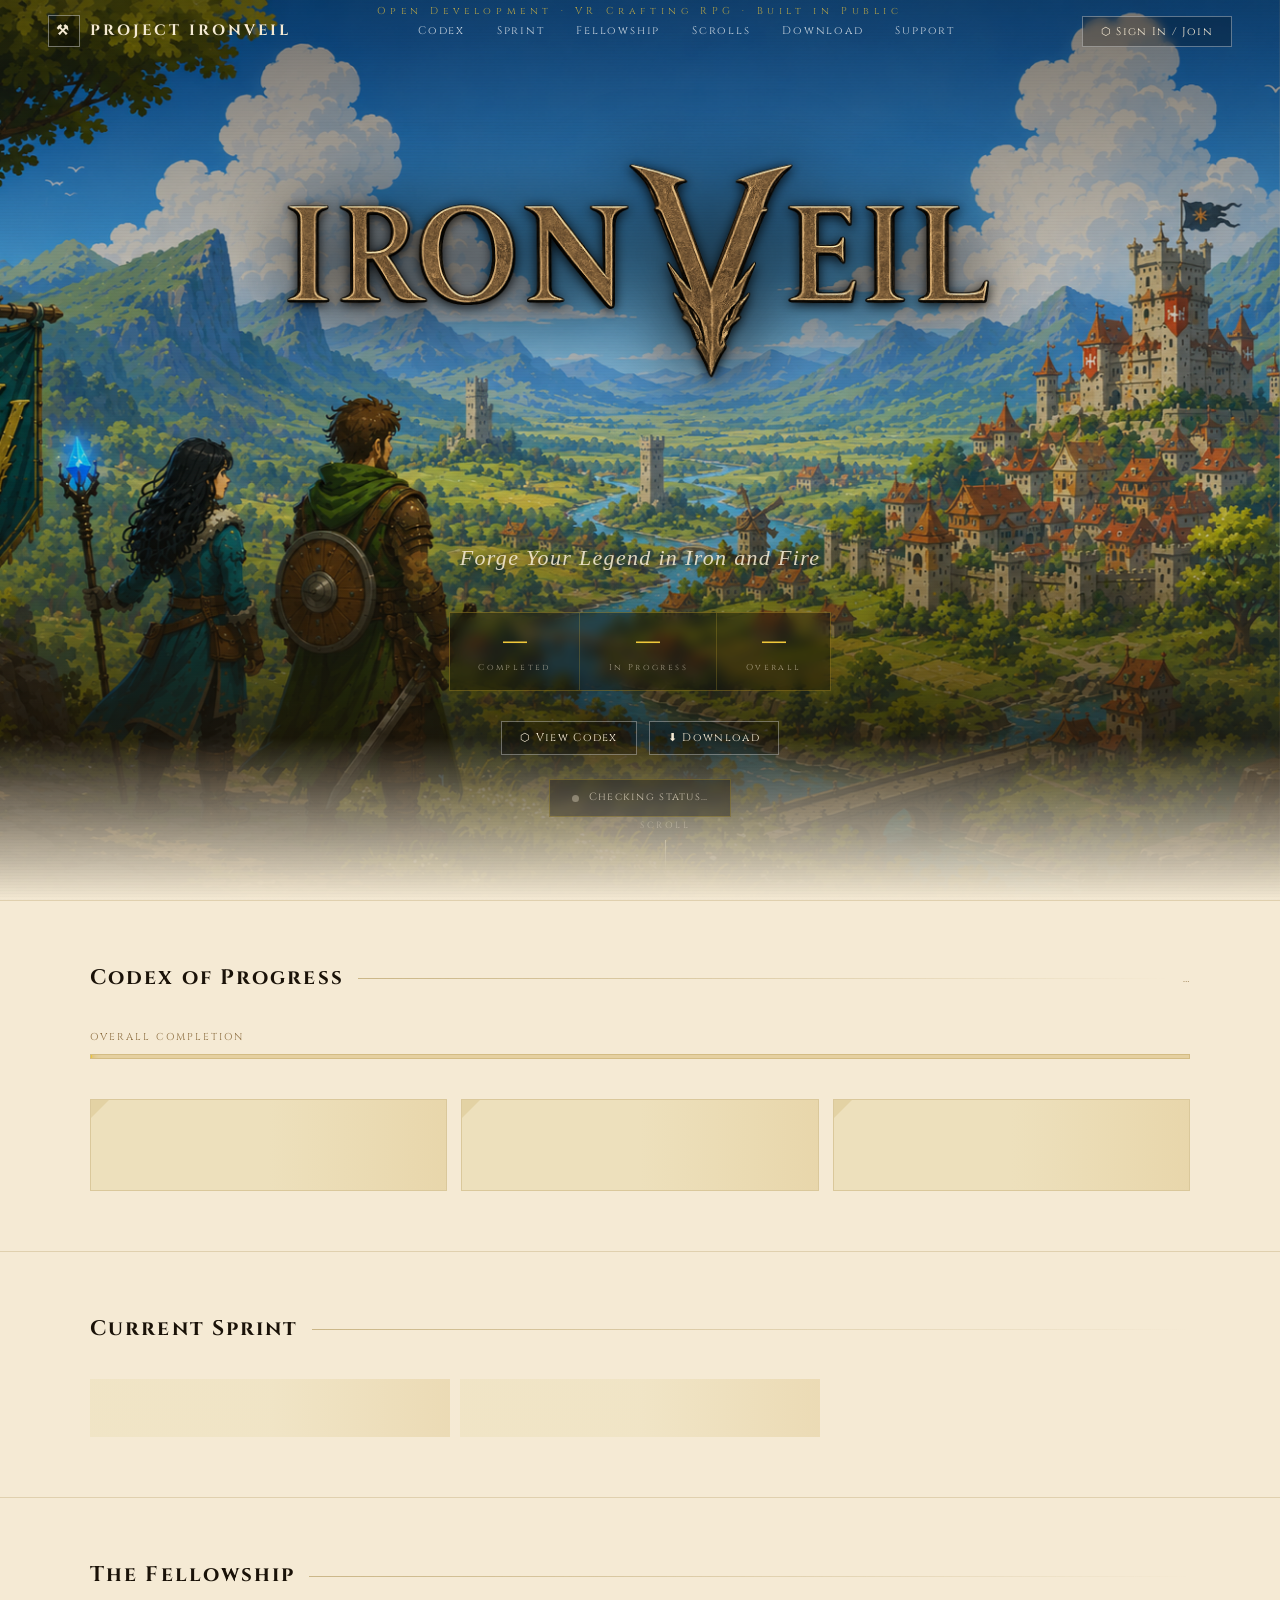
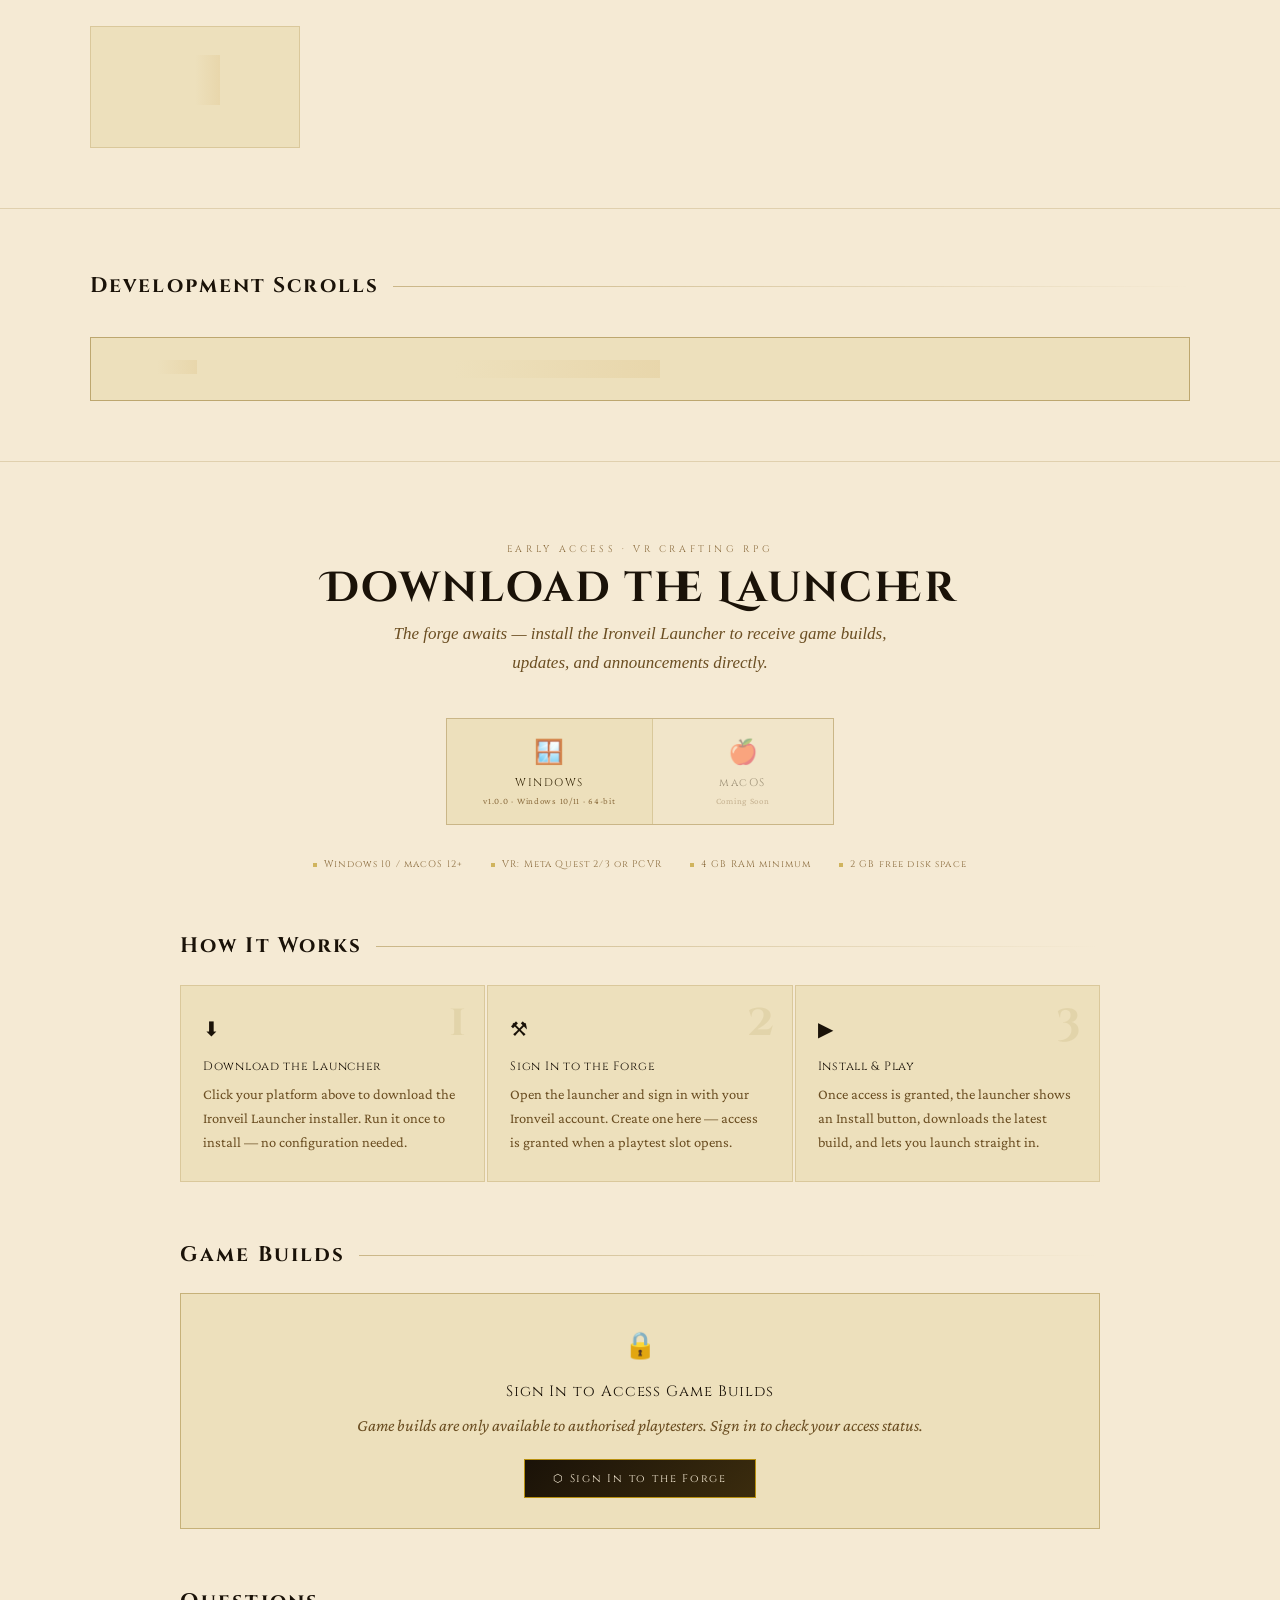
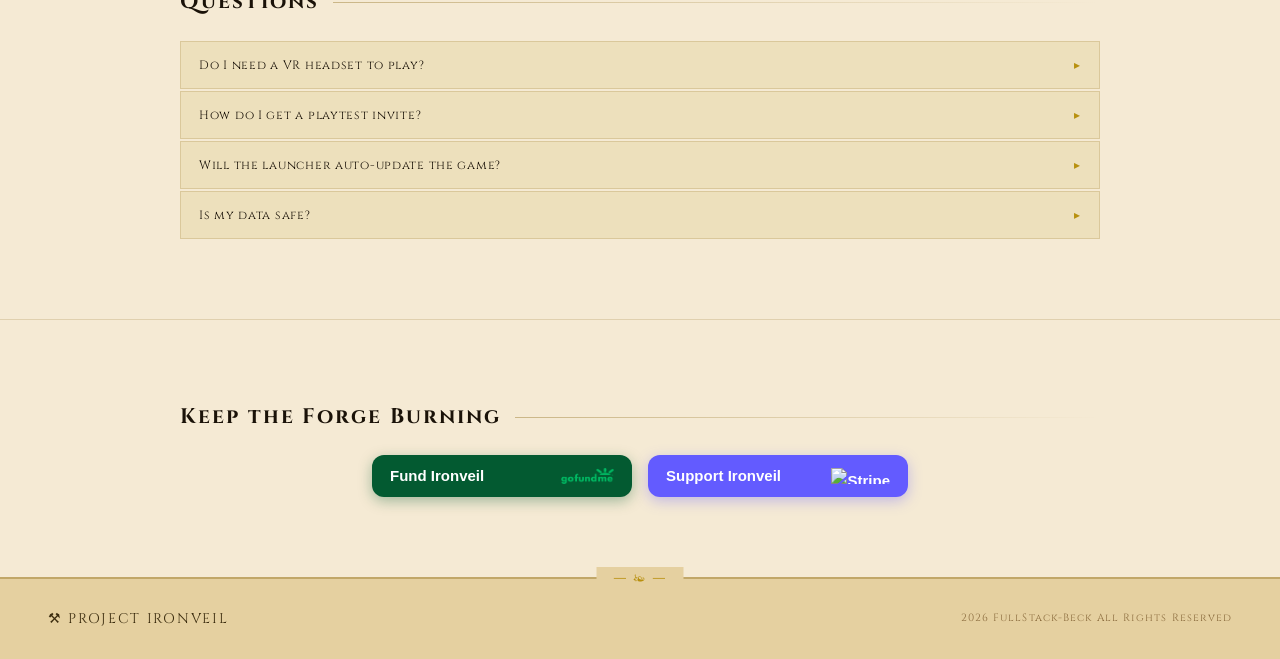
==== index.html @ 52c0e170 "title page" ====
<!DOCTYPE html>
<html lang="en">
<head>
<meta charset="UTF-8">
<meta name="viewport" content="width=device-width,initial-scale=1">
<title>Project Ironveil — Open Development VR RPG</title>
<script src="https://cdn.jsdelivr.net/npm/@supabase/supabase-js@2"></script>
<link href="https://fonts.googleapis.com/css2?family=Cinzel:wght@400;600;700;900&family=Cinzel+Decorative:wght@400;700&family=IM+Fell+English:ital@0;1&family=Crimson+Pro:ital,wght@0,300;0,400;0,600;1,400&display=swap" rel="stylesheet">
<style>
/* ── TOKENS ──────────────────────────────────────────────── */
:root {
  --parch:   #f5ead4;
  --parch2:  #ede0bc;
  --parch3:  #e5d0a0;
  --parch4:  #d8c088;
  --ink:     #1a1208;
  --ink2:    #3b2c0e;
  --ink3:    #6b4e22;
  --ink4:    #8c6d3f;
  --ink5:    #b8924a;
  --blood:   #7a1c1c;
  --teal:    #2d6b5a;
  --teal2:   #3a8a72;
  --teal3:   #4aaa8e;
  --gold:    #8b6910;
  --gold2:   #b8900f;
  --gold3:   #d4a820;
  --gold4:   #f0c83a;
  --border:  rgba(139,105,20,.2);
  --border2: rgba(139,105,20,.4);
  --border3: rgba(139,105,20,.65);
  --shadow:  rgba(26,18,8,.28);
  --shadow2: rgba(26,18,8,.55);
}

* { margin:0; padding:0; box-sizing:border-box; }
html { scroll-behavior:smooth; }

body {
  background: var(--parch);
  color: var(--ink);
  font-family: 'Crimson Pro', serif;
  font-size: 17px;
  line-height: 1.7;
  overflow-x: hidden;
}

/* parchment noise */
body::before {
  content:''; position:fixed; inset:0; pointer-events:none; z-index:0;
  background-image: url("data:image/svg+xml,%3Csvg xmlns='http://www.w3.org/2000/svg' width='300' height='300'%3E%3Cfilter id='n'%3E%3CfeTurbulence type='fractalNoise' baseFrequency='0.75' numOctaves='4' stitchTiles='stitch'/%3E%3CfeColorMatrix type='saturate' values='0'/%3E%3C/filter%3E%3Crect width='300' height='300' filter='url(%23n)' opacity='0.09'/%3E%3C/svg%3E");
  opacity:.55; mix-blend-mode:multiply;
}

/* ── HEADER ──────────────────────────────────────────────── */
header {
  position:fixed; top:0; left:0; right:0; z-index:400;
  height:62px; padding:0 48px;
  display:flex; align-items:center; justify-content:space-between;
  transition: background .4s, border-color .4s, box-shadow .4s;
}

header.scrolled {
  background: rgba(245,234,212,.96);
  border-bottom: 1px solid var(--border2);
  box-shadow: 0 2px 20px var(--shadow);
  backdrop-filter: blur(8px);
}

header::after {
  content:''; position:absolute; bottom:-4px; left:0; right:0; height:3px;
  background: repeating-linear-gradient(90deg, var(--gold2) 0, var(--gold2) 5px, transparent 5px, transparent 9px);
  opacity:0; transition:opacity .4s;
}
header.scrolled::after { opacity:.4; }

.logo {
  font-family:'Cinzel',serif; font-weight:700;
  font-size:15px; letter-spacing:.2em;
  color:var(--parch); text-decoration:none;
  display:flex; align-items:center; gap:10px;
  transition: color .4s;
}
header.scrolled .logo { color:var(--ink); }

.logo-mark {
  width:32px; height:32px;
  border:1.5px solid rgba(255,255,255,.4);
  background:rgba(0,0,0,.3);
  display:flex; align-items:center; justify-content:center;
  font-size:14px; transition: border-color .4s, background .4s;
}
header.scrolled .logo-mark { border-color:var(--border3); background:var(--parch3); }

nav { display:flex; gap:32px; }
nav a {
  font-family:'Cinzel',serif; font-size:11px; letter-spacing:.16em;
  color:rgba(255,255,255,.75); text-decoration:none; transition:color .3s;
}
header.scrolled nav a { color:var(--ink3); }
nav a:hover { color:var(--gold3) !important; }

.header-right { display:flex; gap:8px; align-items:center; }

/* ── BUTTONS ─────────────────────────────────────────────── */
.btn {
  font-family:'Cinzel',serif; font-size:11px; letter-spacing:.12em;
  cursor:pointer; transition:all .2s;
  border:1.5px solid var(--border2); padding:7px 18px;
  background:var(--parch2); color:var(--ink2);
  text-decoration:none; display:inline-flex; align-items:center; gap:6px;
}
.btn:hover { background:var(--parch3); border-color:var(--gold2); }
.btn.primary { background:var(--ink2); color:var(--parch); border-color:var(--ink2); }
.btn.primary:hover { background:var(--ink); }
.btn.ghost {
  background:rgba(0,0,0,.25); color:var(--parch);
  border-color:rgba(255,255,255,.35); backdrop-filter:blur(4px);
}
.btn.ghost:hover { background:rgba(0,0,0,.45); border-color:rgba(255,255,255,.6); }
header.scrolled .btn.ghost { background:var(--ink2); color:var(--parch); border-color:var(--ink2); }
header.scrolled .btn.ghost:hover { background:var(--ink); }

.user-chip {
  display:flex; align-items:center; gap:8px;
  font-family:'Cinzel',serif; font-size:11px;
  color:var(--parch); letter-spacing:.08em;
  padding:5px 12px; border:1px solid rgba(255,255,255,.35);
  background:rgba(0,0,0,.25); backdrop-filter:blur(4px);
  transition: all .4s;
}
header.scrolled .user-chip { color:var(--ink4); border-color:var(--border); background:var(--parch2); }

/* ══ CINEMATIC HERO ══════════════════════════════════════════ */
.hero-shell {
  position:relative; width:100%; height:100svh; min-height:640px;
  overflow:hidden; display:flex; flex-direction:column;
  align-items:center; justify-content:center;
}

/* the landscape art */
.hero-bg {
  position:absolute; inset:0;
  background: url('ironveilmiddlenotitle.png') center 30% / cover no-repeat;
  transform-origin: center center;
  will-change: transform;
}

/* dark vignette so text reads over art */
.hero-vignette {
  position:absolute; inset:0;
  background:
    linear-gradient(to bottom,
      rgba(10,7,3,.52) 0%,
      rgba(10,7,3,.18) 30%,
      rgba(10,7,3,.08) 55%,
      rgba(26,18,8,.72) 82%,
      var(--parch) 100%
    );
  z-index:1;
}

/* subtle scanline atmosphere */
.hero-vignette::after {
  content:''; position:absolute; inset:0;
  background:repeating-linear-gradient(
    0deg,
    rgba(0,0,0,.015) 0px,
    rgba(0,0,0,.015) 1px,
    transparent 1px,
    transparent 3px
  );
  pointer-events:none;
}

.hero-content {
  position:relative; z-index:2;
  display:flex; flex-direction:column;
  align-items:center;
  gap:0;
  padding-bottom: 80px;
}

/* the IRONVEIL title image */
.hero-logo-img {
  width: clamp(320px, 58vw, 820px);
  filter: drop-shadow(0 8px 40px rgba(0,0,0,.7)) drop-shadow(0 2px 6px rgba(0,0,0,.9));
  animation: heroFade 1.2s ease both;
  margin-bottom: 2px;
}

.hero-eyebrow {
  font-family:'Cinzel',serif; font-size:10px;
  letter-spacing:.46em; color:rgba(240,200,58,.7);
  margin-bottom: 22px;
  animation: heroFade 1.2s .15s ease both;
}

.hero-tagline {
  font-family:'IM Fell English',serif; font-style:italic;
  font-size:clamp(16px,2.4vw,22px);
  color:rgba(245,234,212,.88);
  letter-spacing:.06em;
  text-shadow: 0 2px 12px rgba(0,0,0,.7);
  margin-bottom: 36px;
  animation: heroFade 1.2s .25s ease both;
}

/* three stat pills */
.hero-stats {
  display:flex; gap:1px;
  border:1px solid rgba(240,200,58,.3);
  background:rgba(0,0,0,.35);
  backdrop-filter:blur(6px);
  margin-bottom: 30px;
  animation: heroFade 1.2s .35s ease both;
}

.hero-stat {
  padding:14px 28px; text-align:center;
  border-right:1px solid rgba(240,200,58,.2);
}
.hero-stat:last-child { border-right:none; }

.hs-val {
  font-family:'Cinzel',serif; font-size:30px; font-weight:700;
  color:var(--gold4); line-height:1; margin-bottom:4px;
}
.hs-key {
  font-family:'Cinzel',serif; font-size:8.5px;
  letter-spacing:.28em; color:rgba(245,234,212,.55);
}

.hero-cta {
  display:flex; gap:12px; align-items:center;
  animation: heroFade 1.2s .45s ease both;
}

/* playtest badge */
.pt-badge {
  display:inline-flex; align-items:center; gap:10px;
  padding:9px 22px;
  border:1px solid rgba(240,200,58,.25);
  background:rgba(0,0,0,.3); backdrop-filter:blur(4px);
  font-family:'Cinzel',serif; font-size:10.5px;
  letter-spacing:.12em; color:rgba(245,234,212,.7);
  animation: heroFade 1.2s .55s ease both;
  margin-top:24px;
}
.pt-pip {
  width:7px; height:7px; border-radius:50%;
  background:rgba(245,234,212,.35);
  animation:pipPulse 2.5s ease-in-out infinite;
}
.pt-pip.open { background:var(--teal3); }
.pt-pip.soon { background:var(--gold3); }

@keyframes pipPulse {
  0%,100% { opacity:1; transform:scale(1); }
  50%      { opacity:.4; transform:scale(.75); }
}

/* scroll cue */
.hero-scroll-cue {
  position:absolute; bottom:28px; left:50%; transform:translateX(-50%);
  z-index:2; font-family:'Cinzel',serif; font-size:9px;
  letter-spacing:.28em; color:rgba(245,234,212,.4);
  display:flex; flex-direction:column; align-items:center; gap:7px;
  animation: heroFade 1.6s .8s ease both;
}
.scroll-arrow {
  width:1px; height:32px;
  background:linear-gradient(to bottom, rgba(245,234,212,.4), transparent);
  animation: scrollPulse 2s ease-in-out infinite;
}
@keyframes scrollPulse {
  0%,100% { opacity:.4; transform:scaleY(1); }
  50%      { opacity:1; transform:scaleY(1.3); }
}

@keyframes heroFade {
  from { opacity:0; transform:translateY(22px); }
  to   { opacity:1; transform:none; }
}

/* ── ORNAMENTAL RULE ─────────────────────────────────────── */
.orn-rule {
  display:flex; align-items:center; gap:14px;
  margin: 0 auto 32px;
  max-width:480px;
}
.orn-rule::before, .orn-rule::after {
  content:''; flex:1; height:1px;
  background:linear-gradient(90deg,transparent,var(--border2),transparent);
}
.orn-glyph {
  font-family:'Cinzel',serif; font-size:12px;
  color:var(--gold2); letter-spacing:.22em; white-space:nowrap;
}

/* ── CONTENT SECTIONS ────────────────────────────────────── */
.section {
  max-width:1180px; margin:0 auto;
  padding:60px 40px; position:relative; z-index:1;
}
.divider { border-top:1px solid var(--border); }

.section-header {
  display:flex; align-items:center; gap:14px; margin-bottom:32px;
}
.section-title {
  font-family:'Cinzel',serif; font-size:21px; font-weight:700;
  color:var(--ink); letter-spacing:.1em; white-space:nowrap;
}
.section-rule { flex:1; height:1px; background:linear-gradient(90deg,var(--border2),transparent); }
.section-meta { font-family:'Cinzel',serif; font-size:11px; color:var(--ink4); letter-spacing:.1em; }

/* ── OVERALL PROGRESS ────────────────────────────────────── */
.progress-label {
  font-family:'Cinzel',serif; font-size:10px;
  letter-spacing:.2em; color:var(--ink4); margin-bottom:8px;
}
.progress-track {
  height:5px; background:var(--parch3);
  border:1px solid var(--border); overflow:hidden; margin-bottom:40px;
}
.progress-fill {
  height:100%; background:linear-gradient(90deg,var(--gold),var(--gold4));
  transition:width 1.4s cubic-bezier(.4,0,.2,1); position:relative;
}
.progress-fill::after {
  content:''; position:absolute; right:-1px; top:-3px;
  width:9px; height:9px; border-radius:50%;
  background:var(--gold4); box-shadow:0 0 8px var(--gold3);
}

/* ── GROUP GRID ──────────────────────────────────────────── */
.groups-grid {
  display:grid;
  grid-template-columns:repeat(auto-fill,minmax(290px,1fr));
  gap:14px;
}

.group-card {
  background:var(--parch2); border:1.5px solid var(--border);
  cursor:pointer; transition:border-color .2s, box-shadow .2s, transform .2s;
  position:relative; overflow:hidden;
}
.group-card:hover {
  border-color:var(--border2); transform:translateY(-2px);
  box-shadow:0 8px 32px var(--shadow);
}
.group-card::after {
  content:''; position:absolute; top:0; left:0;
  border-top:18px solid var(--parch4); border-right:18px solid transparent; opacity:.45;
}

.gc-head {
  padding:16px 18px 12px; display:flex;
  align-items:flex-start; gap:11px; border-bottom:1px solid var(--border);
}
.gc-icon { font-size:20px; line-height:1; flex-shrink:0; margin-top:2px; }
.gc-name {
  font-family:'Cinzel',serif; font-size:14px; font-weight:600;
  color:var(--ink); letter-spacing:.04em; margin-bottom:3px;
}
.gc-phase { font-size:12.5px; color:var(--ink4); font-style:italic; }
.gc-badge {
  margin-left:auto; font-family:'Cinzel',serif; font-size:9px;
  letter-spacing:.1em; padding:2px 7px; border:1px solid; white-space:nowrap; align-self:flex-start;
}
.gc-badge.complete { border-color:var(--teal2); color:var(--teal2); }
.gc-badge.active   { border-color:var(--gold2); color:var(--gold2); }

.gc-mini-bar {
  display:flex; align-items:center; gap:8px;
  padding:8px 18px; background:var(--parch3); border-bottom:1px solid var(--border);
}
.gc-mini-track { flex:1; height:3px; background:rgba(139,105,20,.15); }
.gc-mini-fill  { height:100%; background:linear-gradient(90deg,var(--gold),var(--gold3)); transition:width .7s ease; }
.gc-mini-pct   { font-family:'Cinzel',serif; font-size:10px; color:var(--ink4); letter-spacing:.1em; white-space:nowrap; }

.gc-tasks { padding:10px 18px; }
.task-preview-row {
  display:flex; align-items:center; gap:9px;
  padding:5px 0; border-bottom:1px dotted rgba(139,105,20,.1);
  font-size:14.5px; color:var(--ink2);
}
.task-preview-row:last-child { border-bottom:none; }
.task-preview-row.t-done    { color:var(--teal); }
.task-preview-row.t-wip     { color:var(--gold2); }
.task-preview-row.t-planned { color:var(--ink4); }
.t-rune { font-size:10.5px; width:13px; flex-shrink:0; text-align:center; }
.t-assignee {
  margin-left:auto; font-family:'Cinzel',serif; font-size:10px;
  color:var(--ink4); letter-spacing:.04em;
  overflow:hidden; text-overflow:ellipsis; white-space:nowrap; max-width:80px;
}
.gc-expand {
  width:100%; padding:9px 18px; background:none;
  border:none; border-top:1px solid var(--border);
  font-family:'Cinzel',serif; font-size:10px; letter-spacing:.14em;
  color:var(--ink4); cursor:pointer; transition:background .2s,color .2s; text-align:center;
}
.gc-expand:hover { background:var(--parch3); color:var(--gold2); }

/* ── SPRINT ──────────────────────────────────────────────── */
.sprint-grid {
  display:grid; grid-template-columns:repeat(auto-fill,minmax(300px,1fr)); gap:10px;
}
.sprint-card {
  background:var(--parch2); border:1.5px solid var(--border);
  padding:14px 18px; display:flex;
  justify-content:space-between; align-items:center;
  position:relative; transition:border-color .2s;
}
.sprint-card:hover { border-color:var(--border2); }
.sprint-card::before {
  content:''; position:absolute; left:0; top:18%; bottom:18%;
  width:2px; background:var(--gold2);
}
.sprint-task { font-family:'Cinzel',serif; font-size:13px; color:var(--ink); letter-spacing:.04em; margin-bottom:2px; }
.sprint-group { font-size:13px; color:var(--ink4); font-style:italic; }
.sprint-who {
  font-family:'Cinzel',serif; font-size:10px;
  color:var(--ink4); border:1px solid var(--border);
  padding:3px 9px; letter-spacing:.06em; white-space:nowrap;
}

/* ── TEAM ────────────────────────────────────────────────── */
.team-grid {
  display:grid; grid-template-columns:repeat(auto-fill,minmax(190px,1fr)); gap:12px;
}
.member-card {
  background:var(--parch2); border:1.5px solid var(--border);
  padding:28px; text-align:center;
  transition:all .2s; position:relative; overflow:hidden;
}
.member-card:hover { border-color:var(--border2); box-shadow:0 6px 24px var(--shadow); transform:translateY(-2px); }
.member-card::after {
  content:''; position:absolute; bottom:0; left:0; right:0; height:2px;
  background:linear-gradient(90deg,transparent,var(--gold2),transparent);
  opacity:0; transition:opacity .3s;
}
.member-card:hover::after { opacity:1; }
.member-initial {
  width:50px; height:50px; border:2px solid var(--border2); background:var(--parch3);
  display:flex; align-items:center; justify-content:center;
  font-family:'Cinzel',serif; font-size:18px; color:var(--ink2);
  margin:0 auto 14px;
}
.member-name  { font-family:'Cinzel',serif; font-size:14px; font-weight:600; color:var(--ink); letter-spacing:.05em; margin-bottom:3px; }
.member-title { font-size:13px; color:var(--ink4); font-style:italic; }

/* ── UPDATES ─────────────────────────────────────────────── */
.updates-stack {
  display:flex; flex-direction:column;
  gap:1px; background:var(--border); border:1.5px solid var(--border2);
}
.update-entry {
  background:var(--parch2); padding:22px 26px;
  display:grid; grid-template-columns:110px 1fr; gap:22px;
  transition:background .2s;
}
.update-entry:hover { background:var(--parch3); }
.update-date {
  font-family:'Cinzel',serif; font-size:10.5px;
  letter-spacing:.1em; color:var(--ink4); padding-top:3px;
  border-right:1px solid var(--border); padding-right:18px;
}
.update-title { font-family:'Cinzel',serif; font-size:16px; color:var(--ink); letter-spacing:.04em; margin-bottom:5px; }
.update-body  { color:var(--ink3); font-size:15.5px; line-height:1.65; }
.update-tag   {
  display:inline-block; margin-top:9px; padding:2px 10px;
  border:1px solid var(--border); font-family:'Cinzel',serif;
  font-size:9.5px; letter-spacing:.16em; color:var(--ink4);
}

/* ── EMPTY / LOADING ─────────────────────────────────────── */
.empty-scroll {
  padding:36px; text-align:center; font-style:italic;
  color:var(--ink4); border:1px dashed var(--border);
}
.skel {
  background:linear-gradient(90deg,var(--parch2) 25%,var(--parch3) 50%,var(--parch2) 75%);
  background-size:200% 100%; animation:shim 1.4s infinite; opacity:.6;
}
@keyframes shim { from{background-position:200% 0} to{background-position:-200% 0} }

/* ── DOWNLOAD SECTION ────────────────────────────────────── */
#download { padding:80px 40px; max-width:1000px; margin:0 auto; }

.dl-hero-eyebrow { font-family:'Cinzel',serif; font-size:9.5px; letter-spacing:.38em; color:var(--ink4); margin-bottom:10px; text-transform:uppercase; text-align:center; }
.dl-hero-title   { font-family:'Cinzel Decorative',serif; font-size:clamp(26px,4vw,42px); font-weight:700; color:var(--ink); letter-spacing:.04em; line-height:1; margin-bottom:10px; text-align:center; }
.dl-hero-sub     { font-family:'IM Fell English',serif; font-style:italic; font-size:17px; color:var(--ink3); margin-bottom:40px; text-align:center; max-width:540px; margin-left:auto; margin-right:auto; }

.os-strip { display:inline-flex; gap:0; border:1.5px solid var(--border2); margin-bottom:32px; position:relative; }
.os-btn {
  display:flex; flex-direction:column; align-items:center; gap:6px;
  padding:18px 36px; background:var(--parch2); border:none;
  border-right:1px solid var(--border); cursor:pointer; transition:all .2s;
  font-family:'Cinzel',serif; position:relative; overflow:hidden; min-width:180px;
}
.os-btn:last-child { border-right:none; }
.os-btn::before { content:''; position:absolute; inset:0; background:linear-gradient(135deg,var(--gold) 0%,var(--gold2) 100%); opacity:0; transition:opacity .25s; }
.os-btn:hover::before { opacity:1; }
.os-btn:hover .os-label, .os-btn:hover .os-icon, .os-btn:hover .os-ver { color:var(--parch); }
.os-btn.recommended { background:linear-gradient(135deg,var(--ink) 0%,var(--ink2) 100%); }
.os-btn.recommended .os-label, .os-btn.recommended .os-icon, .os-btn.recommended .os-ver { color:var(--parch); }
.os-btn.recommended::after { content:'RECOMMENDED'; position:absolute; top:0; right:0; font-family:'Cinzel',serif; font-size:7.5px; letter-spacing:.14em; background:var(--gold2); color:var(--ink); padding:3px 8px; }
.os-icon  { font-size:24px; position:relative; z-index:1; color:var(--ink3); transition:color .2s; }
.os-label { font-size:11px; letter-spacing:.14em; color:var(--ink2); position:relative; z-index:1; transition:color .2s; }
.os-ver   { font-size:9px; letter-spacing:.08em; color:var(--ink4); font-family:'Crimson Pro',serif; position:relative; z-index:1; transition:color .2s; }

.reqs-strip { display:flex; justify-content:center; gap:28px; flex-wrap:wrap; margin-bottom:56px; }
.req-item { font-family:'Cinzel',serif; font-size:9.5px; letter-spacing:.12em; color:var(--ink4); display:flex; align-items:center; gap:7px; }
.req-item::before { content:''; width:4px; height:4px; background:var(--gold2); opacity:.6; display:inline-block; }

.dl-steps { display:grid; grid-template-columns:repeat(auto-fit,minmax(260px,1fr)); gap:2px; margin-bottom:56px; }
.dl-step-card { background:var(--parch2); border:1px solid var(--border); padding:26px 22px; position:relative; }
.dl-step-num  { font-family:'Cinzel Decorative',serif; font-size:44px; font-weight:700; color:rgba(139,105,20,.1); line-height:1; position:absolute; top:14px; right:18px; }
.dl-step-icon  { font-size:20px; margin-bottom:10px; display:block; }
.dl-step-title { font-family:'Cinzel',serif; font-size:12px; letter-spacing:.06em; color:var(--ink); margin-bottom:7px; }
.dl-step-body  { font-size:14.5px; color:var(--ink3); line-height:1.65; }
.dl-center { display:flex; flex-direction:column; align-items:center; }

.release-card { background:var(--parch2); border:1px solid var(--border2); overflow:hidden; margin-bottom:56px; width:100%; }
.release-head { background:linear-gradient(to right,var(--ink2),var(--ink)); padding:14px 22px; display:flex; align-items:center; justify-content:space-between; }
.release-title { font-family:'Cinzel',serif; font-size:11px; letter-spacing:.14em; color:var(--gold3); }
.release-badge { font-family:'Cinzel',serif; font-size:9px; letter-spacing:.14em; padding:3px 10px; border:1px solid var(--gold2); color:var(--gold3); }
.release-body  { padding:18px 22px; }
.release-row   { display:grid; grid-template-columns:1fr 110px 110px 130px; gap:14px; align-items:center; padding:11px 0; border-bottom:1px solid var(--border); font-size:14px; }
.release-row:last-child { border-bottom:none; }
.release-row.header { font-family:'Cinzel',serif; font-size:9px; letter-spacing:.14em; color:var(--ink4); padding-bottom:8px; }
.release-name { color:var(--ink2); font-weight:600; }
.release-ver  { color:var(--ink4); font-family:'Cinzel',serif; font-size:10px; }
.release-date { color:var(--ink4); font-size:13px; }
.btn-dl { display:inline-flex; align-items:center; gap:6px; padding:6px 14px; background:var(--ink2); border:1px solid var(--border2); color:var(--parch); font-family:'Cinzel',serif; font-size:10px; letter-spacing:.1em; cursor:pointer; transition:all .2s; text-decoration:none; white-space:nowrap; }
.btn-dl:hover { background:var(--ink); border-color:var(--gold2); }

.dl-auth-wall { background:var(--parch2); border:1.5px solid var(--border2); padding:30px; text-align:center; margin-bottom:56px; }
.dl-auth-wall .lock { font-size:26px; margin-bottom:10px; display:block; }
.dl-auth-wall-title { font-family:'Cinzel',serif; font-size:15px; letter-spacing:.06em; color:var(--ink); margin-bottom:8px; }
.dl-auth-wall p { font-style:italic; color:var(--ink3); margin-bottom:18px; }
.btn-dl-primary { display:inline-flex; align-items:center; gap:8px; padding:11px 28px; background:linear-gradient(135deg,var(--ink) 0%,var(--ink2) 100%); border:1.5px solid var(--gold2); color:var(--parch); font-family:'Cinzel',serif; font-size:11px; letter-spacing:.16em; cursor:pointer; transition:all .2s; text-decoration:none; }
.btn-dl-primary:hover { border-color:var(--gold4); box-shadow:0 4px 20px rgba(139,105,20,.3); }

.dl-faq-list { display:flex; flex-direction:column; gap:2px; }
.dl-faq-item { background:var(--parch2); border:1px solid var(--border); overflow:hidden; }
.dl-faq-q { width:100%; padding:15px 18px; background:none; border:none; font-family:'Cinzel',serif; font-size:12px; letter-spacing:.06em; color:var(--ink); text-align:left; cursor:pointer; display:flex; align-items:center; justify-content:space-between; transition:background .15s; }
.dl-faq-q:hover { background:var(--parch3); }
.dl-faq-arrow { color:var(--gold2); transition:transform .2s; }
.dl-faq-item.open .dl-faq-arrow { transform:rotate(90deg); }
.dl-faq-a { display:none; padding:0 18px 14px; color:var(--ink3); font-size:15px; line-height:1.7; border-top:1px solid var(--border); }
.dl-faq-item.open .dl-faq-a { display:block; }

/* ── SUPPORT ─────────────────────────────────────────────── */
#support { padding:80px 40px; max-width:1000px; margin:0 auto; }
.support-box { display:flex; flex-direction:row; align-items:center; justify-content:center; gap:16px; flex-wrap:wrap; }

.gofundme-support-button {
  display:inline-flex; align-items:center; justify-content:space-between; gap:18px;
  background:#035a31; color:white; text-decoration:none;
  font-family:Inter,sans-serif; font-weight:600; font-size:15px;
  padding:8px 18px; border-radius:12px; min-width:260px;
  box-shadow:0 4px 14px rgba(3,90,49,.35);
  transition:transform .18s ease,box-shadow .18s ease;
}
.gofundme-support-button:hover { transform:translateY(-1px); box-shadow:0 6px 20px rgba(3,90,49,.45); }
.gofundme-badge img { height:16px; width:auto; display:block; }

.stripe-support-button {
  display:inline-flex; align-items:center; justify-content:space-between; gap:18px;
  background:#635bff; color:white; text-decoration:none;
  font-family:Inter,sans-serif; font-weight:600; font-size:15px;
  padding:8px 18px; border-radius:12px; min-width:260px;
  box-shadow:0 4px 14px rgba(99,91,255,.35);
  transition:transform .18s ease,box-shadow .18s ease,background .18s ease;
}
.stripe-support-button:hover { background:#5851e6; transform:translateY(-1px); box-shadow:0 6px 20px rgba(99,91,255,.45); }
.stripe-badge img { height:16px; width:auto; display:block; }

/* ── GROUP MODAL ─────────────────────────────────────────── */
.overlay { position:fixed; inset:0; z-index:500; background:rgba(26,18,8,.65); display:none; align-items:center; justify-content:center; padding:20px; backdrop-filter:blur(3px); }
.overlay.open { display:flex; }
.modal-scroll { background:var(--parch2); border:2px solid var(--border2); max-width:660px; width:100%; max-height:88vh; overflow-y:auto; box-shadow:0 24px 64px var(--shadow2); animation:unroll .28s cubic-bezier(.34,1.56,.64,1); }
@keyframes unroll { from{opacity:0;transform:scaleY(.88) translateY(-20px)} to{opacity:1;transform:none} }
.modal-bar { background:var(--parch3); border-bottom:1.5px solid var(--border2); padding:16px 22px; display:flex; align-items:center; gap:12px; position:sticky; top:0; z-index:10; }
.modal-close { background:none; border:1px solid var(--border); width:28px; height:28px; display:flex; align-items:center; justify-content:center; cursor:pointer; font-size:14px; color:var(--ink3); margin-left:auto; transition:background .15s; }
.modal-close:hover { background:var(--parch4); }
.modal-body { padding:22px 24px; }
.modal-progress-wrap { margin-bottom:18px; }
.modal-mini-track { height:4px; background:var(--parch3); border:1px solid var(--border); overflow:hidden; }
.modal-mini-fill  { height:100%; background:linear-gradient(90deg,var(--gold),var(--gold3)); transition:width .8s ease; }
.modal-pct-row { display:flex; justify-content:space-between; font-family:'Cinzel',serif; font-size:10px; color:var(--ink4); letter-spacing:.1em; margin-top:5px; }
.modal-desc { font-style:italic; color:var(--ink3); font-size:15.5px; padding-bottom:16px; margin-bottom:16px; border-bottom:1px solid var(--border); }
.modal-task { display:flex; align-items:center; gap:11px; padding:11px 14px; background:var(--parch); border:1px solid var(--border); margin-bottom:2px; transition:background .15s; position:relative; }
.modal-task:hover { background:var(--parch3); }
.modal-task.t-done    { border-left:3px solid var(--teal2); }
.modal-task.t-wip     { border-left:3px solid var(--gold2); }
.modal-task.t-planned { border-left:3px solid transparent; }
.modal-task-name { flex:1; font-size:15.5px; color:var(--ink2); }
.modal-task.t-done .modal-task-name { color:var(--teal); text-decoration:line-through; text-decoration-color:rgba(45,107,90,.4); }
.modal-task.t-wip  .modal-task-name { color:var(--gold2); }
.modal-task-state { font-family:'Cinzel',serif; font-size:9.5px; letter-spacing:.12em; padding:2px 8px; border:1px solid; }
.modal-task.t-done    .modal-task-state { border-color:var(--teal); color:var(--teal); }
.modal-task.t-wip     .modal-task-state { border-color:var(--gold2); color:var(--gold2); }
.modal-task.t-planned .modal-task-state { border-color:var(--border2); color:var(--ink4); }
.modal-task-who { font-family:'Cinzel',serif; font-size:10px; color:var(--ink4); letter-spacing:.05em; max-width:90px; overflow:hidden; text-overflow:ellipsis; white-space:nowrap; }
.subtask-toggle { background:none; border:none; cursor:pointer; font-family:'Cinzel',serif; font-size:9.5px; color:var(--ink4); letter-spacing:.1em; padding:2px 6px; transition:color .15s; }
.subtask-toggle:hover { color:var(--gold2); }
.subtask-list { padding:8px 14px 10px 40px; background:var(--parch3); border-left:1px solid var(--border); margin-bottom:2px; display:none; }
.subtask-list.open { display:block; }
.subtask-item { display:flex; align-items:center; gap:8px; padding:4px 0; font-size:14px; color:var(--ink3); border-bottom:1px dotted rgba(139,105,20,.1); }
.subtask-item:last-child { border-bottom:none; }
.subtask-item.done { color:var(--teal); text-decoration:line-through; text-decoration-color:rgba(45,107,90,.35); }
.subtask-check { font-size:11px; color:var(--teal); }
.subtask-open  { font-size:11px; color:var(--ink4); }

/* ── AUTH MODAL ──────────────────────────────────────────── */
.auth-overlay { position:fixed; inset:0; z-index:600; background:rgba(26,18,8,.75); display:none; align-items:center; justify-content:center; padding:20px; backdrop-filter:blur(4px); }
.auth-overlay.open { display:flex; }
.auth-box { background:var(--parch2); border:2px solid var(--border2); width:100%; max-width:420px; box-shadow:0 24px 64px var(--shadow2); animation:unroll .28s cubic-bezier(.34,1.56,.64,1); }
.auth-head { background:var(--parch3); border-bottom:1.5px solid var(--border2); padding:24px 28px 18px; text-align:center; }
.auth-title { font-family:'Cinzel Decorative',serif; font-size:18px; color:var(--ink); letter-spacing:.08em; margin-bottom:3px; }
.auth-sub   { font-style:italic; font-size:13.5px; color:var(--ink4); }
.auth-body  { padding:22px 26px; }
.auth-tabs  { display:flex; gap:0; margin-bottom:22px; border:1px solid var(--border); }
.auth-tab   { flex:1; padding:8px; text-align:center; font-family:'Cinzel',serif; font-size:10.5px; letter-spacing:.12em; color:var(--ink4); cursor:pointer; border:none; background:none; transition:all .2s; }
.auth-tab.active { background:var(--parch3); color:var(--ink); border-bottom:2px solid var(--gold2); }
.field { margin-bottom:14px; }
.field label { display:block; font-family:'Cinzel',serif; font-size:10px; letter-spacing:.16em; color:var(--ink4); margin-bottom:5px; }
.field input { width:100%; background:var(--parch); border:1.5px solid var(--border); color:var(--ink); padding:9px 13px; font-family:'Crimson Pro',serif; font-size:16px; outline:none; transition:border-color .2s; }
.field input:focus { border-color:var(--gold2); }
.auth-btn { width:100%; padding:12px; background:var(--ink2); color:var(--parch); border:none; font-family:'Cinzel',serif; font-size:11.5px; letter-spacing:.12em; cursor:pointer; transition:background .2s; margin-bottom:10px; }
.auth-btn:hover { background:var(--ink); }
.auth-msg { font-family:'Cinzel',serif; font-size:11px; color:var(--blood); text-align:center; min-height:18px; letter-spacing:.06em; }

/* ── FOOTER ──────────────────────────────────────────────── */
footer {
  border-top:2px solid var(--border2); padding:28px 48px;
  background:var(--parch3); display:flex;
  justify-content:space-between; align-items:center;
  position:relative; z-index:1;
}
footer::before {
  content:'⸻ ❧ ⸻'; position:absolute; top:-12px; left:50%;
  transform:translateX(-50%); background:var(--parch3);
  padding:0 16px; font-size:13px; color:var(--gold2); letter-spacing:.2em;
}
.footer-logo  { font-family:'Cinzel',serif; font-size:14px; letter-spacing:.12em; color:var(--ink2); }
.footer-right { font-family:'Cinzel',serif; font-size:10.5px; letter-spacing:.1em; color:var(--ink4); }

.hidden { display:none !important; }

/* ── RESPONSIVE ──────────────────────────────────────────── */
@media(max-width:860px) {
  header { padding:0 16px; }
  nav    { display:none; }
  .section { padding:36px 18px; }
  .groups-grid { grid-template-columns:1fr; }
  .update-entry { grid-template-columns:1fr; gap:6px; }
  .update-date  { border-right:none; padding-right:0; border-bottom:1px solid var(--border); padding-bottom:6px; }
  footer { flex-direction:column; gap:8px; text-align:center; padding:22px 18px; }
  .hero-stats { flex-direction:column; gap:0; }
  .hero-stat { border-right:none; border-bottom:1px solid rgba(240,200,58,.2); }
  .hero-stat:last-child { border-bottom:none; }
}

@media(prefers-reduced-motion:reduce) {
  .hero-bg, .hero-logo-img, .hero-tagline, .hero-eyebrow,
  .hero-stats, .hero-cta, .pt-badge, .hero-scroll-cue { animation:none; }
}
</style>
</head>
<body>

<!-- ── HEADER ─────────────────────────────────────────────── -->
<header id="site-header">
  <a class="logo" href="index.html">
    <div class="logo-mark">⚒</div>
    PROJECT IRONVEIL
  </a>
  <nav>
    <a href="#roadmap">Codex</a>
    <a href="#sprint">Sprint</a>
    <a href="#team">Fellowship</a>
    <a href="#updates">Scrolls</a>
    <a href="#download">Download</a>
    <a href="#support">Support</a>
  </nav>
  <div class="header-right" id="header-right">
    <button class="btn ghost" onclick="openAuth()">⬡ Sign In / Join</button>
  </div>
</header>

<!-- ══ CINEMATIC HERO ══════════════════════════════════════ -->
<div class="hero-shell" id="hero-shell">
  <div class="hero-bg" id="hero-bg"></div>
  <div class="hero-vignette"></div>

  <div class="hero-content">
    <div class="hero-eyebrow">Open Development · VR Crafting RPG · Built in Public</div>

    <!-- title logo image -->
    <img
      class="hero-logo-img"
      src="ironveiltitle.png"
      alt="Ironveil"
    >

    <p class="hero-tagline">Forge Your Legend in Iron and Fire</p>

    <div class="hero-stats">
      <div class="hero-stat">
        <div class="hs-val" id="stat-done">—</div>
        <div class="hs-key">Completed</div>
      </div>
      <div class="hero-stat">
        <div class="hs-val" id="stat-wip">—</div>
        <div class="hs-key">In Progress</div>
      </div>
      <div class="hero-stat">
        <div class="hs-val" id="stat-pct">—</div>
        <div class="hs-key">Overall</div>
      </div>
    </div>

    <div class="hero-cta">
      <a href="#roadmap" class="btn ghost">⬡ View Codex</a>
      <a href="#download" class="btn ghost">⬇ Download</a>
    </div>

    <div class="pt-badge">
      <div class="pt-pip" id="pt-pip"></div>
      <span id="pt-text">Checking status…</span>
    </div>
  </div>

  <div class="hero-scroll-cue">
    <span>SCROLL</span>
    <div class="scroll-arrow"></div>
  </div>
</div>

<!-- ── ROADMAP ─────────────────────────────────────────────── -->
<div class="divider"></div>
<div class="section" id="roadmap">
  <div class="section-header">
    <h2 class="section-title">Codex of Progress</h2>
    <div class="section-rule"></div>
    <span class="section-meta" id="codex-meta">…</span>
  </div>
  <div class="progress-label">OVERALL COMPLETION</div>
  <div class="progress-track">
    <div class="progress-fill" id="overall-fill" style="width:0%"></div>
  </div>
  <div class="groups-grid" id="groups-grid">
    <div class="group-card"><div class="skel" style="height:90px"></div></div>
    <div class="group-card"><div class="skel" style="height:90px"></div></div>
    <div class="group-card"><div class="skel" style="height:90px"></div></div>
  </div>
</div>

<!-- ── SPRINT ──────────────────────────────────────────────── -->
<div class="divider"></div>
<div class="section" id="sprint">
  <div class="section-header">
    <h2 class="section-title">Current Sprint</h2>
    <div class="section-rule"></div>
  </div>
  <div class="sprint-grid" id="sprint-grid">
    <div class="skel" style="height:58px"></div>
    <div class="skel" style="height:58px"></div>
  </div>
</div>

<!-- ── TEAM ────────────────────────────────────────────────── -->
<div class="divider"></div>
<div class="section" id="team">
  <div class="section-header">
    <h2 class="section-title">The Fellowship</h2>
    <div class="section-rule"></div>
  </div>
  <div class="team-grid" id="team-grid">
    <div class="member-card"><div class="skel" style="width:50px;height:50px;margin:0 auto 14px"></div><div class="skel" style="width:70%;margin:auto"></div></div>
  </div>
</div>

<!-- ── UPDATES ──────────────────────────────────────────────── -->
<div class="divider"></div>
<div class="section" id="updates">
  <div class="section-header">
    <h2 class="section-title">Development Scrolls</h2>
    <div class="section-rule"></div>
  </div>
  <div class="updates-stack" id="updates-list">
    <div class="update-entry"><div class="skel" style="height:14px;width:80px"></div><div><div class="skel" style="height:18px;width:45%"></div></div></div>
  </div>
</div>

<!-- ── DOWNLOAD ─────────────────────────────────────────────── -->
<div class="divider"></div>
<section id="download">
  <div class="dl-center">
    <div class="dl-hero-eyebrow">Early Access · VR Crafting RPG</div>
    <h2 class="dl-hero-title">Download the Launcher</h2>
    <p class="dl-hero-sub">The forge awaits — install the Ironveil Launcher to receive game builds, updates, and announcements directly.</p>

    <div class="os-strip" id="dl-os-strip">
      <button class="os-btn" id="dl-btn-win" onclick="downloadLauncher('windows')">
        <span class="os-icon">🪟</span>
        <span class="os-label">WINDOWS</span>
        <span class="os-ver" id="dl-win-ver">v1.0.0 · Windows 10/11 · 64-bit</span>
      </button>
      <button class="os-btn" id="dl-btn-mac" disabled style="opacity:.45;cursor:not-allowed">
        <span class="os-icon">🍎</span>
        <span class="os-label">macOS</span>
        <span class="os-ver">Coming Soon</span>
      </button>
    </div>

    <div class="reqs-strip">
      <div class="req-item">Windows 10 / macOS 12+</div>
      <div class="req-item">VR: Meta Quest 2/3 or PCVR</div>
      <div class="req-item">4 GB RAM minimum</div>
      <div class="req-item">2 GB free disk space</div>
    </div>
  </div>

  <div class="section-header" style="margin-bottom:20px">
    <h2 class="section-title">How It Works</h2>
    <div class="section-rule"></div>
  </div>
  <div class="dl-steps">
    <div class="dl-step-card"><span class="dl-step-num">1</span><span class="dl-step-icon">⬇</span><div class="dl-step-title">Download the Launcher</div><p class="dl-step-body">Click your platform above to download the Ironveil Launcher installer. Run it once to install — no configuration needed.</p></div>
    <div class="dl-step-card"><span class="dl-step-num">2</span><span class="dl-step-icon">⚒</span><div class="dl-step-title">Sign In to the Forge</div><p class="dl-step-body">Open the launcher and sign in with your Ironveil account. Create one here — access is granted when a playtest slot opens.</p></div>
    <div class="dl-step-card"><span class="dl-step-num">3</span><span class="dl-step-icon">▶</span><div class="dl-step-title">Install & Play</div><p class="dl-step-body">Once access is granted, the launcher shows an Install button, downloads the latest build, and lets you launch straight in.</p></div>
  </div>

  <div id="dl-game-section" class="hidden">
    <div class="section-header" style="margin-bottom:20px"><h2 class="section-title">Game Builds</h2><div class="section-rule"></div></div>
    <div class="release-card">
      <div class="release-head"><span class="release-title">AVAILABLE BUILDS</span><span class="release-badge" id="dl-build-count">Loading…</span></div>
      <div class="release-body">
        <div class="release-row header"><div>Build</div><div>Version</div><div>Released</div><div>Download</div></div>
        <div id="dl-builds-list"></div>
      </div>
    </div>
  </div>

  <div id="dl-auth-wall">
    <div class="section-header" style="margin-bottom:20px"><h2 class="section-title">Game Builds</h2><div class="section-rule"></div></div>
    <div class="dl-auth-wall">
      <span class="lock">🔒</span>
      <div class="dl-auth-wall-title">Sign In to Access Game Builds</div>
      <p>Game builds are only available to authorised playtesters. Sign in to check your access status.</p>
      <button class="btn-dl-primary" onclick="openAuth()">⬡ Sign In to the Forge</button>
    </div>
  </div>

  <div id="dl-no-access-wall" class="hidden">
    <div class="section-header" style="margin-bottom:20px"><h2 class="section-title">Game Builds</h2><div class="section-rule"></div></div>
    <div class="dl-auth-wall">
      <span class="lock">⏳</span>
      <div class="dl-auth-wall-title">Access Pending</div>
      <p>Your account is registered, but playtest access hasn't been granted yet. A developer will open the gates when a slot becomes available.</p>
    </div>
  </div>

  <div class="section-header" style="margin-bottom:20px;margin-top:48px"><h2 class="section-title">Questions</h2><div class="section-rule"></div></div>
  <div class="dl-faq-list">
    <div class="dl-faq-item"><button class="dl-faq-q" onclick="toggleDlFaq(this)">Do I need a VR headset to play? <span class="dl-faq-arrow">▸</span></button><div class="dl-faq-a">During the current alpha, a VR headset is required. Meta Quest 2 and Meta Quest 3 are officially supported, along with PCVR via Steam Link.</div></div>
    <div class="dl-faq-item"><button class="dl-faq-q" onclick="toggleDlFaq(this)">How do I get a playtest invite? <span class="dl-faq-arrow">▸</span></button><div class="dl-faq-a">Create an account and a developer will review it and grant access manually. Spots open in waves — watch the Development Scrolls for announcements.</div></div>
    <div class="dl-faq-item"><button class="dl-faq-q" onclick="toggleDlFaq(this)">Will the launcher auto-update the game? <span class="dl-faq-arrow">▸</span></button><div class="dl-faq-a">Yes. When a new build is released, the launcher shows an Update button and downloads it automatically.</div></div>
    <div class="dl-faq-item"><button class="dl-faq-q" onclick="toggleDlFaq(this)">Is my data safe? <span class="dl-faq-arrow">▸</span></button><div class="dl-faq-a">Accounts are secured through Supabase Auth. The launcher stores a session token locally — your password is never saved.</div></div>
  </div>
</section>

<!-- ── SUPPORT ──────────────────────────────────────────────── -->
<div class="divider"></div>
<section id="support">
  <div class="section-header" style="margin-bottom:20px">
    <h2 class="section-title">Keep the Forge Burning</h2>
    <div class="section-rule"></div>
  </div>
  <div class="support-box">
    <a class="gofundme-support-button" href="https://www.gofundme.com/f/fund-the-development-of-ironveil" target="_blank">
      <span>Fund Ironveil</span>
      <div class="gofundme-badge"><img src="GoFundMe_logo.png" alt="GoFundMe"></div>
    </a>
    <a class="stripe-support-button" href="https://donate.stripe.com/9B6aEX3pGerm5M0buU2oE00" target="_blank">
      <span>Support Ironveil</span>
      <div class="stripe-badge"><img src="1685814419stripe-logo-white.png" alt="Stripe"></div>
    </a>
    <script src='https://storage.ko-fi.com/cdn/widget/Widget_2.js'></script>
    <script>kofiwidget2.init('Support the forge on Ko-fi','#8b5a2b','I1H5212LN3');kofiwidget2.draw();</script>
  </div>
</section>

<!-- ── FOOTER ──────────────────────────────────────────────── -->
<footer>
  <div class="footer-logo">⚒ PROJECT IRONVEIL</div>
  <div class="footer-right">2026 FullStack-Beck All Rights Reserved</div>
</footer>

<!-- ── GROUP MODAL ─────────────────────────────────────────── -->
<div class="overlay" id="group-overlay" onclick="closeGroupModal(event)">
  <div class="modal-scroll">
    <div class="modal-bar">
      <span id="m-icon" style="font-size:20px"></span>
      <div>
        <div style="font-family:'Cinzel',serif;font-size:17px;font-weight:600;color:var(--ink)" id="m-name"></div>
        <div style="font-size:13px;font-style:italic;color:var(--ink4)" id="m-phase"></div>
      </div>
      <button class="modal-close" onclick="closeGroupModal()">✕</button>
    </div>
    <div class="modal-body">
      <div class="modal-progress-wrap">
        <div class="modal-mini-track"><div class="modal-mini-fill" id="m-fill" style="width:0%"></div></div>
        <div class="modal-pct-row"><span id="m-pct-label"></span><span id="m-pct-val"></span></div>
      </div>
      <div class="modal-desc" id="m-desc"></div>
      <div id="m-tasks"></div>
    </div>
  </div>
</div>

<!-- ── AUTH MODAL ─────────────────────────────────────────── -->
<div class="auth-overlay" id="auth-overlay" onclick="closeAuth(event)">
  <div class="auth-box">
    <div class="auth-head">
      <div class="auth-title">Ironveil</div>
      <div class="auth-sub">Join the open development</div>
    </div>
    <div class="auth-body">
      <div class="auth-tabs">
        <button class="auth-tab active" id="tab-in" onclick="switchTab('in')">Sign In</button>
        <button class="auth-tab" id="tab-up" onclick="switchTab('up')">Join</button>
      </div>
      <div id="form-in">
        <div class="field"><label>Email</label><input type="email" id="in-email" placeholder="your@email.com"></div>
        <div class="field"><label>Password</label><input type="password" id="in-pass" placeholder="••••••••" onkeydown="if(event.key==='Enter')doSignIn()"></div>
        <button class="auth-btn" onclick="doSignIn()">Enter the Forge</button>
      </div>
      <div id="form-up" style="display:none">
        <div class="field"><label>Display Name</label><input type="text" id="up-name" placeholder="Your name or alias"></div>
        <div class="field"><label>Email</label><input type="email" id="up-email" placeholder="your@email.com"></div>
        <div class="field"><label>Password</label><input type="password" id="up-pass" placeholder="Min. 6 characters" onkeydown="if(event.key==='Enter')doSignUp()"></div>
        <button class="auth-btn" onclick="doSignUp()">Pledge Your Name</button>
      </div>
      <div class="auth-msg" id="auth-msg"></div>
    </div>
  </div>
</div>

<script>
/* ── CONFIG ──────────────────────────────────────────────── */
const SUPABASE_URL = 'https://tzehikqnnzaykyaomzer.supabase.co';
const SUPABASE_KEY = 'eyJhbGciOiJIUzI1NiIsInR5cCI6IkpXVCJ9.eyJpc3MiOiJzdXBhYmFzZSIsInJlZiI6InR6ZWhpa3FubnpheWt5YW9temVyIiwicm9sZSI6ImFub24iLCJpYXQiOjE3ODA3OTMxMzMsImV4cCI6MjA5NjM2OTEzM30.Trm5ha1xSr5MvQ-s3AKDdcBncdVCH_xi3CjhVfQaLfo';
const sb = supabase.createClient(SUPABASE_URL, SUPABASE_KEY, {
  auth:{ persistSession:true, autoRefreshToken:true, detectSessionInUrl:true }
});

/* ── STATE ───────────────────────────────────────────────── */
let user=null, profile=null;
let groupsCache=[], tasksCache=[], subtasksCache=[];

/* ── HEADER SCROLL BEHAVIOUR ─────────────────────────────── */
const hdr = document.getElementById('site-header');
window.addEventListener('scroll', () => {
  hdr.classList.toggle('scrolled', window.scrollY > 60);
}, { passive:true });

/* ── PARALLAX ────────────────────────────────────────────── */
const heroBg = document.getElementById('hero-bg');
window.addEventListener('scroll', () => {
  const y = window.scrollY;
  heroBg.style.transform = `translateY(${y * 0.38}px)`;
}, { passive:true });

/* ── AUTH ────────────────────────────────────────────────── */
async function initAuth() {
  const { data:{ session } } = await sb.auth.getSession();
  if (session?.user) {
    user = session.user;
    const { data } = await sb.from('profiles').select('*').eq('id',user.id).maybeSingle();
    profile = data;
    renderHeader(); closeAuth(); initDownloadSection();
  } else { initDownloadSection(); }

  sb.auth.onAuthStateChange(async (event,session) => {
    if (event==='SIGNED_OUT') { user=null; profile=null; renderHeader(); initDownloadSection(); }
    else if (event==='SIGNED_IN' && !user) {
      user=session.user;
      const { data } = await sb.from('profiles').select('*').eq('id',user.id).maybeSingle();
      profile=data; renderHeader(); closeAuth(); initDownloadSection();
    }
  });
}
initAuth();

function renderHeader() {
  const el = document.getElementById('header-right');
  if (user && profile) {
    const name = profile.display_name || user.email.split('@')[0];
    const canAdmin = profile.role==='developer'||profile.role==='admin';
    el.innerHTML = `
      <div class="user-chip">⚒ ${name}</div>
      ${canAdmin?`<a class="btn ghost" href="admin.html">⬡ Dev Portal</a>`:''}
      <button class="btn ghost" onclick="doSignOut()">Sign Out</button>
    `;
  } else {
    el.innerHTML = `<button class="btn ghost" onclick="openAuth()">⬡ Sign In / Join</button>`;
  }
}

async function doSignIn() {
  const email=document.getElementById('in-email').value.trim();
  const pass=document.getElementById('in-pass').value;
  setAuthMsg('');
  const { error } = await sb.auth.signInWithPassword({ email, password:pass });
  if (error) setAuthMsg(error.message);
}
async function doSignUp() {
  const name=document.getElementById('up-name').value.trim();
  const email=document.getElementById('up-email').value.trim();
  const pass=document.getElementById('up-pass').value;
  setAuthMsg('');
  if(!name){setAuthMsg('Display name required.');return;}
  const { error } = await sb.auth.signUp({ email, password:pass, options:{ data:{ display_name:name } } });
  if(error){setAuthMsg(error.message);return;}
  document.getElementById('auth-msg').style.color='var(--teal2)';
  setAuthMsg('Account forged! Signing you in…');
}
async function doSignOut(){ await sb.auth.signOut(); }
function openAuth()  { document.getElementById('auth-overlay').classList.add('open'); }
function closeAuth(e){ if(!e||e.target===document.getElementById('auth-overlay')){ document.getElementById('auth-overlay').classList.remove('open'); setAuthMsg(''); document.getElementById('auth-msg').style.color='var(--blood)'; } }
function switchTab(t){ document.getElementById('form-in').style.display=t==='in'?'':'none'; document.getElementById('form-up').style.display=t==='up'?'':'none'; document.getElementById('tab-in').classList.toggle('active',t==='in'); document.getElementById('tab-up').classList.toggle('active',t==='up'); setAuthMsg(''); }
function setAuthMsg(m){ document.getElementById('auth-msg').textContent=m; }

/* ── DATA ────────────────────────────────────────────────── */
async function loadAll(){
  const [{ data:groups },{ data:tasks },{ data:subtasks }]=await Promise.all([
    sb.from('task_groups').select('*').order('sort_order'),
    sb.from('tasks').select('*, profiles(display_name)').order('sort_order'),
    sb.from('subtasks').select('*').order('sort_order'),
  ]);
  groupsCache=groups||[]; tasksCache=tasks||[]; subtasksCache=subtasks||[];
  renderStats(); renderGroups(); renderSprint();
}

function renderStats(){
  const total=tasksCache.length;
  const done=tasksCache.filter(t=>t.state==='done').length;
  const wip=tasksCache.filter(t=>t.state==='in-progress').length;
  const pct=total?Math.round((done/total)*100):0;
  document.getElementById('stat-done').textContent=done;
  document.getElementById('stat-wip').textContent=wip;
  document.getElementById('stat-pct').textContent=pct+'%';
  document.getElementById('codex-meta').textContent=`${groupsCache.length} chapters · ${total} tasks`;
  document.getElementById('overall-fill').style.width=pct+'%';
}

function renderGroups(){
  const grid=document.getElementById('groups-grid');
  grid.innerHTML='';
  if(!groupsCache.length){ grid.innerHTML='<div class="empty-scroll" style="grid-column:1/-1">The codex is empty — the chroniclers are preparing the first entries.</div>'; return; }
  groupsCache.forEach(group=>{
    const tasks=tasksCache.filter(t=>t.group_id===group.id);
    const done=tasks.filter(t=>t.state==='done').length;
    const wip=tasks.filter(t=>t.state==='in-progress').length;
    const pct=tasks.length?Math.round((done/tasks.length)*100):0;
    const allDone=tasks.length>0&&done===tasks.length;
    const isActive=wip>0;
    const badgeHTML=allDone?`<span class="gc-badge complete">COMPLETE</span>`:isActive?`<span class="gc-badge active">ACTIVE</span>`:'';
    const rune={ done:'✓','in-progress':'◐',todo:'○' };
    const preview=tasks.slice(0,4);
    const card=document.createElement('div');
    card.className='group-card';
    card.innerHTML=`
      <div class="gc-head">
        <div class="gc-icon">${group.icon||'⚔'}</div>
        <div><div class="gc-name">${group.name} ${badgeHTML}</div><div class="gc-phase">${group.phase||''}</div></div>
      </div>
      <div class="gc-mini-bar">
        <div class="gc-mini-track"><div class="gc-mini-fill" style="width:${pct}%"></div></div>
        <div class="gc-mini-pct">${done}/${tasks.length} · ${pct}%</div>
      </div>
      <div class="gc-tasks">
        ${preview.map(t=>{
          const cls=t.state==='done'?'t-done':t.state==='in-progress'?'t-wip':'t-planned';
          const sub=subtasksCache.filter(s=>s.task_id===t.id);
          const subText=sub.length?`<span style="font-size:10px;color:var(--ink4);margin-left:4px">(${sub.filter(s=>s.done).length}/${sub.length})</span>`:'';
          return `<div class="task-preview-row ${cls}"><span class="t-rune">${rune[t.state]||'○'}</span><span>${t.name}${subText}</span>${t.profiles?.display_name?`<span class="t-assignee">${t.profiles.display_name}</span>`:''}</div>`;
        }).join('')}
        ${tasks.length>4?`<div style="font-style:italic;color:var(--ink4);font-size:13px;padding-top:5px">…and ${tasks.length-4} more</div>`:''}
      </div>
      <button class="gc-expand" onclick="openGroupModal('${group.id}')">⬡ VIEW ALL ${tasks.length} TASKS</button>
    `;
    grid.appendChild(card);
  });
}

function renderSprint(){
  const sprintTasks=tasksCache.filter(t=>t.sprint_active);
  const grid=document.getElementById('sprint-grid');
  grid.innerHTML='';
  if(!sprintTasks.length){ grid.innerHTML='<div class="empty-scroll" style="grid-column:1/-1">No active sprint tasks — the forge rests.</div>'; return; }
  sprintTasks.forEach(t=>{
    const group=groupsCache.find(g=>g.id===t.group_id);
    const el=document.createElement('div');
    el.className='sprint-card';
    el.innerHTML=`<div><div class="sprint-task">${t.name}</div><div class="sprint-group">${group?.name||''}</div></div><div class="sprint-who">${t.profiles?.display_name||'Unassigned'}</div>`;
    grid.appendChild(el);
  });
}

/* ── TEAM ────────────────────────────────────────────────── */
async function loadTeam(){
  const { data }=await sb.from('profiles').select('*').eq('is_public',true).order('created_at');
  const grid=document.getElementById('team-grid');
  grid.innerHTML='';
  if(!data?.length){ grid.innerHTML='<div class="empty-scroll" style="grid-column:1/-1">The fellowship has yet to reveal themselves.</div>'; return; }
  data.forEach(m=>{
    const init=(m.display_name||'?').split(' ').map(w=>w[0]).join('').slice(0,2).toUpperCase();
    const el=document.createElement('div');
    el.className='member-card';
    el.innerHTML=`<div class="member-initial">${init}</div><div class="member-name">${m.display_name||'(unnamed)'}</div><div class="member-title">${m.title||m.role||'Adventurer'}</div>`;
    grid.appendChild(el);
  });
}

/* ── UPDATES ─────────────────────────────────────────────── */
async function loadUpdates(){
  const { data }=await sb.from('public_updates').select('*, profiles(display_name)').order('pinned',{ascending:false}).order('created_at',{ascending:false}).limit(20);
  const list=document.getElementById('updates-list');
  list.innerHTML='';
  if(!data?.length){ list.innerHTML='<div class="empty-scroll">The scrolls are silent — no chronicles yet.</div>'; return; }
  data.forEach(u=>{
    const date=new Date(u.created_at).toLocaleDateString('en-US',{year:'numeric',month:'short',day:'numeric'});
    const el=document.createElement('div');
    el.className='update-entry';
    el.innerHTML=`
      <div class="update-date">${u.pinned?'📌 ':''}${date}</div>
      <div>
        <div class="update-title">${u.title}</div>
        <div class="update-body">${u.body}</div>
        ${u.tag?`<span class="update-tag">${u.tag}</span>`:''}
        ${u.profiles?.display_name?`<div style="font-family:'Cinzel',serif;font-size:10px;color:var(--ink4);margin-top:6px;letter-spacing:.06em">— ${u.profiles.display_name}</div>`:''}
      </div>`;
    list.appendChild(el);
  });
}

/* ── PLAYTEST ────────────────────────────────────────────── */
async function loadPlaytest(){
  const { data }=await sb.from('playtest_status').select('*').maybeSingle();
  const pip=document.getElementById('pt-pip');
  const text=document.getElementById('pt-text');
  if(!data){ text.textContent='Playtest info unavailable'; return; }
  if(data.status==='open'){ pip.className='pt-pip open'; text.textContent=`Playtest Open${data.platform?' — '+data.platform:''}`; }
  else if(data.status==='soon'){ pip.className='pt-pip soon'; text.textContent=`Playtest Coming Soon${data.eta?' · '+data.eta:''}`; }
  else { pip.className='pt-pip'; text.textContent=data.notes||'Closed Alpha — Not Yet Accepting Players'; }
}

/* ── GROUP MODAL ─────────────────────────────────────────── */
function openGroupModal(groupId){
  const group=groupsCache.find(g=>g.id===groupId);
  const tasks=tasksCache.filter(t=>t.group_id===groupId);
  const done=tasks.filter(t=>t.state==='done').length;
  const pct=tasks.length?Math.round((done/tasks.length)*100):0;
  if(!group)return;
  document.getElementById('m-icon').textContent=group.icon||'⚔';
  document.getElementById('m-name').textContent=group.name;
  document.getElementById('m-phase').textContent=group.phase||'';
  document.getElementById('m-desc').textContent=group.description||'No description provided.';
  document.getElementById('m-fill').style.width=pct+'%';
  document.getElementById('m-pct-label').textContent=`${done} of ${tasks.length} tasks complete`;
  document.getElementById('m-pct-val').textContent=pct+'%';
  const stateLabel={done:'DONE','in-progress':'ACTIVE',todo:'PLANNED'};
  const rune={done:'✓','in-progress':'◐',todo:'○'};
  const container=document.getElementById('m-tasks');
  container.innerHTML='';
  if(!tasks.length){ container.innerHTML='<div class="empty-scroll">No tasks in this chapter yet.</div>'; }
  else{
    tasks.forEach(t=>{
      const cls=t.state==='done'?'t-done':t.state==='in-progress'?'t-wip':'t-planned';
      const subs=subtasksCache.filter(s=>s.task_id===t.id);
      const taskEl=document.createElement('div');
      const taskRow=document.createElement('div');
      taskRow.className=`modal-task ${cls}`;
      taskRow.innerHTML=`<span style="font-size:11px;width:14px;flex-shrink:0;text-align:center">${rune[t.state]||'○'}</span><span class="modal-task-name">${t.name}</span>${subs.length?`<button class="subtask-toggle" onclick="toggleSubs(event,'subs-${t.id}')">▸ ${subs.filter(s=>s.done).length}/${subs.length} subtasks</button>`:''}<span class="modal-task-state">${stateLabel[t.state]||'PLANNED'}</span><span class="modal-task-who">${t.profiles?.display_name||''}</span>`;
      taskEl.appendChild(taskRow);
      if(subs.length){
        const subList=document.createElement('div');
        subList.className='subtask-list'; subList.id=`subs-${t.id}`;
        subList.innerHTML=subs.map(s=>`<div class="subtask-item ${s.done?'done':''}"><span class="${s.done?'subtask-check':'subtask-open'}">${s.done?'✓':'○'}</span>${s.name}</div>`).join('');
        taskEl.appendChild(subList);
      }
      container.appendChild(taskEl);
    });
  }
  document.getElementById('group-overlay').classList.add('open');
}
function toggleSubs(e,id){ e.stopPropagation(); const el=document.getElementById(id); const isOpen=el.classList.toggle('open'); e.target.textContent=e.target.textContent.replace(isOpen?'▸':'▾',isOpen?'▾':'▸'); }
function closeGroupModal(e){ if(!e||e.target===document.getElementById('group-overlay')) document.getElementById('group-overlay').classList.remove('open'); }

/* ── REALTIME ────────────────────────────────────────────── */
function subscribeRealtime(){
  sb.channel('public-feed')
    .on('postgres_changes',{event:'*',schema:'public',table:'task_groups'},()=>loadAll())
    .on('postgres_changes',{event:'*',schema:'public',table:'tasks'},()=>loadAll())
    .on('postgres_changes',{event:'*',schema:'public',table:'subtasks'},()=>loadAll())
    .on('postgres_changes',{event:'*',schema:'public',table:'public_updates'},()=>loadUpdates())
    .on('postgres_changes',{event:'*',schema:'public',table:'profiles'},()=>loadTeam())
    .on('postgres_changes',{event:'*',schema:'public',table:'playtest_status'},()=>loadPlaytest())
    .subscribe();
}

/* ── DOWNLOAD ────────────────────────────────────────────── */
const LAUNCHER_RELEASES={ windows:{ url:'https://github.com/FullStack-Beck/IronveilLauncher/releases/latest/download/IronveilSetup.exe', ver:'v1.0.0 · Windows 10/11 · 64-bit' } };
const DL_ACCESS_ROLES=['developer','admin','tester'];
let dlGithubToken=null;
const GITHUB_OWNER='FullStack-Beck', GITHUB_REPO='IronveilLauncher';

async function initDownloadSection(){
  const ua=navigator.userAgent.toLowerCase();
  if(ua.includes('windows'))document.getElementById('dl-btn-win')?.classList.add('recommended');
  const hasAccess=user&&profile&&DL_ACCESS_ROLES.includes(profile.role);
  document.getElementById('dl-auth-wall').classList.toggle('hidden',!!user);
  document.getElementById('dl-no-access-wall').classList.toggle('hidden',!user||hasAccess);
  document.getElementById('dl-game-section').classList.toggle('hidden',!hasAccess);
  if(hasAccess){ await loadDlGithubToken(); await loadDlGameBuilds(); }
}
async function loadDlGithubToken(){ try{ const { data }=await sb.from('launcher_config').select('token').eq('id','github').maybeSingle(); if(data)dlGithubToken=data.token; }catch{} }
function downloadLauncher(os){ const rel=LAUNCHER_RELEASES[os]; if(!rel?.url){alert('Launcher download not available yet.');return;} window.location.href=rel.url; }
async function loadDlGameBuilds(){
  const list=document.getElementById('dl-builds-list');
  list.innerHTML=`<div style="font-style:italic;color:var(--ink4);padding:12px 0">Loading builds from the forge…</div>`;
  if(!dlGithubToken){ list.innerHTML=`<div style="font-style:italic;color:var(--ink4);padding:12px 0">No builds available yet.</div>`; document.getElementById('dl-build-count').textContent='0 Builds'; return; }
  try{
    const res=await fetch(`https://api.github.com/repos/${GITHUB_OWNER}/${GITHUB_REPO}/releases`,{ headers:{ 'Authorization':`Bearer ${dlGithubToken}`,'Accept':'application/vnd.github+json','X-GitHub-Api-Version':'2022-11-28' } });
    if(!res.ok)throw new Error(`GitHub API: ${res.status}`);
    const releases=await res.json();
    document.getElementById('dl-build-count').textContent=`${releases.length} Build${releases.length!==1?'s':''}`;
    renderDlBuilds(releases);
  }catch{ list.innerHTML=`<div style="font-style:italic;color:var(--ink4);padding:12px 0">Could not load builds — try again later.</div>`; }
}
function renderDlBuilds(releases){
  const list=document.getElementById('dl-builds-list');
  if(!releases.length){ list.innerHTML=`<div style="font-style:italic;color:var(--ink4);padding:12px 0">No builds released yet — watch the Scrolls.</div>`; return; }
  list.innerHTML=releases.map(r=>{
    const date=new Date(r.published_at).toLocaleDateString('en-US',{month:'short',day:'numeric',year:'numeric'});
    const winAsset=r.assets?.find(a=>a.name.toLowerCase().endsWith('.exe'));
    const macAsset=r.assets?.find(a=>a.name.toLowerCase().endsWith('.dmg'));
    const makeBtn=(asset,label)=>asset?`<a class="btn-dl" href="https://github.com/${GITHUB_OWNER}/${GITHUB_REPO}/releases/download/${r.tag_name}/${asset.name}"><span>⬇</span> ${label}</a>`:'';
    return `<div class="release-row"><div><div class="release-name">${r.name||r.tag_name}</div><div style="font-size:13px;color:var(--ink4);margin-top:2px;font-style:italic">${r.body?.split('\n')[0]||''}</div></div><div class="release-ver">${r.tag_name}</div><div class="release-date">${date}</div><div style="display:flex;flex-direction:column;gap:4px">${makeBtn(winAsset,'Windows')||makeBtn(macAsset,'macOS')||'<span style="font-style:italic;color:var(--ink4);font-size:13px">No assets</span>'}</div></div>`;
  }).join('');
}
function toggleDlFaq(btn){ btn.closest('.dl-faq-item').classList.toggle('open'); }

/* ── INIT ────────────────────────────────────────────────── */
(async()=>{
  await Promise.all([loadAll(),loadPlaytest()]);
  await Promise.all([loadTeam(),loadUpdates()]);
  subscribeRealtime();
})();

sb.auth.getSession().then(({data:{session}})=>{ if(session)sb.auth.setSession(session); });
</script>
</body>
</html>
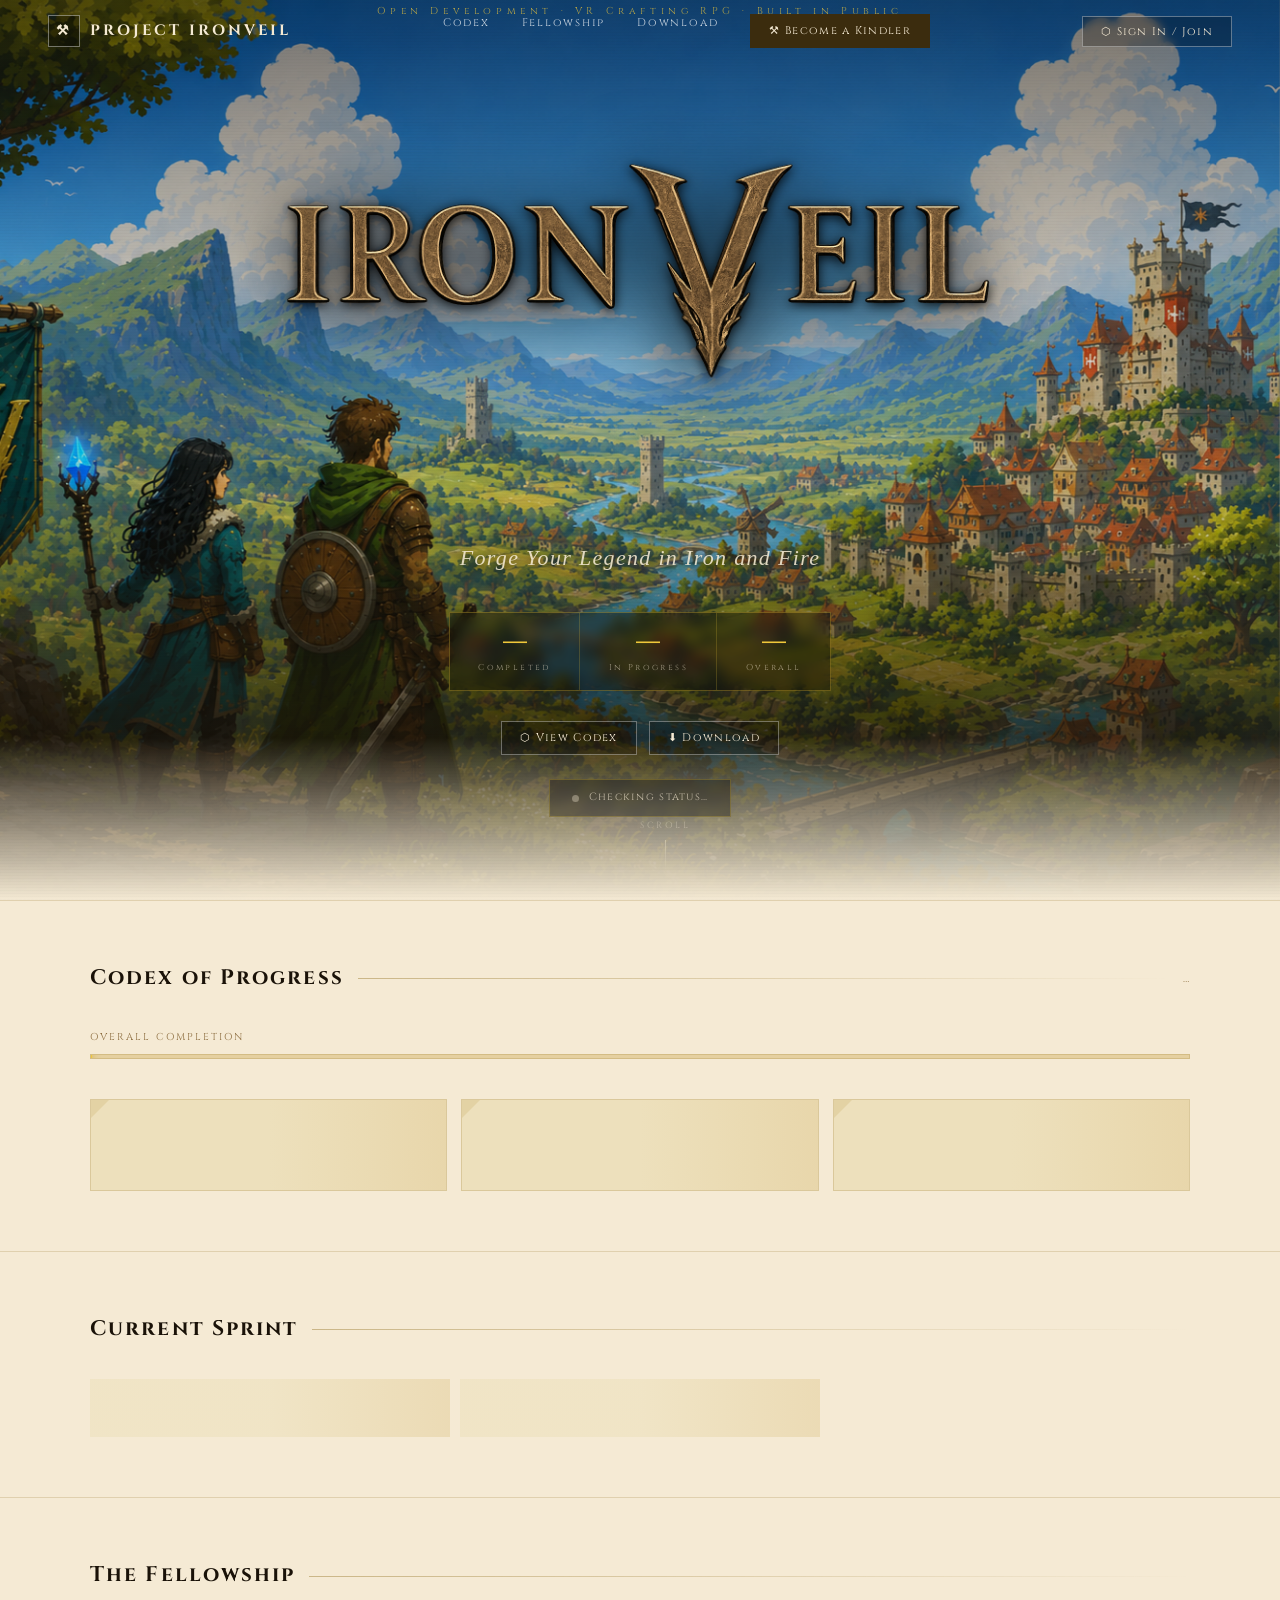
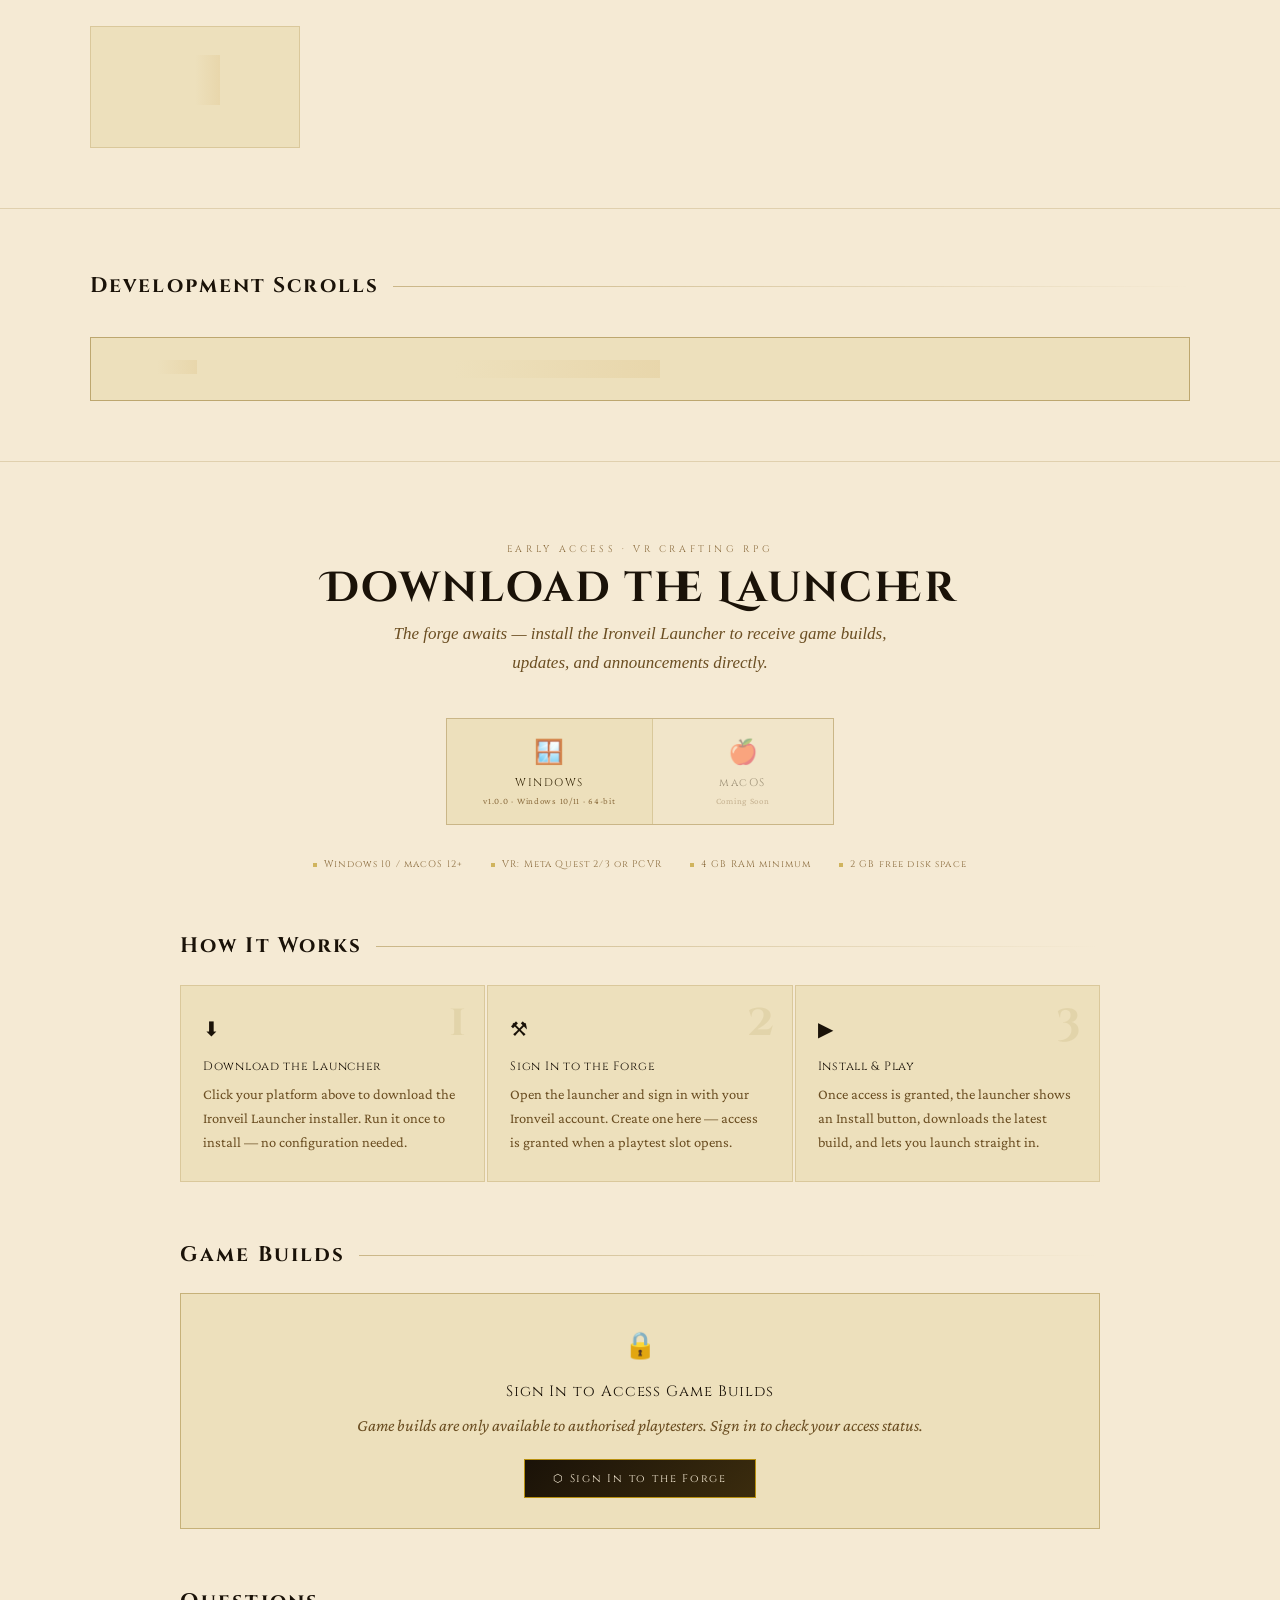
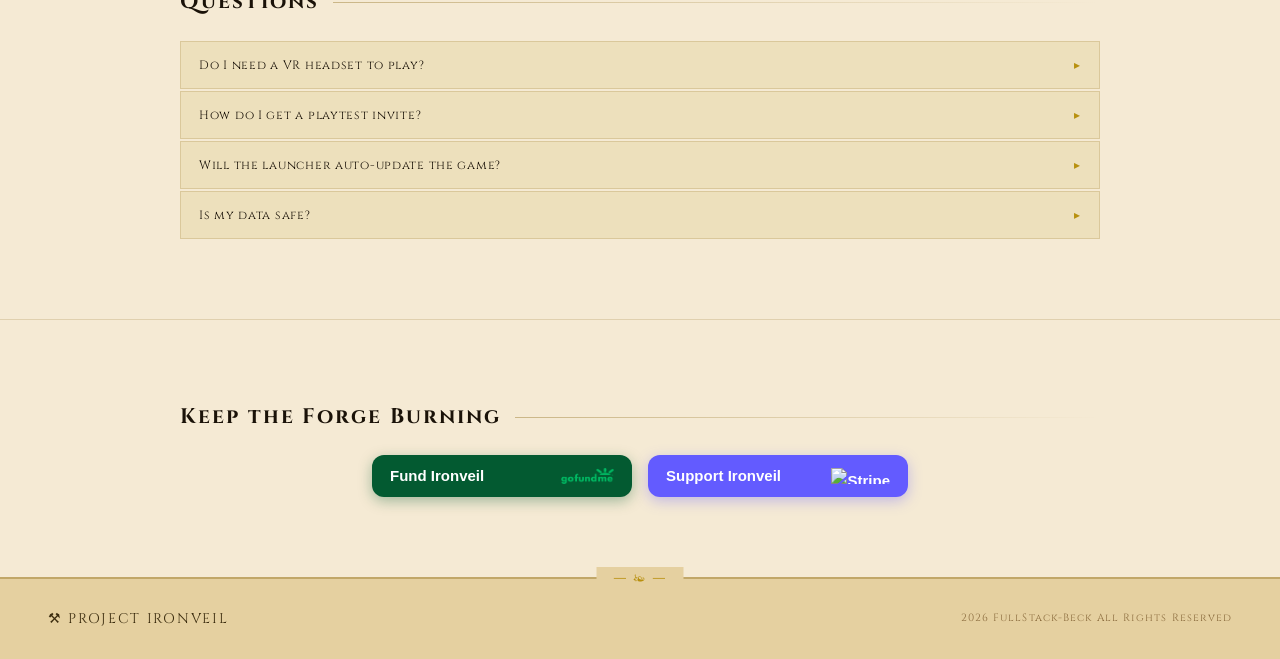
==== commit e8cb390d: "added supporter page" ====
--- a/index.html
+++ b/index.html
@@ -683,11 +683,9 @@
   </a>
   <nav>
     <a href="#roadmap">Codex</a>
-    <a href="#sprint">Sprint</a>
     <a href="#team">Fellowship</a>
-    <a href="#updates">Scrolls</a>
     <a href="#download">Download</a>
-    <a href="#support">Support</a>
+    <a class="btn primary" href="supporter.html">⚒ Become a Kindler</a>
   </nav>
   <div class="header-right" id="header-right">
     <button class="btn ghost" onclick="openAuth()">⬡ Sign In / Join</button>
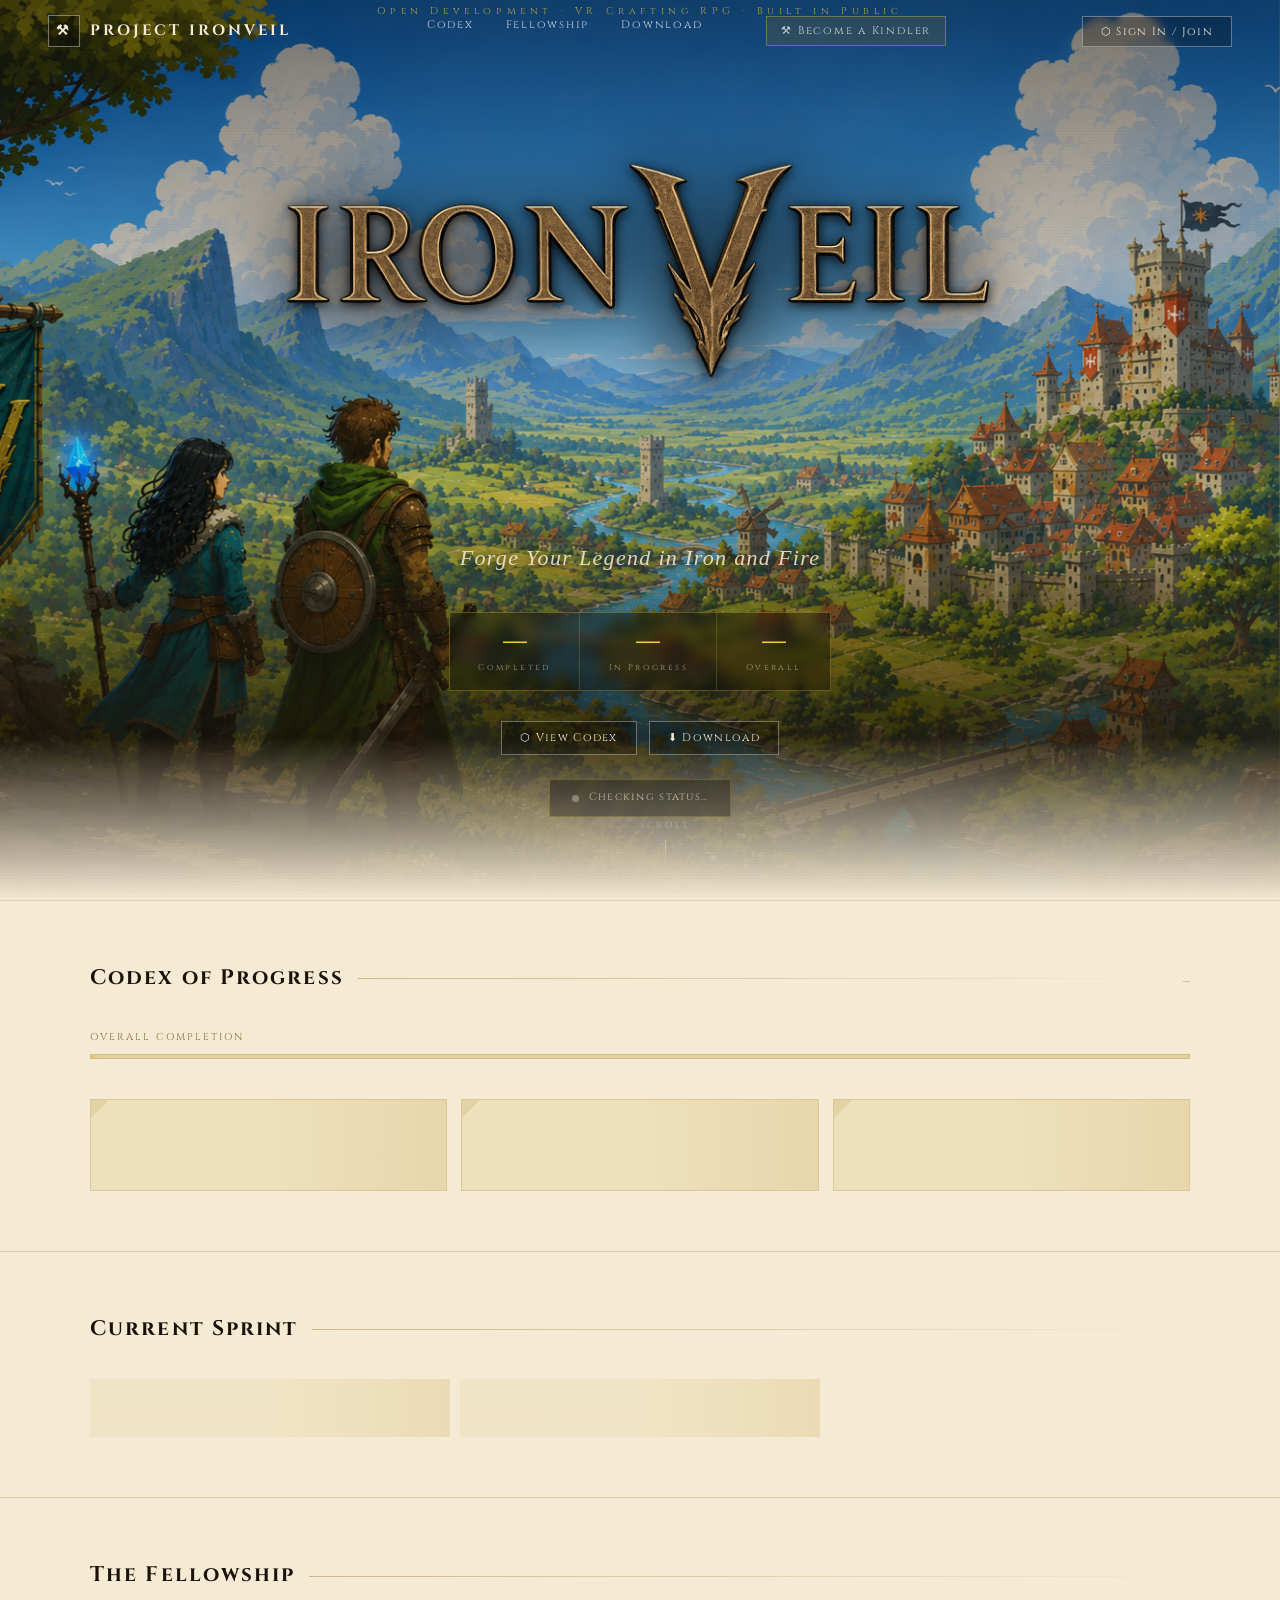
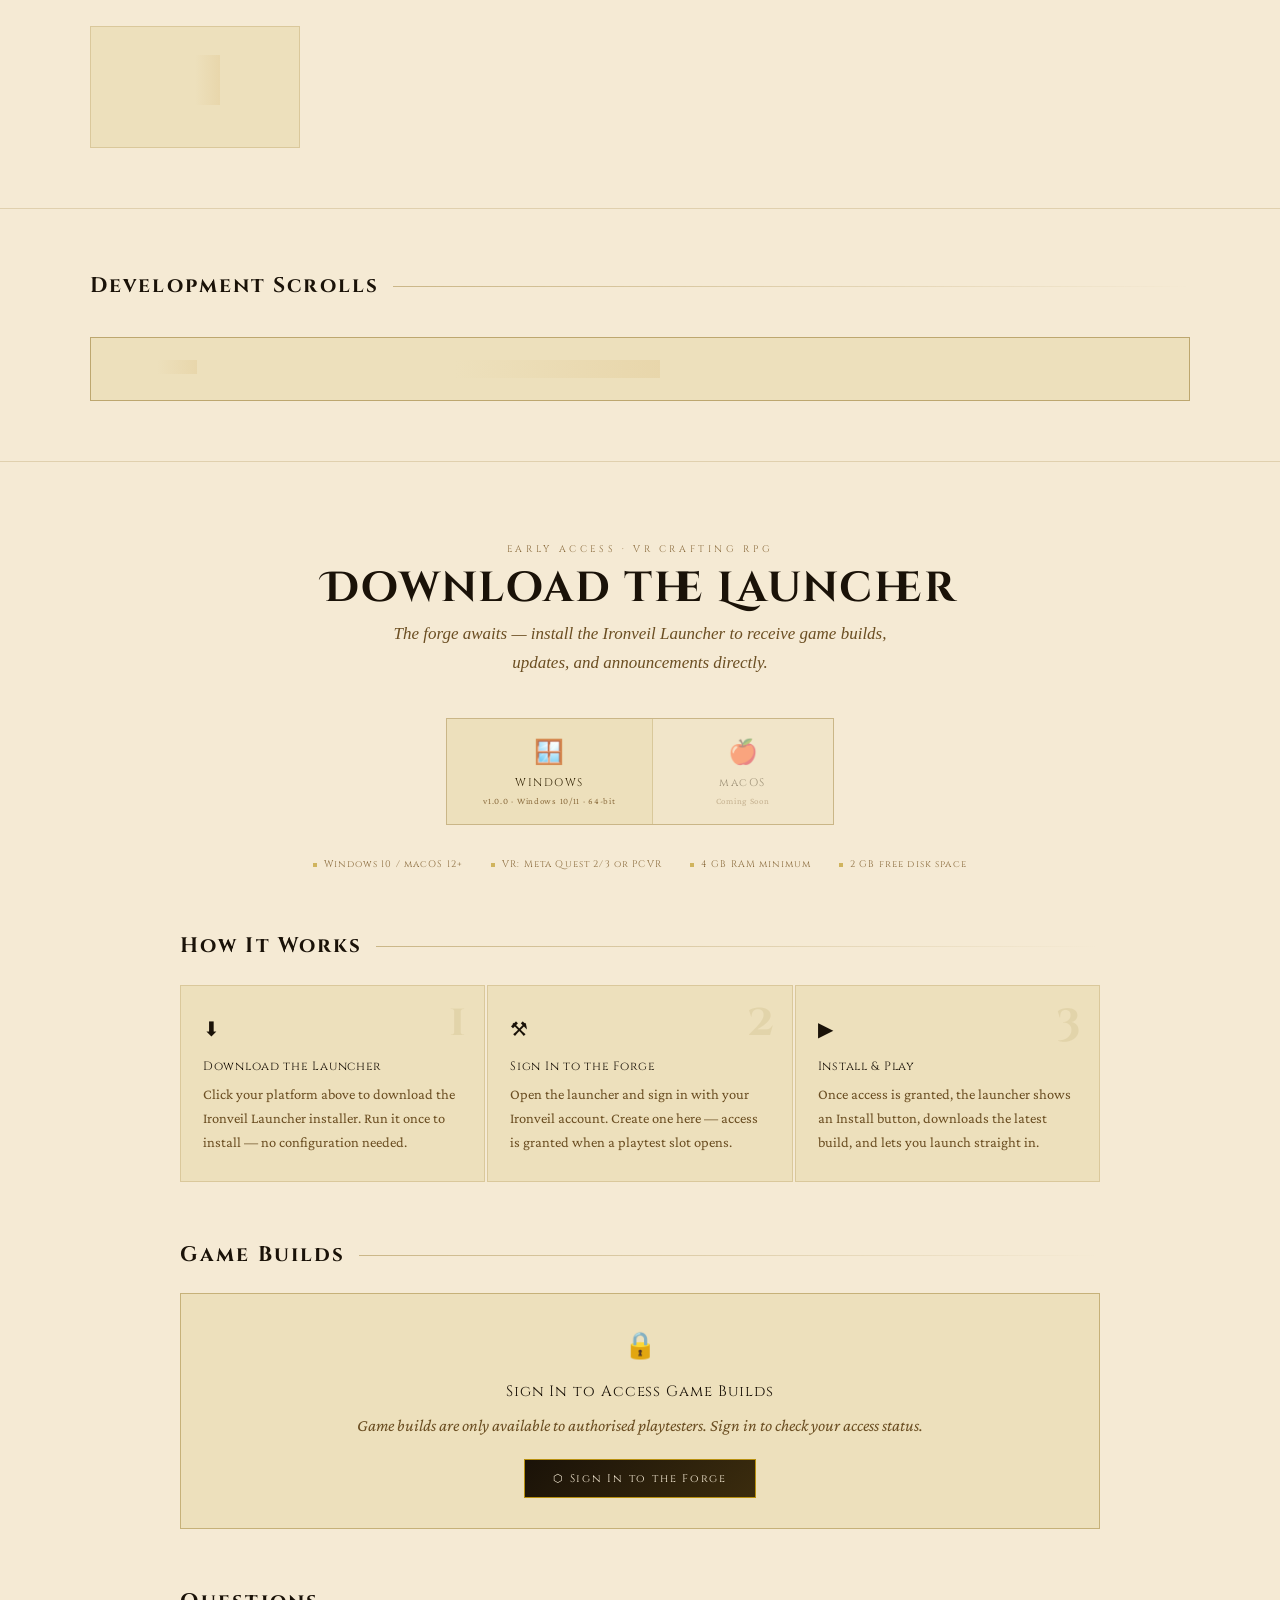
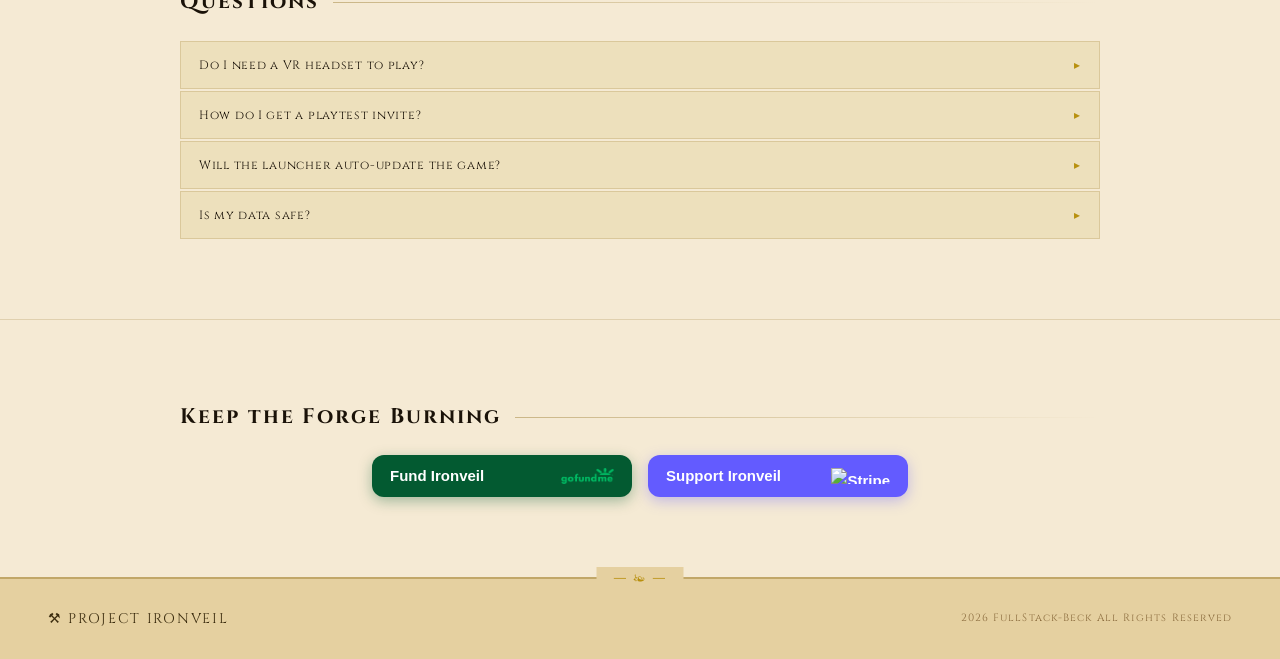
==== commit d60f82cc: "members is better, index makes more sense" ====
--- a/index.html
+++ b/index.html
@@ -685,7 +685,7 @@
     <a href="#roadmap">Codex</a>
     <a href="#team">Fellowship</a>
     <a href="#download">Download</a>
-    <a class="btn primary" href="supporter.html">⚒ Become a Kindler</a>
+    <a href="supporter.html" style="font-family:'Cinzel',serif;font-size:11px;letter-spacing:.16em;color:rgba(255,255,255,.75);text-decoration:none;transition:color .3s;margin-left:32px;border:1px solid rgba(240,200,58,.35);padding:5px 14px;background:rgba(139,105,20,.2);">⚒ Become a Kindler</a>
   </nav>
   <div class="header-right" id="header-right">
     <button class="btn ghost" onclick="openAuth()">⬡ Sign In / Join</button>
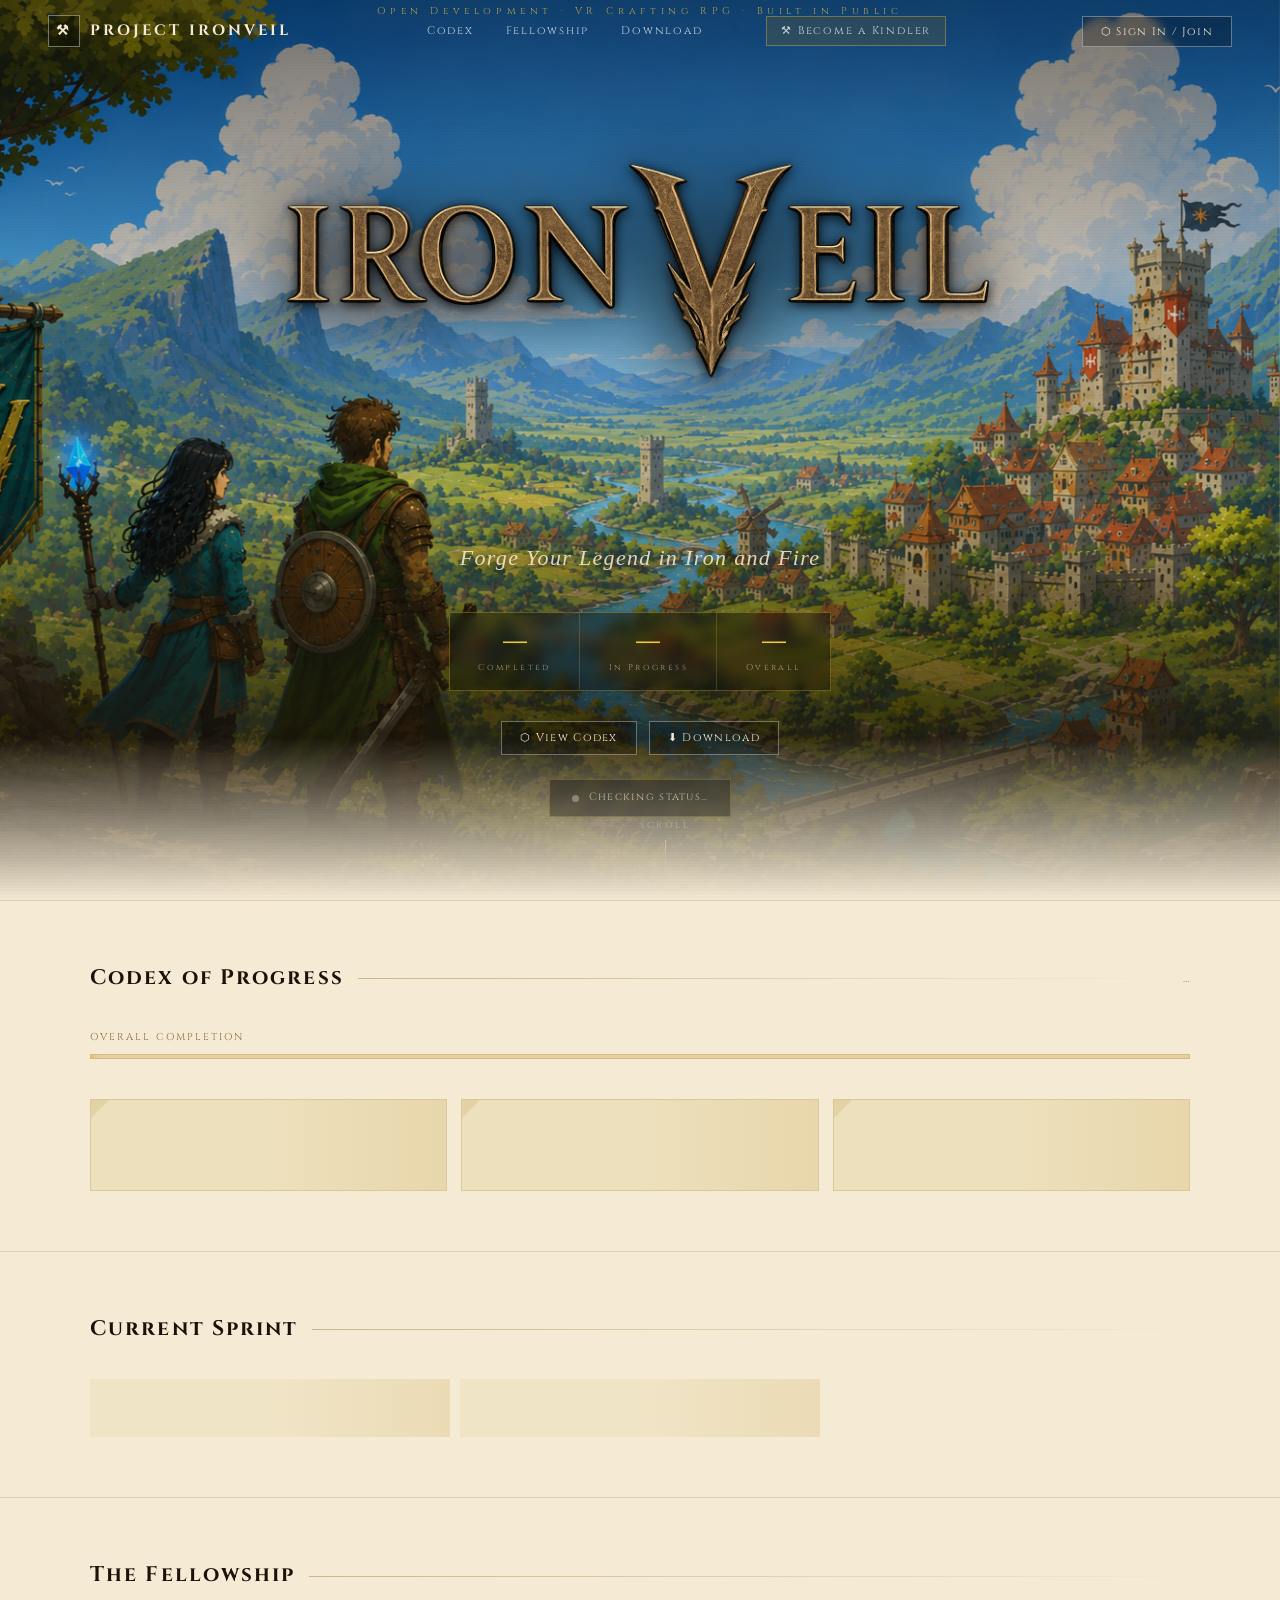
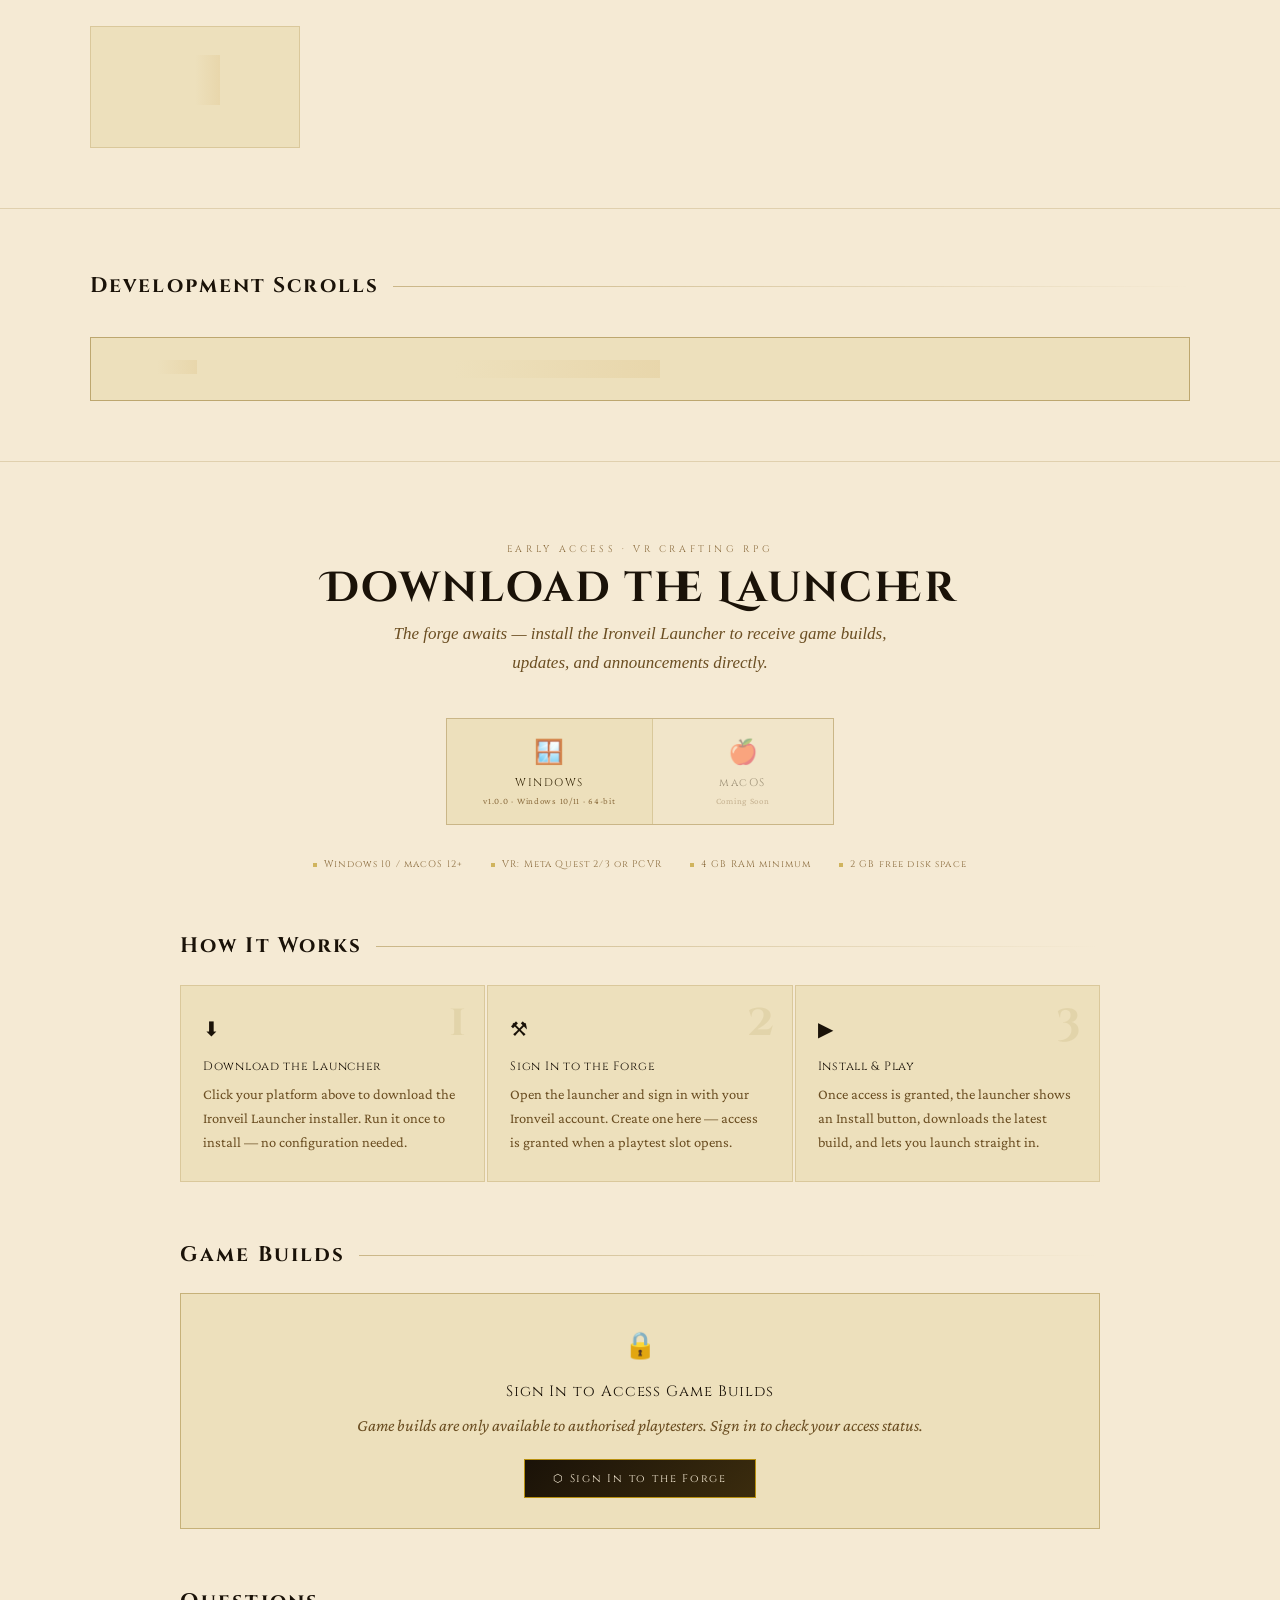
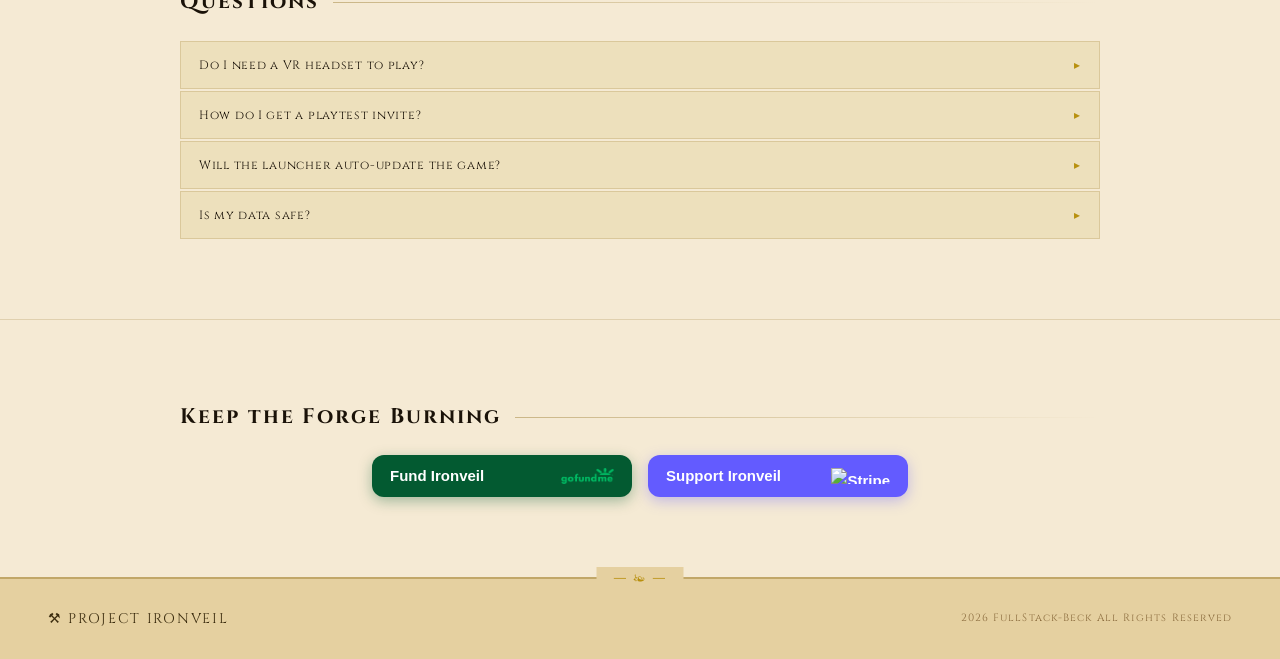
==== commit 2021e776: "emilie said to align the items in the header Nav Panel" ====
--- a/index.html
+++ b/index.html
@@ -92,7 +92,7 @@
 }
 header.scrolled .logo-mark { border-color:var(--border3); background:var(--parch3); }
 
-nav { display:flex; gap:32px; }
+nav { display:flex; gap:32px; align-items: center; }
 nav a {
   font-family:'Cinzel',serif; font-size:11px; letter-spacing:.16em;
   color:rgba(255,255,255,.75); text-decoration:none; transition:color .3s;
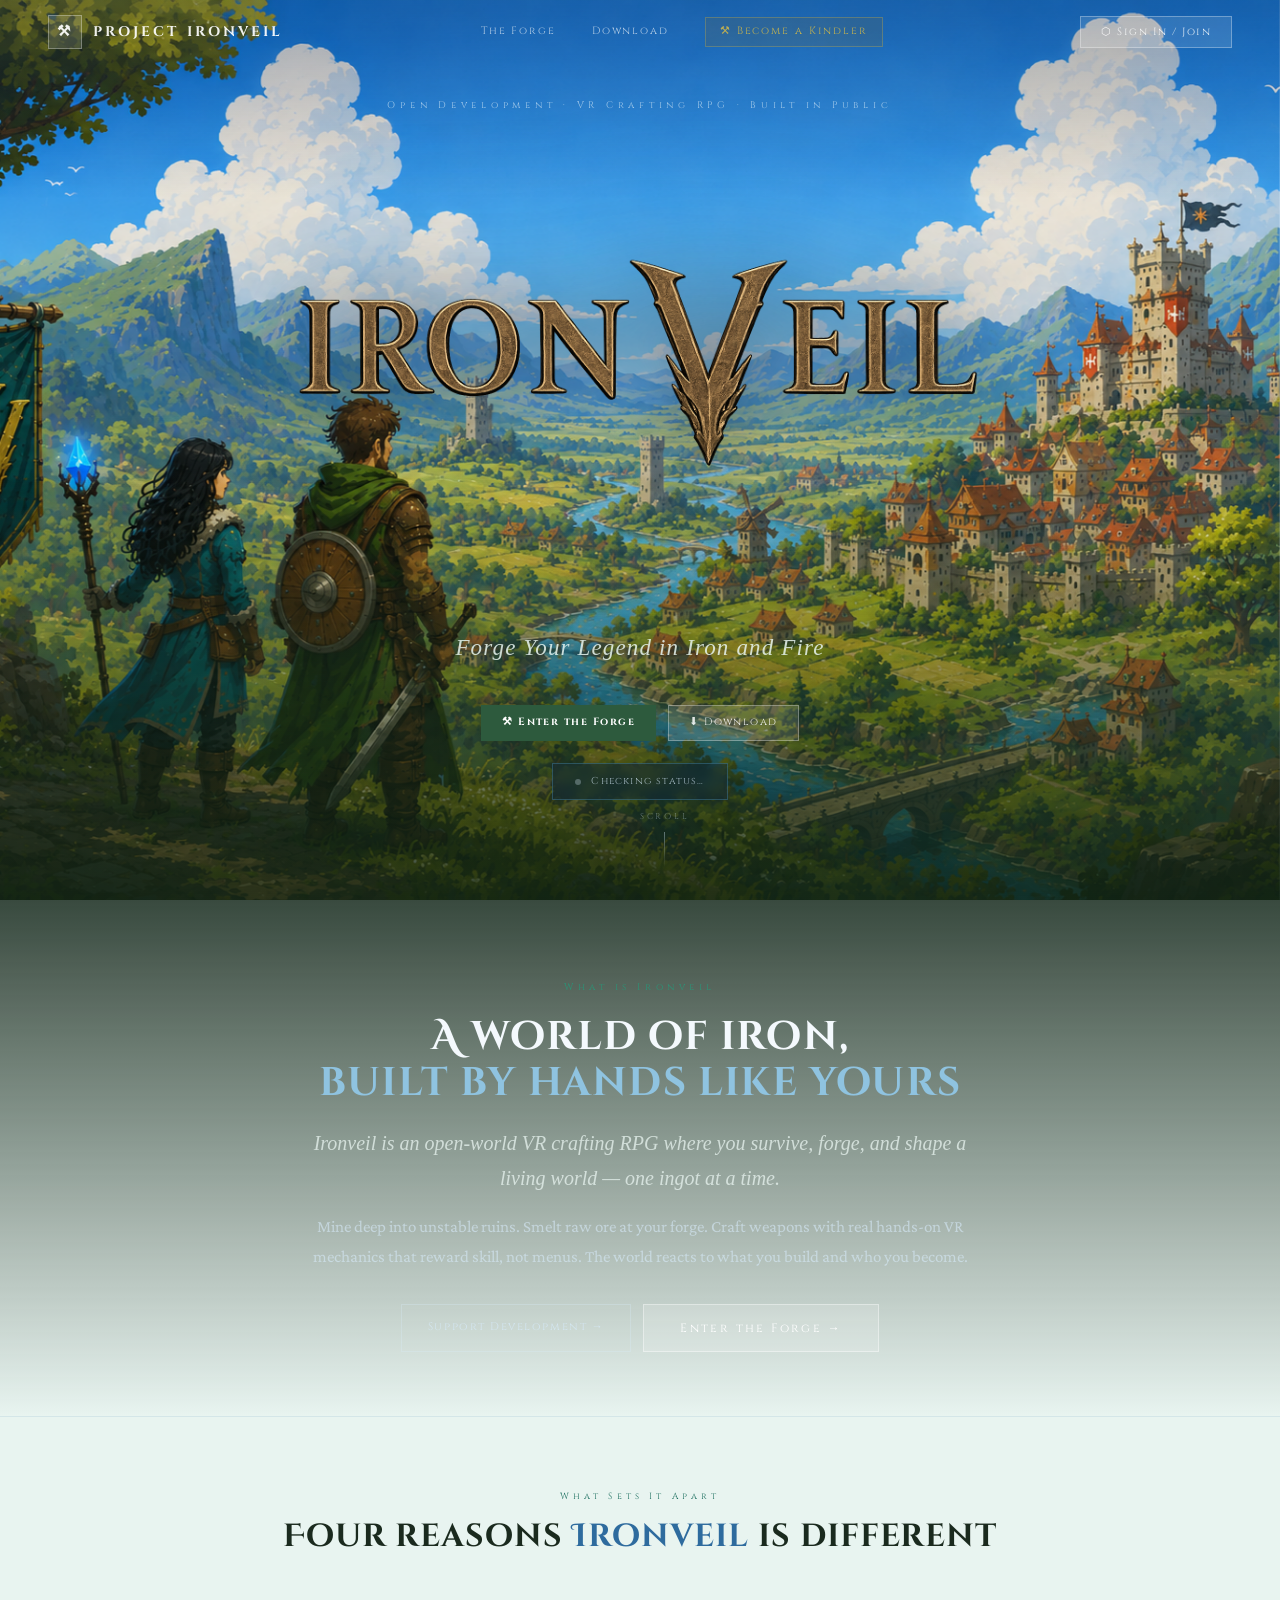
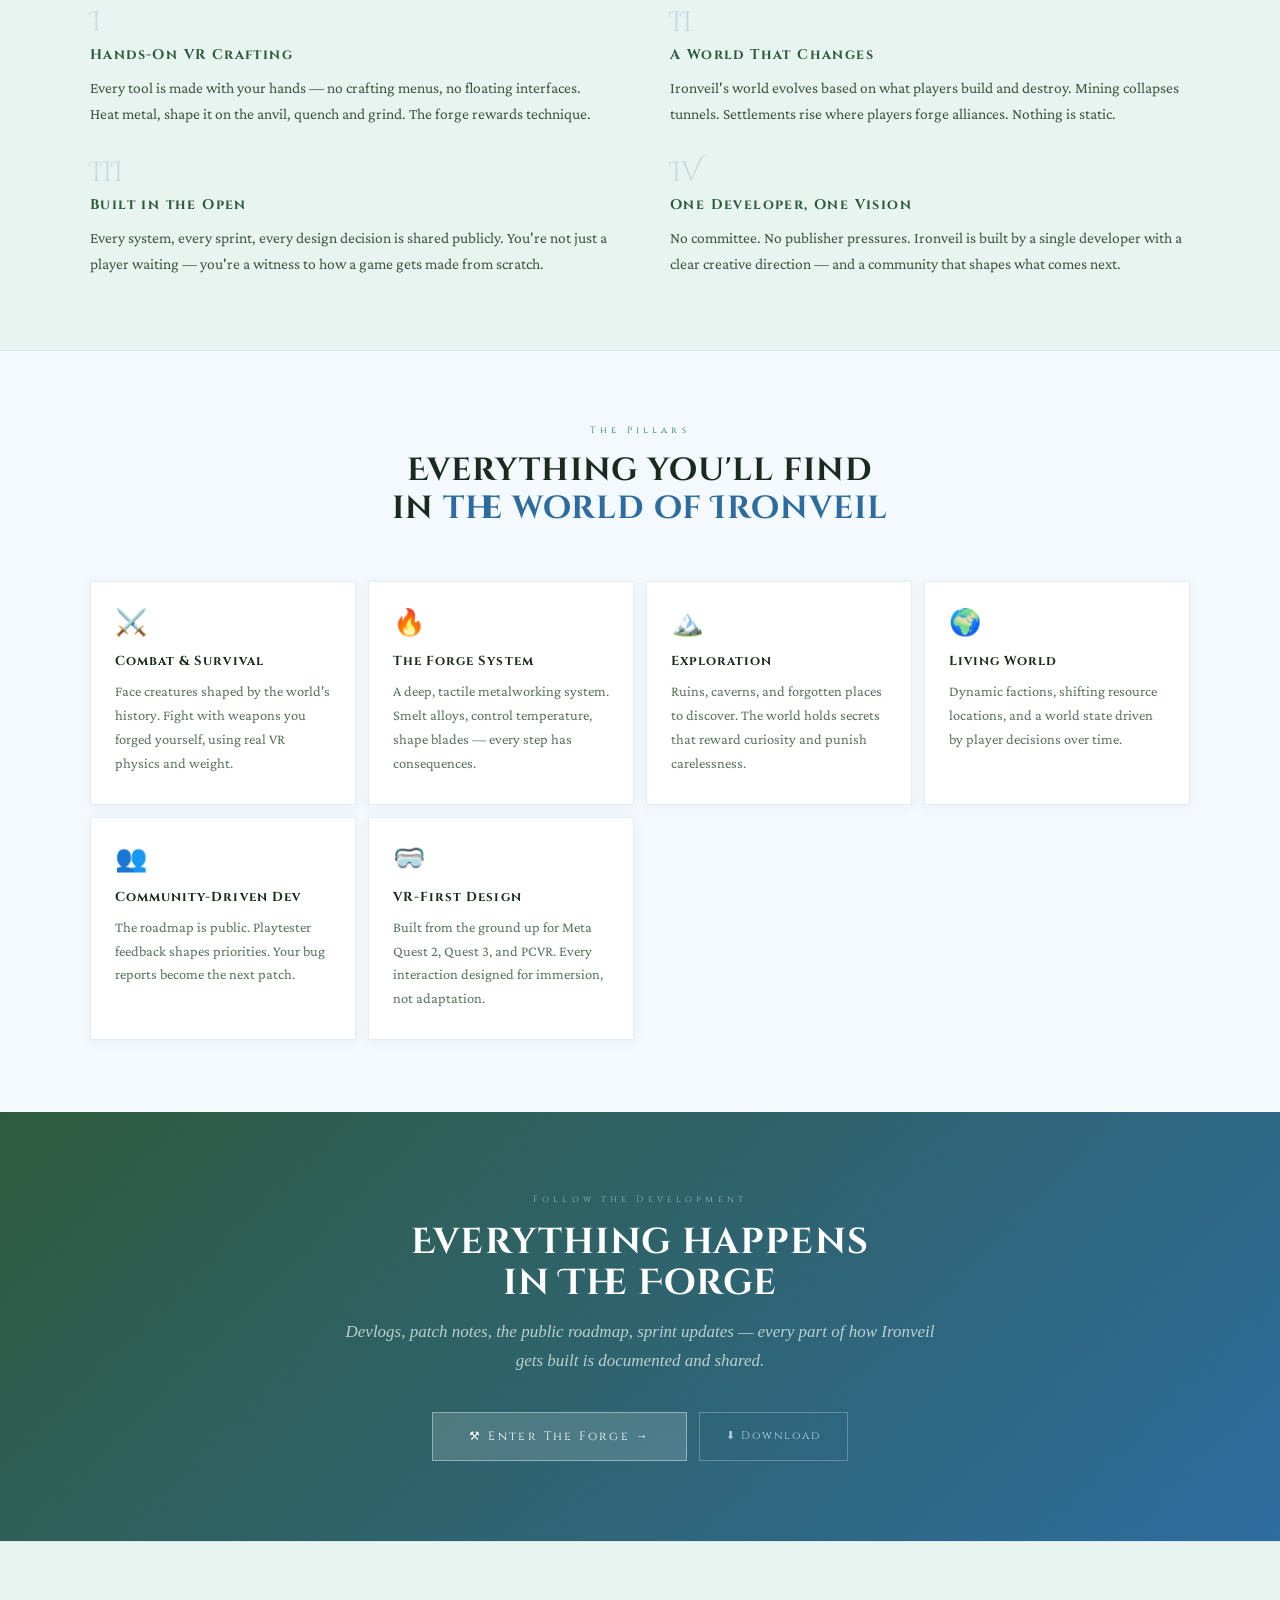
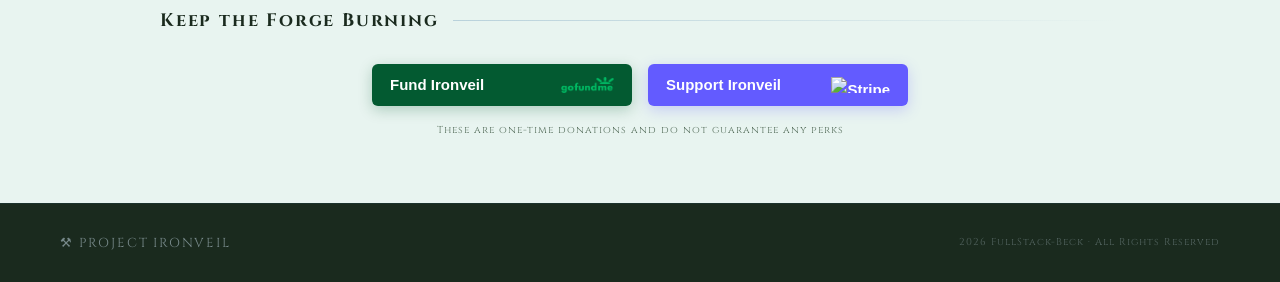
==== commit 7c96f067: "split home page, made community page, reworked front page colors" ====
--- a/index.html
+++ b/index.html
@@ -9,136 +9,163 @@
 <style>
 /* ── TOKENS ──────────────────────────────────────────────── */
 :root {
-  --parch:   #f5ead4;
-  --parch2:  #ede0bc;
-  --parch3:  #e5d0a0;
-  --parch4:  #d8c088;
-  --ink:     #1a1208;
-  --ink2:    #3b2c0e;
-  --ink3:    #6b4e22;
-  --ink4:    #8c6d3f;
-  --ink5:    #b8924a;
-  --blood:   #7a1c1c;
-  --teal:    #2d6b5a;
-  --teal2:   #3a8a72;
-  --teal3:   #4aaa8e;
-  --gold:    #8b6910;
-  --gold2:   #b8900f;
-  --gold3:   #d4a820;
-  --gold4:   #f0c83a;
-  --border:  rgba(139,105,20,.2);
-  --border2: rgba(139,105,20,.4);
-  --border3: rgba(139,105,20,.65);
-  --shadow:  rgba(26,18,8,.28);
-  --shadow2: rgba(26,18,8,.55);
+  /* Palette pulled from the hero artwork */
+  --sky:       #d6eaf8;   /* soft blue sky */
+  --sky2:      #b8d9ee;   /* mid sky */
+  --sky3:      #8fc3e0;   /* deeper sky */
+  --mist:      #e8f4f0;   /* hazy meadow light */
+  --cloud:     #f4f9fd;   /* brightest cloud */
+  --forest:    #2d5a3d;   /* deep forest green */
+  --forest2:   #3d7a52;   /* mid forest */
+  --forest3:   #54a06d;   /* bright leaf */
+  --river:     #2e6b9e;   /* river blue */
+  --river2:    #3d8bbf;   /* water shimmer */
+  --river3:    #5aa8d6;   /* light water */
+  --teal:      #1e7060;   /* banner teal */
+  --teal2:     #2a9478;
+  --teal3:     #3ab898;
+  --gold:      #8b6910;
+  --gold2:     #b8900f;
+  --gold3:     #d4a820;
+  --gold4:     #f0c83a;
+  --stone:     #c8c0b0;   /* stone walls */
+  --ink:       #1a2a1e;   /* deep forest ink */
+  --ink2:      #2c3e30;
+  --ink3:      #3d5442;
+  --ink4:      #5a7260;
+  --parch:     #f5ead4;
+  --blood:     #7a1c1c;
+
+  --border-light: rgba(46,107,158,.15);
+  --border-forest: rgba(45,90,61,.15);
+  --shadow: rgba(30,60,40,.12);
+  --shadow2: rgba(30,60,40,.28);
 }
 
 * { margin:0; padding:0; box-sizing:border-box; }
 html { scroll-behavior:smooth; }
 
 body {
-  background: var(--parch);
+  background: var(--cloud);
   color: var(--ink);
   font-family: 'Crimson Pro', serif;
-  font-size: 17px;
+  font-size: 18px;
   line-height: 1.7;
   overflow-x: hidden;
-}
-
-/* parchment noise */
-body::before {
-  content:''; position:fixed; inset:0; pointer-events:none; z-index:0;
-  background-image: url("data:image/svg+xml,%3Csvg xmlns='http://www.w3.org/2000/svg' width='300' height='300'%3E%3Cfilter id='n'%3E%3CfeTurbulence type='fractalNoise' baseFrequency='0.75' numOctaves='4' stitchTiles='stitch'/%3E%3CfeColorMatrix type='saturate' values='0'/%3E%3C/filter%3E%3Crect width='300' height='300' filter='url(%23n)' opacity='0.09'/%3E%3C/svg%3E");
-  opacity:.55; mix-blend-mode:multiply;
 }
 
 /* ── HEADER ──────────────────────────────────────────────── */
 header {
   position:fixed; top:0; left:0; right:0; z-index:400;
-  height:62px; padding:0 48px;
+  height:64px; padding:0 48px;
   display:flex; align-items:center; justify-content:space-between;
   transition: background .4s, border-color .4s, box-shadow .4s;
 }
 
 header.scrolled {
-  background: rgba(245,234,212,.96);
-  border-bottom: 1px solid var(--border2);
-  box-shadow: 0 2px 20px var(--shadow);
-  backdrop-filter: blur(8px);
-}
-
-header::after {
-  content:''; position:absolute; bottom:-4px; left:0; right:0; height:3px;
-  background: repeating-linear-gradient(90deg, var(--gold2) 0, var(--gold2) 5px, transparent 5px, transparent 9px);
-  opacity:0; transition:opacity .4s;
-}
-header.scrolled::after { opacity:.4; }
+  background: rgba(244,249,253,.96);
+  border-bottom: 1px solid rgba(46,107,158,.18);
+  box-shadow: 0 2px 28px rgba(30,60,40,.1);
+  backdrop-filter: blur(12px);
+}
 
 .logo {
   font-family:'Cinzel',serif; font-weight:700;
-  font-size:15px; letter-spacing:.2em;
-  color:var(--parch); text-decoration:none;
-  display:flex; align-items:center; gap:10px;
+  font-size:14px; letter-spacing:.22em;
+  color:rgba(255,255,255,.92); text-decoration:none;
+  display:flex; align-items:center; gap:11px;
   transition: color .4s;
 }
-header.scrolled .logo { color:var(--ink); }
+header.scrolled .logo { color: var(--forest); }
 
 .logo-mark {
-  width:32px; height:32px;
-  border:1.5px solid rgba(255,255,255,.4);
-  background:rgba(0,0,0,.3);
+  width:34px; height:34px;
+  border:1px solid rgba(255,255,255,.3);
+  background:rgba(255,255,255,.12);
   display:flex; align-items:center; justify-content:center;
-  font-size:14px; transition: border-color .4s, background .4s;
-}
-header.scrolled .logo-mark { border-color:var(--border3); background:var(--parch3); }
-
-nav { display:flex; gap:32px; align-items: center; }
+  font-size:15px;
+}
+header.scrolled .logo-mark {
+  border-color: rgba(45,90,61,.3);
+  background: rgba(45,90,61,.08);
+}
+
+nav { display:flex; gap:36px; align-items:center; }
 nav a {
-  font-family:'Cinzel',serif; font-size:11px; letter-spacing:.16em;
-  color:rgba(255,255,255,.75); text-decoration:none; transition:color .3s;
-}
-header.scrolled nav a { color:var(--ink3); }
-nav a:hover { color:var(--gold3) !important; }
+  font-family:'Cinzel',serif; font-size:10.5px; letter-spacing:.18em;
+  color:rgba(255,255,255,.65); text-decoration:none; transition:color .25s;
+}
+nav a:hover { color: var(--gold4); }
+header.scrolled nav a { color: var(--ink3); }
+header.scrolled nav a:hover { color: var(--forest); }
 
 .header-right { display:flex; gap:8px; align-items:center; }
 
 /* ── BUTTONS ─────────────────────────────────────────────── */
 .btn {
-  font-family:'Cinzel',serif; font-size:11px; letter-spacing:.12em;
-  cursor:pointer; transition:all .2s;
-  border:1.5px solid var(--border2); padding:7px 18px;
-  background:var(--parch2); color:var(--ink2);
+  font-family:'Cinzel',serif; font-size:10.5px; letter-spacing:.14em;
+  cursor:pointer; transition:all .2s; padding:8px 20px;
   text-decoration:none; display:inline-flex; align-items:center; gap:6px;
-}
-.btn:hover { background:var(--parch3); border-color:var(--gold2); }
-.btn.primary { background:var(--ink2); color:var(--parch); border-color:var(--ink2); }
-.btn.primary:hover { background:var(--ink); }
+  border:1px solid;
+}
 .btn.ghost {
-  background:rgba(0,0,0,.25); color:var(--parch);
-  border-color:rgba(255,255,255,.35); backdrop-filter:blur(4px);
-}
-.btn.ghost:hover { background:rgba(0,0,0,.45); border-color:rgba(255,255,255,.6); }
-header.scrolled .btn.ghost { background:var(--ink2); color:var(--parch); border-color:var(--ink2); }
-header.scrolled .btn.ghost:hover { background:var(--ink); }
+  background: rgba(255,255,255,.12);
+  color: rgba(255,255,255,.85);
+  border-color: rgba(255,255,255,.3);
+}
+.btn.ghost:hover {
+  background: rgba(255,255,255,.22);
+  border-color: rgba(255,255,255,.6);
+}
+header.scrolled .btn.ghost {
+  background: transparent;
+  color: var(--forest);
+  border-color: rgba(45,90,61,.3);
+}
+header.scrolled .btn.ghost:hover {
+  background: rgba(45,90,61,.07);
+  border-color: var(--forest2);
+}
+.btn.forest {
+  background: var(--forest);
+  color: #fff;
+  border-color: var(--forest);
+  font-weight:700;
+}
+.btn.forest:hover { background: var(--forest2); border-color: var(--forest2); }
+.btn.river {
+  background: rgba(46,107,158,.12);
+  color: var(--river);
+  border-color: rgba(46,107,158,.35);
+}
+.btn.river:hover { background: rgba(46,107,158,.2); border-color: var(--river); }
+.btn.gold {
+  background: rgba(139,105,20,.12);
+  color: var(--gold2);
+  border-color: rgba(184,144,15,.4);
+}
+.btn.gold:hover { background: rgba(139,105,20,.22); border-color: var(--gold3); }
 
 .user-chip {
   display:flex; align-items:center; gap:8px;
-  font-family:'Cinzel',serif; font-size:11px;
-  color:var(--parch); letter-spacing:.08em;
-  padding:5px 12px; border:1px solid rgba(255,255,255,.35);
-  background:rgba(0,0,0,.25); backdrop-filter:blur(4px);
-  transition: all .4s;
-}
-header.scrolled .user-chip { color:var(--ink4); border-color:var(--border); background:var(--parch2); }
+  font-family:'Cinzel',serif; font-size:10px;
+  color: var(--forest); letter-spacing:.08em;
+  padding:6px 14px;
+  border:1px solid rgba(45,90,61,.25);
+  background: rgba(45,90,61,.08);
+  text-decoration:none;
+  transition: all .25s;
+}
+.user-chip:hover { color: var(--forest2); border-color: rgba(45,90,61,.45); }
 
 /* ══ CINEMATIC HERO ══════════════════════════════════════════ */
 .hero-shell {
   position:relative; width:100%; height:100svh; min-height:640px;
   overflow:hidden; display:flex; flex-direction:column;
-  align-items:center; justify-content:center;
-}
-
-/* the landscape art */
+  align-items:center; justify-content:flex-end;
+  padding-bottom: 100px;
+}
+
 .hero-bg {
   position:absolute; inset:0;
   background: url('ironveilmiddlenotitle.png') center 30% / cover no-repeat;
@@ -146,530 +173,398 @@
   will-change: transform;
 }
 
-/* dark vignette so text reads over art */
+/* Bright, airy vignette — not dark */
 .hero-vignette {
   position:absolute; inset:0;
   background:
     linear-gradient(to bottom,
-      rgba(10,7,3,.52) 0%,
-      rgba(10,7,3,.18) 30%,
-      rgba(10,7,3,.08) 55%,
-      rgba(26,18,8,.72) 82%,
-      var(--parch) 100%
+      rgba(30,50,80,.35) 0%,
+      rgba(30,50,80,.0) 22%,
+      rgba(30,50,80,.0) 52%,
+      rgba(20,45,30,.35) 74%,
+      rgba(15,35,20,.82) 100%
     );
   z-index:1;
-}
-
-/* subtle scanline atmosphere */
-.hero-vignette::after {
-  content:''; position:absolute; inset:0;
-  background:repeating-linear-gradient(
-    0deg,
-    rgba(0,0,0,.015) 0px,
-    rgba(0,0,0,.015) 1px,
-    transparent 1px,
-    transparent 3px
-  );
-  pointer-events:none;
 }
 
 .hero-content {
   position:relative; z-index:2;
   display:flex; flex-direction:column;
   align-items:center;
+  text-align:center;
   gap:0;
-  padding-bottom: 80px;
-}
-
-/* the IRONVEIL title image */
+}
+
 .hero-logo-img {
-  width: clamp(320px, 58vw, 820px);
-  filter: drop-shadow(0 8px 40px rgba(0,0,0,.7)) drop-shadow(0 2px 6px rgba(0,0,0,.9));
-  animation: heroFade 1.2s ease both;
-  margin-bottom: 2px;
+  width: clamp(300px, 56vw, 800px);
+  filter: drop-shadow(0 4px 40px rgba(0,0,0,.5)) drop-shadow(0 0 80px rgba(46,107,158,.3));
+  animation: heroFade 1.4s ease both;
+  margin-bottom: 8px;
 }
 
 .hero-eyebrow {
-  font-family:'Cinzel',serif; font-size:10px;
-  letter-spacing:.46em; color:rgba(240,200,58,.7);
-  margin-bottom: 22px;
-  animation: heroFade 1.2s .15s ease both;
+  font-family:'Cinzel',serif; font-size:9.5px;
+  letter-spacing:.5em; color:rgba(214,234,248,.7);
+  margin-bottom: 28px;
+  animation: heroFade 1.4s .1s ease both;
 }
 
 .hero-tagline {
   font-family:'IM Fell English',serif; font-style:italic;
-  font-size:clamp(16px,2.4vw,22px);
-  color:rgba(245,234,212,.88);
-  letter-spacing:.06em;
-  text-shadow: 0 2px 12px rgba(0,0,0,.7);
-  margin-bottom: 36px;
-  animation: heroFade 1.2s .25s ease both;
-}
-
-/* three stat pills */
-.hero-stats {
-  display:flex; gap:1px;
-  border:1px solid rgba(240,200,58,.3);
-  background:rgba(0,0,0,.35);
-  backdrop-filter:blur(6px);
-  margin-bottom: 30px;
-  animation: heroFade 1.2s .35s ease both;
-}
-
-.hero-stat {
-  padding:14px 28px; text-align:center;
-  border-right:1px solid rgba(240,200,58,.2);
-}
-.hero-stat:last-child { border-right:none; }
-
-.hs-val {
-  font-family:'Cinzel',serif; font-size:30px; font-weight:700;
-  color:var(--gold4); line-height:1; margin-bottom:4px;
-}
-.hs-key {
-  font-family:'Cinzel',serif; font-size:8.5px;
-  letter-spacing:.28em; color:rgba(245,234,212,.55);
+  font-size:clamp(17px,2.2vw,23px);
+  color:rgba(232,244,240,.85);
+  letter-spacing:.05em;
+  text-shadow: 0 2px 20px rgba(0,0,0,.5);
+  margin-bottom: 38px;
+  animation: heroFade 1.4s .2s ease both;
 }
 
 .hero-cta {
   display:flex; gap:12px; align-items:center;
-  animation: heroFade 1.2s .45s ease both;
+  animation: heroFade 1.4s .32s ease both;
 }
 
 /* playtest badge */
 .pt-badge {
   display:inline-flex; align-items:center; gap:10px;
   padding:9px 22px;
-  border:1px solid rgba(240,200,58,.25);
-  background:rgba(0,0,0,.3); backdrop-filter:blur(4px);
-  font-family:'Cinzel',serif; font-size:10.5px;
-  letter-spacing:.12em; color:rgba(245,234,212,.7);
-  animation: heroFade 1.2s .55s ease both;
-  margin-top:24px;
+  border:1px solid rgba(90,168,214,.3);
+  background:rgba(15,40,60,.45); backdrop-filter:blur(6px);
+  font-family:'Cinzel',serif; font-size:10px;
+  letter-spacing:.12em; color:rgba(214,234,248,.7);
+  animation: heroFade 1.4s .44s ease both;
+  margin-top: 22px;
 }
 .pt-pip {
-  width:7px; height:7px; border-radius:50%;
-  background:rgba(245,234,212,.35);
+  width:6px; height:6px; border-radius:50%;
+  background:rgba(214,234,248,.3);
   animation:pipPulse 2.5s ease-in-out infinite;
 }
-.pt-pip.open { background:var(--teal3); }
-.pt-pip.soon { background:var(--gold3); }
+.pt-pip.open { background:var(--teal3); box-shadow:0 0 6px var(--teal3); }
+.pt-pip.soon { background:var(--gold3); box-shadow:0 0 6px var(--gold3); }
 
 @keyframes pipPulse {
   0%,100% { opacity:1; transform:scale(1); }
-  50%      { opacity:.4; transform:scale(.75); }
-}
-
-/* scroll cue */
+  50%      { opacity:.35; transform:scale(.7); }
+}
+
 .hero-scroll-cue {
-  position:absolute; bottom:28px; left:50%; transform:translateX(-50%);
-  z-index:2; font-family:'Cinzel',serif; font-size:9px;
-  letter-spacing:.28em; color:rgba(245,234,212,.4);
-  display:flex; flex-direction:column; align-items:center; gap:7px;
-  animation: heroFade 1.6s .8s ease both;
+  position:absolute; bottom:32px; left:50%; transform:translateX(-50%);
+  z-index:2; font-family:'Cinzel',serif; font-size:8.5px;
+  letter-spacing:.32em; color:rgba(214,234,248,.4);
+  display:flex; flex-direction:column; align-items:center; gap:8px;
+  animation: heroFade 2s 1s ease both;
 }
 .scroll-arrow {
-  width:1px; height:32px;
-  background:linear-gradient(to bottom, rgba(245,234,212,.4), transparent);
+  width:1px; height:36px;
+  background:linear-gradient(to bottom, rgba(214,234,248,.4), transparent);
   animation: scrollPulse 2s ease-in-out infinite;
 }
 @keyframes scrollPulse {
-  0%,100% { opacity:.4; transform:scaleY(1); }
-  50%      { opacity:1; transform:scaleY(1.3); }
+  0%,100% { opacity:.3; transform:scaleY(1); }
+  50%      { opacity:.9; transform:scaleY(1.4); }
 }
 
 @keyframes heroFade {
-  from { opacity:0; transform:translateY(22px); }
+  from { opacity:0; transform:translateY(18px); }
   to   { opacity:1; transform:none; }
 }
 
-/* ── ORNAMENTAL RULE ─────────────────────────────────────── */
-.orn-rule {
-  display:flex; align-items:center; gap:14px;
-  margin: 0 auto 32px;
-  max-width:480px;
-}
-.orn-rule::before, .orn-rule::after {
-  content:''; flex:1; height:1px;
-  background:linear-gradient(90deg,transparent,var(--border2),transparent);
-}
-.orn-glyph {
-  font-family:'Cinzel',serif; font-size:12px;
-  color:var(--gold2); letter-spacing:.22em; white-space:nowrap;
-}
-
-/* ── CONTENT SECTIONS ────────────────────────────────────── */
-.section {
-  max-width:1180px; margin:0 auto;
-  padding:60px 40px; position:relative; z-index:1;
-}
-.divider { border-top:1px solid var(--border); }
-
-.section-header {
-  display:flex; align-items:center; gap:14px; margin-bottom:32px;
-}
-.section-title {
-  font-family:'Cinzel',serif; font-size:21px; font-weight:700;
+/* ══ INTRO BAND ══════════════════════════════════════════════ */
+/* The transition from dark hero into light content */
+.intro-band {
+  background: linear-gradient(to bottom, rgba(15,35,20,.82), var(--mist));
+  padding: 80px 60px 64px;
+  text-align: center;
+  position: relative;
+  z-index: 1;
+}
+.intro-band-inner { max-width: 680px; margin: 0 auto; }
+.intro-kicker {
+  font-family:'Cinzel',serif; font-size:9.5px; letter-spacing:.48em;
+  color: var(--teal2); margin-bottom: 18px; display:block;
+}
+.intro-heading {
+  font-family:'Cinzel Decorative',serif;
+  font-size: clamp(22px, 3.8vw, 40px);
+  color: var(--cloud);
+  letter-spacing: .03em; line-height: 1.15;
+  margin-bottom: 20px;
+}
+.intro-heading em { font-style:normal; color: var(--sky3); }
+.intro-body {
+  font-family:'IM Fell English',serif; font-style:italic;
+  font-size: clamp(16px, 1.9vw, 20px);
+  color: rgba(232,244,240,.75);
+  line-height: 1.75; margin-bottom: 16px;
+}
+.intro-body-plain {
+  font-family:'Crimson Pro',serif;
+  font-size: clamp(15px, 1.5vw, 17px);
+  color: rgba(214,234,248,.6);
+  line-height: 1.75; margin-bottom: 32px;
+}
+
+/* ══ LIGHT CONTENT AREA ══════════════════════════════════════ */
+.light-shell {
+  background: var(--cloud);
+  position: relative;
+  z-index: 1;
+}
+
+/* Subtle texture on light sections */
+.light-shell::before {
+  content:''; position:fixed; inset:0; pointer-events:none; z-index:0;
+  background-image: url("data:image/svg+xml,%3Csvg xmlns='http://www.w3.org/2000/svg' width='300' height='300'%3E%3Cfilter id='n'%3E%3CfeTurbulence type='fractalNoise' baseFrequency='0.75' numOctaves='4' stitchTiles='stitch'/%3E%3CfeColorMatrix type='saturate' values='0'/%3E%3C/filter%3E%3Crect width='300' height='300' filter='url(%23n)' opacity='0.06'/%3E%3C/svg%3E");
+  opacity:.4; mix-blend-mode:multiply;
+}
+
+/* ══ WHAT SETS IT APART (light) ══════════════════════════════ */
+.pillars-shell {
+  background: var(--mist);
+  border-top: 1px solid rgba(46,107,158,.1);
+  border-bottom: 1px solid rgba(46,107,158,.1);
+  padding: 72px 60px;
+  position:relative; z-index:1;
+}
+
+.pillars-inner { max-width: 1100px; margin: 0 auto; }
+
+.section-eyebrow {
+  font-family:'Cinzel',serif; font-size:9px; letter-spacing:.46em;
+  color: var(--teal); margin-bottom: 14px; display:block;
+  text-align:center;
+}
+.section-heading-light {
+  font-family:'Cinzel Decorative',serif;
+  font-size: clamp(20px, 3vw, 32px);
+  color: var(--ink); letter-spacing:.03em;
+  text-align:center; margin-bottom: 52px;
+  line-height:1.2;
+}
+.section-heading-light em { font-style:normal; color: var(--river); }
+
+.world-grid {
+  display: grid;
+  grid-template-columns: 1fr 1fr;
+  gap: 32px 60px;
+}
+
+.world-item {}
+.world-item-roman {
+  font-family:'Cinzel Decorative',serif;
+  font-size:28px; color: rgba(46,107,158,.18);
+  line-height:1; margin-bottom: 6px;
+}
+.world-item-title {
+  font-family:'Cinzel',serif; font-size:14px; font-weight:700;
+  letter-spacing:.1em; color: var(--forest);
+  margin-bottom: 8px;
+}
+.world-item-body {
+  font-size:15.5px; color: var(--ink3); line-height:1.7;
+}
+
+/* ══ FEATURE CARDS (sky blue) ════════════════════════════════ */
+.features-shell {
+  background: var(--cloud);
+  padding: 72px 60px;
+  position:relative; z-index:1;
+}
+.features-inner { max-width: 1100px; margin: 0 auto; }
+
+.feature-grid {
+  display: grid;
+  grid-template-columns: repeat(auto-fit, minmax(260px,1fr));
+  gap: 12px;
+  margin-top: 48px;
+}
+
+.feature-card {
+  background: #fff;
+  border: 1px solid rgba(46,107,158,.12);
+  padding: 28px 24px;
+  position: relative; overflow: hidden;
+  transition: border-color .25s, box-shadow .25s, transform .2s;
+  box-shadow: 0 2px 12px rgba(30,60,40,.05);
+}
+.feature-card:hover {
+  border-color: rgba(46,107,158,.3);
+  box-shadow: 0 6px 28px rgba(30,60,40,.1);
+  transform: translateY(-2px);
+}
+.feature-card::before {
+  content:''; position:absolute; top:0; left:0; right:0; height:2px;
+  background: linear-gradient(90deg, var(--river3), var(--forest3));
+  opacity:0; transition:opacity .25s;
+}
+.feature-card:hover::before { opacity:1; }
+
+.feature-icon { font-size:26px; margin-bottom:14px; display:block; line-height:1; }
+.feature-title {
+  font-family:'Cinzel',serif; font-size:13px; font-weight:700;
+  letter-spacing:.08em; color: var(--ink); margin-bottom:8px;
+}
+.feature-desc { font-size:14.5px; color: var(--ink4); line-height:1.65; }
+
+/* ══ FOLLOW THE DEV CTA (forest green) ═══════════════════════ */
+.cta-shell {
+  background: linear-gradient(135deg, var(--forest) 0%, var(--river) 100%);
+  padding: 80px 60px;
+  text-align:center; position:relative; overflow:hidden;
+  z-index:1;
+}
+.cta-shell::before {
+  content:'';
+  position:absolute; inset:0;
+  background-image: url("data:image/svg+xml,%3Csvg xmlns='http://www.w3.org/2000/svg' width='300' height='300'%3E%3Cfilter id='n'%3E%3CfeTurbulence type='fractalNoise' baseFrequency='0.65' numOctaves='3' stitchTiles='stitch'/%3E%3CfeColorMatrix type='saturate' values='0'/%3E%3C/filter%3E%3Crect width='300' height='300' filter='url(%23n)' opacity='0.07'/%3E%3C/svg%3E");
+  opacity:.5; mix-blend-mode:overlay;
+}
+.cta-inner { max-width:600px; margin:0 auto; position:relative; z-index:1; }
+.cta-kicker {
+  font-family:'Cinzel',serif; font-size:9px; letter-spacing:.46em;
+  color:rgba(214,234,248,.6); margin-bottom:14px; display:block;
+}
+.cta-heading {
+  font-family:'Cinzel Decorative',serif;
+  font-size:clamp(22px,3.5vw,36px);
+  color:#fff; letter-spacing:.03em; line-height:1.15;
+  margin-bottom:14px;
+}
+.cta-body {
+  font-family:'IM Fell English',serif; font-style:italic;
+  font-size:17px; color:rgba(232,244,240,.75);
+  margin-bottom:36px; line-height:1.7;
+}
+.btn.cta-white {
+  background: rgba(255,255,255,.15);
+  color: #fff; border-color: rgba(255,255,255,.4);
+  font-size:12px; padding:13px 36px; letter-spacing:.2em;
+}
+.btn.cta-white:hover {
+  background: rgba(255,255,255,.28);
+  border-color: rgba(255,255,255,.75);
+}
+.btn.cta-pale {
+  background: transparent;
+  color: rgba(214,234,248,.8); border-color: rgba(214,234,248,.3);
+  font-size:11px; padding:11px 26px;
+}
+.btn.cta-pale:hover {
+  background: rgba(214,234,248,.1);
+  border-color: rgba(214,234,248,.6);
+}
+
+/* ══ SUPPORT ══════════════════════════════════════════════════ */
+.support-shell {
+  border-top: 1px solid rgba(46,107,158,.1);
+  background: var(--mist);
+  padding: 64px 60px;
+}
+.support-inner { max-width:960px; margin:0 auto; }
+.support-header {
+  display:flex; align-items:center; gap:14px; margin-bottom:28px;
+}
+.support-title {
+  font-family:'Cinzel',serif; font-size:18px; font-weight:700;
   color:var(--ink); letter-spacing:.1em; white-space:nowrap;
 }
-.section-rule { flex:1; height:1px; background:linear-gradient(90deg,var(--border2),transparent); }
-.section-meta { font-family:'Cinzel',serif; font-size:11px; color:var(--ink4); letter-spacing:.1em; }
-
-/* ── OVERALL PROGRESS ────────────────────────────────────── */
-.progress-label {
-  font-family:'Cinzel',serif; font-size:10px;
-  letter-spacing:.2em; color:var(--ink4); margin-bottom:8px;
-}
-.progress-track {
-  height:5px; background:var(--parch3);
-  border:1px solid var(--border); overflow:hidden; margin-bottom:40px;
-}
-.progress-fill {
-  height:100%; background:linear-gradient(90deg,var(--gold),var(--gold4));
-  transition:width 1.4s cubic-bezier(.4,0,.2,1); position:relative;
-}
-.progress-fill::after {
-  content:''; position:absolute; right:-1px; top:-3px;
-  width:9px; height:9px; border-radius:50%;
-  background:var(--gold4); box-shadow:0 0 8px var(--gold3);
-}
-
-/* ── GROUP GRID ──────────────────────────────────────────── */
-.groups-grid {
-  display:grid;
-  grid-template-columns:repeat(auto-fill,minmax(290px,1fr));
-  gap:14px;
-}
-
-.group-card {
-  background:var(--parch2); border:1.5px solid var(--border);
-  cursor:pointer; transition:border-color .2s, box-shadow .2s, transform .2s;
-  position:relative; overflow:hidden;
-}
-.group-card:hover {
-  border-color:var(--border2); transform:translateY(-2px);
-  box-shadow:0 8px 32px var(--shadow);
-}
-.group-card::after {
-  content:''; position:absolute; top:0; left:0;
-  border-top:18px solid var(--parch4); border-right:18px solid transparent; opacity:.45;
-}
-
-.gc-head {
-  padding:16px 18px 12px; display:flex;
-  align-items:flex-start; gap:11px; border-bottom:1px solid var(--border);
-}
-.gc-icon { font-size:20px; line-height:1; flex-shrink:0; margin-top:2px; }
-.gc-name {
-  font-family:'Cinzel',serif; font-size:14px; font-weight:600;
-  color:var(--ink); letter-spacing:.04em; margin-bottom:3px;
-}
-.gc-phase { font-size:12.5px; color:var(--ink4); font-style:italic; }
-.gc-badge {
-  margin-left:auto; font-family:'Cinzel',serif; font-size:9px;
-  letter-spacing:.1em; padding:2px 7px; border:1px solid; white-space:nowrap; align-self:flex-start;
-}
-.gc-badge.complete { border-color:var(--teal2); color:var(--teal2); }
-.gc-badge.active   { border-color:var(--gold2); color:var(--gold2); }
-
-.gc-mini-bar {
-  display:flex; align-items:center; gap:8px;
-  padding:8px 18px; background:var(--parch3); border-bottom:1px solid var(--border);
-}
-.gc-mini-track { flex:1; height:3px; background:rgba(139,105,20,.15); }
-.gc-mini-fill  { height:100%; background:linear-gradient(90deg,var(--gold),var(--gold3)); transition:width .7s ease; }
-.gc-mini-pct   { font-family:'Cinzel',serif; font-size:10px; color:var(--ink4); letter-spacing:.1em; white-space:nowrap; }
-
-.gc-tasks { padding:10px 18px; }
-.task-preview-row {
-  display:flex; align-items:center; gap:9px;
-  padding:5px 0; border-bottom:1px dotted rgba(139,105,20,.1);
-  font-size:14.5px; color:var(--ink2);
-}
-.task-preview-row:last-child { border-bottom:none; }
-.task-preview-row.t-done    { color:var(--teal); }
-.task-preview-row.t-wip     { color:var(--gold2); }
-.task-preview-row.t-planned { color:var(--ink4); }
-.t-rune { font-size:10.5px; width:13px; flex-shrink:0; text-align:center; }
-.t-assignee {
-  margin-left:auto; font-family:'Cinzel',serif; font-size:10px;
-  color:var(--ink4); letter-spacing:.04em;
-  overflow:hidden; text-overflow:ellipsis; white-space:nowrap; max-width:80px;
-}
-.gc-expand {
-  width:100%; padding:9px 18px; background:none;
-  border:none; border-top:1px solid var(--border);
-  font-family:'Cinzel',serif; font-size:10px; letter-spacing:.14em;
-  color:var(--ink4); cursor:pointer; transition:background .2s,color .2s; text-align:center;
-}
-.gc-expand:hover { background:var(--parch3); color:var(--gold2); }
-
-/* ── SPRINT ──────────────────────────────────────────────── */
-.sprint-grid {
-  display:grid; grid-template-columns:repeat(auto-fill,minmax(300px,1fr)); gap:10px;
-}
-.sprint-card {
-  background:var(--parch2); border:1.5px solid var(--border);
-  padding:14px 18px; display:flex;
-  justify-content:space-between; align-items:center;
-  position:relative; transition:border-color .2s;
-}
-.sprint-card:hover { border-color:var(--border2); }
-.sprint-card::before {
-  content:''; position:absolute; left:0; top:18%; bottom:18%;
-  width:2px; background:var(--gold2);
-}
-.sprint-task { font-family:'Cinzel',serif; font-size:13px; color:var(--ink); letter-spacing:.04em; margin-bottom:2px; }
-.sprint-group { font-size:13px; color:var(--ink4); font-style:italic; }
-.sprint-who {
-  font-family:'Cinzel',serif; font-size:10px;
-  color:var(--ink4); border:1px solid var(--border);
-  padding:3px 9px; letter-spacing:.06em; white-space:nowrap;
-}
-
-/* ── TEAM ────────────────────────────────────────────────── */
-.team-grid {
-  display:grid; grid-template-columns:repeat(auto-fill,minmax(190px,1fr)); gap:12px;
-}
-.member-card {
-  background:var(--parch2); border:1.5px solid var(--border);
-  padding:28px; text-align:center;
-  transition:all .2s; position:relative; overflow:hidden;
-}
-.member-card:hover { border-color:var(--border2); box-shadow:0 6px 24px var(--shadow); transform:translateY(-2px); }
-.member-card::after {
-  content:''; position:absolute; bottom:0; left:0; right:0; height:2px;
-  background:linear-gradient(90deg,transparent,var(--gold2),transparent);
-  opacity:0; transition:opacity .3s;
-}
-.member-card:hover::after { opacity:1; }
-.member-initial {
-  width:50px; height:50px; border:2px solid var(--border2); background:var(--parch3);
-  display:flex; align-items:center; justify-content:center;
-  font-family:'Cinzel',serif; font-size:18px; color:var(--ink2);
-  margin:0 auto 14px;
-}
-.member-name  { font-family:'Cinzel',serif; font-size:14px; font-weight:600; color:var(--ink); letter-spacing:.05em; margin-bottom:3px; }
-.member-title { font-size:13px; color:var(--ink4); font-style:italic; }
-
-/* ── UPDATES ─────────────────────────────────────────────── */
-.updates-stack {
-  display:flex; flex-direction:column;
-  gap:1px; background:var(--border); border:1.5px solid var(--border2);
-}
-.update-entry {
-  background:var(--parch2); padding:22px 26px;
-  display:grid; grid-template-columns:110px 1fr; gap:22px;
-  transition:background .2s;
-}
-.update-entry:hover { background:var(--parch3); }
-.update-date {
-  font-family:'Cinzel',serif; font-size:10.5px;
-  letter-spacing:.1em; color:var(--ink4); padding-top:3px;
-  border-right:1px solid var(--border); padding-right:18px;
-}
-.update-title { font-family:'Cinzel',serif; font-size:16px; color:var(--ink); letter-spacing:.04em; margin-bottom:5px; }
-.update-body  { color:var(--ink3); font-size:15.5px; line-height:1.65; }
-.update-tag   {
-  display:inline-block; margin-top:9px; padding:2px 10px;
-  border:1px solid var(--border); font-family:'Cinzel',serif;
-  font-size:9.5px; letter-spacing:.16em; color:var(--ink4);
-}
-
-/* ── EMPTY / LOADING ─────────────────────────────────────── */
-.empty-scroll {
-  padding:36px; text-align:center; font-style:italic;
-  color:var(--ink4); border:1px dashed var(--border);
-}
-.skel {
-  background:linear-gradient(90deg,var(--parch2) 25%,var(--parch3) 50%,var(--parch2) 75%);
-  background-size:200% 100%; animation:shim 1.4s infinite; opacity:.6;
-}
-@keyframes shim { from{background-position:200% 0} to{background-position:-200% 0} }
-
-/* ── DOWNLOAD SECTION ────────────────────────────────────── */
-#download { padding:80px 40px; max-width:1000px; margin:0 auto; }
-
-.dl-hero-eyebrow { font-family:'Cinzel',serif; font-size:9.5px; letter-spacing:.38em; color:var(--ink4); margin-bottom:10px; text-transform:uppercase; text-align:center; }
-.dl-hero-title   { font-family:'Cinzel Decorative',serif; font-size:clamp(26px,4vw,42px); font-weight:700; color:var(--ink); letter-spacing:.04em; line-height:1; margin-bottom:10px; text-align:center; }
-.dl-hero-sub     { font-family:'IM Fell English',serif; font-style:italic; font-size:17px; color:var(--ink3); margin-bottom:40px; text-align:center; max-width:540px; margin-left:auto; margin-right:auto; }
-
-.os-strip { display:inline-flex; gap:0; border:1.5px solid var(--border2); margin-bottom:32px; position:relative; }
-.os-btn {
-  display:flex; flex-direction:column; align-items:center; gap:6px;
-  padding:18px 36px; background:var(--parch2); border:none;
-  border-right:1px solid var(--border); cursor:pointer; transition:all .2s;
-  font-family:'Cinzel',serif; position:relative; overflow:hidden; min-width:180px;
-}
-.os-btn:last-child { border-right:none; }
-.os-btn::before { content:''; position:absolute; inset:0; background:linear-gradient(135deg,var(--gold) 0%,var(--gold2) 100%); opacity:0; transition:opacity .25s; }
-.os-btn:hover::before { opacity:1; }
-.os-btn:hover .os-label, .os-btn:hover .os-icon, .os-btn:hover .os-ver { color:var(--parch); }
-.os-btn.recommended { background:linear-gradient(135deg,var(--ink) 0%,var(--ink2) 100%); }
-.os-btn.recommended .os-label, .os-btn.recommended .os-icon, .os-btn.recommended .os-ver { color:var(--parch); }
-.os-btn.recommended::after { content:'RECOMMENDED'; position:absolute; top:0; right:0; font-family:'Cinzel',serif; font-size:7.5px; letter-spacing:.14em; background:var(--gold2); color:var(--ink); padding:3px 8px; }
-.os-icon  { font-size:24px; position:relative; z-index:1; color:var(--ink3); transition:color .2s; }
-.os-label { font-size:11px; letter-spacing:.14em; color:var(--ink2); position:relative; z-index:1; transition:color .2s; }
-.os-ver   { font-size:9px; letter-spacing:.08em; color:var(--ink4); font-family:'Crimson Pro',serif; position:relative; z-index:1; transition:color .2s; }
-
-.reqs-strip { display:flex; justify-content:center; gap:28px; flex-wrap:wrap; margin-bottom:56px; }
-.req-item { font-family:'Cinzel',serif; font-size:9.5px; letter-spacing:.12em; color:var(--ink4); display:flex; align-items:center; gap:7px; }
-.req-item::before { content:''; width:4px; height:4px; background:var(--gold2); opacity:.6; display:inline-block; }
-
-.dl-steps { display:grid; grid-template-columns:repeat(auto-fit,minmax(260px,1fr)); gap:2px; margin-bottom:56px; }
-.dl-step-card { background:var(--parch2); border:1px solid var(--border); padding:26px 22px; position:relative; }
-.dl-step-num  { font-family:'Cinzel Decorative',serif; font-size:44px; font-weight:700; color:rgba(139,105,20,.1); line-height:1; position:absolute; top:14px; right:18px; }
-.dl-step-icon  { font-size:20px; margin-bottom:10px; display:block; }
-.dl-step-title { font-family:'Cinzel',serif; font-size:12px; letter-spacing:.06em; color:var(--ink); margin-bottom:7px; }
-.dl-step-body  { font-size:14.5px; color:var(--ink3); line-height:1.65; }
-.dl-center { display:flex; flex-direction:column; align-items:center; }
-
-.release-card { background:var(--parch2); border:1px solid var(--border2); overflow:hidden; margin-bottom:56px; width:100%; }
-.release-head { background:linear-gradient(to right,var(--ink2),var(--ink)); padding:14px 22px; display:flex; align-items:center; justify-content:space-between; }
-.release-title { font-family:'Cinzel',serif; font-size:11px; letter-spacing:.14em; color:var(--gold3); }
-.release-badge { font-family:'Cinzel',serif; font-size:9px; letter-spacing:.14em; padding:3px 10px; border:1px solid var(--gold2); color:var(--gold3); }
-.release-body  { padding:18px 22px; }
-.release-row   { display:grid; grid-template-columns:1fr 110px 110px 130px; gap:14px; align-items:center; padding:11px 0; border-bottom:1px solid var(--border); font-size:14px; }
-.release-row:last-child { border-bottom:none; }
-.release-row.header { font-family:'Cinzel',serif; font-size:9px; letter-spacing:.14em; color:var(--ink4); padding-bottom:8px; }
-.release-name { color:var(--ink2); font-weight:600; }
-.release-ver  { color:var(--ink4); font-family:'Cinzel',serif; font-size:10px; }
-.release-date { color:var(--ink4); font-size:13px; }
-.btn-dl { display:inline-flex; align-items:center; gap:6px; padding:6px 14px; background:var(--ink2); border:1px solid var(--border2); color:var(--parch); font-family:'Cinzel',serif; font-size:10px; letter-spacing:.1em; cursor:pointer; transition:all .2s; text-decoration:none; white-space:nowrap; }
-.btn-dl:hover { background:var(--ink); border-color:var(--gold2); }
-
-.dl-auth-wall { background:var(--parch2); border:1.5px solid var(--border2); padding:30px; text-align:center; margin-bottom:56px; }
-.dl-auth-wall .lock { font-size:26px; margin-bottom:10px; display:block; }
-.dl-auth-wall-title { font-family:'Cinzel',serif; font-size:15px; letter-spacing:.06em; color:var(--ink); margin-bottom:8px; }
-.dl-auth-wall p { font-style:italic; color:var(--ink3); margin-bottom:18px; }
-.btn-dl-primary { display:inline-flex; align-items:center; gap:8px; padding:11px 28px; background:linear-gradient(135deg,var(--ink) 0%,var(--ink2) 100%); border:1.5px solid var(--gold2); color:var(--parch); font-family:'Cinzel',serif; font-size:11px; letter-spacing:.16em; cursor:pointer; transition:all .2s; text-decoration:none; }
-.btn-dl-primary:hover { border-color:var(--gold4); box-shadow:0 4px 20px rgba(139,105,20,.3); }
-
-.dl-faq-list { display:flex; flex-direction:column; gap:2px; }
-.dl-faq-item { background:var(--parch2); border:1px solid var(--border); overflow:hidden; }
-.dl-faq-q { width:100%; padding:15px 18px; background:none; border:none; font-family:'Cinzel',serif; font-size:12px; letter-spacing:.06em; color:var(--ink); text-align:left; cursor:pointer; display:flex; align-items:center; justify-content:space-between; transition:background .15s; }
-.dl-faq-q:hover { background:var(--parch3); }
-.dl-faq-arrow { color:var(--gold2); transition:transform .2s; }
-.dl-faq-item.open .dl-faq-arrow { transform:rotate(90deg); }
-.dl-faq-a { display:none; padding:0 18px 14px; color:var(--ink3); font-size:15px; line-height:1.7; border-top:1px solid var(--border); }
-.dl-faq-item.open .dl-faq-a { display:block; }
-
-/* ── SUPPORT ─────────────────────────────────────────────── */
-#support { padding:80px 40px; max-width:1000px; margin:0 auto; }
+.support-rule { flex:1; height:1px; background:linear-gradient(90deg, rgba(46,107,158,.25), transparent); }
 .support-box { display:flex; flex-direction:row; align-items:center; justify-content:center; gap:16px; flex-wrap:wrap; }
 
 .gofundme-support-button {
   display:inline-flex; align-items:center; justify-content:space-between; gap:18px;
   background:#035a31; color:white; text-decoration:none;
   font-family:Inter,sans-serif; font-weight:600; font-size:15px;
-  padding:8px 18px; border-radius:12px; min-width:260px;
-  box-shadow:0 4px 14px rgba(3,90,49,.35);
+  padding:8px 18px; border-radius:6px; min-width:260px;
+  box-shadow:0 4px 14px rgba(3,90,49,.25);
   transition:transform .18s ease,box-shadow .18s ease;
 }
-.gofundme-support-button:hover { transform:translateY(-1px); box-shadow:0 6px 20px rgba(3,90,49,.45); }
+.gofundme-support-button:hover { transform:translateY(-1px); box-shadow:0 6px 20px rgba(3,90,49,.35); }
 .gofundme-badge img { height:16px; width:auto; display:block; }
 
 .stripe-support-button {
   display:inline-flex; align-items:center; justify-content:space-between; gap:18px;
   background:#635bff; color:white; text-decoration:none;
   font-family:Inter,sans-serif; font-weight:600; font-size:15px;
-  padding:8px 18px; border-radius:12px; min-width:260px;
-  box-shadow:0 4px 14px rgba(99,91,255,.35);
+  padding:8px 18px; border-radius:6px; min-width:260px;
+  box-shadow:0 4px 14px rgba(99,91,255,.25);
   transition:transform .18s ease,box-shadow .18s ease,background .18s ease;
 }
-.stripe-support-button:hover { background:#5851e6; transform:translateY(-1px); box-shadow:0 6px 20px rgba(99,91,255,.45); }
+.stripe-support-button:hover { background:#5851e6; transform:translateY(-1px); box-shadow:0 6px 20px rgba(99,91,255,.35); }
 .stripe-badge img { height:16px; width:auto; display:block; }
 
-/* ── GROUP MODAL ─────────────────────────────────────────── */
-.overlay { position:fixed; inset:0; z-index:500; background:rgba(26,18,8,.65); display:none; align-items:center; justify-content:center; padding:20px; backdrop-filter:blur(3px); }
-.overlay.open { display:flex; }
-.modal-scroll { background:var(--parch2); border:2px solid var(--border2); max-width:660px; width:100%; max-height:88vh; overflow-y:auto; box-shadow:0 24px 64px var(--shadow2); animation:unroll .28s cubic-bezier(.34,1.56,.64,1); }
-@keyframes unroll { from{opacity:0;transform:scaleY(.88) translateY(-20px)} to{opacity:1;transform:none} }
-.modal-bar { background:var(--parch3); border-bottom:1.5px solid var(--border2); padding:16px 22px; display:flex; align-items:center; gap:12px; position:sticky; top:0; z-index:10; }
-.modal-close { background:none; border:1px solid var(--border); width:28px; height:28px; display:flex; align-items:center; justify-content:center; cursor:pointer; font-size:14px; color:var(--ink3); margin-left:auto; transition:background .15s; }
-.modal-close:hover { background:var(--parch4); }
-.modal-body { padding:22px 24px; }
-.modal-progress-wrap { margin-bottom:18px; }
-.modal-mini-track { height:4px; background:var(--parch3); border:1px solid var(--border); overflow:hidden; }
-.modal-mini-fill  { height:100%; background:linear-gradient(90deg,var(--gold),var(--gold3)); transition:width .8s ease; }
-.modal-pct-row { display:flex; justify-content:space-between; font-family:'Cinzel',serif; font-size:10px; color:var(--ink4); letter-spacing:.1em; margin-top:5px; }
-.modal-desc { font-style:italic; color:var(--ink3); font-size:15.5px; padding-bottom:16px; margin-bottom:16px; border-bottom:1px solid var(--border); }
-.modal-task { display:flex; align-items:center; gap:11px; padding:11px 14px; background:var(--parch); border:1px solid var(--border); margin-bottom:2px; transition:background .15s; position:relative; }
-.modal-task:hover { background:var(--parch3); }
-.modal-task.t-done    { border-left:3px solid var(--teal2); }
-.modal-task.t-wip     { border-left:3px solid var(--gold2); }
-.modal-task.t-planned { border-left:3px solid transparent; }
-.modal-task-name { flex:1; font-size:15.5px; color:var(--ink2); }
-.modal-task.t-done .modal-task-name { color:var(--teal); text-decoration:line-through; text-decoration-color:rgba(45,107,90,.4); }
-.modal-task.t-wip  .modal-task-name { color:var(--gold2); }
-.modal-task-state { font-family:'Cinzel',serif; font-size:9.5px; letter-spacing:.12em; padding:2px 8px; border:1px solid; }
-.modal-task.t-done    .modal-task-state { border-color:var(--teal); color:var(--teal); }
-.modal-task.t-wip     .modal-task-state { border-color:var(--gold2); color:var(--gold2); }
-.modal-task.t-planned .modal-task-state { border-color:var(--border2); color:var(--ink4); }
-.modal-task-who { font-family:'Cinzel',serif; font-size:10px; color:var(--ink4); letter-spacing:.05em; max-width:90px; overflow:hidden; text-overflow:ellipsis; white-space:nowrap; }
-.subtask-toggle { background:none; border:none; cursor:pointer; font-family:'Cinzel',serif; font-size:9.5px; color:var(--ink4); letter-spacing:.1em; padding:2px 6px; transition:color .15s; }
-.subtask-toggle:hover { color:var(--gold2); }
-.subtask-list { padding:8px 14px 10px 40px; background:var(--parch3); border-left:1px solid var(--border); margin-bottom:2px; display:none; }
-.subtask-list.open { display:block; }
-.subtask-item { display:flex; align-items:center; gap:8px; padding:4px 0; font-size:14px; color:var(--ink3); border-bottom:1px dotted rgba(139,105,20,.1); }
-.subtask-item:last-child { border-bottom:none; }
-.subtask-item.done { color:var(--teal); text-decoration:line-through; text-decoration-color:rgba(45,107,90,.35); }
-.subtask-check { font-size:11px; color:var(--teal); }
-.subtask-open  { font-size:11px; color:var(--ink4); }
+/* ── SKELETON ─────────────────────────────────────────────── */
+.skel {
+  background:linear-gradient(90deg,rgba(0,0,0,.04) 25%,rgba(0,0,0,.08) 50%,rgba(0,0,0,.04) 75%);
+  background-size:200% 100%; animation:shim 1.4s infinite;
+}
+@keyframes shim { from{background-position:200% 0} to{background-position:-200% 0} }
 
 /* ── AUTH MODAL ──────────────────────────────────────────── */
-.auth-overlay { position:fixed; inset:0; z-index:600; background:rgba(26,18,8,.75); display:none; align-items:center; justify-content:center; padding:20px; backdrop-filter:blur(4px); }
+.auth-overlay { position:fixed; inset:0; z-index:600; background:rgba(20,50,30,.7); display:none; align-items:center; justify-content:center; padding:20px; backdrop-filter:blur(8px); }
 .auth-overlay.open { display:flex; }
-.auth-box { background:var(--parch2); border:2px solid var(--border2); width:100%; max-width:420px; box-shadow:0 24px 64px var(--shadow2); animation:unroll .28s cubic-bezier(.34,1.56,.64,1); }
-.auth-head { background:var(--parch3); border-bottom:1.5px solid var(--border2); padding:24px 28px 18px; text-align:center; }
-.auth-title { font-family:'Cinzel Decorative',serif; font-size:18px; color:var(--ink); letter-spacing:.08em; margin-bottom:3px; }
-.auth-sub   { font-style:italic; font-size:13.5px; color:var(--ink4); }
-.auth-body  { padding:22px 26px; }
-.auth-tabs  { display:flex; gap:0; margin-bottom:22px; border:1px solid var(--border); }
-.auth-tab   { flex:1; padding:8px; text-align:center; font-family:'Cinzel',serif; font-size:10.5px; letter-spacing:.12em; color:var(--ink4); cursor:pointer; border:none; background:none; transition:all .2s; }
-.auth-tab.active { background:var(--parch3); color:var(--ink); border-bottom:2px solid var(--gold2); }
+.auth-box { background:var(--cloud); border:1px solid rgba(46,107,158,.25); width:100%; max-width:420px; box-shadow:0 32px 80px rgba(20,50,30,.25); animation:fadeUp .28s cubic-bezier(.34,1.56,.64,1); }
+@keyframes fadeUp { from{opacity:0;transform:translateY(20px)} to{opacity:1;transform:none} }
+.auth-head { background:linear-gradient(135deg, var(--forest), var(--river)); padding:26px 28px 20px; text-align:center; }
+.auth-title { font-family:'Cinzel Decorative',serif; font-size:18px; color:#fff; letter-spacing:.06em; margin-bottom:4px; }
+.auth-sub   { font-style:italic; font-size:13.5px; color:rgba(214,234,248,.7); }
+.auth-body  { padding:24px 28px; }
+.auth-tabs  { display:flex; gap:0; margin-bottom:22px; border:1px solid rgba(46,107,158,.2); }
+.auth-tab   { flex:1; padding:9px; text-align:center; font-family:'Cinzel',serif; font-size:10px; letter-spacing:.14em; color:var(--ink4); cursor:pointer; border:none; background:none; transition:all .2s; }
+.auth-tab.active { background:rgba(46,107,158,.08); color:var(--river); border-bottom:2px solid var(--river2); }
 .field { margin-bottom:14px; }
-.field label { display:block; font-family:'Cinzel',serif; font-size:10px; letter-spacing:.16em; color:var(--ink4); margin-bottom:5px; }
-.field input { width:100%; background:var(--parch); border:1.5px solid var(--border); color:var(--ink); padding:9px 13px; font-family:'Crimson Pro',serif; font-size:16px; outline:none; transition:border-color .2s; }
-.field input:focus { border-color:var(--gold2); }
-.auth-btn { width:100%; padding:12px; background:var(--ink2); color:var(--parch); border:none; font-family:'Cinzel',serif; font-size:11.5px; letter-spacing:.12em; cursor:pointer; transition:background .2s; margin-bottom:10px; }
-.auth-btn:hover { background:var(--ink); }
+.field label { display:block; font-family:'Cinzel',serif; font-size:9.5px; letter-spacing:.18em; color:var(--ink4); margin-bottom:5px; }
+.field input { width:100%; background:#fff; border:1px solid rgba(46,107,158,.2); color:var(--ink); padding:10px 14px; font-family:'Crimson Pro',serif; font-size:16px; outline:none; transition:border-color .2s; }
+.field input:focus { border-color: var(--river2); }
+.auth-btn { width:100%; padding:13px; background:linear-gradient(135deg, var(--forest), var(--river)); border:none; color:#fff; font-family:'Cinzel',serif; font-size:11px; letter-spacing:.14em; cursor:pointer; transition:opacity .2s; margin-bottom:10px; }
+.auth-btn:hover { opacity:.88; }
 .auth-msg { font-family:'Cinzel',serif; font-size:11px; color:var(--blood); text-align:center; min-height:18px; letter-spacing:.06em; }
 
 /* ── FOOTER ──────────────────────────────────────────────── */
 footer {
-  border-top:2px solid var(--border2); padding:28px 48px;
-  background:var(--parch3); display:flex;
-  justify-content:space-between; align-items:center;
+  border-top:1px solid rgba(46,107,158,.12); padding:28px 60px;
+  background: var(--ink);
+  display:flex; justify-content:space-between; align-items:center;
   position:relative; z-index:1;
 }
-footer::before {
-  content:'⸻ ❧ ⸻'; position:absolute; top:-12px; left:50%;
-  transform:translateX(-50%); background:var(--parch3);
-  padding:0 16px; font-size:13px; color:var(--gold2); letter-spacing:.2em;
-}
-.footer-logo  { font-family:'Cinzel',serif; font-size:14px; letter-spacing:.12em; color:var(--ink2); }
-.footer-right { font-family:'Cinzel',serif; font-size:10.5px; letter-spacing:.1em; color:var(--ink4); }
+.footer-logo  { font-family:'Cinzel',serif; font-size:13px; letter-spacing:.14em; color:rgba(214,234,248,.5); }
+.footer-right { font-family:'Cinzel',serif; font-size:10px; letter-spacing:.1em; color:rgba(214,234,248,.3); }
 
 .hidden { display:none !important; }
 
+/* ── ORNAMENT DIVIDER ─────────────────────────────────────── */
+.orn-divider {
+  display:flex; align-items:center; gap:18px;
+  max-width:1100px; margin:0 auto;
+  padding:0 60px;
+}
+.orn-divider::before, .orn-divider::after {
+  content:''; flex:1; height:1px;
+  background:linear-gradient(90deg, transparent, rgba(46,107,158,.2), transparent);
+}
+.orn-glyph {
+  font-family:'Cinzel',serif; font-size:11px;
+  color:rgba(46,107,158,.45); letter-spacing:.22em; white-space:nowrap;
+}
+
 /* ── RESPONSIVE ──────────────────────────────────────────── */
-@media(max-width:860px) {
-  header { padding:0 16px; }
+@media(max-width:900px) {
+  header { padding:0 20px; }
   nav    { display:none; }
-  .section { padding:36px 18px; }
-  .groups-grid { grid-template-columns:1fr; }
-  .update-entry { grid-template-columns:1fr; gap:6px; }
-  .update-date  { border-right:none; padding-right:0; border-bottom:1px solid var(--border); padding-bottom:6px; }
-  footer { flex-direction:column; gap:8px; text-align:center; padding:22px 18px; }
-  .hero-stats { flex-direction:column; gap:0; }
-  .hero-stat { border-right:none; border-bottom:1px solid rgba(240,200,58,.2); }
-  .hero-stat:last-child { border-bottom:none; }
+  .intro-band { padding:60px 28px 48px; }
+  .pillars-shell { padding:56px 28px; }
+  .world-grid { grid-template-columns:1fr; gap:28px; }
+  .features-shell { padding:56px 28px; }
+  .feature-grid { grid-template-columns:1fr; }
+  .cta-shell { padding:60px 28px; }
+  .support-shell { padding:48px 28px; }
+  footer { padding:24px 20px; flex-direction:column; gap:8px; text-align:center; }
 }
 
 @media(prefers-reduced-motion:reduce) {
   .hero-bg, .hero-logo-img, .hero-tagline, .hero-eyebrow,
-  .hero-stats, .hero-cta, .pt-badge, .hero-scroll-cue { animation:none; }
+  .hero-cta, .pt-badge, .hero-scroll-cue { animation:none; }
 }
 </style>
 </head>
@@ -682,51 +577,28 @@
     PROJECT IRONVEIL
   </a>
   <nav>
-    <a href="#roadmap">Codex</a>
-    <a href="#team">Fellowship</a>
-    <a href="#download">Download</a>
-    <a href="supporter.html" style="font-family:'Cinzel',serif;font-size:11px;letter-spacing:.16em;color:rgba(255,255,255,.75);text-decoration:none;transition:color .3s;margin-left:32px;border:1px solid rgba(240,200,58,.35);padding:5px 14px;background:rgba(139,105,20,.2);">⚒ Become a Kindler</a>
+    <a href="community.html">The Forge</a>
+    <a href="download.html">Download</a>
+    <a href="supporter.html" style="color:rgba(240,200,58,.75);border:1px solid rgba(240,200,58,.25);padding:5px 14px;background:rgba(139,105,20,.15);">⚒ Become a Kindler</a>
   </nav>
   <div class="header-right" id="header-right">
     <button class="btn ghost" onclick="openAuth()">⬡ Sign In / Join</button>
   </div>
 </header>
 
-<!-- ══ CINEMATIC HERO ══════════════════════════════════════ -->
+<!-- ══ CINEMATIC HERO ════════════════════════════════════ -->
 <div class="hero-shell" id="hero-shell">
   <div class="hero-bg" id="hero-bg"></div>
   <div class="hero-vignette"></div>
 
   <div class="hero-content">
     <div class="hero-eyebrow">Open Development · VR Crafting RPG · Built in Public</div>
-
-    <!-- title logo image -->
-    <img
-      class="hero-logo-img"
-      src="ironveiltitle.png"
-      alt="Ironveil"
-    >
-
+    <img class="hero-logo-img" src="ironveiltitle.png" alt="Ironveil">
     <p class="hero-tagline">Forge Your Legend in Iron and Fire</p>
 
-    <div class="hero-stats">
-      <div class="hero-stat">
-        <div class="hs-val" id="stat-done">—</div>
-        <div class="hs-key">Completed</div>
-      </div>
-      <div class="hero-stat">
-        <div class="hs-val" id="stat-wip">—</div>
-        <div class="hs-key">In Progress</div>
-      </div>
-      <div class="hero-stat">
-        <div class="hs-val" id="stat-pct">—</div>
-        <div class="hs-key">Overall</div>
-      </div>
-    </div>
-
     <div class="hero-cta">
-      <a href="#roadmap" class="btn ghost">⬡ View Codex</a>
-      <a href="#download" class="btn ghost">⬇ Download</a>
+      <a href="community.html" class="btn forest">⚒ Enter the Forge</a>
+      <a href="download.html" class="btn ghost">⬇ Download</a>
     </div>
 
     <div class="pt-badge">
@@ -741,188 +613,137 @@
   </div>
 </div>
 
-<!-- ── ROADMAP ─────────────────────────────────────────────── -->
-<div class="divider"></div>
-<div class="section" id="roadmap">
-  <div class="section-header">
-    <h2 class="section-title">Codex of Progress</h2>
-    <div class="section-rule"></div>
-    <span class="section-meta" id="codex-meta">…</span>
-  </div>
-  <div class="progress-label">OVERALL COMPLETION</div>
-  <div class="progress-track">
-    <div class="progress-fill" id="overall-fill" style="width:0%"></div>
-  </div>
-  <div class="groups-grid" id="groups-grid">
-    <div class="group-card"><div class="skel" style="height:90px"></div></div>
-    <div class="group-card"><div class="skel" style="height:90px"></div></div>
-    <div class="group-card"><div class="skel" style="height:90px"></div></div>
+<!-- ══ INTRO BAND — dark→light transition ════════════════ -->
+<div class="intro-band">
+  <div class="intro-band-inner">
+    <span class="intro-kicker">What is Ironveil</span>
+    <h2 class="intro-heading">A world of iron,<br><em>built by hands like yours</em></h2>
+    <p class="intro-body">
+      Ironveil is an open-world VR crafting RPG where you survive, forge, and shape a living world — one ingot at a time.
+    </p>
+    <p class="intro-body-plain">
+      Mine deep into unstable ruins. Smelt raw ore at your forge. Craft weapons with real hands-on VR mechanics that reward skill, not menus. The world reacts to what you build and who you become.
+    </p>
+    <div style="display:flex;gap:12px;justify-content:center;flex-wrap:wrap;">
+      <a href="supporter.html" class="btn cta-pale">Support Development →</a>
+      <a href="community.html" class="btn cta-white">Enter the Forge →</a>
+    </div>
   </div>
 </div>
 
-<!-- ── SPRINT ──────────────────────────────────────────────── -->
-<div class="divider"></div>
-<div class="section" id="sprint">
-  <div class="section-header">
-    <h2 class="section-title">Current Sprint</h2>
-    <div class="section-rule"></div>
-  </div>
-  <div class="sprint-grid" id="sprint-grid">
-    <div class="skel" style="height:58px"></div>
-    <div class="skel" style="height:58px"></div>
+<!-- ══ PILLARS — What sets it apart ═══════════════════════ -->
+<div class="pillars-shell">
+  <div class="pillars-inner">
+    <span class="section-eyebrow">What Sets It Apart</span>
+    <h2 class="section-heading-light">Four reasons <em>Ironveil</em> is different</h2>
+    <div class="world-grid">
+      <div class="world-item">
+        <div class="world-item-roman">I</div>
+        <div class="world-item-title">Hands-On VR Crafting</div>
+        <p class="world-item-body">Every tool is made with your hands — no crafting menus, no floating interfaces. Heat metal, shape it on the anvil, quench and grind. The forge rewards technique.</p>
+      </div>
+      <div class="world-item">
+        <div class="world-item-roman">II</div>
+        <div class="world-item-title">A World That Changes</div>
+        <p class="world-item-body">Ironveil's world evolves based on what players build and destroy. Mining collapses tunnels. Settlements rise where players forge alliances. Nothing is static.</p>
+      </div>
+      <div class="world-item">
+        <div class="world-item-roman">III</div>
+        <div class="world-item-title">Built in the Open</div>
+        <p class="world-item-body">Every system, every sprint, every design decision is shared publicly. You're not just a player waiting — you're a witness to how a game gets made from scratch.</p>
+      </div>
+      <div class="world-item">
+        <div class="world-item-roman">IV</div>
+        <div class="world-item-title">One Developer, One Vision</div>
+        <p class="world-item-body">No committee. No publisher pressures. Ironveil is built by a single developer with a clear creative direction — and a community that shapes what comes next.</p>
+      </div>
+    </div>
   </div>
 </div>
 
-<!-- ── TEAM ────────────────────────────────────────────────── -->
-<div class="divider"></div>
-<div class="section" id="team">
-  <div class="section-header">
-    <h2 class="section-title">The Fellowship</h2>
-    <div class="section-rule"></div>
-  </div>
-  <div class="team-grid" id="team-grid">
-    <div class="member-card"><div class="skel" style="width:50px;height:50px;margin:0 auto 14px"></div><div class="skel" style="width:70%;margin:auto"></div></div>
+<!-- ══ FEATURE CARDS ═══════════════════════════════════════ -->
+<div class="features-shell">
+  <div class="features-inner">
+    <span class="section-eyebrow">The Pillars</span>
+    <h2 class="section-heading-light">Everything you'll find<br>in <em>the world of Ironveil</em></h2>
+    <div class="feature-grid">
+      <div class="feature-card">
+        <span class="feature-icon">⚔️</span>
+        <div class="feature-title">Combat & Survival</div>
+        <p class="feature-desc">Face creatures shaped by the world's history. Fight with weapons you forged yourself, using real VR physics and weight.</p>
+      </div>
+      <div class="feature-card">
+        <span class="feature-icon">🔥</span>
+        <div class="feature-title">The Forge System</div>
+        <p class="feature-desc">A deep, tactile metalworking system. Smelt alloys, control temperature, shape blades — every step has consequences.</p>
+      </div>
+      <div class="feature-card">
+        <span class="feature-icon">🏔️</span>
+        <div class="feature-title">Exploration</div>
+        <p class="feature-desc">Ruins, caverns, and forgotten places to discover. The world holds secrets that reward curiosity and punish carelessness.</p>
+      </div>
+      <div class="feature-card">
+        <span class="feature-icon">🌍</span>
+        <div class="feature-title">Living World</div>
+        <p class="feature-desc">Dynamic factions, shifting resource locations, and a world state driven by player decisions over time.</p>
+      </div>
+      <div class="feature-card">
+        <span class="feature-icon">👥</span>
+        <div class="feature-title">Community-Driven Dev</div>
+        <p class="feature-desc">The roadmap is public. Playtester feedback shapes priorities. Your bug reports become the next patch.</p>
+      </div>
+      <div class="feature-card">
+        <span class="feature-icon">🥽</span>
+        <div class="feature-title">VR-First Design</div>
+        <p class="feature-desc">Built from the ground up for Meta Quest 2, Quest 3, and PCVR. Every interaction designed for immersion, not adaptation.</p>
+      </div>
+    </div>
   </div>
 </div>
 
-<!-- ── UPDATES ──────────────────────────────────────────────── -->
-<div class="divider"></div>
-<div class="section" id="updates">
-  <div class="section-header">
-    <h2 class="section-title">Development Scrolls</h2>
-    <div class="section-rule"></div>
-  </div>
-  <div class="updates-stack" id="updates-list">
-    <div class="update-entry"><div class="skel" style="height:14px;width:80px"></div><div><div class="skel" style="height:18px;width:45%"></div></div></div>
+<!-- ══ CTA BAND ════════════════════════════════════════════ -->
+<div class="cta-shell">
+  <div class="cta-inner">
+    <span class="cta-kicker">Follow the Development</span>
+    <h2 class="cta-heading">Everything happens<br>in The Forge</h2>
+    <p class="cta-body">
+      Devlogs, patch notes, the public roadmap, sprint updates — every part of how Ironveil gets built is documented and shared.
+    </p>
+    <div style="display:flex;gap:12px;justify-content:center;flex-wrap:wrap;">
+      <a href="community.html" class="btn cta-white">⚒ Enter The Forge →</a>
+      <a href="download.html" class="btn cta-pale">⬇ Download</a>
+    </div>
   </div>
 </div>
 
-<!-- ── DOWNLOAD ─────────────────────────────────────────────── -->
-<div class="divider"></div>
-<section id="download">
-  <div class="dl-center">
-    <div class="dl-hero-eyebrow">Early Access · VR Crafting RPG</div>
-    <h2 class="dl-hero-title">Download the Launcher</h2>
-    <p class="dl-hero-sub">The forge awaits — install the Ironveil Launcher to receive game builds, updates, and announcements directly.</p>
-
-    <div class="os-strip" id="dl-os-strip">
-      <button class="os-btn" id="dl-btn-win" onclick="downloadLauncher('windows')">
-        <span class="os-icon">🪟</span>
-        <span class="os-label">WINDOWS</span>
-        <span class="os-ver" id="dl-win-ver">v1.0.0 · Windows 10/11 · 64-bit</span>
-      </button>
-      <button class="os-btn" id="dl-btn-mac" disabled style="opacity:.45;cursor:not-allowed">
-        <span class="os-icon">🍎</span>
-        <span class="os-label">macOS</span>
-        <span class="os-ver">Coming Soon</span>
-      </button>
-    </div>
-
-    <div class="reqs-strip">
-      <div class="req-item">Windows 10 / macOS 12+</div>
-      <div class="req-item">VR: Meta Quest 2/3 or PCVR</div>
-      <div class="req-item">4 GB RAM minimum</div>
-      <div class="req-item">2 GB free disk space</div>
-    </div>
+<!-- ══ SUPPORT ══════════════════════════════════════════════ -->
+<div class="support-shell" id="support">
+  <div class="support-inner">
+    <div class="support-header">
+      <h2 class="support-title">Keep the Forge Burning</h2>
+      <div class="support-rule"></div>
+    </div>
+    <div class="support-box">
+      <a class="gofundme-support-button" href="https://www.gofundme.com/f/fund-the-development-of-ironveil" target="_blank">
+        <span>Fund Ironveil</span>
+        <div class="gofundme-badge"><img src="GoFundMe_logo.png" alt="GoFundMe"></div>
+      </a>
+      <a class="stripe-support-button" href="https://donate.stripe.com/9B6aEX3pGerm5M0buU2oE00" target="_blank">
+        <span>Support Ironveil</span>
+        <div class="stripe-badge"><img src="1685814419stripe-logo-white.png" alt="Stripe"></div>
+      </a>
+      <script src='https://storage.ko-fi.com/cdn/widget/Widget_2.js'></script>
+      <script>kofiwidget2.init('Support the forge on Ko-fi','#2d5a3d','I1H5212LN3');kofiwidget2.draw();</script>
+    </div>
+    <p style="text-align:center;font-family:'Cinzel',serif;font-size:10px;letter-spacing:.1em;color:var(--ink4);margin-top:16px;">These are one-time donations and do not guarantee any perks</p>
   </div>
-
-  <div class="section-header" style="margin-bottom:20px">
-    <h2 class="section-title">How It Works</h2>
-    <div class="section-rule"></div>
-  </div>
-  <div class="dl-steps">
-    <div class="dl-step-card"><span class="dl-step-num">1</span><span class="dl-step-icon">⬇</span><div class="dl-step-title">Download the Launcher</div><p class="dl-step-body">Click your platform above to download the Ironveil Launcher installer. Run it once to install — no configuration needed.</p></div>
-    <div class="dl-step-card"><span class="dl-step-num">2</span><span class="dl-step-icon">⚒</span><div class="dl-step-title">Sign In to the Forge</div><p class="dl-step-body">Open the launcher and sign in with your Ironveil account. Create one here — access is granted when a playtest slot opens.</p></div>
-    <div class="dl-step-card"><span class="dl-step-num">3</span><span class="dl-step-icon">▶</span><div class="dl-step-title">Install & Play</div><p class="dl-step-body">Once access is granted, the launcher shows an Install button, downloads the latest build, and lets you launch straight in.</p></div>
-  </div>
-
-  <div id="dl-game-section" class="hidden">
-    <div class="section-header" style="margin-bottom:20px"><h2 class="section-title">Game Builds</h2><div class="section-rule"></div></div>
-    <div class="release-card">
-      <div class="release-head"><span class="release-title">AVAILABLE BUILDS</span><span class="release-badge" id="dl-build-count">Loading…</span></div>
-      <div class="release-body">
-        <div class="release-row header"><div>Build</div><div>Version</div><div>Released</div><div>Download</div></div>
-        <div id="dl-builds-list"></div>
-      </div>
-    </div>
-  </div>
-
-  <div id="dl-auth-wall">
-    <div class="section-header" style="margin-bottom:20px"><h2 class="section-title">Game Builds</h2><div class="section-rule"></div></div>
-    <div class="dl-auth-wall">
-      <span class="lock">🔒</span>
-      <div class="dl-auth-wall-title">Sign In to Access Game Builds</div>
-      <p>Game builds are only available to authorised playtesters. Sign in to check your access status.</p>
-      <button class="btn-dl-primary" onclick="openAuth()">⬡ Sign In to the Forge</button>
-    </div>
-  </div>
-
-  <div id="dl-no-access-wall" class="hidden">
-    <div class="section-header" style="margin-bottom:20px"><h2 class="section-title">Game Builds</h2><div class="section-rule"></div></div>
-    <div class="dl-auth-wall">
-      <span class="lock">⏳</span>
-      <div class="dl-auth-wall-title">Access Pending</div>
-      <p>Your account is registered, but playtest access hasn't been granted yet. A developer will open the gates when a slot becomes available.</p>
-    </div>
-  </div>
-
-  <div class="section-header" style="margin-bottom:20px;margin-top:48px"><h2 class="section-title">Questions</h2><div class="section-rule"></div></div>
-  <div class="dl-faq-list">
-    <div class="dl-faq-item"><button class="dl-faq-q" onclick="toggleDlFaq(this)">Do I need a VR headset to play? <span class="dl-faq-arrow">▸</span></button><div class="dl-faq-a">During the current alpha, a VR headset is required. Meta Quest 2 and Meta Quest 3 are officially supported, along with PCVR via Steam Link.</div></div>
-    <div class="dl-faq-item"><button class="dl-faq-q" onclick="toggleDlFaq(this)">How do I get a playtest invite? <span class="dl-faq-arrow">▸</span></button><div class="dl-faq-a">Create an account and a developer will review it and grant access manually. Spots open in waves — watch the Development Scrolls for announcements.</div></div>
-    <div class="dl-faq-item"><button class="dl-faq-q" onclick="toggleDlFaq(this)">Will the launcher auto-update the game? <span class="dl-faq-arrow">▸</span></button><div class="dl-faq-a">Yes. When a new build is released, the launcher shows an Update button and downloads it automatically.</div></div>
-    <div class="dl-faq-item"><button class="dl-faq-q" onclick="toggleDlFaq(this)">Is my data safe? <span class="dl-faq-arrow">▸</span></button><div class="dl-faq-a">Accounts are secured through Supabase Auth. The launcher stores a session token locally — your password is never saved.</div></div>
-  </div>
-</section>
-
-<!-- ── SUPPORT ──────────────────────────────────────────────── -->
-<div class="divider"></div>
-<section id="support">
-  <div class="section-header" style="margin-bottom:20px">
-    <h2 class="section-title">Keep the Forge Burning</h2>
-    <div class="section-rule"></div>
-  </div>
-  <div class="support-box">
-    <a class="gofundme-support-button" href="https://www.gofundme.com/f/fund-the-development-of-ironveil" target="_blank">
-      <span>Fund Ironveil</span>
-      <div class="gofundme-badge"><img src="GoFundMe_logo.png" alt="GoFundMe"></div>
-    </a>
-    <a class="stripe-support-button" href="https://donate.stripe.com/9B6aEX3pGerm5M0buU2oE00" target="_blank">
-      <span>Support Ironveil</span>
-      <div class="stripe-badge"><img src="1685814419stripe-logo-white.png" alt="Stripe"></div>
-    </a>
-    <script src='https://storage.ko-fi.com/cdn/widget/Widget_2.js'></script>
-    <script>kofiwidget2.init('Support the forge on Ko-fi','#8b5a2b','I1H5212LN3');kofiwidget2.draw();</script>
-  </div>
-</section>
+</div>
 
 <!-- ── FOOTER ──────────────────────────────────────────────── -->
 <footer>
   <div class="footer-logo">⚒ PROJECT IRONVEIL</div>
-  <div class="footer-right">2026 FullStack-Beck All Rights Reserved</div>
+  <div class="footer-right">2026 FullStack-Beck · All Rights Reserved</div>
 </footer>
-
-<!-- ── GROUP MODAL ─────────────────────────────────────────── -->
-<div class="overlay" id="group-overlay" onclick="closeGroupModal(event)">
-  <div class="modal-scroll">
-    <div class="modal-bar">
-      <span id="m-icon" style="font-size:20px"></span>
-      <div>
-        <div style="font-family:'Cinzel',serif;font-size:17px;font-weight:600;color:var(--ink)" id="m-name"></div>
-        <div style="font-size:13px;font-style:italic;color:var(--ink4)" id="m-phase"></div>
-      </div>
-      <button class="modal-close" onclick="closeGroupModal()">✕</button>
-    </div>
-    <div class="modal-body">
-      <div class="modal-progress-wrap">
-        <div class="modal-mini-track"><div class="modal-mini-fill" id="m-fill" style="width:0%"></div></div>
-        <div class="modal-pct-row"><span id="m-pct-label"></span><span id="m-pct-val"></span></div>
-      </div>
-      <div class="modal-desc" id="m-desc"></div>
-      <div id="m-tasks"></div>
-    </div>
-  </div>
-</div>
 
 <!-- ── AUTH MODAL ─────────────────────────────────────────── -->
 <div class="auth-overlay" id="auth-overlay" onclick="closeAuth(event)">
@@ -960,11 +781,9 @@
   auth:{ persistSession:true, autoRefreshToken:true, detectSessionInUrl:true }
 });
 
-/* ── STATE ───────────────────────────────────────────────── */
 let user=null, profile=null;
-let groupsCache=[], tasksCache=[], subtasksCache=[];
-
-/* ── HEADER SCROLL BEHAVIOUR ─────────────────────────────── */
+
+/* ── HEADER SCROLL ───────────────────────────────────────── */
 const hdr = document.getElementById('site-header');
 window.addEventListener('scroll', () => {
   hdr.classList.toggle('scrolled', window.scrollY > 60);
@@ -973,8 +792,7 @@
 /* ── PARALLAX ────────────────────────────────────────────── */
 const heroBg = document.getElementById('hero-bg');
 window.addEventListener('scroll', () => {
-  const y = window.scrollY;
-  heroBg.style.transform = `translateY(${y * 0.38}px)`;
+  heroBg.style.transform = `translateY(${window.scrollY * 0.36}px)`;
 }, { passive:true });
 
 /* ── AUTH ────────────────────────────────────────────────── */
@@ -984,15 +802,14 @@
     user = session.user;
     const { data } = await sb.from('profiles').select('*').eq('id',user.id).maybeSingle();
     profile = data;
-    renderHeader(); closeAuth(); initDownloadSection();
-  } else { initDownloadSection(); }
-
+    renderHeader(); closeAuth();
+  }
   sb.auth.onAuthStateChange(async (event,session) => {
-    if (event==='SIGNED_OUT') { user=null; profile=null; renderHeader(); initDownloadSection(); }
+    if (event==='SIGNED_OUT') { user=null; profile=null; renderHeader(); }
     else if (event==='SIGNED_IN' && !user) {
       user=session.user;
       const { data } = await sb.from('profiles').select('*').eq('id',user.id).maybeSingle();
-      profile=data; renderHeader(); closeAuth(); initDownloadSection();
+      profile=data; renderHeader(); closeAuth();
     }
   });
 }
@@ -1004,7 +821,7 @@
     const name = profile.display_name || user.email.split('@')[0];
     const canAdmin = profile.role==='developer'||profile.role==='admin';
     el.innerHTML = `
-      <div class="user-chip">⚒ ${name}</div>
+      <a class="user-chip" href="profile.html">⚒ ${name}</a>
       ${canAdmin?`<a class="btn ghost" href="admin.html">⬡ Dev Portal</a>`:''}
       <button class="btn ghost" onclick="doSignOut()">Sign Out</button>
     `;
@@ -1037,121 +854,7 @@
 function switchTab(t){ document.getElementById('form-in').style.display=t==='in'?'':'none'; document.getElementById('form-up').style.display=t==='up'?'':'none'; document.getElementById('tab-in').classList.toggle('active',t==='in'); document.getElementById('tab-up').classList.toggle('active',t==='up'); setAuthMsg(''); }
 function setAuthMsg(m){ document.getElementById('auth-msg').textContent=m; }
 
-/* ── DATA ────────────────────────────────────────────────── */
-async function loadAll(){
-  const [{ data:groups },{ data:tasks },{ data:subtasks }]=await Promise.all([
-    sb.from('task_groups').select('*').order('sort_order'),
-    sb.from('tasks').select('*, profiles(display_name)').order('sort_order'),
-    sb.from('subtasks').select('*').order('sort_order'),
-  ]);
-  groupsCache=groups||[]; tasksCache=tasks||[]; subtasksCache=subtasks||[];
-  renderStats(); renderGroups(); renderSprint();
-}
-
-function renderStats(){
-  const total=tasksCache.length;
-  const done=tasksCache.filter(t=>t.state==='done').length;
-  const wip=tasksCache.filter(t=>t.state==='in-progress').length;
-  const pct=total?Math.round((done/total)*100):0;
-  document.getElementById('stat-done').textContent=done;
-  document.getElementById('stat-wip').textContent=wip;
-  document.getElementById('stat-pct').textContent=pct+'%';
-  document.getElementById('codex-meta').textContent=`${groupsCache.length} chapters · ${total} tasks`;
-  document.getElementById('overall-fill').style.width=pct+'%';
-}
-
-function renderGroups(){
-  const grid=document.getElementById('groups-grid');
-  grid.innerHTML='';
-  if(!groupsCache.length){ grid.innerHTML='<div class="empty-scroll" style="grid-column:1/-1">The codex is empty — the chroniclers are preparing the first entries.</div>'; return; }
-  groupsCache.forEach(group=>{
-    const tasks=tasksCache.filter(t=>t.group_id===group.id);
-    const done=tasks.filter(t=>t.state==='done').length;
-    const wip=tasks.filter(t=>t.state==='in-progress').length;
-    const pct=tasks.length?Math.round((done/tasks.length)*100):0;
-    const allDone=tasks.length>0&&done===tasks.length;
-    const isActive=wip>0;
-    const badgeHTML=allDone?`<span class="gc-badge complete">COMPLETE</span>`:isActive?`<span class="gc-badge active">ACTIVE</span>`:'';
-    const rune={ done:'✓','in-progress':'◐',todo:'○' };
-    const preview=tasks.slice(0,4);
-    const card=document.createElement('div');
-    card.className='group-card';
-    card.innerHTML=`
-      <div class="gc-head">
-        <div class="gc-icon">${group.icon||'⚔'}</div>
-        <div><div class="gc-name">${group.name} ${badgeHTML}</div><div class="gc-phase">${group.phase||''}</div></div>
-      </div>
-      <div class="gc-mini-bar">
-        <div class="gc-mini-track"><div class="gc-mini-fill" style="width:${pct}%"></div></div>
-        <div class="gc-mini-pct">${done}/${tasks.length} · ${pct}%</div>
-      </div>
-      <div class="gc-tasks">
-        ${preview.map(t=>{
-          const cls=t.state==='done'?'t-done':t.state==='in-progress'?'t-wip':'t-planned';
-          const sub=subtasksCache.filter(s=>s.task_id===t.id);
-          const subText=sub.length?`<span style="font-size:10px;color:var(--ink4);margin-left:4px">(${sub.filter(s=>s.done).length}/${sub.length})</span>`:'';
-          return `<div class="task-preview-row ${cls}"><span class="t-rune">${rune[t.state]||'○'}</span><span>${t.name}${subText}</span>${t.profiles?.display_name?`<span class="t-assignee">${t.profiles.display_name}</span>`:''}</div>`;
-        }).join('')}
-        ${tasks.length>4?`<div style="font-style:italic;color:var(--ink4);font-size:13px;padding-top:5px">…and ${tasks.length-4} more</div>`:''}
-      </div>
-      <button class="gc-expand" onclick="openGroupModal('${group.id}')">⬡ VIEW ALL ${tasks.length} TASKS</button>
-    `;
-    grid.appendChild(card);
-  });
-}
-
-function renderSprint(){
-  const sprintTasks=tasksCache.filter(t=>t.sprint_active);
-  const grid=document.getElementById('sprint-grid');
-  grid.innerHTML='';
-  if(!sprintTasks.length){ grid.innerHTML='<div class="empty-scroll" style="grid-column:1/-1">No active sprint tasks — the forge rests.</div>'; return; }
-  sprintTasks.forEach(t=>{
-    const group=groupsCache.find(g=>g.id===t.group_id);
-    const el=document.createElement('div');
-    el.className='sprint-card';
-    el.innerHTML=`<div><div class="sprint-task">${t.name}</div><div class="sprint-group">${group?.name||''}</div></div><div class="sprint-who">${t.profiles?.display_name||'Unassigned'}</div>`;
-    grid.appendChild(el);
-  });
-}
-
-/* ── TEAM ────────────────────────────────────────────────── */
-async function loadTeam(){
-  const { data }=await sb.from('profiles').select('*').eq('is_public',true).order('created_at');
-  const grid=document.getElementById('team-grid');
-  grid.innerHTML='';
-  if(!data?.length){ grid.innerHTML='<div class="empty-scroll" style="grid-column:1/-1">The fellowship has yet to reveal themselves.</div>'; return; }
-  data.forEach(m=>{
-    const init=(m.display_name||'?').split(' ').map(w=>w[0]).join('').slice(0,2).toUpperCase();
-    const el=document.createElement('div');
-    el.className='member-card';
-    el.innerHTML=`<div class="member-initial">${init}</div><div class="member-name">${m.display_name||'(unnamed)'}</div><div class="member-title">${m.title||m.role||'Adventurer'}</div>`;
-    grid.appendChild(el);
-  });
-}
-
-/* ── UPDATES ─────────────────────────────────────────────── */
-async function loadUpdates(){
-  const { data }=await sb.from('public_updates').select('*, profiles(display_name)').order('pinned',{ascending:false}).order('created_at',{ascending:false}).limit(20);
-  const list=document.getElementById('updates-list');
-  list.innerHTML='';
-  if(!data?.length){ list.innerHTML='<div class="empty-scroll">The scrolls are silent — no chronicles yet.</div>'; return; }
-  data.forEach(u=>{
-    const date=new Date(u.created_at).toLocaleDateString('en-US',{year:'numeric',month:'short',day:'numeric'});
-    const el=document.createElement('div');
-    el.className='update-entry';
-    el.innerHTML=`
-      <div class="update-date">${u.pinned?'📌 ':''}${date}</div>
-      <div>
-        <div class="update-title">${u.title}</div>
-        <div class="update-body">${u.body}</div>
-        ${u.tag?`<span class="update-tag">${u.tag}</span>`:''}
-        ${u.profiles?.display_name?`<div style="font-family:'Cinzel',serif;font-size:10px;color:var(--ink4);margin-top:6px;letter-spacing:.06em">— ${u.profiles.display_name}</div>`:''}
-      </div>`;
-    list.appendChild(el);
-  });
-}
-
-/* ── PLAYTEST ────────────────────────────────────────────── */
+/* ── PLAYTEST STATUS ──────────────────────────────────────── */
 async function loadPlaytest(){
   const { data }=await sb.from('playtest_status').select('*').maybeSingle();
   const pip=document.getElementById('pt-pip');
@@ -1162,109 +865,7 @@
   else { pip.className='pt-pip'; text.textContent=data.notes||'Closed Alpha — Not Yet Accepting Players'; }
 }
 
-/* ── GROUP MODAL ─────────────────────────────────────────── */
-function openGroupModal(groupId){
-  const group=groupsCache.find(g=>g.id===groupId);
-  const tasks=tasksCache.filter(t=>t.group_id===groupId);
-  const done=tasks.filter(t=>t.state==='done').length;
-  const pct=tasks.length?Math.round((done/tasks.length)*100):0;
-  if(!group)return;
-  document.getElementById('m-icon').textContent=group.icon||'⚔';
-  document.getElementById('m-name').textContent=group.name;
-  document.getElementById('m-phase').textContent=group.phase||'';
-  document.getElementById('m-desc').textContent=group.description||'No description provided.';
-  document.getElementById('m-fill').style.width=pct+'%';
-  document.getElementById('m-pct-label').textContent=`${done} of ${tasks.length} tasks complete`;
-  document.getElementById('m-pct-val').textContent=pct+'%';
-  const stateLabel={done:'DONE','in-progress':'ACTIVE',todo:'PLANNED'};
-  const rune={done:'✓','in-progress':'◐',todo:'○'};
-  const container=document.getElementById('m-tasks');
-  container.innerHTML='';
-  if(!tasks.length){ container.innerHTML='<div class="empty-scroll">No tasks in this chapter yet.</div>'; }
-  else{
-    tasks.forEach(t=>{
-      const cls=t.state==='done'?'t-done':t.state==='in-progress'?'t-wip':'t-planned';
-      const subs=subtasksCache.filter(s=>s.task_id===t.id);
-      const taskEl=document.createElement('div');
-      const taskRow=document.createElement('div');
-      taskRow.className=`modal-task ${cls}`;
-      taskRow.innerHTML=`<span style="font-size:11px;width:14px;flex-shrink:0;text-align:center">${rune[t.state]||'○'}</span><span class="modal-task-name">${t.name}</span>${subs.length?`<button class="subtask-toggle" onclick="toggleSubs(event,'subs-${t.id}')">▸ ${subs.filter(s=>s.done).length}/${subs.length} subtasks</button>`:''}<span class="modal-task-state">${stateLabel[t.state]||'PLANNED'}</span><span class="modal-task-who">${t.profiles?.display_name||''}</span>`;
-      taskEl.appendChild(taskRow);
-      if(subs.length){
-        const subList=document.createElement('div');
-        subList.className='subtask-list'; subList.id=`subs-${t.id}`;
-        subList.innerHTML=subs.map(s=>`<div class="subtask-item ${s.done?'done':''}"><span class="${s.done?'subtask-check':'subtask-open'}">${s.done?'✓':'○'}</span>${s.name}</div>`).join('');
-        taskEl.appendChild(subList);
-      }
-      container.appendChild(taskEl);
-    });
-  }
-  document.getElementById('group-overlay').classList.add('open');
-}
-function toggleSubs(e,id){ e.stopPropagation(); const el=document.getElementById(id); const isOpen=el.classList.toggle('open'); e.target.textContent=e.target.textContent.replace(isOpen?'▸':'▾',isOpen?'▾':'▸'); }
-function closeGroupModal(e){ if(!e||e.target===document.getElementById('group-overlay')) document.getElementById('group-overlay').classList.remove('open'); }
-
-/* ── REALTIME ────────────────────────────────────────────── */
-function subscribeRealtime(){
-  sb.channel('public-feed')
-    .on('postgres_changes',{event:'*',schema:'public',table:'task_groups'},()=>loadAll())
-    .on('postgres_changes',{event:'*',schema:'public',table:'tasks'},()=>loadAll())
-    .on('postgres_changes',{event:'*',schema:'public',table:'subtasks'},()=>loadAll())
-    .on('postgres_changes',{event:'*',schema:'public',table:'public_updates'},()=>loadUpdates())
-    .on('postgres_changes',{event:'*',schema:'public',table:'profiles'},()=>loadTeam())
-    .on('postgres_changes',{event:'*',schema:'public',table:'playtest_status'},()=>loadPlaytest())
-    .subscribe();
-}
-
-/* ── DOWNLOAD ────────────────────────────────────────────── */
-const LAUNCHER_RELEASES={ windows:{ url:'https://github.com/FullStack-Beck/IronveilLauncher/releases/latest/download/IronveilSetup.exe', ver:'v1.0.0 · Windows 10/11 · 64-bit' } };
-const DL_ACCESS_ROLES=['developer','admin','tester'];
-let dlGithubToken=null;
-const GITHUB_OWNER='FullStack-Beck', GITHUB_REPO='IronveilLauncher';
-
-async function initDownloadSection(){
-  const ua=navigator.userAgent.toLowerCase();
-  if(ua.includes('windows'))document.getElementById('dl-btn-win')?.classList.add('recommended');
-  const hasAccess=user&&profile&&DL_ACCESS_ROLES.includes(profile.role);
-  document.getElementById('dl-auth-wall').classList.toggle('hidden',!!user);
-  document.getElementById('dl-no-access-wall').classList.toggle('hidden',!user||hasAccess);
-  document.getElementById('dl-game-section').classList.toggle('hidden',!hasAccess);
-  if(hasAccess){ await loadDlGithubToken(); await loadDlGameBuilds(); }
-}
-async function loadDlGithubToken(){ try{ const { data }=await sb.from('launcher_config').select('token').eq('id','github').maybeSingle(); if(data)dlGithubToken=data.token; }catch{} }
-function downloadLauncher(os){ const rel=LAUNCHER_RELEASES[os]; if(!rel?.url){alert('Launcher download not available yet.');return;} window.location.href=rel.url; }
-async function loadDlGameBuilds(){
-  const list=document.getElementById('dl-builds-list');
-  list.innerHTML=`<div style="font-style:italic;color:var(--ink4);padding:12px 0">Loading builds from the forge…</div>`;
-  if(!dlGithubToken){ list.innerHTML=`<div style="font-style:italic;color:var(--ink4);padding:12px 0">No builds available yet.</div>`; document.getElementById('dl-build-count').textContent='0 Builds'; return; }
-  try{
-    const res=await fetch(`https://api.github.com/repos/${GITHUB_OWNER}/${GITHUB_REPO}/releases`,{ headers:{ 'Authorization':`Bearer ${dlGithubToken}`,'Accept':'application/vnd.github+json','X-GitHub-Api-Version':'2022-11-28' } });
-    if(!res.ok)throw new Error(`GitHub API: ${res.status}`);
-    const releases=await res.json();
-    document.getElementById('dl-build-count').textContent=`${releases.length} Build${releases.length!==1?'s':''}`;
-    renderDlBuilds(releases);
-  }catch{ list.innerHTML=`<div style="font-style:italic;color:var(--ink4);padding:12px 0">Could not load builds — try again later.</div>`; }
-}
-function renderDlBuilds(releases){
-  const list=document.getElementById('dl-builds-list');
-  if(!releases.length){ list.innerHTML=`<div style="font-style:italic;color:var(--ink4);padding:12px 0">No builds released yet — watch the Scrolls.</div>`; return; }
-  list.innerHTML=releases.map(r=>{
-    const date=new Date(r.published_at).toLocaleDateString('en-US',{month:'short',day:'numeric',year:'numeric'});
-    const winAsset=r.assets?.find(a=>a.name.toLowerCase().endsWith('.exe'));
-    const macAsset=r.assets?.find(a=>a.name.toLowerCase().endsWith('.dmg'));
-    const makeBtn=(asset,label)=>asset?`<a class="btn-dl" href="https://github.com/${GITHUB_OWNER}/${GITHUB_REPO}/releases/download/${r.tag_name}/${asset.name}"><span>⬇</span> ${label}</a>`:'';
-    return `<div class="release-row"><div><div class="release-name">${r.name||r.tag_name}</div><div style="font-size:13px;color:var(--ink4);margin-top:2px;font-style:italic">${r.body?.split('\n')[0]||''}</div></div><div class="release-ver">${r.tag_name}</div><div class="release-date">${date}</div><div style="display:flex;flex-direction:column;gap:4px">${makeBtn(winAsset,'Windows')||makeBtn(macAsset,'macOS')||'<span style="font-style:italic;color:var(--ink4);font-size:13px">No assets</span>'}</div></div>`;
-  }).join('');
-}
-function toggleDlFaq(btn){ btn.closest('.dl-faq-item').classList.toggle('open'); }
-
-/* ── INIT ────────────────────────────────────────────────── */
-(async()=>{
-  await Promise.all([loadAll(),loadPlaytest()]);
-  await Promise.all([loadTeam(),loadUpdates()]);
-  subscribeRealtime();
-})();
-
+(async()=>{ await loadPlaytest(); })();
 sb.auth.getSession().then(({data:{session}})=>{ if(session)sb.auth.setSession(session); });
 </script>
 </body>
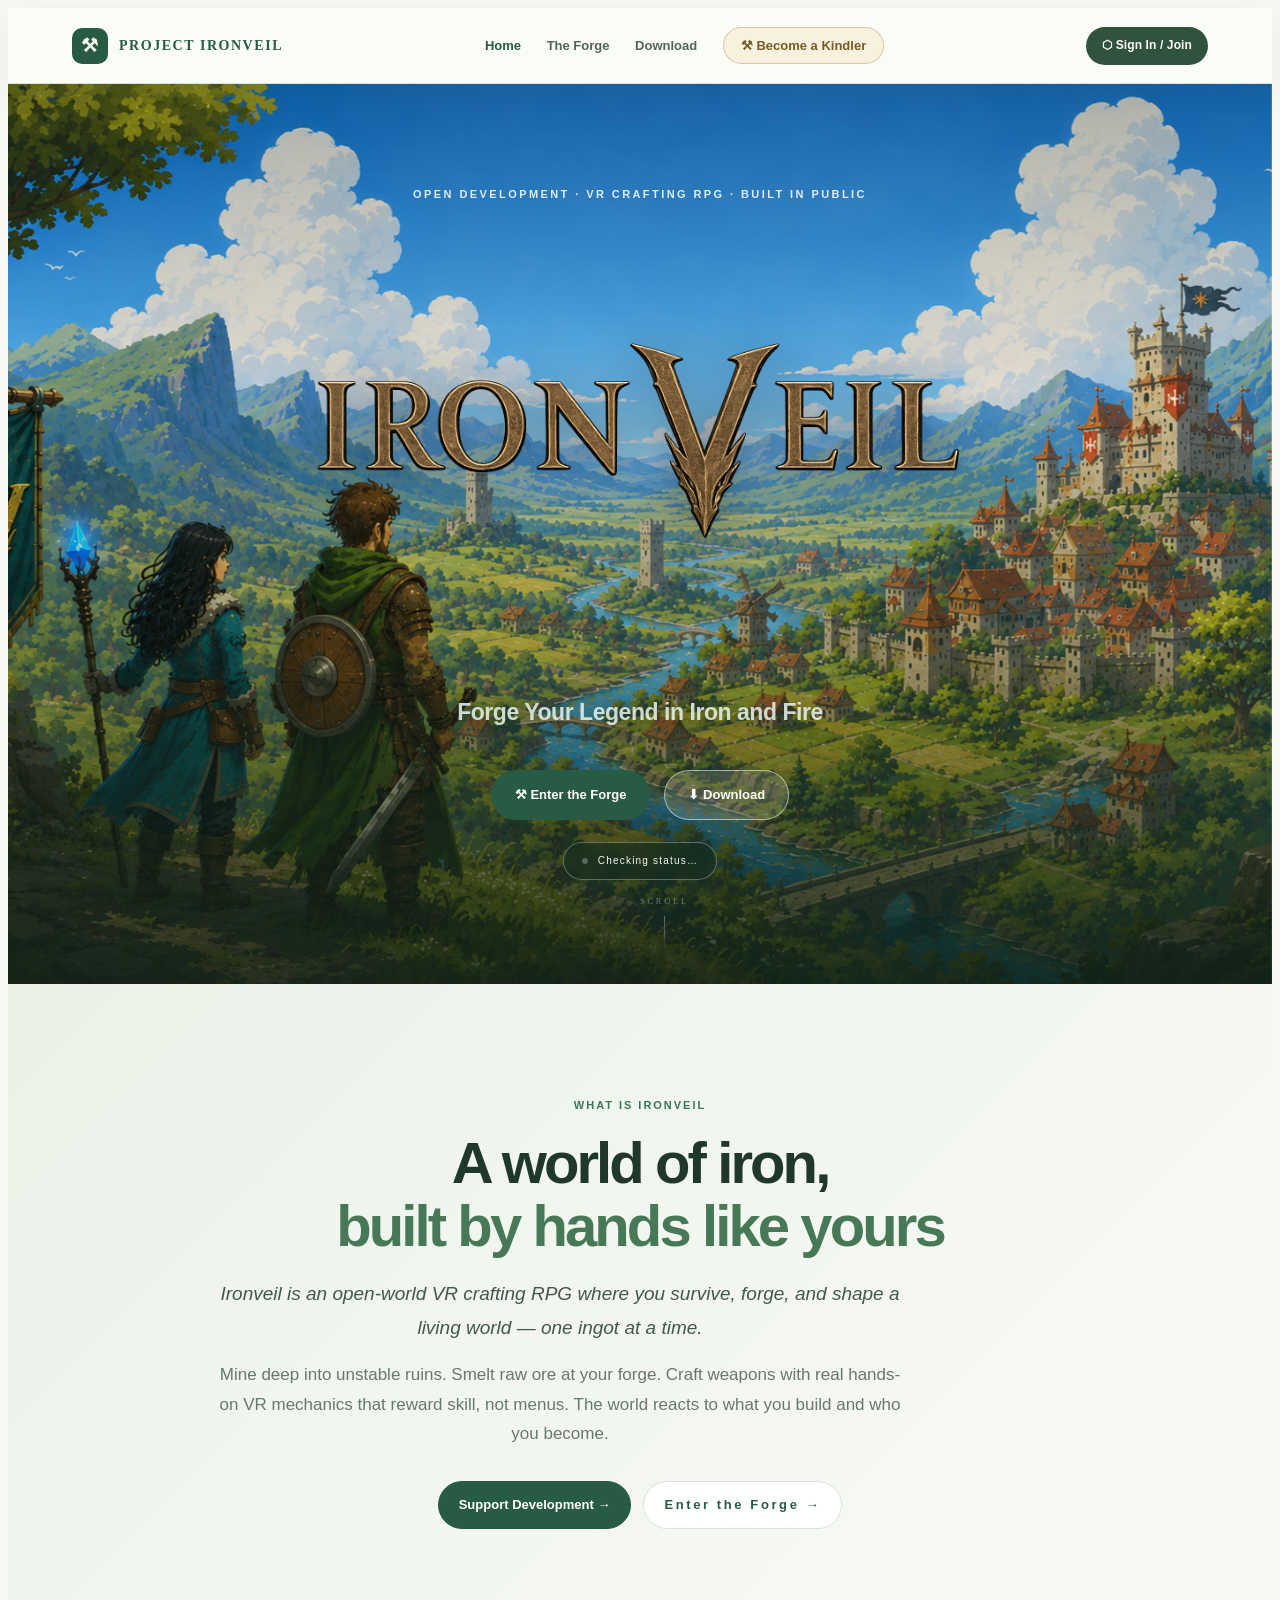
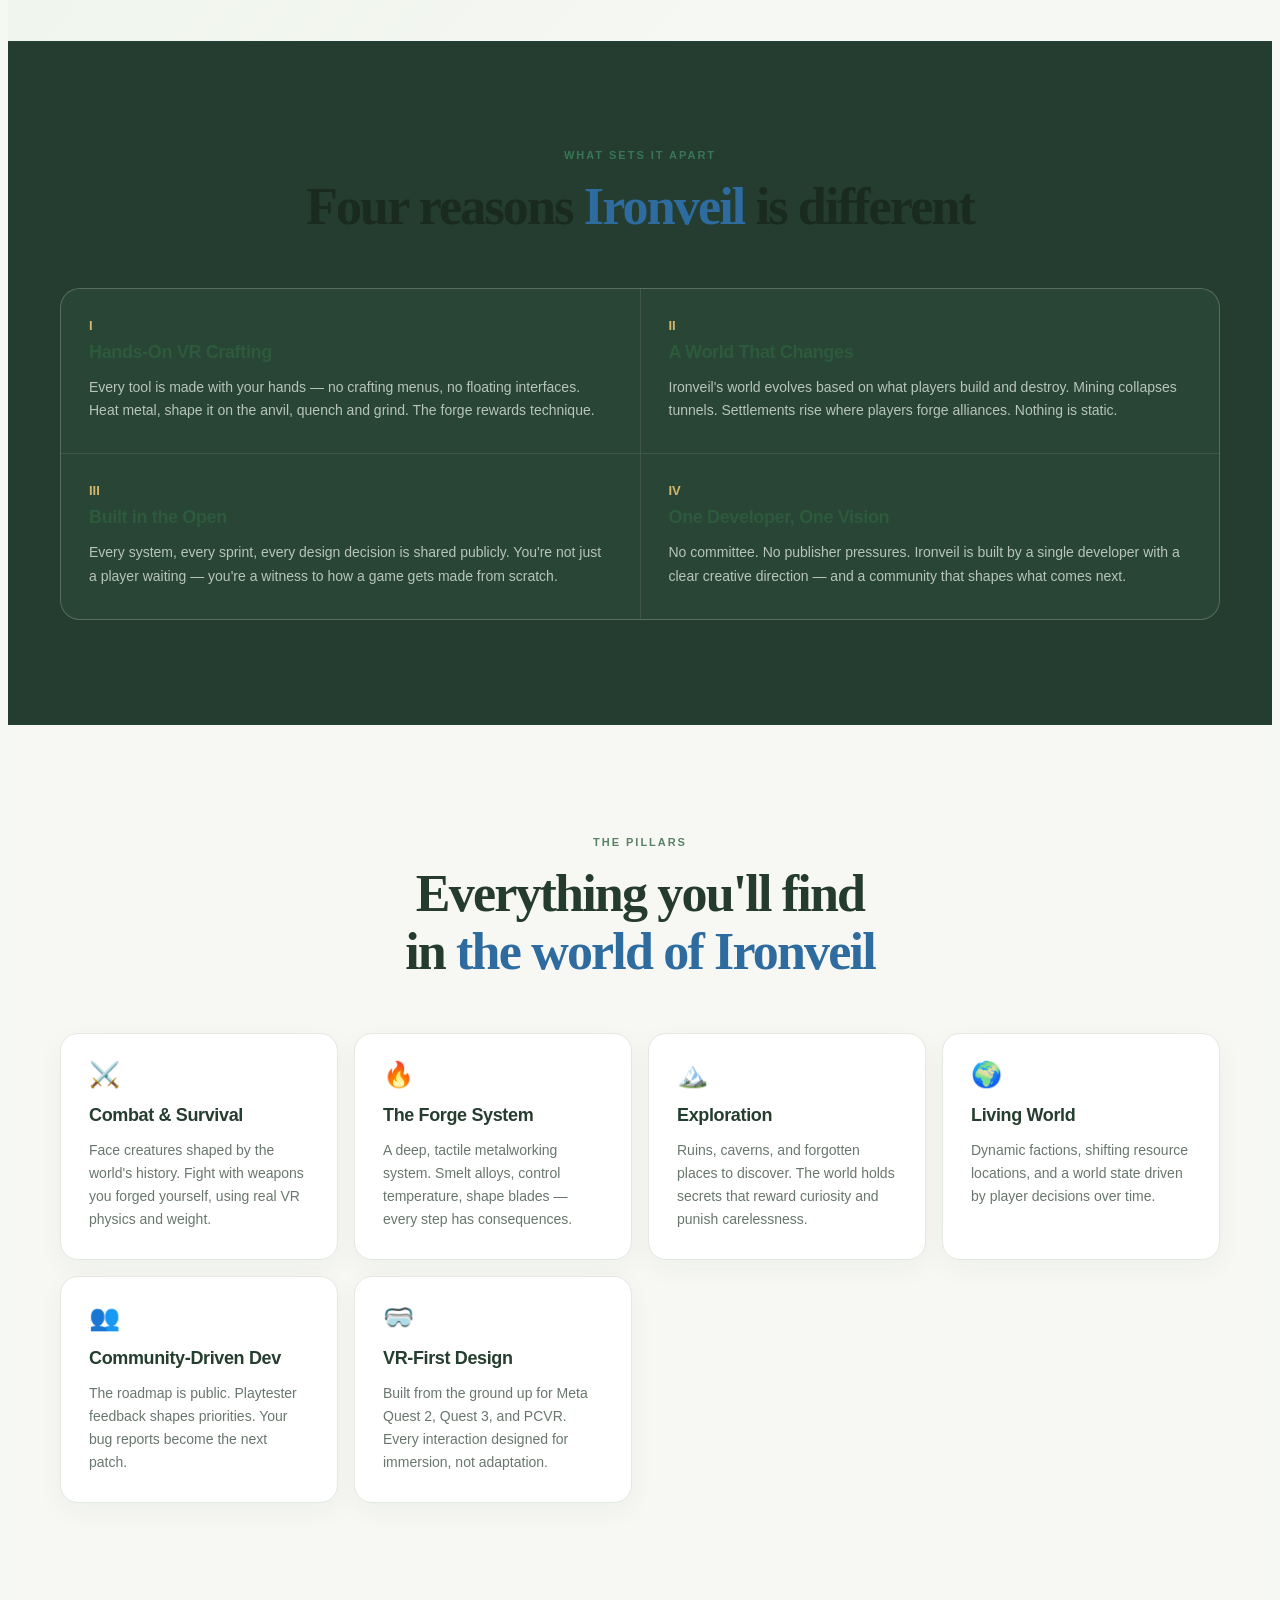
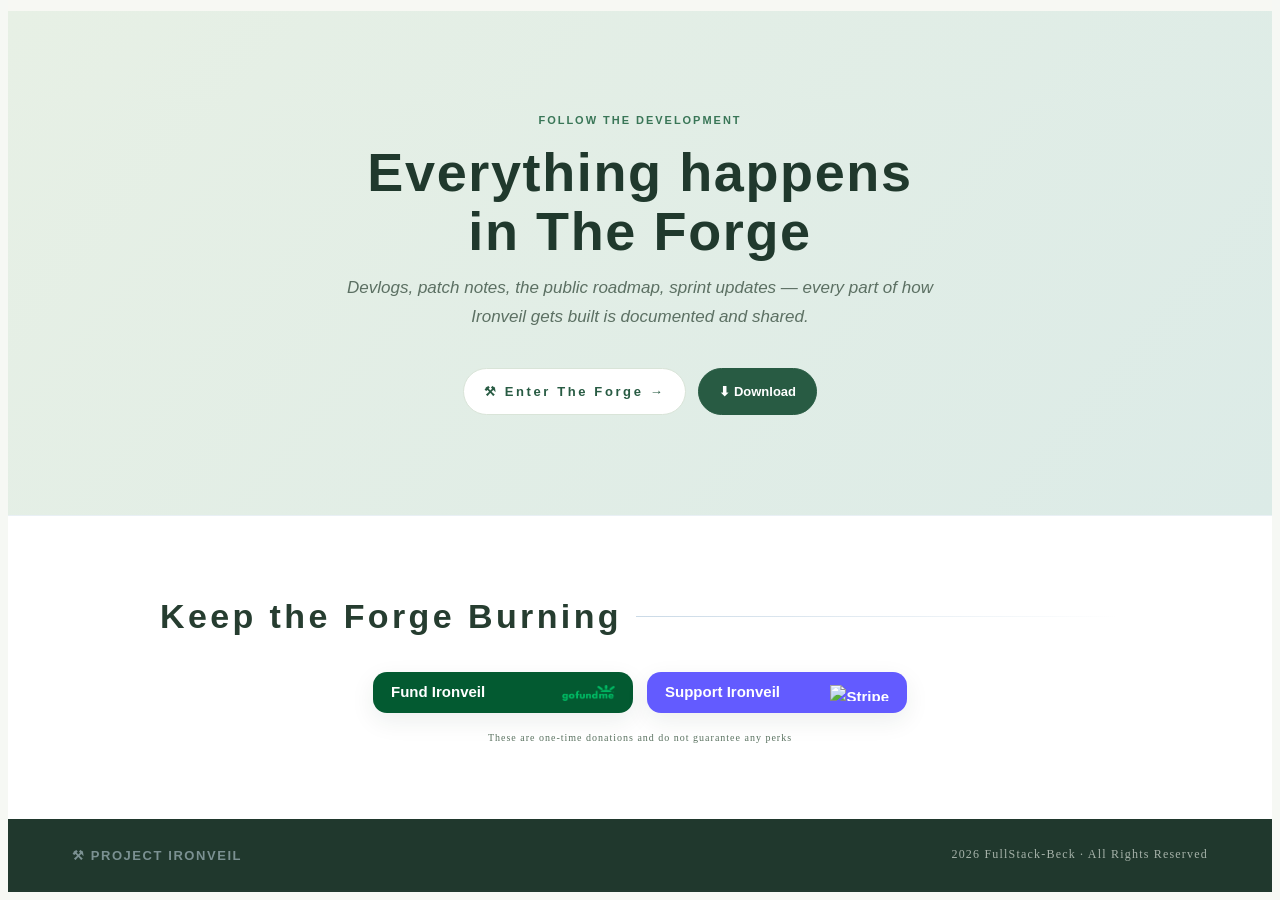
==== commit 546b84e1: "reworked all pages organized styles into .css folder for easier visual evidence" ====
--- a/index.html
+++ b/index.html
@@ -1,778 +1,205 @@
 <!DOCTYPE html>
+
 <html lang="en">
 <head>
-<meta charset="UTF-8">
-<meta name="viewport" content="width=device-width,initial-scale=1">
+<meta charset="utf-8"/>
+<meta content="width=device-width,initial-scale=1" name="viewport"/>
 <title>Project Ironveil — Open Development VR RPG</title>
 <script src="https://cdn.jsdelivr.net/npm/@supabase/supabase-js@2"></script>
-<link href="https://fonts.googleapis.com/css2?family=Cinzel:wght@400;600;700;900&family=Cinzel+Decorative:wght@400;700&family=IM+Fell+English:ital@0;1&family=Crimson+Pro:ital,wght@0,300;0,400;0,600;1,400&display=swap" rel="stylesheet">
-<style>
-/* ── TOKENS ──────────────────────────────────────────────── */
-:root {
-  /* Palette pulled from the hero artwork */
-  --sky:       #d6eaf8;   /* soft blue sky */
-  --sky2:      #b8d9ee;   /* mid sky */
-  --sky3:      #8fc3e0;   /* deeper sky */
-  --mist:      #e8f4f0;   /* hazy meadow light */
-  --cloud:     #f4f9fd;   /* brightest cloud */
-  --forest:    #2d5a3d;   /* deep forest green */
-  --forest2:   #3d7a52;   /* mid forest */
-  --forest3:   #54a06d;   /* bright leaf */
-  --river:     #2e6b9e;   /* river blue */
-  --river2:    #3d8bbf;   /* water shimmer */
-  --river3:    #5aa8d6;   /* light water */
-  --teal:      #1e7060;   /* banner teal */
-  --teal2:     #2a9478;
-  --teal3:     #3ab898;
-  --gold:      #8b6910;
-  --gold2:     #b8900f;
-  --gold3:     #d4a820;
-  --gold4:     #f0c83a;
-  --stone:     #c8c0b0;   /* stone walls */
-  --ink:       #1a2a1e;   /* deep forest ink */
-  --ink2:      #2c3e30;
-  --ink3:      #3d5442;
-  --ink4:      #5a7260;
-  --parch:     #f5ead4;
-  --blood:     #7a1c1c;
-
-  --border-light: rgba(46,107,158,.15);
-  --border-forest: rgba(45,90,61,.15);
-  --shadow: rgba(30,60,40,.12);
-  --shadow2: rgba(30,60,40,.28);
-}
-
-* { margin:0; padding:0; box-sizing:border-box; }
-html { scroll-behavior:smooth; }
-
-body {
-  background: var(--cloud);
-  color: var(--ink);
-  font-family: 'Crimson Pro', serif;
-  font-size: 18px;
-  line-height: 1.7;
-  overflow-x: hidden;
-}
-
-/* ── HEADER ──────────────────────────────────────────────── */
-header {
-  position:fixed; top:0; left:0; right:0; z-index:400;
-  height:64px; padding:0 48px;
-  display:flex; align-items:center; justify-content:space-between;
-  transition: background .4s, border-color .4s, box-shadow .4s;
-}
-
-header.scrolled {
-  background: rgba(244,249,253,.96);
-  border-bottom: 1px solid rgba(46,107,158,.18);
-  box-shadow: 0 2px 28px rgba(30,60,40,.1);
-  backdrop-filter: blur(12px);
-}
-
-.logo {
-  font-family:'Cinzel',serif; font-weight:700;
-  font-size:14px; letter-spacing:.22em;
-  color:rgba(255,255,255,.92); text-decoration:none;
-  display:flex; align-items:center; gap:11px;
-  transition: color .4s;
-}
-header.scrolled .logo { color: var(--forest); }
-
-.logo-mark {
-  width:34px; height:34px;
-  border:1px solid rgba(255,255,255,.3);
-  background:rgba(255,255,255,.12);
-  display:flex; align-items:center; justify-content:center;
-  font-size:15px;
-}
-header.scrolled .logo-mark {
-  border-color: rgba(45,90,61,.3);
-  background: rgba(45,90,61,.08);
-}
-
-nav { display:flex; gap:36px; align-items:center; }
-nav a {
-  font-family:'Cinzel',serif; font-size:10.5px; letter-spacing:.18em;
-  color:rgba(255,255,255,.65); text-decoration:none; transition:color .25s;
-}
-nav a:hover { color: var(--gold4); }
-header.scrolled nav a { color: var(--ink3); }
-header.scrolled nav a:hover { color: var(--forest); }
-
-.header-right { display:flex; gap:8px; align-items:center; }
-
-/* ── BUTTONS ─────────────────────────────────────────────── */
-.btn {
-  font-family:'Cinzel',serif; font-size:10.5px; letter-spacing:.14em;
-  cursor:pointer; transition:all .2s; padding:8px 20px;
-  text-decoration:none; display:inline-flex; align-items:center; gap:6px;
-  border:1px solid;
-}
-.btn.ghost {
-  background: rgba(255,255,255,.12);
-  color: rgba(255,255,255,.85);
-  border-color: rgba(255,255,255,.3);
-}
-.btn.ghost:hover {
-  background: rgba(255,255,255,.22);
-  border-color: rgba(255,255,255,.6);
-}
-header.scrolled .btn.ghost {
-  background: transparent;
-  color: var(--forest);
-  border-color: rgba(45,90,61,.3);
-}
-header.scrolled .btn.ghost:hover {
-  background: rgba(45,90,61,.07);
-  border-color: var(--forest2);
-}
-.btn.forest {
-  background: var(--forest);
-  color: #fff;
-  border-color: var(--forest);
-  font-weight:700;
-}
-.btn.forest:hover { background: var(--forest2); border-color: var(--forest2); }
-.btn.river {
-  background: rgba(46,107,158,.12);
-  color: var(--river);
-  border-color: rgba(46,107,158,.35);
-}
-.btn.river:hover { background: rgba(46,107,158,.2); border-color: var(--river); }
-.btn.gold {
-  background: rgba(139,105,20,.12);
-  color: var(--gold2);
-  border-color: rgba(184,144,15,.4);
-}
-.btn.gold:hover { background: rgba(139,105,20,.22); border-color: var(--gold3); }
-
-.user-chip {
-  display:flex; align-items:center; gap:8px;
-  font-family:'Cinzel',serif; font-size:10px;
-  color: var(--forest); letter-spacing:.08em;
-  padding:6px 14px;
-  border:1px solid rgba(45,90,61,.25);
-  background: rgba(45,90,61,.08);
-  text-decoration:none;
-  transition: all .25s;
-}
-.user-chip:hover { color: var(--forest2); border-color: rgba(45,90,61,.45); }
-
-/* ══ CINEMATIC HERO ══════════════════════════════════════════ */
-.hero-shell {
-  position:relative; width:100%; height:100svh; min-height:640px;
-  overflow:hidden; display:flex; flex-direction:column;
-  align-items:center; justify-content:flex-end;
-  padding-bottom: 100px;
-}
-
-.hero-bg {
-  position:absolute; inset:0;
-  background: url('ironveilmiddlenotitle.png') center 30% / cover no-repeat;
-  transform-origin: center center;
-  will-change: transform;
-}
-
-/* Bright, airy vignette — not dark */
-.hero-vignette {
-  position:absolute; inset:0;
-  background:
-    linear-gradient(to bottom,
-      rgba(30,50,80,.35) 0%,
-      rgba(30,50,80,.0) 22%,
-      rgba(30,50,80,.0) 52%,
-      rgba(20,45,30,.35) 74%,
-      rgba(15,35,20,.82) 100%
-    );
-  z-index:1;
-}
-
-.hero-content {
-  position:relative; z-index:2;
-  display:flex; flex-direction:column;
-  align-items:center;
-  text-align:center;
-  gap:0;
-}
-
-.hero-logo-img {
-  width: clamp(300px, 56vw, 800px);
-  filter: drop-shadow(0 4px 40px rgba(0,0,0,.5)) drop-shadow(0 0 80px rgba(46,107,158,.3));
-  animation: heroFade 1.4s ease both;
-  margin-bottom: 8px;
-}
-
-.hero-eyebrow {
-  font-family:'Cinzel',serif; font-size:9.5px;
-  letter-spacing:.5em; color:rgba(214,234,248,.7);
-  margin-bottom: 28px;
-  animation: heroFade 1.4s .1s ease both;
-}
-
-.hero-tagline {
-  font-family:'IM Fell English',serif; font-style:italic;
-  font-size:clamp(17px,2.2vw,23px);
-  color:rgba(232,244,240,.85);
-  letter-spacing:.05em;
-  text-shadow: 0 2px 20px rgba(0,0,0,.5);
-  margin-bottom: 38px;
-  animation: heroFade 1.4s .2s ease both;
-}
-
-.hero-cta {
-  display:flex; gap:12px; align-items:center;
-  animation: heroFade 1.4s .32s ease both;
-}
-
-/* playtest badge */
-.pt-badge {
-  display:inline-flex; align-items:center; gap:10px;
-  padding:9px 22px;
-  border:1px solid rgba(90,168,214,.3);
-  background:rgba(15,40,60,.45); backdrop-filter:blur(6px);
-  font-family:'Cinzel',serif; font-size:10px;
-  letter-spacing:.12em; color:rgba(214,234,248,.7);
-  animation: heroFade 1.4s .44s ease both;
-  margin-top: 22px;
-}
-.pt-pip {
-  width:6px; height:6px; border-radius:50%;
-  background:rgba(214,234,248,.3);
-  animation:pipPulse 2.5s ease-in-out infinite;
-}
-.pt-pip.open { background:var(--teal3); box-shadow:0 0 6px var(--teal3); }
-.pt-pip.soon { background:var(--gold3); box-shadow:0 0 6px var(--gold3); }
-
-@keyframes pipPulse {
-  0%,100% { opacity:1; transform:scale(1); }
-  50%      { opacity:.35; transform:scale(.7); }
-}
-
-.hero-scroll-cue {
-  position:absolute; bottom:32px; left:50%; transform:translateX(-50%);
-  z-index:2; font-family:'Cinzel',serif; font-size:8.5px;
-  letter-spacing:.32em; color:rgba(214,234,248,.4);
-  display:flex; flex-direction:column; align-items:center; gap:8px;
-  animation: heroFade 2s 1s ease both;
-}
-.scroll-arrow {
-  width:1px; height:36px;
-  background:linear-gradient(to bottom, rgba(214,234,248,.4), transparent);
-  animation: scrollPulse 2s ease-in-out infinite;
-}
-@keyframes scrollPulse {
-  0%,100% { opacity:.3; transform:scaleY(1); }
-  50%      { opacity:.9; transform:scaleY(1.4); }
-}
-
-@keyframes heroFade {
-  from { opacity:0; transform:translateY(18px); }
-  to   { opacity:1; transform:none; }
-}
-
-/* ══ INTRO BAND ══════════════════════════════════════════════ */
-/* The transition from dark hero into light content */
-.intro-band {
-  background: linear-gradient(to bottom, rgba(15,35,20,.82), var(--mist));
-  padding: 80px 60px 64px;
-  text-align: center;
-  position: relative;
-  z-index: 1;
-}
-.intro-band-inner { max-width: 680px; margin: 0 auto; }
-.intro-kicker {
-  font-family:'Cinzel',serif; font-size:9.5px; letter-spacing:.48em;
-  color: var(--teal2); margin-bottom: 18px; display:block;
-}
-.intro-heading {
-  font-family:'Cinzel Decorative',serif;
-  font-size: clamp(22px, 3.8vw, 40px);
-  color: var(--cloud);
-  letter-spacing: .03em; line-height: 1.15;
-  margin-bottom: 20px;
-}
-.intro-heading em { font-style:normal; color: var(--sky3); }
-.intro-body {
-  font-family:'IM Fell English',serif; font-style:italic;
-  font-size: clamp(16px, 1.9vw, 20px);
-  color: rgba(232,244,240,.75);
-  line-height: 1.75; margin-bottom: 16px;
-}
-.intro-body-plain {
-  font-family:'Crimson Pro',serif;
-  font-size: clamp(15px, 1.5vw, 17px);
-  color: rgba(214,234,248,.6);
-  line-height: 1.75; margin-bottom: 32px;
-}
-
-/* ══ LIGHT CONTENT AREA ══════════════════════════════════════ */
-.light-shell {
-  background: var(--cloud);
-  position: relative;
-  z-index: 1;
-}
-
-/* Subtle texture on light sections */
-.light-shell::before {
-  content:''; position:fixed; inset:0; pointer-events:none; z-index:0;
-  background-image: url("data:image/svg+xml,%3Csvg xmlns='http://www.w3.org/2000/svg' width='300' height='300'%3E%3Cfilter id='n'%3E%3CfeTurbulence type='fractalNoise' baseFrequency='0.75' numOctaves='4' stitchTiles='stitch'/%3E%3CfeColorMatrix type='saturate' values='0'/%3E%3C/filter%3E%3Crect width='300' height='300' filter='url(%23n)' opacity='0.06'/%3E%3C/svg%3E");
-  opacity:.4; mix-blend-mode:multiply;
-}
-
-/* ══ WHAT SETS IT APART (light) ══════════════════════════════ */
-.pillars-shell {
-  background: var(--mist);
-  border-top: 1px solid rgba(46,107,158,.1);
-  border-bottom: 1px solid rgba(46,107,158,.1);
-  padding: 72px 60px;
-  position:relative; z-index:1;
-}
-
-.pillars-inner { max-width: 1100px; margin: 0 auto; }
-
-.section-eyebrow {
-  font-family:'Cinzel',serif; font-size:9px; letter-spacing:.46em;
-  color: var(--teal); margin-bottom: 14px; display:block;
-  text-align:center;
-}
-.section-heading-light {
-  font-family:'Cinzel Decorative',serif;
-  font-size: clamp(20px, 3vw, 32px);
-  color: var(--ink); letter-spacing:.03em;
-  text-align:center; margin-bottom: 52px;
-  line-height:1.2;
-}
-.section-heading-light em { font-style:normal; color: var(--river); }
-
-.world-grid {
-  display: grid;
-  grid-template-columns: 1fr 1fr;
-  gap: 32px 60px;
-}
-
-.world-item {}
-.world-item-roman {
-  font-family:'Cinzel Decorative',serif;
-  font-size:28px; color: rgba(46,107,158,.18);
-  line-height:1; margin-bottom: 6px;
-}
-.world-item-title {
-  font-family:'Cinzel',serif; font-size:14px; font-weight:700;
-  letter-spacing:.1em; color: var(--forest);
-  margin-bottom: 8px;
-}
-.world-item-body {
-  font-size:15.5px; color: var(--ink3); line-height:1.7;
-}
-
-/* ══ FEATURE CARDS (sky blue) ════════════════════════════════ */
-.features-shell {
-  background: var(--cloud);
-  padding: 72px 60px;
-  position:relative; z-index:1;
-}
-.features-inner { max-width: 1100px; margin: 0 auto; }
-
-.feature-grid {
-  display: grid;
-  grid-template-columns: repeat(auto-fit, minmax(260px,1fr));
-  gap: 12px;
-  margin-top: 48px;
-}
-
-.feature-card {
-  background: #fff;
-  border: 1px solid rgba(46,107,158,.12);
-  padding: 28px 24px;
-  position: relative; overflow: hidden;
-  transition: border-color .25s, box-shadow .25s, transform .2s;
-  box-shadow: 0 2px 12px rgba(30,60,40,.05);
-}
-.feature-card:hover {
-  border-color: rgba(46,107,158,.3);
-  box-shadow: 0 6px 28px rgba(30,60,40,.1);
-  transform: translateY(-2px);
-}
-.feature-card::before {
-  content:''; position:absolute; top:0; left:0; right:0; height:2px;
-  background: linear-gradient(90deg, var(--river3), var(--forest3));
-  opacity:0; transition:opacity .25s;
-}
-.feature-card:hover::before { opacity:1; }
-
-.feature-icon { font-size:26px; margin-bottom:14px; display:block; line-height:1; }
-.feature-title {
-  font-family:'Cinzel',serif; font-size:13px; font-weight:700;
-  letter-spacing:.08em; color: var(--ink); margin-bottom:8px;
-}
-.feature-desc { font-size:14.5px; color: var(--ink4); line-height:1.65; }
-
-/* ══ FOLLOW THE DEV CTA (forest green) ═══════════════════════ */
-.cta-shell {
-  background: linear-gradient(135deg, var(--forest) 0%, var(--river) 100%);
-  padding: 80px 60px;
-  text-align:center; position:relative; overflow:hidden;
-  z-index:1;
-}
-.cta-shell::before {
-  content:'';
-  position:absolute; inset:0;
-  background-image: url("data:image/svg+xml,%3Csvg xmlns='http://www.w3.org/2000/svg' width='300' height='300'%3E%3Cfilter id='n'%3E%3CfeTurbulence type='fractalNoise' baseFrequency='0.65' numOctaves='3' stitchTiles='stitch'/%3E%3CfeColorMatrix type='saturate' values='0'/%3E%3C/filter%3E%3Crect width='300' height='300' filter='url(%23n)' opacity='0.07'/%3E%3C/svg%3E");
-  opacity:.5; mix-blend-mode:overlay;
-}
-.cta-inner { max-width:600px; margin:0 auto; position:relative; z-index:1; }
-.cta-kicker {
-  font-family:'Cinzel',serif; font-size:9px; letter-spacing:.46em;
-  color:rgba(214,234,248,.6); margin-bottom:14px; display:block;
-}
-.cta-heading {
-  font-family:'Cinzel Decorative',serif;
-  font-size:clamp(22px,3.5vw,36px);
-  color:#fff; letter-spacing:.03em; line-height:1.15;
-  margin-bottom:14px;
-}
-.cta-body {
-  font-family:'IM Fell English',serif; font-style:italic;
-  font-size:17px; color:rgba(232,244,240,.75);
-  margin-bottom:36px; line-height:1.7;
-}
-.btn.cta-white {
-  background: rgba(255,255,255,.15);
-  color: #fff; border-color: rgba(255,255,255,.4);
-  font-size:12px; padding:13px 36px; letter-spacing:.2em;
-}
-.btn.cta-white:hover {
-  background: rgba(255,255,255,.28);
-  border-color: rgba(255,255,255,.75);
-}
-.btn.cta-pale {
-  background: transparent;
-  color: rgba(214,234,248,.8); border-color: rgba(214,234,248,.3);
-  font-size:11px; padding:11px 26px;
-}
-.btn.cta-pale:hover {
-  background: rgba(214,234,248,.1);
-  border-color: rgba(214,234,248,.6);
-}
-
-/* ══ SUPPORT ══════════════════════════════════════════════════ */
-.support-shell {
-  border-top: 1px solid rgba(46,107,158,.1);
-  background: var(--mist);
-  padding: 64px 60px;
-}
-.support-inner { max-width:960px; margin:0 auto; }
-.support-header {
-  display:flex; align-items:center; gap:14px; margin-bottom:28px;
-}
-.support-title {
-  font-family:'Cinzel',serif; font-size:18px; font-weight:700;
-  color:var(--ink); letter-spacing:.1em; white-space:nowrap;
-}
-.support-rule { flex:1; height:1px; background:linear-gradient(90deg, rgba(46,107,158,.25), transparent); }
-.support-box { display:flex; flex-direction:row; align-items:center; justify-content:center; gap:16px; flex-wrap:wrap; }
-
-.gofundme-support-button {
-  display:inline-flex; align-items:center; justify-content:space-between; gap:18px;
-  background:#035a31; color:white; text-decoration:none;
-  font-family:Inter,sans-serif; font-weight:600; font-size:15px;
-  padding:8px 18px; border-radius:6px; min-width:260px;
-  box-shadow:0 4px 14px rgba(3,90,49,.25);
-  transition:transform .18s ease,box-shadow .18s ease;
-}
-.gofundme-support-button:hover { transform:translateY(-1px); box-shadow:0 6px 20px rgba(3,90,49,.35); }
-.gofundme-badge img { height:16px; width:auto; display:block; }
-
-.stripe-support-button {
-  display:inline-flex; align-items:center; justify-content:space-between; gap:18px;
-  background:#635bff; color:white; text-decoration:none;
-  font-family:Inter,sans-serif; font-weight:600; font-size:15px;
-  padding:8px 18px; border-radius:6px; min-width:260px;
-  box-shadow:0 4px 14px rgba(99,91,255,.25);
-  transition:transform .18s ease,box-shadow .18s ease,background .18s ease;
-}
-.stripe-support-button:hover { background:#5851e6; transform:translateY(-1px); box-shadow:0 6px 20px rgba(99,91,255,.35); }
-.stripe-badge img { height:16px; width:auto; display:block; }
-
-/* ── SKELETON ─────────────────────────────────────────────── */
-.skel {
-  background:linear-gradient(90deg,rgba(0,0,0,.04) 25%,rgba(0,0,0,.08) 50%,rgba(0,0,0,.04) 75%);
-  background-size:200% 100%; animation:shim 1.4s infinite;
-}
-@keyframes shim { from{background-position:200% 0} to{background-position:-200% 0} }
-
-/* ── AUTH MODAL ──────────────────────────────────────────── */
-.auth-overlay { position:fixed; inset:0; z-index:600; background:rgba(20,50,30,.7); display:none; align-items:center; justify-content:center; padding:20px; backdrop-filter:blur(8px); }
-.auth-overlay.open { display:flex; }
-.auth-box { background:var(--cloud); border:1px solid rgba(46,107,158,.25); width:100%; max-width:420px; box-shadow:0 32px 80px rgba(20,50,30,.25); animation:fadeUp .28s cubic-bezier(.34,1.56,.64,1); }
-@keyframes fadeUp { from{opacity:0;transform:translateY(20px)} to{opacity:1;transform:none} }
-.auth-head { background:linear-gradient(135deg, var(--forest), var(--river)); padding:26px 28px 20px; text-align:center; }
-.auth-title { font-family:'Cinzel Decorative',serif; font-size:18px; color:#fff; letter-spacing:.06em; margin-bottom:4px; }
-.auth-sub   { font-style:italic; font-size:13.5px; color:rgba(214,234,248,.7); }
-.auth-body  { padding:24px 28px; }
-.auth-tabs  { display:flex; gap:0; margin-bottom:22px; border:1px solid rgba(46,107,158,.2); }
-.auth-tab   { flex:1; padding:9px; text-align:center; font-family:'Cinzel',serif; font-size:10px; letter-spacing:.14em; color:var(--ink4); cursor:pointer; border:none; background:none; transition:all .2s; }
-.auth-tab.active { background:rgba(46,107,158,.08); color:var(--river); border-bottom:2px solid var(--river2); }
-.field { margin-bottom:14px; }
-.field label { display:block; font-family:'Cinzel',serif; font-size:9.5px; letter-spacing:.18em; color:var(--ink4); margin-bottom:5px; }
-.field input { width:100%; background:#fff; border:1px solid rgba(46,107,158,.2); color:var(--ink); padding:10px 14px; font-family:'Crimson Pro',serif; font-size:16px; outline:none; transition:border-color .2s; }
-.field input:focus { border-color: var(--river2); }
-.auth-btn { width:100%; padding:13px; background:linear-gradient(135deg, var(--forest), var(--river)); border:none; color:#fff; font-family:'Cinzel',serif; font-size:11px; letter-spacing:.14em; cursor:pointer; transition:opacity .2s; margin-bottom:10px; }
-.auth-btn:hover { opacity:.88; }
-.auth-msg { font-family:'Cinzel',serif; font-size:11px; color:var(--blood); text-align:center; min-height:18px; letter-spacing:.06em; }
-
-/* ── FOOTER ──────────────────────────────────────────────── */
-footer {
-  border-top:1px solid rgba(46,107,158,.12); padding:28px 60px;
-  background: var(--ink);
-  display:flex; justify-content:space-between; align-items:center;
-  position:relative; z-index:1;
-}
-.footer-logo  { font-family:'Cinzel',serif; font-size:13px; letter-spacing:.14em; color:rgba(214,234,248,.5); }
-.footer-right { font-family:'Cinzel',serif; font-size:10px; letter-spacing:.1em; color:rgba(214,234,248,.3); }
-
-.hidden { display:none !important; }
-
-/* ── ORNAMENT DIVIDER ─────────────────────────────────────── */
-.orn-divider {
-  display:flex; align-items:center; gap:18px;
-  max-width:1100px; margin:0 auto;
-  padding:0 60px;
-}
-.orn-divider::before, .orn-divider::after {
-  content:''; flex:1; height:1px;
-  background:linear-gradient(90deg, transparent, rgba(46,107,158,.2), transparent);
-}
-.orn-glyph {
-  font-family:'Cinzel',serif; font-size:11px;
-  color:rgba(46,107,158,.45); letter-spacing:.22em; white-space:nowrap;
-}
-
-/* ── RESPONSIVE ──────────────────────────────────────────── */
-@media(max-width:900px) {
-  header { padding:0 20px; }
-  nav    { display:none; }
-  .intro-band { padding:60px 28px 48px; }
-  .pillars-shell { padding:56px 28px; }
-  .world-grid { grid-template-columns:1fr; gap:28px; }
-  .features-shell { padding:56px 28px; }
-  .feature-grid { grid-template-columns:1fr; }
-  .cta-shell { padding:60px 28px; }
-  .support-shell { padding:48px 28px; }
-  footer { padding:24px 20px; flex-direction:column; gap:8px; text-align:center; }
-}
-
-@media(prefers-reduced-motion:reduce) {
-  .hero-bg, .hero-logo-img, .hero-tagline, .hero-eyebrow,
-  .hero-cta, .pt-badge, .hero-scroll-cue { animation:none; }
-}
-</style>
+<link href="styles.css" rel="stylesheet"/>
 </head>
-<body>
-
+<body class="page-index">
 <!-- ── HEADER ─────────────────────────────────────────────── -->
 <header id="site-header">
-  <a class="logo" href="index.html">
-    <div class="logo-mark">⚒</div>
+<a class="logo" href="index.html">
+<div class="logo-mark">⚒</div>
     PROJECT IRONVEIL
   </a>
-  <nav>
-    <a href="community.html">The Forge</a>
-    <a href="download.html">Download</a>
-    <a href="supporter.html" style="color:rgba(240,200,58,.75);border:1px solid rgba(240,200,58,.25);padding:5px 14px;background:rgba(139,105,20,.15);">⚒ Become a Kindler</a>
-  </nav>
-  <div class="header-right" id="header-right">
-    <button class="btn ghost" onclick="openAuth()">⬡ Sign In / Join</button>
-  </div>
+<nav>
+<a class="active" href="index.html">Home</a>
+<a href="community.html">The Forge</a>
+<a href="download.html">Download</a>
+<a class="nav-kindler" href="supporter.html">⚒ Become a Kindler</a>
+</nav>
+<div class="header-right" id="header-right">
+<button class="btn-hdr" onclick="openAuth()">⬡ Sign In / Join</button>
+</div>
 </header>
-
 <!-- ══ CINEMATIC HERO ════════════════════════════════════ -->
 <div class="hero-shell" id="hero-shell">
-  <div class="hero-bg" id="hero-bg"></div>
-  <div class="hero-vignette"></div>
-
-  <div class="hero-content">
-    <div class="hero-eyebrow">Open Development · VR Crafting RPG · Built in Public</div>
-    <img class="hero-logo-img" src="ironveiltitle.png" alt="Ironveil">
-    <p class="hero-tagline">Forge Your Legend in Iron and Fire</p>
-
-    <div class="hero-cta">
-      <a href="community.html" class="btn forest">⚒ Enter the Forge</a>
-      <a href="download.html" class="btn ghost">⬇ Download</a>
-    </div>
-
-    <div class="pt-badge">
-      <div class="pt-pip" id="pt-pip"></div>
-      <span id="pt-text">Checking status…</span>
-    </div>
-  </div>
-
-  <div class="hero-scroll-cue">
-    <span>SCROLL</span>
-    <div class="scroll-arrow"></div>
-  </div>
-</div>
-
+<div class="hero-bg" id="hero-bg"></div>
+<div class="hero-vignette"></div>
+<div class="hero-content">
+<div class="hero-eyebrow">Open Development · VR Crafting RPG · Built in Public</div>
+<img alt="Ironveil" class="hero-logo-img" src="ironveiltitle.png"/>
+<p class="hero-tagline">Forge Your Legend in Iron and Fire</p>
+<div class="hero-cta">
+<a class="btn forest" href="community.html">⚒ Enter the Forge</a>
+<a class="btn ghost" href="download.html">⬇ Download</a>
+</div>
+<div class="pt-badge">
+<div class="pt-pip" id="pt-pip"></div>
+<span id="pt-text">Checking status…</span>
+</div>
+</div>
+<div class="hero-scroll-cue">
+<span>SCROLL</span>
+<div class="scroll-arrow"></div>
+</div>
+</div>
 <!-- ══ INTRO BAND — dark→light transition ════════════════ -->
 <div class="intro-band">
-  <div class="intro-band-inner">
-    <span class="intro-kicker">What is Ironveil</span>
-    <h2 class="intro-heading">A world of iron,<br><em>built by hands like yours</em></h2>
-    <p class="intro-body">
+<div class="intro-band-inner">
+<span class="intro-kicker">What is Ironveil</span>
+<h2 class="intro-heading">A world of iron,<br/><em>built by hands like yours</em></h2>
+<p class="intro-body">
       Ironveil is an open-world VR crafting RPG where you survive, forge, and shape a living world — one ingot at a time.
     </p>
-    <p class="intro-body-plain">
+<p class="intro-body-plain">
       Mine deep into unstable ruins. Smelt raw ore at your forge. Craft weapons with real hands-on VR mechanics that reward skill, not menus. The world reacts to what you build and who you become.
     </p>
-    <div style="display:flex;gap:12px;justify-content:center;flex-wrap:wrap;">
-      <a href="supporter.html" class="btn cta-pale">Support Development →</a>
-      <a href="community.html" class="btn cta-white">Enter the Forge →</a>
-    </div>
-  </div>
-</div>
-
+<div class="iv-inline-001">
+<a class="btn cta-pale" href="supporter.html">Support Development →</a>
+<a class="btn cta-white" href="community.html">Enter the Forge →</a>
+</div>
+</div>
+</div>
 <!-- ══ PILLARS — What sets it apart ═══════════════════════ -->
 <div class="pillars-shell">
-  <div class="pillars-inner">
-    <span class="section-eyebrow">What Sets It Apart</span>
-    <h2 class="section-heading-light">Four reasons <em>Ironveil</em> is different</h2>
-    <div class="world-grid">
-      <div class="world-item">
-        <div class="world-item-roman">I</div>
-        <div class="world-item-title">Hands-On VR Crafting</div>
-        <p class="world-item-body">Every tool is made with your hands — no crafting menus, no floating interfaces. Heat metal, shape it on the anvil, quench and grind. The forge rewards technique.</p>
-      </div>
-      <div class="world-item">
-        <div class="world-item-roman">II</div>
-        <div class="world-item-title">A World That Changes</div>
-        <p class="world-item-body">Ironveil's world evolves based on what players build and destroy. Mining collapses tunnels. Settlements rise where players forge alliances. Nothing is static.</p>
-      </div>
-      <div class="world-item">
-        <div class="world-item-roman">III</div>
-        <div class="world-item-title">Built in the Open</div>
-        <p class="world-item-body">Every system, every sprint, every design decision is shared publicly. You're not just a player waiting — you're a witness to how a game gets made from scratch.</p>
-      </div>
-      <div class="world-item">
-        <div class="world-item-roman">IV</div>
-        <div class="world-item-title">One Developer, One Vision</div>
-        <p class="world-item-body">No committee. No publisher pressures. Ironveil is built by a single developer with a clear creative direction — and a community that shapes what comes next.</p>
-      </div>
-    </div>
-  </div>
-</div>
-
+<div class="pillars-inner">
+<span class="section-eyebrow">What Sets It Apart</span>
+<h2 class="section-heading-light">Four reasons <em>Ironveil</em> is different</h2>
+<div class="world-grid">
+<div class="world-item">
+<div class="world-item-roman">I</div>
+<div class="world-item-title">Hands-On VR Crafting</div>
+<p class="world-item-body">Every tool is made with your hands — no crafting menus, no floating interfaces. Heat metal, shape it on the anvil, quench and grind. The forge rewards technique.</p>
+</div>
+<div class="world-item">
+<div class="world-item-roman">II</div>
+<div class="world-item-title">A World That Changes</div>
+<p class="world-item-body">Ironveil's world evolves based on what players build and destroy. Mining collapses tunnels. Settlements rise where players forge alliances. Nothing is static.</p>
+</div>
+<div class="world-item">
+<div class="world-item-roman">III</div>
+<div class="world-item-title">Built in the Open</div>
+<p class="world-item-body">Every system, every sprint, every design decision is shared publicly. You're not just a player waiting — you're a witness to how a game gets made from scratch.</p>
+</div>
+<div class="world-item">
+<div class="world-item-roman">IV</div>
+<div class="world-item-title">One Developer, One Vision</div>
+<p class="world-item-body">No committee. No publisher pressures. Ironveil is built by a single developer with a clear creative direction — and a community that shapes what comes next.</p>
+</div>
+</div>
+</div>
+</div>
 <!-- ══ FEATURE CARDS ═══════════════════════════════════════ -->
 <div class="features-shell">
-  <div class="features-inner">
-    <span class="section-eyebrow">The Pillars</span>
-    <h2 class="section-heading-light">Everything you'll find<br>in <em>the world of Ironveil</em></h2>
-    <div class="feature-grid">
-      <div class="feature-card">
-        <span class="feature-icon">⚔️</span>
-        <div class="feature-title">Combat & Survival</div>
-        <p class="feature-desc">Face creatures shaped by the world's history. Fight with weapons you forged yourself, using real VR physics and weight.</p>
-      </div>
-      <div class="feature-card">
-        <span class="feature-icon">🔥</span>
-        <div class="feature-title">The Forge System</div>
-        <p class="feature-desc">A deep, tactile metalworking system. Smelt alloys, control temperature, shape blades — every step has consequences.</p>
-      </div>
-      <div class="feature-card">
-        <span class="feature-icon">🏔️</span>
-        <div class="feature-title">Exploration</div>
-        <p class="feature-desc">Ruins, caverns, and forgotten places to discover. The world holds secrets that reward curiosity and punish carelessness.</p>
-      </div>
-      <div class="feature-card">
-        <span class="feature-icon">🌍</span>
-        <div class="feature-title">Living World</div>
-        <p class="feature-desc">Dynamic factions, shifting resource locations, and a world state driven by player decisions over time.</p>
-      </div>
-      <div class="feature-card">
-        <span class="feature-icon">👥</span>
-        <div class="feature-title">Community-Driven Dev</div>
-        <p class="feature-desc">The roadmap is public. Playtester feedback shapes priorities. Your bug reports become the next patch.</p>
-      </div>
-      <div class="feature-card">
-        <span class="feature-icon">🥽</span>
-        <div class="feature-title">VR-First Design</div>
-        <p class="feature-desc">Built from the ground up for Meta Quest 2, Quest 3, and PCVR. Every interaction designed for immersion, not adaptation.</p>
-      </div>
-    </div>
-  </div>
-</div>
-
+<div class="features-inner">
+<span class="section-eyebrow">The Pillars</span>
+<h2 class="section-heading-light">Everything you'll find<br/>in <em>the world of Ironveil</em></h2>
+<div class="feature-grid">
+<div class="feature-card">
+<span class="feature-icon">⚔️</span>
+<div class="feature-title">Combat &amp; Survival</div>
+<p class="feature-desc">Face creatures shaped by the world's history. Fight with weapons you forged yourself, using real VR physics and weight.</p>
+</div>
+<div class="feature-card">
+<span class="feature-icon">🔥</span>
+<div class="feature-title">The Forge System</div>
+<p class="feature-desc">A deep, tactile metalworking system. Smelt alloys, control temperature, shape blades — every step has consequences.</p>
+</div>
+<div class="feature-card">
+<span class="feature-icon">🏔️</span>
+<div class="feature-title">Exploration</div>
+<p class="feature-desc">Ruins, caverns, and forgotten places to discover. The world holds secrets that reward curiosity and punish carelessness.</p>
+</div>
+<div class="feature-card">
+<span class="feature-icon">🌍</span>
+<div class="feature-title">Living World</div>
+<p class="feature-desc">Dynamic factions, shifting resource locations, and a world state driven by player decisions over time.</p>
+</div>
+<div class="feature-card">
+<span class="feature-icon">👥</span>
+<div class="feature-title">Community-Driven Dev</div>
+<p class="feature-desc">The roadmap is public. Playtester feedback shapes priorities. Your bug reports become the next patch.</p>
+</div>
+<div class="feature-card">
+<span class="feature-icon">🥽</span>
+<div class="feature-title">VR-First Design</div>
+<p class="feature-desc">Built from the ground up for Meta Quest 2, Quest 3, and PCVR. Every interaction designed for immersion, not adaptation.</p>
+</div>
+</div>
+</div>
+</div>
 <!-- ══ CTA BAND ════════════════════════════════════════════ -->
 <div class="cta-shell">
-  <div class="cta-inner">
-    <span class="cta-kicker">Follow the Development</span>
-    <h2 class="cta-heading">Everything happens<br>in The Forge</h2>
-    <p class="cta-body">
+<div class="cta-inner">
+<span class="cta-kicker">Follow the Development</span>
+<h2 class="cta-heading">Everything happens<br/>in The Forge</h2>
+<p class="cta-body">
       Devlogs, patch notes, the public roadmap, sprint updates — every part of how Ironveil gets built is documented and shared.
     </p>
-    <div style="display:flex;gap:12px;justify-content:center;flex-wrap:wrap;">
-      <a href="community.html" class="btn cta-white">⚒ Enter The Forge →</a>
-      <a href="download.html" class="btn cta-pale">⬇ Download</a>
-    </div>
-  </div>
-</div>
-
+<div class="iv-inline-001">
+<a class="btn cta-white" href="community.html">⚒ Enter The Forge →</a>
+<a class="btn cta-pale" href="download.html">⬇ Download</a>
+</div>
+</div>
+</div>
 <!-- ══ SUPPORT ══════════════════════════════════════════════ -->
 <div class="support-shell" id="support">
-  <div class="support-inner">
-    <div class="support-header">
-      <h2 class="support-title">Keep the Forge Burning</h2>
-      <div class="support-rule"></div>
-    </div>
-    <div class="support-box">
-      <a class="gofundme-support-button" href="https://www.gofundme.com/f/fund-the-development-of-ironveil" target="_blank">
-        <span>Fund Ironveil</span>
-        <div class="gofundme-badge"><img src="GoFundMe_logo.png" alt="GoFundMe"></div>
-      </a>
-      <a class="stripe-support-button" href="https://donate.stripe.com/9B6aEX3pGerm5M0buU2oE00" target="_blank">
-        <span>Support Ironveil</span>
-        <div class="stripe-badge"><img src="1685814419stripe-logo-white.png" alt="Stripe"></div>
-      </a>
-      <script src='https://storage.ko-fi.com/cdn/widget/Widget_2.js'></script>
-      <script>kofiwidget2.init('Support the forge on Ko-fi','#2d5a3d','I1H5212LN3');kofiwidget2.draw();</script>
-    </div>
-    <p style="text-align:center;font-family:'Cinzel',serif;font-size:10px;letter-spacing:.1em;color:var(--ink4);margin-top:16px;">These are one-time donations and do not guarantee any perks</p>
-  </div>
-</div>
-
+<div class="support-inner">
+<div class="support-header">
+<h2 class="support-title">Keep the Forge Burning</h2>
+<div class="support-rule"></div>
+</div>
+<div class="support-box">
+<a class="gofundme-support-button" href="https://www.gofundme.com/f/fund-the-development-of-ironveil" target="_blank">
+<span>Fund Ironveil</span>
+<div class="gofundme-badge"><img alt="GoFundMe" src="GoFundMe_logo.png"/></div>
+</a>
+<a class="stripe-support-button" href="https://donate.stripe.com/9B6aEX3pGerm5M0buU2oE00" target="_blank">
+<span>Support Ironveil</span>
+<div class="stripe-badge"><img alt="Stripe" src="1685814419stripe-logo-white.png"/></div>
+</a>
+<script src="https://storage.ko-fi.com/cdn/widget/Widget_2.js"></script>
+<script>kofiwidget2.init('Support the forge on Ko-fi','#2d5a3d','I1H5212LN3');kofiwidget2.draw();</script>
+</div>
+<p class="iv-inline-002">These are one-time donations and do not guarantee any perks</p>
+</div>
+</div>
 <!-- ── FOOTER ──────────────────────────────────────────────── -->
 <footer>
-  <div class="footer-logo">⚒ PROJECT IRONVEIL</div>
-  <div class="footer-right">2026 FullStack-Beck · All Rights Reserved</div>
+<div class="footer-logo">⚒ PROJECT IRONVEIL</div>
+<div class="footer-right">2026 FullStack-Beck · All Rights Reserved</div>
 </footer>
-
 <!-- ── AUTH MODAL ─────────────────────────────────────────── -->
 <div class="auth-overlay" id="auth-overlay" onclick="closeAuth(event)">
-  <div class="auth-box">
-    <div class="auth-head">
-      <div class="auth-title">Ironveil</div>
-      <div class="auth-sub">Join the open development</div>
-    </div>
-    <div class="auth-body">
-      <div class="auth-tabs">
-        <button class="auth-tab active" id="tab-in" onclick="switchTab('in')">Sign In</button>
-        <button class="auth-tab" id="tab-up" onclick="switchTab('up')">Join</button>
-      </div>
-      <div id="form-in">
-        <div class="field"><label>Email</label><input type="email" id="in-email" placeholder="your@email.com"></div>
-        <div class="field"><label>Password</label><input type="password" id="in-pass" placeholder="••••••••" onkeydown="if(event.key==='Enter')doSignIn()"></div>
-        <button class="auth-btn" onclick="doSignIn()">Enter the Forge</button>
-      </div>
-      <div id="form-up" style="display:none">
-        <div class="field"><label>Display Name</label><input type="text" id="up-name" placeholder="Your name or alias"></div>
-        <div class="field"><label>Email</label><input type="email" id="up-email" placeholder="your@email.com"></div>
-        <div class="field"><label>Password</label><input type="password" id="up-pass" placeholder="Min. 6 characters" onkeydown="if(event.key==='Enter')doSignUp()"></div>
-        <button class="auth-btn" onclick="doSignUp()">Pledge Your Name</button>
-      </div>
-      <div class="auth-msg" id="auth-msg"></div>
-    </div>
-  </div>
-</div>
-
+<div class="auth-box">
+<div class="auth-head">
+<div class="auth-title">Ironveil</div>
+<div class="auth-sub">Join the open development</div>
+</div>
+<div class="auth-body">
+<div class="auth-tabs">
+<button class="auth-tab active" id="tab-in" onclick="switchTab('in')">Sign In</button>
+<button class="auth-tab" id="tab-up" onclick="switchTab('up')">Join</button>
+</div>
+<div id="form-in">
+<div class="field"><label>Email</label><input id="in-email" placeholder="your@email.com" type="email"/></div>
+<div class="field"><label>Password</label><input id="in-pass" onkeydown="if(event.key==='Enter')doSignIn()" placeholder="••••••••" type="password"/></div>
+<button class="auth-btn" onclick="doSignIn()">Enter the Forge</button>
+</div>
+<div class="iv-inline-003" id="form-up">
+<div class="field"><label>Display Name</label><input id="up-name" placeholder="Your name or alias" type="text"/></div>
+<div class="field"><label>Email</label><input id="up-email" placeholder="your@email.com" type="email"/></div>
+<div class="field"><label>Password</label><input id="up-pass" onkeydown="if(event.key==='Enter')doSignUp()" placeholder="Min. 6 characters" type="password"/></div>
+<button class="auth-btn" onclick="doSignUp()">Pledge Your Name</button>
+</div>
+<div class="auth-msg" id="auth-msg"></div>
+</div>
+</div>
+</div>
 <script>
 /* ── CONFIG ──────────────────────────────────────────────── */
 const SUPABASE_URL = 'https://tzehikqnnzaykyaomzer.supabase.co';
@@ -822,11 +249,11 @@
     const canAdmin = profile.role==='developer'||profile.role==='admin';
     el.innerHTML = `
       <a class="user-chip" href="profile.html">⚒ ${name}</a>
-      ${canAdmin?`<a class="btn ghost" href="admin.html">⬡ Dev Portal</a>`:''}
-      <button class="btn ghost" onclick="doSignOut()">Sign Out</button>
+      ${canAdmin?`<a class="btn-hdr" href="admin.html">⬡ Dev Portal</a>`:''}
+      <button class="btn-hdr" onclick="doSignOut()">Sign Out</button>
     `;
   } else {
-    el.innerHTML = `<button class="btn ghost" onclick="openAuth()">⬡ Sign In / Join</button>`;
+    el.innerHTML = `<button class="btn-hdr" onclick="openAuth()">⬡ Sign In / Join</button>`;
   }
 }
 
--- a/styles.css
+++ b/styles.css
@@ -0,0 +1,4448 @@
+/* =========================================================
+   PROJECT IRONVEIL — SHARED STYLESHEET
+   One stylesheet for all five pages. Page-specific rules are
+   scoped by body.page-* so they cannot leak across pages.
+   ========================================================= */
+
+:root {
+  --iv-ink:#1d2a25; --iv-muted:#66756c; --iv-green:#285b43; --iv-green2:#397657;
+  --iv-leaf:#78a77c; --iv-gold:#b58a3e; --iv-gold2:#d5b66d;
+  --iv-paper:#f7f8f3; --iv-white:#fff; --iv-sage:#e9f0e7; --iv-sky:#e8f1f4;
+  --iv-line:rgba(38,75,55,.14); --iv-shadow:0 18px 50px rgba(29,52,39,.09);
+}
+html { scroll-behavior:smooth; scroll-padding-top:88px; }
+:focus-visible { outline:3px solid rgba(181,138,62,.55); outline-offset:3px; }
+
+
+@import url('https://fonts.googleapis.com/css2?family=DM+Sans:wght@400;500;600;700&family=Manrope:wght@400;500;600;700;800&display=swap');
+
+/* =========================================================
+   INDEX PAGE
+   ========================================================= */
+ 
+/* ── TOKENS ──────────────────────────────────────────────── */
+ 
+body.page-index.page-index {
+  /* Palette pulled from the hero artwork */
+  --sky:       #d6eaf8;   /* soft blue sky */
+  --sky2:      #b8d9ee;   /* mid sky */
+  --sky3:      #8fc3e0;   /* deeper sky */
+  --mist:      #e8f4f0;   /* hazy meadow light */
+  --cloud:     #f4f9fd;   /* brightest cloud */
+  --forest:    #2d5a3d;   /* deep forest green */
+  --forest2:   #3d7a52;   /* mid forest */
+  --forest3:   #54a06d;   /* bright leaf */
+  --river:     #2e6b9e;   /* river blue */
+  --river2:    #3d8bbf;   /* water shimmer */
+  --river3:    #5aa8d6;   /* light water */
+  --teal:      #1e7060;   /* banner teal */
+  --teal2:     #2a9478;
+  --teal3:     #3ab898;
+  --gold:      #8b6910;
+  --gold2:     #b8900f;
+  --gold3:     #d4a820;
+  --gold4:     #f0c83a;
+  --stone:     #c8c0b0;   /* stone walls */
+  --ink:       #1a2a1e;   /* deep forest ink */
+  --ink2:      #2c3e30;
+  --ink3:      #3d5442;
+  --ink4:      #5a7260;
+  --parch:     #f5ead4;
+  --blood:     #7a1c1c;
+
+  --border-light: rgba(46,107,158,.15);
+  --border-forest: rgba(45,90,61,.15);
+  --shadow: rgba(30,60,40,.12);
+  --shadow2: rgba(30,60,40,.28);
+}
+ 
+body.page-index * { margin:0; padding:0; box-sizing:border-box; }
+ 
+body.page-index.page-index { scroll-behavior:smooth; }
+ 
+body.page-index {
+  background: var(--cloud);
+  color: var(--ink);
+  font-family: "Crimson Pro", serif;
+  font-size: 18px;
+  line-height: 1.7;
+  overflow-x: hidden;
+}
+ 
+/* ── HEADER ──────────────────────────────────────────────── */
+ 
+body.page-index header {
+  position:fixed; top:0; left:0; right:0; z-index:400;
+  height:64px; padding:0 48px;
+  display:flex; align-items:center; justify-content:space-between;
+  transition: background .4s, border-color .4s, box-shadow .4s;
+}
+ 
+body.page-index header.scrolled {
+  background: rgba(244,249,253,.96);
+  border-bottom: 1px solid rgba(46,107,158,.18);
+  box-shadow: 0 2px 28px rgba(30,60,40,.1);
+  backdrop-filter: blur(12px);
+}
+ 
+body.page-index .logo {
+  font-family:"Cinzel",serif; font-weight:700;
+  font-size:14px; letter-spacing:.22em;
+  color:rgba(255,255,255,.92); text-decoration:none;
+  display:flex; align-items:center; gap:11px;
+  transition: color .4s;
+}
+ 
+body.page-index header.scrolled .logo { color: var(--forest); }
+ 
+body.page-index .logo-mark {
+  width:34px; height:34px;
+  border:1px solid rgba(255,255,255,.3);
+  background:rgba(255,255,255,.12);
+  display:flex; align-items:center; justify-content:center;
+  font-size:15px;
+}
+ 
+body.page-index header.scrolled .logo-mark {
+  border-color: rgba(45,90,61,.3);
+  background: rgba(45,90,61,.08);
+}
+ 
+body.page-index nav { display:flex; gap:36px; align-items:center; }
+ 
+body.page-index nav a {
+  font-family:"Cinzel",serif; font-size:10.5px; letter-spacing:.18em;
+  color:rgba(255,255,255,.65); text-decoration:none; transition:color .25s;
+}
+ 
+body.page-index nav a:hover { color: var(--gold4); }
+ 
+body.page-index header.scrolled nav a { color: var(--ink3); }
+ 
+body.page-index header.scrolled nav a:hover { color: var(--forest); }
+ 
+body.page-index .header-right { display:flex; gap:8px; align-items:center; }
+ 
+/* ── BUTTONS ─────────────────────────────────────────────── */
+ 
+body.page-index .btn {
+  font-family:"Cinzel",serif; font-size:10.5px; letter-spacing:.14em;
+  cursor:pointer; transition:all .2s; padding:8px 20px;
+  text-decoration:none; display:inline-flex; align-items:center; gap:6px;
+  border:1px solid;
+}
+ 
+body.page-index .btn.ghost {
+  background: rgba(255,255,255,.12);
+  color: rgba(255,255,255,.85);
+  border-color: rgba(255,255,255,.3);
+}
+ 
+body.page-index .btn.ghost:hover {
+  background: rgba(255,255,255,.22);
+  border-color: rgba(255,255,255,.6);
+}
+ 
+body.page-index header.scrolled .btn.ghost {
+  background: transparent;
+  color: var(--forest);
+  border-color: rgba(45,90,61,.3);
+}
+ 
+body.page-index header.scrolled .btn.ghost:hover {
+  background: rgba(45,90,61,.07);
+  border-color: var(--forest2);
+}
+ 
+body.page-index .btn.forest {
+  background: var(--forest);
+  color: #fff;
+  border-color: var(--forest);
+  font-weight:700;
+}
+ 
+body.page-index .btn.forest:hover { background: var(--forest2); border-color: var(--forest2); }
+ 
+body.page-index .btn.river {
+  background: rgba(46,107,158,.12);
+  color: var(--river);
+  border-color: rgba(46,107,158,.35);
+}
+ 
+body.page-index .btn.river:hover { background: rgba(46,107,158,.2); border-color: var(--river); }
+ 
+body.page-index .btn.gold {
+  background: rgba(139,105,20,.12);
+  color: var(--gold2);
+  border-color: rgba(184,144,15,.4);
+}
+ 
+body.page-index .btn.gold:hover { background: rgba(139,105,20,.22); border-color: var(--gold3); }
+ 
+body.page-index .user-chip {
+  display:flex; align-items:center; gap:8px;
+  font-family:"Cinzel",serif; font-size:10px;
+  color: var(--forest); letter-spacing:.08em;
+  padding:6px 14px;
+  border:1px solid rgba(45,90,61,.25);
+  background: rgba(45,90,61,.08);
+  text-decoration:none;
+  transition: all .25s;
+}
+ 
+body.page-index .user-chip:hover { color: var(--forest2); border-color: rgba(45,90,61,.45); }
+ 
+/* ══ CINEMATIC HERO ══════════════════════════════════════════ */
+ 
+body.page-index .hero-shell {
+  position:relative; width:100%; height:100svh; min-height:640px;
+  overflow:hidden; display:flex; flex-direction:column;
+  align-items:center; justify-content:flex-end;
+  padding-bottom: 100px;
+}
+ 
+body.page-index .hero-bg {
+  position:absolute; inset:0;
+  background: url("ironveilmiddlenotitle.png") center 30% / cover no-repeat;
+  transform-origin: center center;
+  will-change: transform;
+}
+ 
+/* Bright, airy vignette — not dark */
+ 
+body.page-index .hero-vignette {
+  position:absolute; inset:0;
+  background:
+    linear-gradient(to bottom,
+      rgba(30,50,80,.35) 0%,
+      rgba(30,50,80,.0) 22%,
+      rgba(30,50,80,.0) 52%,
+      rgba(20,45,30,.35) 74%,
+      rgba(15,35,20,.82) 100%
+    );
+  z-index:1;
+}
+ 
+body.page-index .hero-content {
+  position:relative; z-index:2;
+  display:flex; flex-direction:column;
+  align-items:center;
+  text-align:center;
+  gap:0;
+}
+ 
+body.page-index .hero-logo-img {
+  width: clamp(300px, 56vw, 800px);
+  filter: drop-shadow(0 4px 40px rgba(0,0,0,.5)) drop-shadow(0 0 80px rgba(46,107,158,.3));
+  animation: heroFade 1.4s ease both;
+  margin-bottom: 8px;
+}
+ 
+body.page-index .hero-eyebrow {
+  font-family:"Cinzel",serif; font-size:9.5px;
+  letter-spacing:.5em; color:rgba(214,234,248,.7);
+  margin-bottom: 28px;
+  animation: heroFade 1.4s .1s ease both;
+}
+ 
+body.page-index .hero-tagline {
+  font-family:"IM Fell English",serif; font-style:italic;
+  font-size:clamp(17px,2.2vw,23px);
+  color:rgba(232,244,240,.85);
+  letter-spacing:.05em;
+  text-shadow: 0 2px 20px rgba(0,0,0,.5);
+  margin-bottom: 38px;
+  animation: heroFade 1.4s .2s ease both;
+}
+ 
+body.page-index .hero-cta {
+  display:flex; gap:12px; align-items:center;
+  animation: heroFade 1.4s .32s ease both;
+}
+ 
+/* playtest badge */
+ 
+body.page-index .pt-badge {
+  display:inline-flex; align-items:center; gap:10px;
+  padding:9px 22px;
+  border:1px solid rgba(90,168,214,.3);
+  background:rgba(15,40,60,.45); backdrop-filter:blur(6px);
+  font-family:"Cinzel",serif; font-size:10px;
+  letter-spacing:.12em; color:rgba(214,234,248,.7);
+  animation: heroFade 1.4s .44s ease both;
+  margin-top: 22px;
+}
+ 
+body.page-index .pt-pip {
+  width:6px; height:6px; border-radius:50%;
+  background:rgba(214,234,248,.3);
+  animation:pipPulse 2.5s ease-in-out infinite;
+}
+ 
+body.page-index .pt-pip.open { background:var(--teal3); box-shadow:0 0 6px var(--teal3); }
+ 
+body.page-index .pt-pip.soon { background:var(--gold3); box-shadow:0 0 6px var(--gold3); }
+ 
+@keyframes pipPulse {
+ 
+0%,100% { opacity:1; transform:scale(1); }
+ 
+50% { opacity:.35; transform:scale(.7); }
+ 
+}
+ 
+body.page-index .hero-scroll-cue {
+  position:absolute; bottom:32px; left:50%; transform:translateX(-50%);
+  z-index:2; font-family:"Cinzel",serif; font-size:8.5px;
+  letter-spacing:.32em; color:rgba(214,234,248,.4);
+  display:flex; flex-direction:column; align-items:center; gap:8px;
+  animation: heroFade 2s 1s ease both;
+}
+ 
+body.page-index .scroll-arrow {
+  width:1px; height:36px;
+  background:linear-gradient(to bottom, rgba(214,234,248,.4), transparent);
+  animation: scrollPulse 2s ease-in-out infinite;
+}
+ 
+@keyframes scrollPulse {
+ 
+0%,100% { opacity:.3; transform:scaleY(1); }
+ 
+50% { opacity:.9; transform:scaleY(1.4); }
+ 
+}
+ 
+@keyframes heroFade {
+ 
+from { opacity:0; transform:translateY(18px); }
+ 
+to { opacity:1; transform:none; }
+ 
+}
+ 
+/* ══ INTRO BAND ══════════════════════════════════════════════ */
+ 
+/* The transition from dark hero into light content */
+ 
+body.page-index .intro-band {
+  background: linear-gradient(to bottom, rgba(15,35,20,.82), var(--mist));
+  padding: 80px 60px 64px;
+  text-align: center;
+  position: relative;
+  z-index: 1;
+}
+ 
+body.page-index .intro-band-inner { max-width: 680px; margin: 0 auto; }
+ 
+body.page-index .intro-kicker {
+  font-family:"Cinzel",serif; font-size:9.5px; letter-spacing:.48em;
+  color: var(--teal2); margin-bottom: 18px; display:block;
+}
+ 
+body.page-index .intro-heading {
+  font-family:"Cinzel Decorative",serif;
+  font-size: clamp(22px, 3.8vw, 40px);
+  color: var(--cloud);
+  letter-spacing: .03em; line-height: 1.15;
+  margin-bottom: 20px;
+}
+ 
+body.page-index .intro-heading em { font-style:normal; color: var(--sky3); }
+ 
+body.page-index .intro-body {
+  font-family:"IM Fell English",serif; font-style:italic;
+  font-size: clamp(16px, 1.9vw, 20px);
+  color: rgba(232,244,240,.75);
+  line-height: 1.75; margin-bottom: 16px;
+}
+ 
+body.page-index .intro-body-plain {
+  font-family:"Crimson Pro",serif;
+  font-size: clamp(15px, 1.5vw, 17px);
+  color: rgba(214,234,248,.6);
+  line-height: 1.75; margin-bottom: 32px;
+}
+ 
+/* ══ LIGHT CONTENT AREA ══════════════════════════════════════ */
+ 
+body.page-index .light-shell {
+  background: var(--cloud);
+  position: relative;
+  z-index: 1;
+}
+ 
+/* Subtle texture on light sections */
+ 
+body.page-index .light-shell::before {
+  content:""; position:fixed; inset:0; pointer-events:none; z-index:0;
+  background-image: url("data:image/svg+xml,%3Csvg xmlns='http://www.w3.org/2000/svg' width='300' height='300'%3E%3Cfilter id='n'%3E%3CfeTurbulence type='fractalNoise' baseFrequency='0.75' numOctaves='4' stitchTiles='stitch'/%3E%3CfeColorMatrix type='saturate' values='0'/%3E%3C/filter%3E%3Crect width='300' height='300' filter='url(%23n)' opacity='0.06'/%3E%3C/svg%3E");
+  opacity:.4; mix-blend-mode:multiply;
+}
+ 
+/* ══ WHAT SETS IT APART (light) ══════════════════════════════ */
+ 
+body.page-index .pillars-shell {
+  background: var(--mist);
+  border-top: 1px solid rgba(46,107,158,.1);
+  border-bottom: 1px solid rgba(46,107,158,.1);
+  padding: 72px 60px;
+  position:relative; z-index:1;
+}
+ 
+body.page-index .pillars-inner { max-width: 1100px; margin: 0 auto; }
+ 
+body.page-index .section-eyebrow {
+  font-family:"Cinzel",serif; font-size:9px; letter-spacing:.46em;
+  color: var(--teal); margin-bottom: 14px; display:block;
+  text-align:center;
+}
+ 
+body.page-index .section-heading-light {
+  font-family:"Cinzel Decorative",serif;
+  font-size: clamp(20px, 3vw, 32px);
+  color: var(--ink); letter-spacing:.03em;
+  text-align:center; margin-bottom: 52px;
+  line-height:1.2;
+}
+ 
+body.page-index .section-heading-light em { font-style:normal; color: var(--river); }
+ 
+body.page-index .world-grid {
+  display: grid;
+  grid-template-columns: 1fr 1fr;
+  gap: 32px 60px;
+}
+ 
+body.page-index .world-item {}
+ 
+body.page-index .world-item-roman {
+  font-family:"Cinzel Decorative",serif;
+  font-size:28px; color: rgba(46,107,158,.18);
+  line-height:1; margin-bottom: 6px;
+}
+ 
+body.page-index .world-item-title {
+  font-family:"Cinzel",serif; font-size:14px; font-weight:700;
+  letter-spacing:.1em; color: var(--forest);
+  margin-bottom: 8px;
+}
+ 
+body.page-index .world-item-body {
+  font-size:15.5px; color: var(--ink3); line-height:1.7;
+}
+ 
+/* ══ FEATURE CARDS (sky blue) ════════════════════════════════ */
+ 
+body.page-index .features-shell {
+  background: var(--cloud);
+  padding: 72px 60px;
+  position:relative; z-index:1;
+}
+ 
+body.page-index .features-inner { max-width: 1100px; margin: 0 auto; }
+ 
+body.page-index .feature-grid {
+  display: grid;
+  grid-template-columns: repeat(auto-fit, minmax(260px,1fr));
+  gap: 12px;
+  margin-top: 48px;
+}
+ 
+body.page-index .feature-card {
+  background: #fff;
+  border: 1px solid rgba(46,107,158,.12);
+  padding: 28px 24px;
+  position: relative; overflow: hidden;
+  transition: border-color .25s, box-shadow .25s, transform .2s;
+  box-shadow: 0 2px 12px rgba(30,60,40,.05);
+}
+ 
+body.page-index .feature-card:hover {
+  border-color: rgba(46,107,158,.3);
+  box-shadow: 0 6px 28px rgba(30,60,40,.1);
+  transform: translateY(-2px);
+}
+ 
+body.page-index .feature-card::before {
+  content:""; position:absolute; top:0; left:0; right:0; height:2px;
+  background: linear-gradient(90deg, var(--river3), var(--forest3));
+  opacity:0; transition:opacity .25s;
+}
+ 
+body.page-index .feature-card:hover::before { opacity:1; }
+ 
+body.page-index .feature-icon { font-size:26px; margin-bottom:14px; display:block; line-height:1; }
+ 
+body.page-index .feature-title {
+  font-family:"Cinzel",serif; font-size:13px; font-weight:700;
+  letter-spacing:.08em; color: var(--ink); margin-bottom:8px;
+}
+ 
+body.page-index .feature-desc { font-size:14.5px; color: var(--ink4); line-height:1.65; }
+ 
+/* ══ FOLLOW THE DEV CTA (forest green) ═══════════════════════ */
+ 
+body.page-index .cta-shell {
+  background: linear-gradient(135deg, var(--forest) 0%, var(--river) 100%);
+  padding: 80px 60px;
+  text-align:center; position:relative; overflow:hidden;
+  z-index:1;
+}
+ 
+body.page-index .cta-shell::before {
+  content:"";
+  position:absolute; inset:0;
+  background-image: url("data:image/svg+xml,%3Csvg xmlns='http://www.w3.org/2000/svg' width='300' height='300'%3E%3Cfilter id='n'%3E%3CfeTurbulence type='fractalNoise' baseFrequency='0.65' numOctaves='3' stitchTiles='stitch'/%3E%3CfeColorMatrix type='saturate' values='0'/%3E%3C/filter%3E%3Crect width='300' height='300' filter='url(%23n)' opacity='0.07'/%3E%3C/svg%3E");
+  opacity:.5; mix-blend-mode:overlay;
+}
+ 
+body.page-index .cta-inner { max-width:600px; margin:0 auto; position:relative; z-index:1; }
+ 
+body.page-index .cta-kicker {
+  font-family:"Cinzel",serif; font-size:9px; letter-spacing:.46em;
+  color:rgba(214,234,248,.6); margin-bottom:14px; display:block;
+}
+ 
+body.page-index .cta-heading {
+  font-family:"Cinzel Decorative",serif;
+  font-size:clamp(22px,3.5vw,36px);
+  color:#fff; letter-spacing:.03em; line-height:1.15;
+  margin-bottom:14px;
+}
+ 
+body.page-index .cta-body {
+  font-family:"IM Fell English",serif; font-style:italic;
+  font-size:17px; color:rgba(232,244,240,.75);
+  margin-bottom:36px; line-height:1.7;
+}
+ 
+body.page-index .btn.cta-white {
+  background: rgba(255,255,255,.15);
+  color: #fff; border-color: rgba(255,255,255,.4);
+  font-size:12px; padding:13px 36px; letter-spacing:.2em;
+}
+ 
+body.page-index .btn.cta-white:hover {
+  background: rgba(255,255,255,.28);
+  border-color: rgba(255,255,255,.75);
+}
+ 
+body.page-index .btn.cta-pale {
+  background: transparent;
+  color: rgba(214,234,248,.8); border-color: rgba(214,234,248,.3);
+  font-size:11px; padding:11px 26px;
+}
+ 
+body.page-index .btn.cta-pale:hover {
+  background: rgba(214,234,248,.1);
+  border-color: rgba(214,234,248,.6);
+}
+ 
+/* ══ SUPPORT ══════════════════════════════════════════════════ */
+ 
+body.page-index .support-shell {
+  border-top: 1px solid rgba(46,107,158,.1);
+  background: var(--mist);
+  padding: 64px 60px;
+}
+ 
+body.page-index .support-inner { max-width:960px; margin:0 auto; }
+ 
+body.page-index .support-header {
+  display:flex; align-items:center; gap:14px; margin-bottom:28px;
+}
+ 
+body.page-index .support-title {
+  font-family:"Cinzel",serif; font-size:18px; font-weight:700;
+  color:var(--ink); letter-spacing:.1em; white-space:nowrap;
+}
+ 
+body.page-index .support-rule { flex:1; height:1px; background:linear-gradient(90deg, rgba(46,107,158,.25), transparent); }
+ 
+body.page-index .support-box { display:flex; flex-direction:row; align-items:center; justify-content:center; gap:16px; flex-wrap:wrap; }
+ 
+body.page-index .gofundme-support-button {
+  display:inline-flex; align-items:center; justify-content:space-between; gap:18px;
+  background:#035a31; color:white; text-decoration:none;
+  font-family:Inter,sans-serif; font-weight:600; font-size:15px;
+  padding:8px 18px; border-radius:6px; min-width:260px;
+  box-shadow:0 4px 14px rgba(3,90,49,.25);
+  transition:transform .18s ease,box-shadow .18s ease;
+}
+ 
+body.page-index .gofundme-support-button:hover { transform:translateY(-1px); box-shadow:0 6px 20px rgba(3,90,49,.35); }
+ 
+body.page-index .gofundme-badge img { height:16px; width:auto; display:block; }
+ 
+body.page-index .stripe-support-button {
+  display:inline-flex; align-items:center; justify-content:space-between; gap:18px;
+  background:#635bff; color:white; text-decoration:none;
+  font-family:Inter,sans-serif; font-weight:600; font-size:15px;
+  padding:8px 18px; border-radius:6px; min-width:260px;
+  box-shadow:0 4px 14px rgba(99,91,255,.25);
+  transition:transform .18s ease,box-shadow .18s ease,background .18s ease;
+}
+ 
+body.page-index .stripe-support-button:hover { background:#5851e6; transform:translateY(-1px); box-shadow:0 6px 20px rgba(99,91,255,.35); }
+ 
+body.page-index .stripe-badge img { height:16px; width:auto; display:block; }
+ 
+/* ── SKELETON ─────────────────────────────────────────────── */
+ 
+body.page-index .skel {
+  background:linear-gradient(90deg,rgba(0,0,0,.04) 25%,rgba(0,0,0,.08) 50%,rgba(0,0,0,.04) 75%);
+  background-size:200% 100%; animation:shim 1.4s infinite;
+}
+ 
+@keyframes shim {
+ 
+from {background-position:200% 0}
+ 
+to {background-position:-200% 0}
+ 
+}
+ 
+/* ── AUTH MODAL ──────────────────────────────────────────── */
+ 
+body.page-index .auth-overlay { position:fixed; inset:0; z-index:600; background:rgba(20,50,30,.7); display:none; align-items:center; justify-content:center; padding:20px; backdrop-filter:blur(8px); }
+ 
+body.page-index .auth-overlay.open { display:flex; }
+ 
+body.page-index .auth-box { background:var(--cloud); border:1px solid rgba(46,107,158,.25); width:100%; max-width:420px; box-shadow:0 32px 80px rgba(20,50,30,.25); animation:fadeUp .28s cubic-bezier(.34,1.56,.64,1); }
+ 
+@keyframes fadeUp {
+ 
+from {opacity:0;transform:translateY(20px)}
+ 
+to {opacity:1;transform:none}
+ 
+}
+ 
+body.page-index .auth-head { background:linear-gradient(135deg, var(--forest), var(--river)); padding:26px 28px 20px; text-align:center; }
+ 
+body.page-index .auth-title { font-family:"Cinzel Decorative",serif; font-size:18px; color:#fff; letter-spacing:.06em; margin-bottom:4px; }
+ 
+body.page-index .auth-sub { font-style:italic; font-size:13.5px; color:rgba(214,234,248,.7); }
+ 
+body.page-index .auth-body { padding:24px 28px; }
+ 
+body.page-index .auth-tabs { display:flex; gap:0; margin-bottom:22px; border:1px solid rgba(46,107,158,.2); }
+ 
+body.page-index .auth-tab { flex:1; padding:9px; text-align:center; font-family:"Cinzel",serif; font-size:10px; letter-spacing:.14em; color:var(--ink4); cursor:pointer; border:none; background:none; transition:all .2s; }
+ 
+body.page-index .auth-tab.active { background:rgba(46,107,158,.08); color:var(--river); border-bottom:2px solid var(--river2); }
+ 
+body.page-index .field { margin-bottom:14px; }
+ 
+body.page-index .field label { display:block; font-family:"Cinzel",serif; font-size:9.5px; letter-spacing:.18em; color:var(--ink4); margin-bottom:5px; }
+ 
+body.page-index .field input { width:100%; background:#fff; border:1px solid rgba(46,107,158,.2); color:var(--ink); padding:10px 14px; font-family:"Crimson Pro",serif; font-size:16px; outline:none; transition:border-color .2s; }
+ 
+body.page-index .field input:focus { border-color: var(--river2); }
+ 
+body.page-index .auth-btn { width:100%; padding:13px; background:linear-gradient(135deg, var(--forest), var(--river)); border:none; color:#fff; font-family:"Cinzel",serif; font-size:11px; letter-spacing:.14em; cursor:pointer; transition:opacity .2s; margin-bottom:10px; }
+ 
+body.page-index .auth-btn:hover { opacity:.88; }
+ 
+body.page-index .auth-msg { font-family:"Cinzel",serif; font-size:11px; color:var(--blood); text-align:center; min-height:18px; letter-spacing:.06em; }
+ 
+/* ── FOOTER ──────────────────────────────────────────────── */
+ 
+body.page-index footer {
+  border-top:1px solid rgba(46,107,158,.12); padding:28px 60px;
+  background: var(--ink);
+  display:flex; justify-content:space-between; align-items:center;
+  position:relative; z-index:1;
+}
+ 
+body.page-index .footer-logo { font-family:"Cinzel",serif; font-size:13px; letter-spacing:.14em; color:rgba(214,234,248,.5); }
+ 
+body.page-index .footer-right { font-family:"Cinzel",serif; font-size:10px; letter-spacing:.1em; color:rgba(214,234,248,.3); }
+ 
+body.page-index .hidden { display:none !important; }
+ 
+/* ── ORNAMENT DIVIDER ─────────────────────────────────────── */
+ 
+body.page-index .orn-divider {
+  display:flex; align-items:center; gap:18px;
+  max-width:1100px; margin:0 auto;
+  padding:0 60px;
+}
+ 
+body.page-index .orn-divider::before, body.page-index .orn-divider::after {
+  content:""; flex:1; height:1px;
+  background:linear-gradient(90deg, transparent, rgba(46,107,158,.2), transparent);
+}
+ 
+body.page-index .orn-glyph {
+  font-family:"Cinzel",serif; font-size:11px;
+  color:rgba(46,107,158,.45); letter-spacing:.22em; white-space:nowrap;
+}
+ 
+/* ── RESPONSIVE ──────────────────────────────────────────── */
+ 
+@media (max-width:900px) {
+ 
+body.page-index header { padding:0 20px; }
+ 
+body.page-index nav { display:none; }
+ 
+body.page-index .intro-band { padding:60px 28px 48px; }
+ 
+body.page-index .pillars-shell { padding:56px 28px; }
+ 
+body.page-index .world-grid { grid-template-columns:1fr; gap:28px; }
+ 
+body.page-index .features-shell { padding:56px 28px; }
+ 
+body.page-index .feature-grid { grid-template-columns:1fr; }
+ 
+body.page-index .cta-shell { padding:60px 28px; }
+ 
+body.page-index .support-shell { padding:48px 28px; }
+ 
+body.page-index footer { padding:24px 20px; flex-direction:column; gap:8px; text-align:center; }
+ 
+}
+ 
+@media (prefers-reduced-motion:reduce) {
+ 
+body.page-index .hero-bg, body.page-index .hero-logo-img, body.page-index .hero-tagline, body.page-index .hero-eyebrow, body.page-index .hero-cta, body.page-index .pt-badge, body.page-index .hero-scroll-cue { animation:none; }
+ 
+}
+ 
+/* IRONVEIL DESIGN SYSTEM — Bright fantasy / balanced contrast */
+ 
+ 
+body.page-index.page-index {
+  --iv-ink:#1d2a25;--iv-muted:#66756c;--iv-green:#285b43;--iv-green2:#397657;
+  --iv-leaf:#78a77c;--iv-gold:#b58a3e;--iv-gold2:#d5b66d;
+  --iv-paper:#f7f8f3;--iv-white:#fff;--iv-sage:#e9f0e7;--iv-sky:#e8f1f4;
+  --iv-line:rgba(38,75,55,.14);--iv-shadow:0 18px 50px rgba(29,52,39,.09);
+}
+ 
+body.page-index.page-index {scroll-behavior:smooth;scroll-padding-top:88px}
+ 
+body.page-index {font-family:"DM Sans",sans-serif;color:var(--iv-ink);background:var(--iv-paper);line-height:1.65}
+ 
+body.page-index h1, body.page-index h2, body.page-index h3, body.page-index .page-title, body.page-index .section-title, body.page-index .section-heading-light, body.page-index .dl-page-title {
+  font-family:"Manrope","Cinzel",serif;letter-spacing:-.035em;font-weight:800
+}
+ 
+body.page-index p {line-height:1.75}
+ 
+body.page-index a {transition:color .2s ease,background .2s ease,border-color .2s ease,transform .2s ease}
+ 
+body.page-index button {font:inherit}
+ 
+body.page-index header#site-header, body.page-index>header {
+  height:76px;padding:0 clamp(18px,5vw,76px);background:rgba(250,252,248,.91);
+  border-bottom:1px solid var(--iv-line);box-shadow:0 8px 28px rgba(31,56,42,.06);
+  backdrop-filter:blur(18px);-webkit-backdrop-filter:blur(18px)
+}
+ 
+body.page-index header::after {display:none}
+ 
+body.page-index .logo {font-family:"Manrope",sans-serif;font-size:13px;font-weight:800;letter-spacing:.13em;color:var(--iv-ink);gap:12px}
+ 
+body.page-index .logo-mark {width:38px;height:38px;border-radius:12px;border:1px solid rgba(40,91,67,.2);background:linear-gradient(145deg,#e7f0e5,#fff);color:var(--iv-green);font-size:17px}
+ 
+body.page-index nav {gap:clamp(14px,2.5vw,34px)}
+ 
+body.page-index nav a {font-family:"DM Sans",sans-serif;font-size:13px;font-weight:600;letter-spacing:0;color:#53645a;margin-left:0}
+ 
+body.page-index nav a:hover, body.page-index nav a.active {color:var(--iv-green)}
+ 
+body.page-index nav a.nav-kindler {border:1px solid rgba(181,138,62,.38);background:#f8f1df;color:#775a25;padding:9px 15px;border-radius:999px}
+ 
+body.page-index .header-right {gap:10px}
+ 
+body.page-index .btn, body.page-index .btn-hdr, body.page-index .auth-btn, body.page-index .discord-oauth-btn {
+  border-radius:999px;font-family:"DM Sans",sans-serif;font-size:13px;font-weight:700;letter-spacing:0;
+  padding:11px 19px;box-shadow:none
+}
+ 
+body.page-index .btn.primary, body.page-index .btn.forest, body.page-index .btn-hdr, body.page-index .auth-btn {background:var(--iv-green);border-color:var(--iv-green);color:white}
+ 
+body.page-index .btn.primary:hover, body.page-index .btn.forest:hover, body.page-index .btn-hdr:hover, body.page-index .auth-btn:hover {background:var(--iv-green2);border-color:var(--iv-green2);transform:translateY(-1px)}
+ 
+body.page-index .btn.ghost {background:rgba(255,255,255,.13);border-color:rgba(255,255,255,.55);color:#fff}
+ 
+body.page-index .btn.river, body.page-index .btn.gold {border-radius:999px}
+ 
+body.page-index footer {background:#20382d;color:#e8efe7;border:0;padding:26px clamp(20px,5vw,76px);font-family:"DM Sans",sans-serif}
+ 
+body.page-index .footer-logo {font-family:"Manrope",sans-serif;font-weight:800;letter-spacing:.12em}
+ 
+body.page-index .footer-right {color:rgba(238,245,237,.65);font-size:12px}
+ 
+body.page-index input, body.page-index textarea, body.page-index select {font-family:"DM Sans",sans-serif}
+ 
+body.page-index :focus-visible {outline:3px solid rgba(181,138,62,.55);outline-offset:3px}
+ 
+@media (max-width:760px) {
+ 
+body.page-index header#site-header, body.page-index>header {height:auto;min-height:68px;padding:12px 18px;gap:12px;flex-wrap:wrap}
+ 
+body.page-index header nav, body.page-index>header nav {order:3;width:100%;justify-content:center;gap:16px;flex-wrap:wrap}
+ 
+body.page-index nav a {font-size:12px}
+ 
+body.page-index .logo {font-size:11px}
+ 
+}
+ 
+/* HOME — environmental artwork stays the visual anchor */
+ 
+body.page-index {background:#f6f8f4}
+ 
+body.page-index .hero-shell {min-height:680px;height:min(920px,100svh);padding:0 22px 104px}
+ 
+body.page-index .hero-bg {background-position:center 34%;filter:saturate(.96)}
+ 
+body.page-index .hero-vignette {background:linear-gradient(180deg,rgba(21,43,35,.28) 0%,rgba(21,43,35,.02) 34%,rgba(18,40,29,.2) 62%,rgba(15,34,25,.84) 100%)}
+ 
+body.page-index .hero-content {max-width:920px}
+ 
+body.page-index .hero-logo-img {width:clamp(290px,53vw,760px);filter:drop-shadow(0 8px 28px rgba(0,0,0,.38))}
+ 
+body.page-index .hero-eyebrow {font-family:"DM Sans",sans-serif;font-size:11px;font-weight:700;letter-spacing:.22em;text-transform:uppercase;color:rgba(255,255,255,.86)}
+ 
+body.page-index .hero-tagline {font-family:"Manrope",sans-serif;font-style:normal;font-weight:600;letter-spacing:-.02em}
+ 
+body.page-index .hero-cta {gap:14px}
+ 
+body.page-index .hero-cta .btn {padding:13px 23px}
+ 
+body.page-index .pt-badge {border-radius:999px;padding:10px 18px;font-family:"DM Sans",sans-serif;background:rgba(20,43,32,.58);border-color:rgba(255,255,255,.3);color:#f4f8f0}
+ 
+body.page-index .intro-band {background:linear-gradient(135deg,#eaf2e8 0%,#f6f8f3 70%);color:var(--iv-ink);padding:112px 24px}
+ 
+body.page-index .intro-band-inner {max-width:850px}
+ 
+body.page-index .intro-kicker, body.page-index .section-eyebrow, body.page-index .cta-kicker {font-family:"DM Sans",sans-serif;font-size:11px;font-weight:800;letter-spacing:.18em;text-transform:uppercase;color:var(--iv-green2)}
+ 
+body.page-index .intro-heading {font-family:"Manrope",sans-serif;font-size:clamp(34px,5vw,58px);line-height:1.08;letter-spacing:-.05em;color:#20372b}
+ 
+body.page-index .intro-heading em {color:#477957}
+ 
+body.page-index .intro-body {font-family:"DM Sans",sans-serif;font-size:19px;color:#43584a;max-width:690px}
+ 
+body.page-index .intro-body-plain {font-family:"DM Sans",sans-serif;color:#68786d;max-width:690px}
+ 
+body.page-index .btn.cta-pale, body.page-index .btn.cta-white {border-radius:999px;padding:12px 20px;font-family:"DM Sans",sans-serif;font-size:13px;font-weight:700}
+ 
+body.page-index .btn.cta-pale {background:var(--iv-green);color:#fff;border-color:var(--iv-green)}
+ 
+body.page-index .btn.cta-white {background:#fff;color:var(--iv-green);border-color:#d9e4d8}
+ 
+body.page-index .pillars-shell {background:#243d30;padding:104px 24px}
+ 
+body.page-index .pillars-inner, body.page-index .features-inner {max-width:1160px}
+ 
+body.page-index .section-heading-light {font-size:clamp(32px,4.5vw,52px);line-height:1.12}
+ 
+body.page-index .world-grid {gap:1px;background:rgba(255,255,255,.13);border:1px solid rgba(255,255,255,.13);border-radius:20px;overflow:hidden}
+ 
+body.page-index .world-item {background:#294535;padding:30px 28px;transition:background .2s}
+ 
+body.page-index .world-item:hover {background:#31533e}
+ 
+body.page-index .world-item-roman {color:#d5b66d;font-family:"Manrope",sans-serif;font-size:13px;font-weight:800}
+ 
+body.page-index .world-item-title, body.page-index .feature-title {font-family:"Manrope",sans-serif;font-size:18px;font-weight:750;letter-spacing:-.02em}
+ 
+body.page-index .world-item-body {font-family:"DM Sans",sans-serif;color:rgba(239,246,237,.72);font-size:14px}
+ 
+body.page-index .features-shell {background:#f7f8f3;padding:108px 24px}
+ 
+body.page-index .features-shell .section-heading-light {color:#243b2e}
+ 
+body.page-index .features-shell .section-eyebrow {color:#588263}
+ 
+body.page-index .feature-grid {gap:16px}
+ 
+body.page-index .feature-card {border:1px solid #e2e9df;border-radius:18px;background:#fff;padding:28px;box-shadow:0 8px 28px rgba(31,56,42,.045);transition:transform .25s,box-shadow .25s,border-color .25s}
+ 
+body.page-index .feature-card:hover {transform:translateY(-4px);box-shadow:var(--iv-shadow);border-color:#c4d8c5}
+ 
+body.page-index .feature-icon {font-size:25px}
+ 
+body.page-index .feature-title {color:#263e30}
+ 
+body.page-index .feature-desc {font-family:"DM Sans",sans-serif;font-size:14px;color:#68776d}
+ 
+body.page-index .cta-shell {background:linear-gradient(130deg,#e7f0e5,#dcebe7);padding:100px 24px}
+ 
+body.page-index .cta-heading {font-family:"Manrope",sans-serif;font-size:clamp(34px,5vw,54px);color:#20392d;line-height:1.08}
+ 
+body.page-index .cta-body {font-family:"DM Sans",sans-serif;color:#5c7063}
+ 
+body.page-index .support-shell {background:#fff;padding:72px 24px}
+ 
+body.page-index .support-title {font-family:"Manrope",sans-serif;color:#263d30;font-size:clamp(25px,3vw,34px)}
+ 
+body.page-index .support-box {display:flex;gap:14px;flex-wrap:wrap;justify-content:center}
+ 
+body.page-index .gofundme-support-button, body.page-index .stripe-support-button {border-radius:14px;box-shadow:0 8px 24px rgba(31,56,42,.08)}
+ 
+body.page-index .auth-box {border-radius:22px;border:1px solid #dce7dc;box-shadow:0 28px 90px rgba(17,39,27,.25);overflow:hidden}
+ 
+body.page-index .auth-head {background:#eaf2e8}
+ 
+body.page-index .auth-title {font-family:"Manrope",sans-serif}
+ 
+body.page-index .auth-btn {border-radius:999px}
+ 
+@media (max-width:760px) {
+ 
+body.page-index .hero-shell {min-height:660px;padding-bottom:88px}
+ 
+body.page-index .hero-eyebrow {font-size:9px;letter-spacing:.14em}
+ 
+body.page-index .intro-band, body.page-index .pillars-shell, body.page-index .features-shell, body.page-index .cta-shell {padding:76px 20px}
+ 
+body.page-index .world-grid {grid-template-columns:1fr}
+ 
+body.page-index .feature-grid {grid-template-columns:1fr}
+ 
+}
+ 
+
+/* =========================================================
+   COMMUNITY PAGE
+   ========================================================= */
+ 
+/* ── TOKENS (match index.html) ───────────────────────────── */
+ 
+body.page-community.page-community {
+  --parch:   #f5ead4;
+  --parch2:  #ede0bc;
+  --parch3:  #e5d0a0;
+  --parch4:  #d8c088;
+  --ink:     #1a1208;
+  --ink2:    #3b2c0e;
+  --ink3:    #6b4e22;
+  --ink4:    #8c6d3f;
+  --ink5:    #b8924a;
+  --blood:   #7a1c1c;
+  --teal:    #2d6b5a;
+  --teal2:   #3a8a72;
+  --teal3:   #4aaa8e;
+  --gold:    #8b6910;
+  --gold2:   #b8900f;
+  --gold3:   #d4a820;
+  --gold4:   #f0c83a;
+  --border:  rgba(139,105,20,.2);
+  --border2: rgba(139,105,20,.4);
+  --border3: rgba(139,105,20,.65);
+  --shadow:  rgba(26,18,8,.28);
+  --shadow2: rgba(26,18,8,.55);
+  --discord: #5865F2;
+}
+ 
+body.page-community * { margin:0; padding:0; box-sizing:border-box; }
+ 
+body.page-community.page-community { scroll-behavior:smooth; }
+ 
+body.page-community {
+  background: var(--parch);
+  color: var(--ink);
+  font-family: "Crimson Pro", serif;
+  font-size: 17px;
+  line-height: 1.7;
+  overflow-x: hidden;
+}
+ 
+/* parchment noise */
+ 
+body.page-community::before {
+  content:""; position:fixed; inset:0; pointer-events:none; z-index:0;
+  background-image: url("data:image/svg+xml,%3Csvg xmlns='http://www.w3.org/2000/svg' width='300' height='300'%3E%3Cfilter id='n'%3E%3CfeTurbulence type='fractalNoise' baseFrequency='0.75' numOctaves='4' stitchTiles='stitch'/%3E%3CfeColorMatrix type='saturate' values='0'/%3E%3C/filter%3E%3Crect width='300' height='300' filter='url(%23n)' opacity='0.09'/%3E%3C/svg%3E");
+  opacity:.55; mix-blend-mode:multiply;
+}
+ 
+/* ── HEADER ──────────────────────────────────────────────── */
+ 
+body.page-community header {
+  position:fixed; top:0; left:0; right:0; z-index:400;
+  height:62px; padding:0 48px;
+  display:flex; align-items:center; justify-content:space-between;
+  background: rgba(245,234,212,.96);
+  border-bottom: 1px solid var(--border2);
+  box-shadow: 0 2px 20px var(--shadow);
+  backdrop-filter: blur(8px);
+}
+ 
+body.page-community header::after {
+  content:""; position:absolute; bottom:-4px; left:0; right:0; height:3px;
+  background: repeating-linear-gradient(90deg, var(--gold2) 0, var(--gold2) 5px, transparent 5px, transparent 9px);
+  opacity:.4;
+}
+ 
+body.page-community .logo {
+  font-family:"Cinzel",serif; font-weight:700;
+  font-size:15px; letter-spacing:.2em;
+  color:var(--ink); text-decoration:none;
+  display:flex; align-items:center; gap:10px;
+}
+ 
+body.page-community .logo-mark {
+  width:32px; height:32px;
+  border:1.5px solid var(--border3);
+  background:var(--parch3);
+  display:flex; align-items:center; justify-content:center;
+  font-size:14px;
+}
+ 
+body.page-community nav { display:flex; gap:32px; align-items:center; }
+ 
+body.page-community nav a {
+  font-family:"Cinzel",serif; font-size:11px; letter-spacing:.16em;
+  color:var(--ink3); text-decoration:none; transition:color .3s;
+}
+ 
+body.page-community nav a:hover, body.page-community nav a.active { color:var(--gold3); }
+ 
+body.page-community nav a.nav-kindler {
+  border:1px solid rgba(240,200,58,.35);
+  padding:5px 14px;
+  background:rgba(139,105,20,.1);
+  color:var(--ink2);
+}
+ 
+/* ── PAGE BODY ───────────────────────────────────────────── */
+ 
+body.page-community .page-body {
+  padding-top: 62px;
+  position: relative;
+  z-index: 1;
+}
+ 
+/* ── HERO ────────────────────────────────────────────────── */
+ 
+body.page-community .community-hero {
+  padding: 64px 48px 48px;
+  max-width: 1180px;
+  margin: 0 auto;
+  display: flex;
+  flex-direction: column;
+  align-items: center;
+  text-align: center;
+}
+ 
+body.page-community .hero-eyebrow {
+  font-family:"Cinzel",serif; font-size:10px;
+  letter-spacing:.46em; color:var(--gold2);
+  margin-bottom: 18px;
+}
+ 
+body.page-community .community-hero h1 {
+  font-family:"Cinzel Decorative",serif;
+  font-size: clamp(28px, 5vw, 48px);
+  color: var(--ink);
+  letter-spacing:.04em;
+  line-height: 1.1;
+  margin-bottom: 16px;
+}
+ 
+body.page-community .community-hero h1 span { color: var(--gold2); }
+ 
+body.page-community .community-hero p {
+  max-width: 520px;
+  color: var(--ink3);
+  font-family: "IM Fell English", serif;
+  font-style: italic;
+  font-size: 18px;
+  margin-bottom: 32px;
+}
+ 
+/* filter pills */
+ 
+body.page-community .filter-pills {
+  display: flex;
+  gap: 8px;
+  flex-wrap: wrap;
+  justify-content: center;
+}
+ 
+body.page-community .pill {
+  font-family:"Cinzel",serif;
+  font-size: 10px;
+  letter-spacing: .14em;
+  text-transform: uppercase;
+  padding: 6px 16px;
+  border: 1px solid var(--border2);
+  color: var(--ink4);
+  background: none;
+  cursor: pointer;
+  transition: all .2s;
+}
+ 
+body.page-community .pill:hover, body.page-community .pill.active {
+  color: var(--gold3);
+  border-color: var(--gold2);
+  background: rgba(139,105,20,.08);
+}
+ 
+/* ── ORNAMENTAL RULE ─────────────────────────────────────── */
+ 
+body.page-community .orn-rule {
+  display:flex; align-items:center; gap:14px;
+  margin: 0 auto 32px;
+  max-width:480px;
+}
+ 
+body.page-community .orn-rule::before, body.page-community .orn-rule::after {
+  content:""; flex:1; height:1px;
+  background:linear-gradient(90deg,transparent,var(--border2),transparent);
+}
+ 
+body.page-community .orn-glyph {
+  font-family:"Cinzel",serif; font-size:12px;
+  color:var(--gold2); letter-spacing:.22em; white-space:nowrap;
+}
+ 
+/* ── CONTENT SECTIONS ────────────────────────────────────── */
+ 
+body.page-community .section {
+  max-width: 1180px;
+  margin: 0 auto;
+  padding: 48px 48px;
+  position: relative;
+  z-index: 1;
+}
+ 
+body.page-community .divider { border-top: 1px solid var(--border); }
+ 
+body.page-community .section-header {
+  display:flex; align-items:center; gap:14px; margin-bottom:28px;
+}
+ 
+body.page-community .section-title {
+  font-family:"Cinzel",serif; font-size:21px; font-weight:700;
+  color:var(--ink); letter-spacing:.1em; white-space:nowrap;
+}
+ 
+body.page-community .section-rule { flex:1; height:1px; background:linear-gradient(90deg,var(--border2),transparent); }
+ 
+body.page-community .section-meta { font-family:"Cinzel",serif; font-size:11px; color:var(--ink4); letter-spacing:.1em; }
+ 
+/* ── DISCORD BANNER ────────────────────────────────────── */
+ 
+body.page-community .discord-banner {
+  border: 1.5px solid rgba(88,101,242,.4);
+  background: rgba(88,101,242,.06);
+  padding: 24px 28px;
+  display: flex;
+  align-items: center;
+  justify-content: space-between;
+  gap: 20px;
+  flex-wrap: wrap;
+  position: relative;
+  overflow: hidden;
+}
+ 
+body.page-community .discord-banner::before {
+  content:"";
+  position:absolute; top:0; left:0; right:0; height:2px;
+  background: linear-gradient(90deg,transparent,rgba(88,101,242,.5),transparent);
+}
+ 
+body.page-community .discord-left { display:flex; align-items:center; gap:16px; }
+ 
+body.page-community .discord-icon {
+  width:52px; height:52px;
+  background: var(--discord);
+  display:flex; align-items:center; justify-content:center;
+  flex-shrink:0;
+}
+ 
+body.page-community .discord-icon svg { width:28px; height:28px; fill:white; }
+ 
+body.page-community .discord-info h3 {
+  font-family:"Cinzel",serif; font-size:15px; font-weight:700;
+  letter-spacing:.06em; color:var(--ink); margin-bottom:3px;
+}
+ 
+body.page-community .discord-info p { font-size:15px; color:var(--ink3); }
+ 
+body.page-community .btn-discord {
+  background: var(--discord);
+  color: white;
+  border: none;
+  padding: 10px 24px;
+  font-family:"Cinzel",serif; font-size:11px; letter-spacing:.12em;
+  cursor: pointer;
+  transition: opacity .2s;
+  text-decoration: none;
+  display: inline-block;
+  white-space: nowrap;
+}
+ 
+body.page-community .btn-discord:hover { opacity:.85; }
+ 
+/* ── SOCIALS GRID ──────────────────────────────────────── */
+ 
+body.page-community .socials-grid {
+  display: grid;
+  grid-template-columns: repeat(4, 1fr);
+  gap: 10px;
+}
+ 
+@media (max-width:700px) {
+ 
+body.page-community .socials-grid { grid-template-columns: repeat(2,1fr); }
+ 
+}
+ 
+body.page-community .social-card {
+  border: 1px solid var(--border);
+  background: var(--parch2);
+  padding: 14px 16px;
+  display: flex;
+  align-items: center;
+  gap: 12px;
+  cursor: pointer;
+  text-decoration: none;
+  transition: border-color .2s, box-shadow .2s, transform .2s;
+}
+ 
+body.page-community .social-card:hover {
+  border-color: var(--border2);
+  box-shadow: 0 4px 16px var(--shadow);
+  transform: translateY(-1px);
+}
+ 
+body.page-community .social-icon {
+  width:36px; height:36px;
+  display:flex; align-items:center; justify-content:center;
+  flex-shrink:0; font-size:16px;
+}
+ 
+body.page-community .social-text p {
+  font-family:"Cinzel",serif; font-size:12px; color:var(--ink);
+  letter-spacing:.04em; margin-bottom:2px;
+}
+ 
+body.page-community .social-text span { font-size:13px; color:var(--ink4); }
+ 
+/* ── DEVLOG GRID ─────────────────────────────────────────── */
+ 
+body.page-community .devlog-grid {
+  display: grid;
+  grid-template-columns: 1fr 1fr;
+  gap: 14px;
+}
+ 
+@media (max-width:720px) {
+ 
+body.page-community .devlog-grid { grid-template-columns:1fr; }
+ 
+}
+ 
+body.page-community .devlog-card {
+  border: 1.5px solid var(--border);
+  background: var(--parch2);
+  overflow: hidden;
+  cursor: pointer;
+  text-decoration: none;
+  display: block;
+  transition: border-color .2s, box-shadow .2s, transform .2s;
+  position: relative;
+}
+ 
+body.page-community .devlog-card::before {
+  content:""; position:absolute; top:0; left:0; right:0; height:2px;
+  background:linear-gradient(90deg,transparent,var(--gold2),transparent);
+  opacity:0; transition:opacity .2s;
+}
+ 
+body.page-community .devlog-card:hover { border-color:var(--border2); box-shadow:0 6px 24px var(--shadow); transform:translateY(-2px); }
+ 
+body.page-community .devlog-card:hover::before { opacity:1; }
+ 
+body.page-community .devlog-card.featured {
+  grid-column: span 2;
+  display: flex;
+}
+ 
+@media (max-width:720px) {
+ 
+body.page-community .devlog-card.featured { flex-direction:column; grid-column:span 1; }
+ 
+}
+ 
+/* thumbnail area */
+ 
+body.page-community .devlog-thumb {
+  background: var(--parch3);
+  height: 168px;
+  display: flex;
+  align-items: center;
+  justify-content: center;
+  border-bottom: 1px solid var(--border);
+  flex-shrink: 0;
+  overflow: hidden;
+}
+ 
+body.page-community .devlog-card.featured .devlog-thumb {
+  width: 320px;
+  height: auto;
+  min-height: 210px;
+  border-bottom: none;
+  border-right: 1px solid var(--border);
+}
+ 
+body.page-community .devlog-thumb img {
+  width: 100%; height: 100%;
+  object-fit: cover;
+  display: block;
+}
+ 
+body.page-community .devlog-thumb-placeholder {
+  display: flex;
+  flex-direction: column;
+  align-items: center;
+  gap: 8px;
+  pointer-events: none;
+}
+ 
+body.page-community .thumb-icon {
+  width:48px; height:48px;
+  border: 1px solid var(--border2);
+  display: flex; align-items: center; justify-content: center;
+  color: var(--gold2); font-size: 22px;
+}
+ 
+body.page-community .devlog-thumb-placeholder span {
+  font-family:"Cinzel",serif; font-size:10px; color:var(--ink5);
+  letter-spacing:.1em; text-transform:uppercase;
+}
+ 
+body.page-community .devlog-body { padding: 18px 20px; }
+ 
+body.page-community .devlog-card.featured .devlog-body {
+  padding: 24px 28px;
+  display: flex;
+  flex-direction: column;
+  justify-content: center;
+  flex: 1;
+}
+ 
+body.page-community .devlog-tag {
+  display: inline-block;
+  font-family:"Cinzel",serif; font-size:9px; letter-spacing:.14em;
+  text-transform: uppercase;
+  padding: 3px 10px;
+  border: 1px solid;
+  margin-bottom: 10px;
+}
+ 
+body.page-community .tag-devlog { border-color:var(--teal2); color:var(--teal); }
+ 
+body.page-community .tag-milestone { border-color:var(--gold2); color:var(--gold2); }
+ 
+body.page-community .tag-update { border-color:var(--border2); color:var(--ink4); }
+ 
+body.page-community .devlog-body h3 {
+  font-family:"Cinzel",serif; font-size:14px; font-weight:600;
+  letter-spacing:.04em; color:var(--ink); line-height:1.35;
+  margin-bottom: 7px;
+}
+ 
+body.page-community .devlog-card.featured .devlog-body h3 { font-size:18px; margin-bottom:10px; }
+ 
+body.page-community .devlog-body p { font-size:15px; color:var(--ink3); line-height:1.6; margin-bottom:12px; }
+ 
+body.page-community .devlog-meta {
+  font-family:"Cinzel",serif; font-size:10px;
+  color:var(--ink5); letter-spacing:.06em;
+  display:flex; align-items:center; gap:10px;
+}
+ 
+/* ── EMPTY / LOADING ─────────────────────────────────────── */
+ 
+body.page-community .empty-scroll {
+  padding:36px; text-align:center; font-style:italic;
+  color:var(--ink4); border:1px dashed var(--border);
+  grid-column: 1/-1;
+}
+ 
+/* ── CHANGELOG LIST ─────────────────────────────────────── */
+ 
+body.page-community .changelog-list { display:flex; flex-direction:column; gap:2px; background:var(--border); border:1.5px solid var(--border2); }
+ 
+body.page-community .changelog-item {
+  background: var(--parch2);
+  padding: 18px 24px;
+  display: grid;
+  grid-template-columns: 110px 1fr;
+  gap: 20px;
+  transition: background .2s;
+}
+ 
+body.page-community .changelog-item:hover { background:var(--parch3); }
+ 
+body.page-community .changelog-date {
+  font-family:"Cinzel",serif; font-size:10px; letter-spacing:.1em;
+  color:var(--ink4); padding-top:3px;
+  border-right:1px solid var(--border); padding-right:16px;
+}
+ 
+body.page-community .changelog-right h4 {
+  font-family:"Cinzel",serif; font-size:15px; color:var(--ink);
+  letter-spacing:.04em; margin-bottom:5px;
+}
+ 
+body.page-community .changelog-right p { color:var(--ink3); font-size:15px; line-height:1.6; }
+ 
+/* ── YOUTUBE PLACEHOLDER ─────────────────────────────────── */
+ 
+body.page-community .yt-placeholder {
+  border: 1.5px solid var(--border);
+  background: var(--parch2);
+  height: 240px;
+  display: flex;
+  flex-direction: column;
+  align-items: center;
+  justify-content: center;
+  gap: 14px;
+}
+ 
+body.page-community .yt-play {
+  width:60px; height:60px;
+  background:rgba(255,0,0,.12);
+  border:1px solid rgba(255,0,0,.3);
+  border-radius:50%;
+  display:flex; align-items:center; justify-content:center;
+}
+ 
+body.page-community .yt-play svg { fill:#ff4444; width:24px; height:24px; margin-left:4px; }
+ 
+body.page-community .yt-placeholder p { font-family:"Cinzel",serif; font-size:13px; letter-spacing:.06em; color:var(--ink4); }
+ 
+body.page-community .yt-placeholder span { font-size:14px; color:var(--ink4); font-style:italic; }
+ 
+body.page-community .yt-sub {
+  display:inline-flex; align-items:center; gap:8px;
+  background:#ff0000; color:white;
+  font-family:"Cinzel",serif; font-size:10.5px; letter-spacing:.1em;
+  padding:8px 18px; text-decoration:none; transition:opacity .2s;
+}
+ 
+body.page-community .yt-sub:hover { opacity:.85; }
+ 
+/* ── NEWS BANNER ─────────────────────────────────────────── */
+ 
+body.page-community .news-card {
+  background: var(--parch2);
+  border: 1.5px solid var(--border2);
+  padding: 28px 32px;
+  display: flex;
+  gap: 28px;
+  align-items: flex-start;
+  position: relative;
+  overflow: hidden;
+}
+ 
+body.page-community .news-card::before {
+  content:""; position:absolute; top:0; left:0; right:0; height:2px;
+  background:linear-gradient(90deg,transparent,var(--gold3),transparent);
+}
+ 
+body.page-community .news-img {
+  width:220px; flex-shrink:0;
+  height:140px; object-fit:cover;
+  border:1px solid var(--border);
+}
+ 
+body.page-community .news-img-placeholder {
+  width:220px; flex-shrink:0; height:140px;
+  background:var(--parch3); border:1px solid var(--border);
+  display:flex; align-items:center; justify-content:center;
+  font-size:32px; color:var(--gold2);
+}
+ 
+body.page-community .news-content { flex:1; min-width:0; }
+ 
+body.page-community .news-tag {
+  font-family:"Cinzel",serif; font-size:9px; letter-spacing:.18em;
+  border:1px solid var(--gold2); color:var(--gold2);
+  padding:2px 9px; display:inline-block; margin-bottom:10px;
+}
+ 
+body.page-community .news-title {
+  font-family:"Cinzel",serif; font-size:20px; font-weight:700;
+  color:var(--ink); letter-spacing:.04em; line-height:1.3; margin-bottom:10px;
+}
+ 
+body.page-community .news-body { color:var(--ink3); font-size:16px; line-height:1.65; margin-bottom:14px; }
+ 
+body.page-community .news-date { font-family:"Cinzel",serif; font-size:10px; letter-spacing:.1em; color:var(--ink5); }
+ 
+body.page-community .news-loading { padding:32px; text-align:center; font-style:italic; color:var(--ink4); }
+ 
+@media (max-width:720px) {
+ 
+body.page-community .news-card { flex-direction:column; padding:20px; }
+ 
+body.page-community .news-img, body.page-community .news-img-placeholder { width:100%; height:180px; }
+ 
+}
+ 
+/* ── PROGRESS ────────────────────────────────────────────── */
+ 
+body.page-community .progress-label {
+  font-family:"Cinzel",serif; font-size:10px;
+  letter-spacing:.2em; color:var(--ink4); margin-bottom:8px;
+}
+ 
+body.page-community .progress-track {
+  height:5px; background:var(--parch3);
+  border:1px solid var(--border); overflow:hidden; margin-bottom:32px;
+}
+ 
+body.page-community .progress-fill {
+  height:100%; background:linear-gradient(90deg,var(--gold),var(--gold4));
+  transition:width 1.4s cubic-bezier(.4,0,.2,1); position:relative;
+}
+ 
+body.page-community .progress-fill::after {
+  content:""; position:absolute; right:-1px; top:-3px;
+  width:9px; height:9px; border-radius:50%;
+  background:var(--gold4); box-shadow:0 0 8px var(--gold3);
+}
+ 
+/* ── GROUP GRID ──────────────────────────────────────────── */
+ 
+body.page-community .groups-grid {
+  display:grid;
+  grid-template-columns:repeat(auto-fill,minmax(290px,1fr));
+  gap:14px;
+}
+ 
+body.page-community .group-card {
+  background:var(--parch2); border:1.5px solid var(--border);
+  cursor:pointer; transition:border-color .2s, box-shadow .2s, transform .2s;
+  position:relative; overflow:hidden;
+}
+ 
+body.page-community .group-card:hover { border-color:var(--border2); transform:translateY(-2px); box-shadow:0 8px 32px var(--shadow); }
+ 
+body.page-community .group-card::after { content:""; position:absolute; top:0; left:0; border-top:18px solid var(--parch4); border-right:18px solid transparent; opacity:.45; }
+ 
+body.page-community .gc-head { padding:16px 18px 12px; display:flex; align-items:flex-start; gap:11px; border-bottom:1px solid var(--border); }
+ 
+body.page-community .gc-icon { font-size:20px; line-height:1; flex-shrink:0; margin-top:2px; }
+ 
+body.page-community .gc-name { font-family:"Cinzel",serif; font-size:14px; font-weight:600; color:var(--ink); letter-spacing:.04em; margin-bottom:3px; }
+ 
+body.page-community .gc-phase { font-size:12.5px; color:var(--ink4); font-style:italic; }
+ 
+body.page-community .gc-badge { margin-left:auto; font-family:"Cinzel",serif; font-size:9px; letter-spacing:.1em; padding:2px 7px; border:1px solid; white-space:nowrap; align-self:flex-start; }
+ 
+body.page-community .gc-badge.complete { border-color:var(--teal2); color:var(--teal2); }
+ 
+body.page-community .gc-badge.active { border-color:var(--gold2); color:var(--gold2); }
+ 
+body.page-community .gc-mini-bar { display:flex; align-items:center; gap:8px; padding:8px 18px; background:var(--parch3); border-bottom:1px solid var(--border); }
+ 
+body.page-community .gc-mini-track { flex:1; height:3px; background:rgba(139,105,20,.15); }
+ 
+body.page-community .gc-mini-fill { height:100%; background:linear-gradient(90deg,var(--gold),var(--gold3)); transition:width .7s ease; }
+ 
+body.page-community .gc-mini-pct { font-family:"Cinzel",serif; font-size:10px; color:var(--ink4); letter-spacing:.1em; white-space:nowrap; }
+ 
+body.page-community .gc-tasks { padding:10px 18px; }
+ 
+body.page-community .task-preview-row { display:flex; align-items:center; gap:9px; padding:5px 0; border-bottom:1px dotted rgba(139,105,20,.1); font-size:14.5px; color:var(--ink2); }
+ 
+body.page-community .task-preview-row:last-child { border-bottom:none; }
+ 
+body.page-community .task-preview-row.t-done { color:var(--teal); }
+ 
+body.page-community .task-preview-row.t-wip { color:var(--gold2); }
+ 
+body.page-community .task-preview-row.t-planned { color:var(--ink4); }
+ 
+body.page-community .t-rune { font-size:10.5px; width:13px; flex-shrink:0; text-align:center; }
+ 
+body.page-community .t-assignee { margin-left:auto; font-family:"Cinzel",serif; font-size:10px; color:var(--ink4); letter-spacing:.04em; overflow:hidden; text-overflow:ellipsis; white-space:nowrap; max-width:80px; }
+ 
+body.page-community .gc-expand { width:100%; padding:9px 18px; background:none; border:none; border-top:1px solid var(--border); font-family:"Cinzel",serif; font-size:10px; letter-spacing:.14em; color:var(--ink4); cursor:pointer; transition:background .2s,color .2s; text-align:center; }
+ 
+body.page-community .gc-expand:hover { background:var(--parch3); color:var(--gold2); }
+ 
+/* ── SPRINT ──────────────────────────────────────────────── */
+ 
+body.page-community .sprint-grid { display:grid; grid-template-columns:repeat(auto-fill,minmax(300px,1fr)); gap:10px; }
+ 
+body.page-community .sprint-card { background:var(--parch2); border:1.5px solid var(--border); padding:14px 18px; display:flex; justify-content:space-between; align-items:center; position:relative; transition:border-color .2s; }
+ 
+body.page-community .sprint-card:hover { border-color:var(--border2); }
+ 
+body.page-community .sprint-card::before { content:""; position:absolute; left:0; top:18%; bottom:18%; width:2px; background:var(--gold2); }
+ 
+body.page-community .sprint-task { font-family:"Cinzel",serif; font-size:13px; color:var(--ink); letter-spacing:.04em; margin-bottom:2px; }
+ 
+body.page-community .sprint-group { font-size:13px; color:var(--ink4); font-style:italic; }
+ 
+body.page-community .sprint-who { font-family:"Cinzel",serif; font-size:10px; color:var(--ink4); border:1px solid var(--border); padding:3px 9px; letter-spacing:.06em; white-space:nowrap; }
+ 
+/* ── GROUP DETAIL MODAL ──────────────────────────────────── */
+ 
+body.page-community .overlay { position:fixed; inset:0; z-index:500; background:rgba(26,18,8,.65); display:none; align-items:center; justify-content:center; padding:20px; backdrop-filter:blur(3px); }
+ 
+body.page-community .overlay.open { display:flex; }
+ 
+body.page-community .modal-scroll { background:var(--parch2); border:2px solid var(--border2); max-width:660px; width:100%; max-height:88vh; overflow-y:auto; box-shadow:0 24px 64px var(--shadow2); animation:unroll .28s cubic-bezier(.34,1.56,.64,1); }
+ 
+@keyframes unroll {
+ 
+from {opacity:0;transform:scaleY(.88) translateY(-20px)}
+ 
+to {opacity:1;transform:none}
+ 
+}
+ 
+body.page-community .modal-bar { background:var(--parch3); border-bottom:1.5px solid var(--border2); padding:16px 22px; display:flex; align-items:center; gap:12px; position:sticky; top:0; z-index:10; }
+ 
+body.page-community .modal-close { background:none; border:1px solid var(--border); width:28px; height:28px; display:flex; align-items:center; justify-content:center; cursor:pointer; font-size:14px; color:var(--ink3); margin-left:auto; transition:background .15s; }
+ 
+body.page-community .modal-close:hover { background:var(--parch4); }
+ 
+body.page-community .modal-body { padding:22px 24px; }
+ 
+body.page-community .modal-mini-track { height:4px; background:var(--parch3); border:1px solid var(--border); overflow:hidden; margin-bottom:5px; }
+ 
+body.page-community .modal-mini-fill { height:100%; background:linear-gradient(90deg,var(--gold),var(--gold3)); transition:width .8s ease; }
+ 
+body.page-community .modal-pct-row { display:flex; justify-content:space-between; font-family:"Cinzel",serif; font-size:10px; color:var(--ink4); letter-spacing:.1em; }
+ 
+body.page-community .modal-desc { font-style:italic; color:var(--ink3); font-size:15.5px; padding:14px 0 14px; margin-bottom:14px; border-bottom:1px solid var(--border); }
+ 
+body.page-community .modal-task { display:flex; align-items:center; gap:11px; padding:11px 14px; background:var(--parch); border:1px solid var(--border); margin-bottom:2px; transition:background .15s; }
+ 
+body.page-community .modal-task:hover { background:var(--parch3); }
+ 
+body.page-community .modal-task.t-done { border-left:3px solid var(--teal2); }
+ 
+body.page-community .modal-task.t-wip { border-left:3px solid var(--gold2); }
+ 
+body.page-community .modal-task.t-planned { border-left:3px solid transparent; }
+ 
+body.page-community .modal-task-name { flex:1; font-size:15.5px; color:var(--ink2); }
+ 
+body.page-community .modal-task.t-done .modal-task-name { color:var(--teal); text-decoration:line-through; text-decoration-color:rgba(45,107,90,.4); }
+ 
+body.page-community .modal-task.t-wip  .modal-task-name { color:var(--gold2); }
+ 
+body.page-community .modal-task-state { font-family:"Cinzel",serif; font-size:9.5px; letter-spacing:.12em; padding:2px 8px; border:1px solid; }
+ 
+body.page-community .modal-task.t-done    .modal-task-state { border-color:var(--teal); color:var(--teal); }
+ 
+body.page-community .modal-task.t-wip     .modal-task-state { border-color:var(--gold2); color:var(--gold2); }
+ 
+body.page-community .modal-task.t-planned .modal-task-state { border-color:var(--border2); color:var(--ink4); }
+ 
+body.page-community .subtask-toggle { background:none; border:none; cursor:pointer; font-family:"Cinzel",serif; font-size:9.5px; color:var(--ink4); letter-spacing:.1em; padding:2px 6px; transition:color .15s; }
+ 
+body.page-community .subtask-toggle:hover { color:var(--gold2); }
+ 
+body.page-community .subtask-list { padding:8px 14px 10px 40px; background:var(--parch3); border-left:1px solid var(--border); margin-bottom:2px; display:none; }
+ 
+body.page-community .subtask-list.open { display:block; }
+ 
+body.page-community .subtask-item { display:flex; align-items:center; gap:8px; padding:4px 0; font-size:14px; color:var(--ink3); border-bottom:1px dotted rgba(139,105,20,.1); }
+ 
+body.page-community .subtask-item:last-child { border-bottom:none; }
+ 
+body.page-community .subtask-item.done { color:var(--teal); text-decoration:line-through; }
+ 
+body.page-community .subtask-check { font-size:11px; color:var(--teal); }
+ 
+body.page-community .subtask-open { font-size:11px; color:var(--ink4); }
+ 
+/* ── SKELETON ────────────────────────────────────────────── */
+ 
+body.page-community .skel {
+  background:linear-gradient(90deg,var(--parch2) 25%,var(--parch3) 50%,var(--parch2) 75%);
+  background-size:200% 100%; animation:shim 1.4s infinite; opacity:.6;
+}
+ 
+@keyframes shim {
+ 
+from {background-position:200% 0}
+ 
+to {background-position:-200% 0}
+ 
+}
+ 
+/* ── FELLOWSHIP GRID ─────────────────────────────────────── */
+ 
+body.page-community .fellowship-grid {
+  display: grid;
+  grid-template-columns: repeat(auto-fill, minmax(160px, 1fr));
+  gap: 10px;
+}
+ 
+body.page-community .member-card {
+  background: var(--parch2);
+  border: 1px solid var(--border);
+  padding: 24px 18px;
+  text-align: center;
+  transition: border-color .2s, box-shadow .2s, transform .2s;
+  position: relative; overflow: hidden;
+}
+ 
+body.page-community .member-card:hover {
+  border-color: var(--border2);
+  box-shadow: 0 4px 16px var(--shadow);
+  transform: translateY(-2px);
+}
+ 
+body.page-community .member-card::after {
+  content:""; position:absolute; bottom:0; left:0; right:0; height:2px;
+  background: linear-gradient(90deg, transparent, var(--gold3), transparent);
+  opacity:0; transition:opacity .3s;
+}
+ 
+body.page-community .member-card:hover::after { opacity:1; }
+ 
+body.page-community .member-avatar {
+  width:46px; height:46px; border-radius:50%;
+  border: 1.5px solid var(--border2);
+  background: var(--parch3);
+  display:flex; align-items:center; justify-content:center;
+  font-family:"Cinzel",serif; font-size:16px; color:var(--gold2);
+  margin: 0 auto 10px;
+}
+ 
+body.page-community .member-name {
+  font-family:"Cinzel",serif; font-size:12px; font-weight:600;
+  color:var(--ink); letter-spacing:.04em; margin-bottom:3px;
+}
+ 
+body.page-community .member-title { font-size:12.5px; color:var(--ink4); font-style:italic; }
+ 
+/* ── FOOTER ──────────────────────────────────────────────── */
+ 
+body.page-community footer {
+  border-top:2px solid var(--border2); padding:28px 48px;
+  background:var(--parch3); display:flex;
+  justify-content:space-between; align-items:center;
+  position:relative; z-index:1;
+}
+ 
+body.page-community footer::before {
+  content:"⸻ ❧ ⸻"; position:absolute; top:-12px; left:50%;
+  transform:translateX(-50%); background:var(--parch3);
+  padding:0 16px; font-size:13px; color:var(--gold2); letter-spacing:.2em;
+}
+ 
+body.page-community .footer-logo { font-family:"Cinzel",serif; font-size:14px; letter-spacing:.12em; color:var(--ink2); }
+ 
+body.page-community .footer-links { display:flex; gap:24px; }
+ 
+body.page-community .footer-links a {
+  font-family:"Cinzel",serif; font-size:10.5px; letter-spacing:.1em;
+  color:var(--ink4); text-decoration:none; transition:color .2s;
+}
+ 
+body.page-community .footer-links a:hover { color:var(--gold3); }
+ 
+body.page-community .footer-right { font-family:"Cinzel",serif; font-size:10.5px; letter-spacing:.1em; color:var(--ink4); }
+ 
+/* ── RESPONSIVE ──────────────────────────────────────────── */
+ 
+@media (max-width:860px) {
+ 
+body.page-community header { padding:0 16px; }
+ 
+body.page-community nav { display:none; }
+ 
+body.page-community .section { padding:36px 18px; }
+ 
+body.page-community .community-hero { padding:48px 18px 36px; }
+ 
+body.page-community footer { flex-direction:column; gap:8px; text-align:center; padding:22px 18px; }
+ 
+}
+ 
+@media (prefers-reduced-motion:reduce) {
+ 
+body.page-community .devlog-card { transition:none; }
+ 
+}
+ 
+/* IRONVEIL DESIGN SYSTEM — Bright fantasy / balanced contrast */
+ 
+ 
+body.page-community.page-community {
+  --iv-ink:#1d2a25;--iv-muted:#66756c;--iv-green:#285b43;--iv-green2:#397657;
+  --iv-leaf:#78a77c;--iv-gold:#b58a3e;--iv-gold2:#d5b66d;
+  --iv-paper:#f7f8f3;--iv-white:#fff;--iv-sage:#e9f0e7;--iv-sky:#e8f1f4;
+  --iv-line:rgba(38,75,55,.14);--iv-shadow:0 18px 50px rgba(29,52,39,.09);
+}
+ 
+body.page-community.page-community {scroll-behavior:smooth;scroll-padding-top:88px}
+ 
+body.page-community {font-family:"DM Sans",sans-serif;color:var(--iv-ink);background:var(--iv-paper);line-height:1.65}
+ 
+body.page-community h1, body.page-community h2, body.page-community h3, body.page-community .page-title, body.page-community .section-title, body.page-community .section-heading-light, body.page-community .dl-page-title {
+  font-family:"Manrope","Cinzel",serif;letter-spacing:-.035em;font-weight:800
+}
+ 
+body.page-community p {line-height:1.75}
+ 
+body.page-community a {transition:color .2s ease,background .2s ease,border-color .2s ease,transform .2s ease}
+ 
+body.page-community button {font:inherit}
+ 
+body.page-community header#site-header, body.page-community>header {
+  height:76px;padding:0 clamp(18px,5vw,76px);background:rgba(250,252,248,.91);
+  border-bottom:1px solid var(--iv-line);box-shadow:0 8px 28px rgba(31,56,42,.06);
+  backdrop-filter:blur(18px);-webkit-backdrop-filter:blur(18px)
+}
+ 
+body.page-community header::after {display:none}
+ 
+body.page-community .logo {font-family:"Manrope",sans-serif;font-size:13px;font-weight:800;letter-spacing:.13em;color:var(--iv-ink);gap:12px}
+ 
+body.page-community .logo-mark {width:38px;height:38px;border-radius:12px;border:1px solid rgba(40,91,67,.2);background:linear-gradient(145deg,#e7f0e5,#fff);color:var(--iv-green);font-size:17px}
+ 
+body.page-community nav {gap:clamp(14px,2.5vw,34px)}
+ 
+body.page-community nav a {font-family:"DM Sans",sans-serif;font-size:13px;font-weight:600;letter-spacing:0;color:#53645a;margin-left:0}
+ 
+body.page-community nav a:hover, body.page-community nav a.active {color:var(--iv-green)}
+ 
+body.page-community nav a.nav-kindler {border:1px solid rgba(181,138,62,.38);background:#f8f1df;color:#775a25;padding:9px 15px;border-radius:999px}
+ 
+body.page-community .header-right {gap:10px}
+ 
+body.page-community .btn, body.page-community .btn-hdr, body.page-community .auth-btn, body.page-community .discord-oauth-btn {
+  border-radius:999px;font-family:"DM Sans",sans-serif;font-size:13px;font-weight:700;letter-spacing:0;
+  padding:11px 19px;box-shadow:none
+}
+ 
+body.page-community .btn.primary, body.page-community .btn.forest, body.page-community .btn-hdr, body.page-community .auth-btn {background:var(--iv-green);border-color:var(--iv-green);color:white}
+ 
+body.page-community .btn.primary:hover, body.page-community .btn.forest:hover, body.page-community .btn-hdr:hover, body.page-community .auth-btn:hover {background:var(--iv-green2);border-color:var(--iv-green2);transform:translateY(-1px)}
+ 
+body.page-community .btn.ghost {background:rgba(255,255,255,.13);border-color:rgba(255,255,255,.55);color:#fff}
+ 
+body.page-community .btn.river, body.page-community .btn.gold {border-radius:999px}
+ 
+body.page-community footer {background:#20382d;color:#e8efe7;border:0;padding:26px clamp(20px,5vw,76px);font-family:"DM Sans",sans-serif}
+ 
+body.page-community .footer-logo {font-family:"Manrope",sans-serif;font-weight:800;letter-spacing:.12em}
+ 
+body.page-community .footer-right {color:rgba(238,245,237,.65);font-size:12px}
+ 
+body.page-community input, body.page-community textarea, body.page-community select {font-family:"DM Sans",sans-serif}
+ 
+body.page-community :focus-visible {outline:3px solid rgba(181,138,62,.55);outline-offset:3px}
+ 
+@media (max-width:760px) {
+ 
+body.page-community header#site-header, body.page-community>header {height:auto;min-height:68px;padding:12px 18px;gap:12px;flex-wrap:wrap}
+ 
+body.page-community header nav, body.page-community>header nav {order:3;width:100%;justify-content:center;gap:16px;flex-wrap:wrap}
+ 
+body.page-community nav a {font-size:12px}
+ 
+body.page-community .logo {font-size:11px}
+ 
+}
+ 
+/* THE FORGE — progress and news workspace */
+ 
+body.page-community {background:#f5f8f4}
+ 
+body.page-community .page-body {position:relative;z-index:1}
+ 
+body.page-community .community-hero {padding:142px 24px 62px;background:radial-gradient(ellipse at 50% 0%,#e3f0e6 0%,#f6f8f4 68%);text-align:center}
+ 
+body.page-community .community-hero .hero-eyebrow {font-family:"DM Sans",sans-serif;color:#5e8067;font-size:11px;font-weight:800;letter-spacing:.17em}
+ 
+body.page-community .community-hero h1 {font-family:"Manrope",sans-serif;font-size:clamp(48px,8vw,82px);letter-spacing:-.07em;color:#20392d}
+ 
+body.page-community .community-hero h1 span {color:#4c8058}
+ 
+body.page-community .community-hero p {font-family:"DM Sans",sans-serif;color:#64766a;font-size:17px;max-width:620px;margin:12px auto 26px}
+ 
+body.page-community .filter-pills {gap:8px}
+ 
+body.page-community .pill {border-radius:999px!important;border:1px solid #dce6dc!important;background:#fff!important;color:#506358!important;padding:9px 16px!important;font-family:"DM Sans",sans-serif!important;font-size:12px!important;font-weight:700}
+ 
+body.page-community .pill.active, body.page-community .pill:hover {background:#285b43!important;border-color:#285b43!important;color:white!important}
+ 
+body.page-community .section {max-width:1160px;margin:0 auto;padding:48px 28px}
+ 
+body.page-community .divider {max-width:1100px;margin:0 auto;height:1px;background:var(--iv-line)}
+ 
+body.page-community .section-header {gap:16px}
+ 
+body.page-community .section-title {font-family:"Manrope",sans-serif;font-size:clamp(24px,3vw,32px);color:#253d30}
+ 
+body.page-community .section-rule {background:#d9e5d9}
+ 
+body.page-community .section-meta, body.page-community .progress-label {font-family:"DM Sans",sans-serif;color:#77877c}
+ 
+body.page-community .groups-grid, body.page-community .sprint-grid {gap:14px}
+ 
+body.page-community .group-card, body.page-community .news-card, body.page-community .sprint-card, body.page-community .roadmap-card, body.page-community .update-card {border:1px solid #e0e9df!important;border-radius:16px!important;background:#fff!important;box-shadow:0 8px 28px rgba(31,56,42,.045)!important}
+ 
+body.page-community .group-card {padding:22px!important}
+ 
+body.page-community .progress-track {height:9px;border-radius:99px;background:#e3ebe2;overflow:hidden}
+ 
+body.page-community .progress-fill {border-radius:99px;background:linear-gradient(90deg,#4c8058,#91b87e)}
+ 
+body.page-community .discord-banner {border-radius:20px!important;background:#253e31!important;box-shadow:var(--iv-shadow)}
+ 
+body.page-community footer {position:relative;z-index:1}
+ 
+@media (max-width:760px) {
+body.page-community .community-hero {padding-top:145px}
+body.page-community .section {padding:36px 18px}
+}
+ 
+
+/* =========================================================
+   DOWNLOAD PAGE
+   ========================================================= */
+ 
+/* ── TOKENS ──────────────────────────────────────────────── */
+ 
+body.page-download.page-download {
+  --parch:   #f5ead4;
+  --parch2:  #ede0bc;
+  --parch3:  #e5d0a0;
+  --parch4:  #d8c088;
+  --ink:     #1a1208;
+  --ink2:    #3b2c0e;
+  --ink3:    #6b4e22;
+  --ink4:    #8c6d3f;
+  --ink5:    #b8924a;
+  --blood:   #7a1c1c;
+  --teal:    #2d6b5a;
+  --teal2:   #3a8a72;
+  --gold:    #8b6910;
+  --gold2:   #b8900f;
+  --gold3:   #d4a820;
+  --gold4:   #f0c83a;
+  --night:   #090704;
+  --night2:  #0f0c06;
+  --border:  rgba(139,105,20,.2);
+  --border2: rgba(139,105,20,.4);
+  --border3: rgba(139,105,20,.65);
+  --shadow:  rgba(26,18,8,.28);
+  --shadow2: rgba(26,18,8,.55);
+}
+ 
+body.page-download * { margin:0; padding:0; box-sizing:border-box; }
+ 
+body.page-download.page-download { scroll-behavior:smooth; }
+ 
+body.page-download {
+  background: var(--parch);
+  color: var(--ink);
+  font-family: "Crimson Pro", serif;
+  font-size: 17px;
+  line-height: 1.7;
+  overflow-x: hidden;
+}
+ 
+body.page-download::before {
+  content:""; position:fixed; inset:0; pointer-events:none; z-index:0;
+  background-image: url("data:image/svg+xml,%3Csvg xmlns='http://www.w3.org/2000/svg' width='300' height='300'%3E%3Cfilter id='n'%3E%3CfeTurbulence type='fractalNoise' baseFrequency='0.75' numOctaves='4' stitchTiles='stitch'/%3E%3CfeColorMatrix type='saturate' values='0'/%3E%3C/filter%3E%3Crect width='300' height='300' filter='url(%23n)' opacity='0.09'/%3E%3C/svg%3E");
+  opacity:.55; mix-blend-mode:multiply;
+}
+ 
+/* ── HEADER ──────────────────────────────────────────────── */
+ 
+body.page-download header {
+  position:fixed; top:0; left:0; right:0; z-index:400;
+  height:62px; padding:0 48px;
+  display:flex; align-items:center; justify-content:space-between;
+  background: rgba(245,234,212,.96);
+  border-bottom: 1px solid var(--border2);
+  box-shadow: 0 2px 20px var(--shadow);
+  backdrop-filter: blur(8px);
+}
+ 
+body.page-download header::after {
+  content:""; position:absolute; bottom:-4px; left:0; right:0; height:3px;
+  background: repeating-linear-gradient(90deg, var(--gold2) 0, var(--gold2) 5px, transparent 5px, transparent 9px);
+  opacity:.4;
+}
+ 
+body.page-download .logo {
+  font-family:"Cinzel",serif; font-weight:700;
+  font-size:15px; letter-spacing:.2em;
+  color:var(--ink); text-decoration:none;
+  display:flex; align-items:center; gap:10px;
+}
+ 
+body.page-download .logo-mark {
+  width:32px; height:32px;
+  border:1.5px solid var(--border3);
+  background:var(--parch3);
+  display:flex; align-items:center; justify-content:center; font-size:14px;
+}
+ 
+body.page-download nav { display:flex; gap:32px; align-items:center; }
+ 
+body.page-download nav a {
+  font-family:"Cinzel",serif; font-size:11px; letter-spacing:.16em;
+  color:var(--ink3); text-decoration:none; transition:color .3s;
+}
+ 
+body.page-download nav a:hover { color:var(--gold3); }
+ 
+body.page-download nav a.active { color:var(--gold3); }
+ 
+body.page-download nav a.nav-kindler {
+  border:1px solid rgba(240,200,58,.35);
+  padding:5px 14px;
+  background:rgba(139,105,20,.1);
+  color:var(--ink2);
+}
+ 
+body.page-download .header-right { display:flex; gap:8px; align-items:center; }
+ 
+body.page-download .user-chip {
+  display:flex; align-items:center; gap:8px;
+  font-family:"Cinzel",serif; font-size:10px;
+  color:var(--ink3); letter-spacing:.08em;
+  padding:5px 13px;
+  border:1px solid var(--border2);
+  background: rgba(139,105,20,.07);
+  text-decoration:none; transition:all .25s;
+}
+ 
+body.page-download .user-chip:hover { color:var(--gold3); border-color:var(--gold2); }
+ 
+body.page-download .btn-hdr {
+  font-family:"Cinzel",serif; font-size:10.5px; letter-spacing:.12em;
+  border:1px solid var(--border2); color:var(--ink3); background:none;
+  padding:6px 16px; cursor:pointer; transition:all .2s; text-decoration:none; display:inline-block;
+}
+ 
+body.page-download .btn-hdr:hover { border-color:var(--gold2); color:var(--gold3); background:rgba(139,105,20,.05); }
+ 
+/* ── PAGE BODY ───────────────────────────────────────────── */
+ 
+body.page-download .page-body { padding-top:62px; position:relative; z-index:1; }
+ 
+/* ── PAGE HERO ───────────────────────────────────────────── */
+ 
+body.page-download .dl-page-hero {
+  padding:56px 48px 40px;
+  max-width:960px; margin:0 auto;
+  text-align:center;
+}
+ 
+body.page-download .dl-page-eyebrow {
+  font-family:"Cinzel",serif; font-size:10px;
+  letter-spacing:.46em; color:var(--gold2); margin-bottom:14px;
+}
+ 
+body.page-download .dl-page-title {
+  font-family:"Cinzel Decorative",serif;
+  font-size:clamp(26px,4vw,42px);
+  color:var(--ink); letter-spacing:.04em; line-height:1.1;
+  margin-bottom:12px;
+}
+ 
+body.page-download .dl-page-sub {
+  font-family:"IM Fell English",serif; font-style:italic;
+  font-size:18px; color:var(--ink3); max-width:480px;
+  margin:0 auto;
+}
+ 
+/* ── DOWNLOAD SHELL ──────────────────────────────────────── */
+ 
+body.page-download .download-wrap {
+  max-width:960px; margin:0 auto;
+  padding:40px 48px 0;
+}
+ 
+body.page-download .dl-center { display:flex; flex-direction:column; align-items:center; }
+ 
+body.page-download .os-strip {
+  display:inline-flex; gap:0;
+  border:1.5px solid var(--border2);
+  margin-bottom:32px;
+  background:var(--parch2);
+}
+ 
+body.page-download .os-btn {
+  display:flex; flex-direction:column; align-items:center; gap:6px;
+  padding:20px 40px;
+  background:transparent;
+  border:none; border-right:1px solid var(--border);
+  cursor:pointer; transition:all .2s;
+  position:relative; overflow:hidden; min-width:180px;
+}
+ 
+body.page-download .os-btn:last-child { border-right:none; }
+ 
+body.page-download .os-btn::before { content:""; position:absolute; inset:0; background:rgba(139,105,20,.08); opacity:0; transition:opacity .2s; }
+ 
+body.page-download .os-btn:hover::before { opacity:1; }
+ 
+body.page-download .os-btn.recommended { background:rgba(240,200,58,.07); }
+ 
+body.page-download .os-btn.recommended::after {
+  content:"RECOMMENDED"; position:absolute; top:0; right:0;
+  font-family:"Cinzel",serif; font-size:7px; letter-spacing:.14em;
+  background:var(--gold2); color:white; padding:3px 8px;
+}
+ 
+body.page-download .os-icon { font-size:22px; position:relative; z-index:1; }
+ 
+body.page-download .os-label { font-family:"Cinzel",serif; font-size:10.5px; letter-spacing:.14em; color:var(--ink); position:relative; z-index:1; }
+ 
+body.page-download .os-ver { font-size:9px; letter-spacing:.06em; color:var(--ink4); font-family:"Crimson Pro",serif; position:relative; z-index:1; }
+ 
+body.page-download .reqs-strip {
+  display:flex; justify-content:center; gap:28px; flex-wrap:wrap; margin-bottom:56px;
+}
+ 
+body.page-download .req-item {
+  font-family:"Cinzel",serif; font-size:9px; letter-spacing:.12em;
+  color:var(--ink4); display:flex; align-items:center; gap:7px;
+}
+ 
+body.page-download .req-item::before { content:""; width:3px; height:3px; background:var(--gold2); display:inline-block; }
+ 
+/* ── SECTION HEADERS ─────────────────────────────────────── */
+ 
+body.page-download .section-hdr {
+  display:flex; align-items:center; gap:14px; margin-bottom:20px;
+}
+ 
+body.page-download .section-hdr-title {
+  font-family:"Cinzel",serif; font-size:16px; font-weight:700;
+  color:var(--ink); letter-spacing:.1em; white-space:nowrap;
+}
+ 
+body.page-download .section-hdr-rule { flex:1; height:1px; background:linear-gradient(90deg,var(--border2),transparent); }
+ 
+/* ── HOW IT WORKS ────────────────────────────────────────── */
+ 
+body.page-download .dl-steps {
+  display:grid; grid-template-columns:repeat(auto-fit,minmax(250px,1fr));
+  gap:2px; margin-bottom:56px;
+}
+ 
+body.page-download .dl-step-card {
+  background:rgba(255,255,255,.5); border:1px solid var(--border);
+  padding:28px 24px; position:relative;
+  transition:background .2s, border-color .2s;
+}
+ 
+body.page-download .dl-step-card:hover { background:rgba(255,255,255,.8); border-color:var(--border2); }
+ 
+body.page-download .dl-step-num { font-family:"Cinzel Decorative",serif; font-size:42px; font-weight:700; color:rgba(139,105,20,.1); line-height:1; position:absolute; top:14px; right:18px; }
+ 
+body.page-download .dl-step-icon { font-size:20px; margin-bottom:12px; display:block; }
+ 
+body.page-download .dl-step-title { font-family:"Cinzel",serif; font-size:12px; letter-spacing:.08em; color:var(--ink); margin-bottom:8px; }
+ 
+body.page-download .dl-step-body { font-size:14.5px; color:var(--ink2); line-height:1.65; }
+ 
+/* ── GAME BUILDS CARD ────────────────────────────────────── */
+ 
+body.page-download .release-card {
+  background:rgba(255,255,255,.5); border:1.5px solid var(--border2);
+  overflow:hidden; margin-bottom:56px; width:100%;
+}
+ 
+body.page-download .release-head {
+  background:rgba(139,105,20,.08); border-bottom:1px solid var(--border2);
+  padding:14px 22px; display:flex; align-items:center; justify-content:space-between;
+}
+ 
+body.page-download .release-title { font-family:"Cinzel",serif; font-size:10.5px; letter-spacing:.16em; color:var(--gold2); }
+ 
+body.page-download .release-badge { font-family:"Cinzel",serif; font-size:9px; letter-spacing:.14em; padding:3px 10px; border:1px solid var(--border2); color:var(--gold2); }
+ 
+body.page-download .release-body { padding:18px 22px; }
+ 
+body.page-download .release-row {
+  display:grid; grid-template-columns:1fr 110px 110px 130px;
+  gap:14px; align-items:center; padding:11px 0;
+  border-bottom:1px solid var(--border); font-size:14px; color:var(--ink2);
+}
+ 
+body.page-download .release-row:last-child { border-bottom:none; }
+ 
+body.page-download .release-row.header { font-family:"Cinzel",serif; font-size:9px; letter-spacing:.14em; color:var(--ink4); padding-bottom:8px; }
+ 
+body.page-download .release-name { color:var(--ink); font-weight:600; }
+ 
+body.page-download .release-ver { color:var(--ink4); font-family:"Cinzel",serif; font-size:10px; }
+ 
+body.page-download .release-date { color:var(--ink4); font-size:13px; }
+ 
+body.page-download .btn-dl {
+  display:inline-flex; align-items:center; gap:6px;
+  padding:6px 14px; background:rgba(139,105,20,.08);
+  border:1px solid var(--border2); color:var(--gold2);
+  font-family:"Cinzel",serif; font-size:10px; letter-spacing:.1em;
+  cursor:pointer; transition:all .2s; text-decoration:none; white-space:nowrap;
+}
+ 
+body.page-download .btn-dl:hover { background:rgba(139,105,20,.16); border-color:var(--gold3); color:var(--gold3); }
+ 
+/* ── AUTH WALLS ──────────────────────────────────────────── */
+ 
+body.page-download .dl-auth-wall {
+  background:var(--parch2); border:1.5px solid var(--border2);
+  padding:40px 36px; text-align:center; margin-bottom:56px;
+}
+ 
+body.page-download .dl-auth-wall .lock { font-size:28px; margin-bottom:12px; display:block; }
+ 
+body.page-download .dl-auth-wall-title { font-family:"Cinzel",serif; font-size:16px; letter-spacing:.06em; color:var(--ink); margin-bottom:10px; }
+ 
+body.page-download .dl-auth-wall p { font-style:italic; color:var(--ink3); margin-bottom:22px; }
+ 
+body.page-download .btn-dl-primary {
+  display:inline-flex; align-items:center; gap:8px;
+  padding:11px 28px; background:rgba(139,105,20,.1);
+  border:1px solid var(--border3); color:var(--ink2);
+  font-family:"Cinzel",serif; font-size:11px; letter-spacing:.18em;
+  cursor:pointer; transition:all .2s; text-decoration:none;
+}
+ 
+body.page-download .btn-dl-primary:hover { background:rgba(139,105,20,.2); border-color:var(--gold2); color:var(--gold2); }
+ 
+/* ── FAQ ─────────────────────────────────────────────────── */
+ 
+body.page-download .dl-faq-list { display:flex; flex-direction:column; gap:1px; margin-bottom:64px; }
+ 
+body.page-download .dl-faq-item { background:var(--parch2); border:1px solid var(--border); overflow:hidden; }
+ 
+body.page-download .dl-faq-q {
+  width:100%; padding:15px 18px; background:none; border:none;
+  font-family:"Cinzel",serif; font-size:12px; letter-spacing:.06em;
+  color:var(--ink); text-align:left; cursor:pointer;
+  display:flex; align-items:center; justify-content:space-between;
+  transition:background .15s;
+}
+ 
+body.page-download .dl-faq-q:hover { background:var(--parch3); }
+ 
+body.page-download .dl-faq-arrow { color:var(--gold2); transition:transform .2s; }
+ 
+body.page-download .dl-faq-item.open .dl-faq-arrow { transform:rotate(90deg); }
+ 
+body.page-download .dl-faq-a {
+  display:none; padding:0 18px 14px; color:var(--ink3);
+  font-size:15px; line-height:1.7; border-top:1px solid var(--border);
+}
+ 
+body.page-download .dl-faq-item.open .dl-faq-a { display:block; }
+ 
+/* ── SUPPORT ─────────────────────────────────────────────── */
+ 
+body.page-download .support-wrap {
+  border-top:1px solid var(--border2);
+  padding:48px 48px 56px;
+  max-width:960px; margin:0 auto;
+  text-align:center;
+}
+ 
+body.page-download .support-box { display:flex; flex-direction:row; align-items:center; justify-content:center; gap:16px; flex-wrap:wrap; margin-top:20px; }
+ 
+body.page-download .gofundme-support-button {
+  display:inline-flex; align-items:center; justify-content:space-between; gap:18px;
+  background:#035a31; color:white; text-decoration:none;
+  font-family:Inter,sans-serif; font-weight:600; font-size:15px;
+  padding:8px 18px; border-radius:12px; min-width:260px;
+  box-shadow:0 4px 14px rgba(3,90,49,.35);
+  transition:transform .18s ease,box-shadow .18s ease;
+}
+ 
+body.page-download .gofundme-support-button:hover { transform:translateY(-1px); box-shadow:0 6px 20px rgba(3,90,49,.45); }
+ 
+body.page-download .gofundme-badge img { height:16px; width:auto; display:block; }
+ 
+body.page-download .stripe-support-button {
+  display:inline-flex; align-items:center; justify-content:space-between; gap:18px;
+  background:#635bff; color:white; text-decoration:none;
+  font-family:Inter,sans-serif; font-weight:600; font-size:15px;
+  padding:8px 18px; border-radius:12px; min-width:260px;
+  box-shadow:0 4px 14px rgba(99,91,255,.35);
+  transition:transform .18s ease,box-shadow .18s ease,background .18s ease;
+}
+ 
+body.page-download .stripe-support-button:hover { background:#5851e6; transform:translateY(-1px); box-shadow:0 6px 20px rgba(99,91,255,.45); }
+ 
+body.page-download .stripe-badge img { height:16px; width:auto; display:block; }
+ 
+/* ── AUTH MODAL ──────────────────────────────────────────── */
+ 
+body.page-download .auth-overlay {
+  position:fixed; inset:0; z-index:600;
+  background:rgba(0,0,0,.82); display:none;
+  align-items:center; justify-content:center;
+  padding:20px; backdrop-filter:blur(8px);
+}
+ 
+body.page-download .auth-overlay.open { display:flex; }
+ 
+body.page-download .auth-box {
+  background:#0f0c06; border:1px solid rgba(139,105,20,.3);
+  width:100%; max-width:420px;
+  box-shadow:0 32px 80px rgba(0,0,0,.8);
+  animation:fadeUp .28s cubic-bezier(.34,1.56,.64,1);
+}
+ 
+@keyframes fadeUp {
+ 
+from {opacity:0;transform:translateY(20px)}
+ 
+to {opacity:1;transform:none}
+ 
+}
+ 
+body.page-download .auth-head {
+  background:rgba(139,105,20,.07); border-bottom:1px solid rgba(139,105,20,.2);
+  padding:26px 28px 20px; text-align:center;
+}
+ 
+body.page-download .auth-title { font-family:"Cinzel Decorative",serif; font-size:18px; color:var(--parch); letter-spacing:.06em; margin-bottom:4px; }
+ 
+body.page-download .auth-sub { font-style:italic; font-size:13.5px; color:rgba(245,234,212,.45); }
+ 
+body.page-download .auth-body { padding:24px 28px; }
+ 
+body.page-download .auth-tabs { display:flex; gap:0; margin-bottom:22px; border:1px solid rgba(139,105,20,.2); }
+ 
+body.page-download .auth-tab { flex:1; padding:9px; text-align:center; font-family:"Cinzel",serif; font-size:10px; letter-spacing:.14em; color:rgba(245,234,212,.4); cursor:pointer; border:none; background:none; transition:all .2s; }
+ 
+body.page-download .auth-tab.active { background:rgba(139,105,20,.1); color:var(--parch); border-bottom:2px solid var(--gold2); }
+ 
+body.page-download .field { margin-bottom:14px; }
+ 
+body.page-download .field label { display:block; font-family:"Cinzel",serif; font-size:9.5px; letter-spacing:.18em; color:rgba(245,234,212,.4); margin-bottom:5px; }
+ 
+body.page-download .field input { width:100%; background:rgba(255,255,255,.03); border:1px solid rgba(139,105,20,.2); color:var(--parch); padding:10px 14px; font-family:"Crimson Pro",serif; font-size:16px; outline:none; transition:border-color .2s; }
+ 
+body.page-download .field input:focus { border-color:rgba(240,200,58,.5); }
+ 
+body.page-download .auth-btn { width:100%; padding:13px; background:rgba(240,200,58,.12); border:1px solid rgba(240,200,58,.4); color:var(--gold4); font-family:"Cinzel",serif; font-size:11px; letter-spacing:.14em; cursor:pointer; transition:all .2s; margin-bottom:10px; }
+ 
+body.page-download .auth-btn:hover { background:rgba(240,200,58,.22); border-color:var(--gold4); }
+ 
+body.page-download .auth-msg { font-family:"Cinzel",serif; font-size:11px; color:#7a1c1c; text-align:center; min-height:18px; letter-spacing:.06em; }
+ 
+/* ── FOOTER ──────────────────────────────────────────────── */
+ 
+body.page-download footer {
+  border-top:2px solid var(--border2); padding:28px 48px;
+  background:var(--parch3); display:flex;
+  justify-content:space-between; align-items:center;
+  position:relative; z-index:1;
+}
+ 
+body.page-download footer::before {
+  content:"⸻ ❧ ⸻"; position:absolute; top:-12px; left:50%;
+  transform:translateX(-50%); background:var(--parch3);
+  padding:0 16px; font-size:13px; color:var(--gold2); letter-spacing:.2em;
+}
+ 
+body.page-download .footer-logo { font-family:"Cinzel",serif; font-size:14px; letter-spacing:.12em; color:var(--ink2); }
+ 
+body.page-download .footer-links { display:flex; gap:24px; }
+ 
+body.page-download .footer-links a { font-family:"Cinzel",serif; font-size:10.5px; letter-spacing:.1em; color:var(--ink4); text-decoration:none; transition:color .2s; }
+ 
+body.page-download .footer-links a:hover { color:var(--gold3); }
+ 
+body.page-download .footer-right { font-family:"Cinzel",serif; font-size:10.5px; letter-spacing:.1em; color:var(--ink4); }
+ 
+body.page-download .hidden { display:none !important; }
+ 
+body.page-download .skel {
+  background:linear-gradient(90deg,var(--parch2) 25%,var(--parch3) 50%,var(--parch2) 75%);
+  background-size:200% 100%; animation:shim 1.4s infinite; opacity:.6;
+}
+ 
+@keyframes shim {
+ 
+from {background-position:200% 0}
+ 
+to {background-position:-200% 0}
+ 
+}
+ 
+/* ── ORN RULE ────────────────────────────────────────────── */
+ 
+body.page-download .orn-rule { display:flex; align-items:center; gap:14px; margin:40px 0 32px; }
+ 
+body.page-download .orn-rule::before, body.page-download .orn-rule::after { content:""; flex:1; height:1px; background:linear-gradient(90deg,transparent,var(--border2),transparent); }
+ 
+body.page-download .orn-glyph { font-family:"Cinzel",serif; font-size:12px; color:var(--gold2); letter-spacing:.22em; white-space:nowrap; }
+ 
+/* ── RESPONSIVE ──────────────────────────────────────────── */
+ 
+@media (max-width:860px) {
+ 
+body.page-download header { padding:0 16px; }
+ 
+body.page-download nav { display:none; }
+ 
+body.page-download .download-wrap, body.page-download .support-wrap { padding-left:18px; padding-right:18px; }
+ 
+body.page-download .dl-page-hero { padding:48px 18px 32px; }
+ 
+body.page-download .release-row { grid-template-columns:1fr 90px; }
+ 
+body.page-download .release-row > div:nth-child(2), body.page-download .release-row > div:nth-child(3) { display:none; }
+ 
+body.page-download .release-row.header > *:nth-child(2), body.page-download .release-row.header > *:nth-child(3) { display:none; }
+ 
+body.page-download footer { flex-direction:column; gap:8px; text-align:center; padding:22px 18px; }
+ 
+}
+ 
+/* IRONVEIL DESIGN SYSTEM — Bright fantasy / balanced contrast */
+ 
+ 
+body.page-download.page-download {
+  --iv-ink:#1d2a25;--iv-muted:#66756c;--iv-green:#285b43;--iv-green2:#397657;
+  --iv-leaf:#78a77c;--iv-gold:#b58a3e;--iv-gold2:#d5b66d;
+  --iv-paper:#f7f8f3;--iv-white:#fff;--iv-sage:#e9f0e7;--iv-sky:#e8f1f4;
+  --iv-line:rgba(38,75,55,.14);--iv-shadow:0 18px 50px rgba(29,52,39,.09);
+}
+ 
+body.page-download.page-download {scroll-behavior:smooth;scroll-padding-top:88px}
+ 
+body.page-download {font-family:"DM Sans",sans-serif;color:var(--iv-ink);background:var(--iv-paper);line-height:1.65}
+ 
+body.page-download h1, body.page-download h2, body.page-download h3, body.page-download .page-title, body.page-download .section-title, body.page-download .section-heading-light, body.page-download .dl-page-title {
+  font-family:"Manrope","Cinzel",serif;letter-spacing:-.035em;font-weight:800
+}
+ 
+body.page-download p {line-height:1.75}
+ 
+body.page-download a {transition:color .2s ease,background .2s ease,border-color .2s ease,transform .2s ease}
+ 
+body.page-download button {font:inherit}
+ 
+body.page-download header#site-header, body.page-download>header {
+  height:76px;padding:0 clamp(18px,5vw,76px);background:rgba(250,252,248,.91);
+  border-bottom:1px solid var(--iv-line);box-shadow:0 8px 28px rgba(31,56,42,.06);
+  backdrop-filter:blur(18px);-webkit-backdrop-filter:blur(18px)
+}
+ 
+body.page-download header::after {display:none}
+ 
+body.page-download .logo {font-family:"Manrope",sans-serif;font-size:13px;font-weight:800;letter-spacing:.13em;color:var(--iv-ink);gap:12px}
+ 
+body.page-download .logo-mark {width:38px;height:38px;border-radius:12px;border:1px solid rgba(40,91,67,.2);background:linear-gradient(145deg,#e7f0e5,#fff);color:var(--iv-green);font-size:17px}
+ 
+body.page-download nav {gap:clamp(14px,2.5vw,34px)}
+ 
+body.page-download nav a {font-family:"DM Sans",sans-serif;font-size:13px;font-weight:600;letter-spacing:0;color:#53645a;margin-left:0}
+ 
+body.page-download nav a:hover, body.page-download nav a.active {color:var(--iv-green)}
+ 
+body.page-download nav a.nav-kindler {border:1px solid rgba(181,138,62,.38);background:#f8f1df;color:#775a25;padding:9px 15px;border-radius:999px}
+ 
+body.page-download .header-right {gap:10px}
+ 
+body.page-download .btn, body.page-download .btn-hdr, body.page-download .auth-btn, body.page-download .discord-oauth-btn {
+  border-radius:999px;font-family:"DM Sans",sans-serif;font-size:13px;font-weight:700;letter-spacing:0;
+  padding:11px 19px;box-shadow:none
+}
+ 
+body.page-download .btn.primary, body.page-download .btn.forest, body.page-download .btn-hdr, body.page-download .auth-btn {background:var(--iv-green);border-color:var(--iv-green);color:white}
+ 
+body.page-download .btn.primary:hover, body.page-download .btn.forest:hover, body.page-download .btn-hdr:hover, body.page-download .auth-btn:hover {background:var(--iv-green2);border-color:var(--iv-green2);transform:translateY(-1px)}
+ 
+body.page-download .btn.ghost {background:rgba(255,255,255,.13);border-color:rgba(255,255,255,.55);color:#fff}
+ 
+body.page-download .btn.river, body.page-download .btn.gold {border-radius:999px}
+ 
+body.page-download footer {background:#20382d;color:#e8efe7;border:0;padding:26px clamp(20px,5vw,76px);font-family:"DM Sans",sans-serif}
+ 
+body.page-download .footer-logo {font-family:"Manrope",sans-serif;font-weight:800;letter-spacing:.12em}
+ 
+body.page-download .footer-right {color:rgba(238,245,237,.65);font-size:12px}
+ 
+body.page-download input, body.page-download textarea, body.page-download select {font-family:"DM Sans",sans-serif}
+ 
+body.page-download :focus-visible {outline:3px solid rgba(181,138,62,.55);outline-offset:3px}
+ 
+@media (max-width:760px) {
+ 
+body.page-download header#site-header, body.page-download>header {height:auto;min-height:68px;padding:12px 18px;gap:12px;flex-wrap:wrap}
+ 
+body.page-download header nav, body.page-download>header nav {order:3;width:100%;justify-content:center;gap:16px;flex-wrap:wrap}
+ 
+body.page-download nav a {font-size:12px}
+ 
+body.page-download .logo {font-size:11px}
+ 
+}
+ 
+/* DOWNLOAD — clear installation path */
+ 
+body.page-download {background:#f5f8f4}
+ 
+body.page-download .page-body {position:relative;z-index:1}
+ 
+body.page-download .dl-page-hero {padding:142px 24px 56px;background:radial-gradient(ellipse at 50% 0%,#e5f0e6 0%,#f5f8f4 70%);text-align:center}
+ 
+body.page-download .dl-page-eyebrow {font-family:"DM Sans",sans-serif;font-weight:800;letter-spacing:.18em;color:#5d8066}
+ 
+body.page-download .dl-page-title {font-family:"Manrope",sans-serif;font-size:clamp(34px,5vw,58px);letter-spacing:-.055em;color:#20392d}
+ 
+body.page-download .dl-page-sub {font-family:"DM Sans",sans-serif;color:#68796d;max-width:650px;margin:12px auto}
+ 
+body.page-download .download-wrap {max-width:1080px;margin:0 auto;padding:22px 28px 90px}
+ 
+body.page-download .os-strip {gap:14px}
+ 
+body.page-download .os-btn {border:1px solid #dce7dc!important;border-radius:18px!important;background:#fff!important;box-shadow:0 10px 30px rgba(31,56,42,.06);padding:24px!important;transition:transform .2s,box-shadow .2s}
+ 
+body.page-download .os-btn:not(:disabled):hover {transform:translateY(-3px);box-shadow:var(--iv-shadow)}
+ 
+body.page-download .os-label, body.page-download .os-ver {font-family:"DM Sans",sans-serif!important}
+ 
+body.page-download .os-label {color:#284a36!important;font-weight:800!important}
+ 
+body.page-download .os-ver {color:#718075!important}
+ 
+body.page-download .reqs-strip {border-radius:14px;background:#eaf1e8!important;border:1px solid #dce8da!important;gap:0}
+ 
+body.page-download .req-item {font-family:"DM Sans",sans-serif!important;color:#5c7062!important}
+ 
+body.page-download .orn-rule {border-color:#dce6dc}
+ 
+body.page-download .orn-glyph {font-family:"DM Sans",sans-serif;color:#66816b;letter-spacing:.14em}
+ 
+body.page-download .dl-steps {gap:14px}
+ 
+body.page-download .dl-step-card {background:#fff!important;border:1px solid #e1e9df!important;border-radius:16px!important;box-shadow:0 8px 24px rgba(31,56,42,.04);padding:24px!important}
+ 
+body.page-download .dl-step-num {background:#eaf2e8!important;color:#39704b!important;border-radius:50%}
+ 
+body.page-download .dl-step-title {font-family:"Manrope",sans-serif!important;color:#2a4333!important}
+ 
+body.page-download .dl-step-body {font-family:"DM Sans",sans-serif!important;color:#6b796f!important}
+ 
+body.page-download .section-hdr-title {font-family:"Manrope",sans-serif!important;color:#253d30!important}
+ 
+body.page-download .release-card, body.page-download .release-item, body.page-download .build-card {border:1px solid #e0e9df!important;border-radius:16px!important;background:#fff!important;box-shadow:0 8px 28px rgba(31,56,42,.05)}
+ 
+body.page-download footer {margin-top:0}
+ 
+@media (max-width:760px) {
+body.page-download .dl-page-hero {padding-top:140px}
+body.page-download .download-wrap {padding:16px 18px 60px}
+}
+ 
+
+/* =========================================================
+   SUPPORTER PAGE
+   ========================================================= */
+ 
+/* ── TOKENS (match index.html exactly) ─────────────────────── */
+ 
+body.page-supporter.page-supporter {
+  --parch:   #f5ead4; --parch2:  #ede0bc; --parch3:  #e5d0a0; --parch4:  #d8c088;
+  --ink:     #1a1208; --ink2:    #3b2c0e; --ink3:    #6b4e22; --ink4:    #8c6d3f; --ink5:    #b8924a;
+  --blood:   #7a1c1c; --teal:    #2d6b5a; --teal2:   #3a8a72; --teal3:   #4aaa8e;
+  --gold:    #8b6910; --gold2:   #b8900f; --gold3:   #d4a820; --gold4:   #f0c83a;
+  --border:  rgba(139,105,20,.2); --border2: rgba(139,105,20,.4); --border3: rgba(139,105,20,.65);
+  --shadow:  rgba(26,18,8,.28);   --shadow2: rgba(26,18,8,.55);
+}
+ 
+body.page-supporter * { margin:0; padding:0; box-sizing:border-box; }
+ 
+body.page-supporter.page-supporter { scroll-behavior:smooth; }
+ 
+body.page-supporter { background:var(--parch); color:var(--ink); font-family:"Crimson Pro",serif; font-size:17px; line-height:1.7; }
+ 
+body.page-supporter::before {
+  content:""; position:fixed; inset:0; pointer-events:none; z-index:0;
+  background-image:url("data:image/svg+xml,%3Csvg xmlns='http://www.w3.org/2000/svg' width='300' height='300'%3E%3Cfilter id='n'%3E%3CfeTurbulence type='fractalNoise' baseFrequency='0.75' numOctaves='4' stitchTiles='stitch'/%3E%3CfeColorMatrix type='saturate' values='0'/%3E%3C/filter%3E%3Crect width='300' height='300' filter='url(%23n)' opacity='0.09'/%3E%3C/svg%3E");
+  opacity:.55; mix-blend-mode:multiply;
+}
+ 
+/* ── HEADER ─────────────────────────────────────────────────── */
+ 
+body.page-supporter header { position:fixed; top:0; left:0; right:0; z-index:400; height:62px; padding:0 48px; display:flex; align-items:center; justify-content:space-between; background:rgba(245,234,212,.96); border-bottom:1px solid var(--border2); box-shadow:0 2px 20px var(--shadow); backdrop-filter:blur(8px); }
+ 
+body.page-supporter .logo { font-family:"Cinzel",serif; font-weight:700; font-size:15px; letter-spacing:.2em; color:var(--ink); text-decoration:none; display:flex; align-items:center; gap:10px; }
+ 
+body.page-supporter .logo-mark { width:32px; height:32px; border:1.5px solid var(--border3); background:var(--parch3); display:flex; align-items:center; justify-content:center; font-size:14px; }
+ 
+body.page-supporter nav a { font-family:"Cinzel",serif; font-size:11px; letter-spacing:.16em; color:var(--ink3); text-decoration:none; transition:color .3s; margin-left:32px; }
+ 
+body.page-supporter nav a:hover { color:var(--gold3); }
+ 
+/* ── BUTTONS ─────────────────────────────────────────────────── */
+ 
+body.page-supporter .btn { font-family:"Cinzel",serif; font-size:11px; letter-spacing:.12em; cursor:pointer; transition:all .2s; border:1.5px solid var(--border2); padding:7px 18px; background:var(--parch2); color:var(--ink2); text-decoration:none; display:inline-flex; align-items:center; gap:6px; }
+ 
+body.page-supporter .btn:hover { background:var(--parch3); border-color:var(--gold2); }
+ 
+body.page-supporter .btn.primary { background:var(--ink2); color:var(--parch); border-color:var(--ink2); }
+ 
+body.page-supporter .btn.primary:hover { background:var(--ink); }
+ 
+body.page-supporter .btn:disabled { opacity:.5; cursor:not-allowed; }
+ 
+/* ── PAGE LAYOUT ─────────────────────────────────────────────── */
+ 
+body.page-supporter .page-wrap { max-width:900px; margin:0 auto; padding:100px 40px 80px; position:relative; z-index:1; }
+ 
+body.page-supporter .page-eyebrow { font-family:"Cinzel",serif; font-size:9.5px; letter-spacing:.38em; color:var(--ink4); margin-bottom:12px; }
+ 
+body.page-supporter .page-title { font-family:"Cinzel Decorative",serif; font-size:clamp(28px,5vw,46px); color:var(--ink); letter-spacing:.04em; line-height:1.1; margin-bottom:10px; }
+ 
+body.page-supporter .page-sub { font-family:"IM Fell English",serif; font-style:italic; font-size:18px; color:var(--ink3); margin-bottom:48px; max-width:560px; }
+ 
+/* ── SUPPORTER COUNT (social proof) ─────────────────────────── */
+ 
+body.page-supporter .supporter-count-bar {
+  display:inline-flex; align-items:center; gap:14px;
+  background:var(--ink2); color:var(--parch);
+  padding:10px 22px; margin-bottom:40px;
+  border:1px solid var(--gold2);
+}
+ 
+body.page-supporter .sc-number { font-family:"Cinzel",serif; font-size:28px; font-weight:700; color:var(--gold4); line-height:1; }
+ 
+body.page-supporter .sc-label { font-family:"Cinzel",serif; font-size:9.5px; letter-spacing:.18em; color:rgba(245,234,212,.65); line-height:1.5; }
+ 
+/* ── STATUS CARD (shown when already a supporter) ────────────── */
+ 
+body.page-supporter .status-card {
+  background:var(--parch2); border:2px solid var(--teal2);
+  padding:24px 28px; margin-bottom:32px;
+  display:flex; align-items:flex-start; justify-content:space-between; gap:20px; flex-wrap:wrap;
+}
+ 
+body.page-supporter .status-badge {
+  font-family:"Cinzel",serif; font-size:10px; letter-spacing:.18em;
+  color:var(--teal2); border:1px solid var(--teal2); padding:3px 10px; margin-bottom:8px; display:inline-block;
+}
+ 
+body.page-supporter .status-title { font-family:"Cinzel",serif; font-size:18px; color:var(--ink); margin-bottom:4px; }
+ 
+body.page-supporter .status-since { font-size:14px; color:var(--ink4); font-style:italic; }
+ 
+body.page-supporter .status-expires { font-family:"Cinzel",serif; font-size:10px; letter-spacing:.08em; color:var(--ink4); margin-top:8px; }
+ 
+/* ── PLAN CARDS ──────────────────────────────────────────────── */
+ 
+body.page-supporter .plans-row { display:grid; grid-template-columns:repeat(auto-fit,minmax(220px,1fr)); gap:12px; margin-bottom:40px; }
+ 
+body.page-supporter .plan-card {
+  background:var(--parch2); border:1.5px solid var(--border2);
+  padding:22px 20px; cursor:pointer; transition:all .2s; position:relative;
+}
+ 
+body.page-supporter .plan-card:hover { border-color:var(--gold2); box-shadow:0 6px 24px var(--shadow); transform:translateY(-2px); }
+ 
+body.page-supporter .plan-card.selected { border-color:var(--gold3); border-width:2px; background:var(--parch3); }
+ 
+body.page-supporter .plan-card.selected::after { content:"✓ SELECTED"; position:absolute; top:10px; right:12px; font-family:"Cinzel",serif; font-size:8.5px; letter-spacing:.12em; color:var(--gold2); }
+ 
+body.page-supporter .plan-badge { font-family:"Cinzel",serif; font-size:9px; letter-spacing:.16em; color:var(--gold2); border:1px solid var(--gold2); padding:2px 8px; display:inline-block; margin-bottom:10px; }
+ 
+body.page-supporter .plan-name { font-family:"Cinzel",serif; font-size:14px; color:var(--ink); margin-bottom:6px; }
+ 
+body.page-supporter .plan-price { font-family:"Cinzel",serif; font-size:32px; font-weight:700; color:var(--ink); line-height:1; }
+ 
+body.page-supporter .plan-period { font-family:"Cinzel",serif; font-size:11px; color:var(--ink4); }
+ 
+body.page-supporter .plan-saving { font-family:"Cinzel",serif; font-size:9px; letter-spacing:.12em; color:var(--teal2); margin-top:6px; }
+ 
+/* ── JOIN CTA ────────────────────────────────────────────────── */
+ 
+body.page-supporter .join-block { margin-bottom:40px; }
+ 
+body.page-supporter .supp-msg { font-family:"Cinzel",serif; font-size:11px; color:var(--teal2); letter-spacing:.06em; min-height:18px; margin-top:8px; }
+ 
+body.page-supporter .supp-msg.err { color:var(--blood); }
+ 
+/* ── PERKS LIST ──────────────────────────────────────────────── */
+ 
+body.page-supporter .section-label { font-family:"Cinzel",serif; font-size:10.5px; letter-spacing:.22em; color:var(--ink4); margin-bottom:16px; padding-bottom:8px; border-bottom:1px solid var(--border); }
+ 
+body.page-supporter .perks-list { display:flex; flex-direction:column; gap:10px; margin-bottom:40px; }
+ 
+body.page-supporter .perk-row { display:flex; align-items:flex-start; gap:14px; padding:14px 16px; background:var(--parch2); border:1px solid var(--border); }
+ 
+body.page-supporter .perk-icon { font-size:18px; flex-shrink:0; margin-top:1px; }
+ 
+body.page-supporter .perk-name { font-family:"Cinzel",serif; font-size:13px; color:var(--ink); letter-spacing:.04em; margin-bottom:2px; }
+ 
+body.page-supporter .perk-desc { font-size:14px; color:var(--ink3); }
+ 
+/* ── DISCORD LINK ────────────────────────────────────────────── */
+ 
+body.page-supporter .discord-block { background:var(--parch2); border:1px solid var(--border); padding:20px 22px; margin-bottom:32px; }
+ 
+body.page-supporter .discord-input-row { display:flex; gap:10px; align-items:flex-end; margin-top:12px; flex-wrap:wrap; }
+ 
+body.page-supporter .discord-input-row input { flex:1; min-width:180px; background:var(--parch); border:1.5px solid var(--border); color:var(--ink); padding:9px 13px; font-family:"Crimson Pro",serif; font-size:16px; outline:none; transition:border-color .2s; }
+ 
+body.page-supporter .discord-input-row input:focus { border-color:var(--gold2); }
+ 
+body.page-supporter .field-hint { font-family:"Cinzel",serif; font-size:9.5px; letter-spacing:.08em; color:var(--ink4); margin-top:6px; line-height:1.6; }
+ 
+/* ── MEMORIAL CONSENT ────────────────────────────────────────── */
+ 
+body.page-supporter .consent-block { background:var(--parch2); border:1px solid var(--border); padding:20px 22px; margin-bottom:32px; }
+ 
+body.page-supporter .consent-label { display:flex; align-items:flex-start; gap:12px; cursor:pointer; }
+ 
+body.page-supporter .consent-label input[type="checkbox"] { width:16px; height:16px; flex-shrink:0; margin-top:4px; accent-color:var(--gold2); cursor:pointer; }
+ 
+body.page-supporter .consent-text { font-size:15px; color:var(--ink3); }
+ 
+body.page-supporter .consent-text strong { color:var(--ink); font-family:"Cinzel",serif; font-size:13px; letter-spacing:.04em; display:block; margin-bottom:3px; }
+ 
+/* ── MEMORIAL WALL ───────────────────────────────────────────── */
+ 
+body.page-supporter .memorial-block { background:var(--parch2); border:1.5px solid var(--border2); padding:24px; margin-bottom:40px; }
+ 
+body.page-supporter .memorial-names { display:flex; flex-wrap:wrap; gap:8px 24px; max-height:200px; overflow-y:auto; margin-top:14px; }
+ 
+body.page-supporter .memorial-name {
+  font-family:"Cinzel",serif; font-size:11px; letter-spacing:.1em; color:var(--ink3);
+  display:flex; align-items:center; gap:6px;
+}
+ 
+body.page-supporter .memorial-name::before { content:"⬡"; font-size:8px; color:var(--gold2); opacity:.6; }
+ 
+body.page-supporter .memorial-empty { font-style:italic; color:var(--ink4); font-size:14px; }
+ 
+/* ── ORN RULE ────────────────────────────────────────────────── */
+ 
+body.page-supporter .orn-rule { display:flex; align-items:center; gap:14px; margin:0 auto 36px; }
+ 
+body.page-supporter .orn-rule::before, body.page-supporter .orn-rule::after { content:""; flex:1; height:1px; background:linear-gradient(90deg,transparent,var(--border2),transparent); }
+ 
+body.page-supporter .orn-glyph { font-family:"Cinzel",serif; font-size:12px; color:var(--gold2); letter-spacing:.22em; white-space:nowrap; }
+ 
+/* ── FOOTER ─────────────────────────────────────────────────── */
+ 
+body.page-supporter footer { border-top:2px solid var(--border2); padding:28px 48px; background:var(--parch3); display:flex; justify-content:space-between; align-items:center; position:relative; z-index:1; }
+ 
+body.page-supporter footer::before { content:"⸻ ❧ ⸻"; position:absolute; top:-12px; left:50%; transform:translateX(-50%); background:var(--parch3); padding:0 16px; font-size:13px; color:var(--gold2); letter-spacing:.2em; }
+ 
+body.page-supporter .footer-logo { font-family:"Cinzel",serif; font-size:14px; letter-spacing:.12em; color:var(--ink2); }
+ 
+body.page-supporter .footer-right { font-family:"Cinzel",serif; font-size:10.5px; letter-spacing:.1em; color:var(--ink4); }
+ 
+/* ── AUTH MODAL ──────────────────────────────────────────────── */
+ 
+body.page-supporter .auth-overlay { position:fixed; inset:0; z-index:600; background:rgba(26,18,8,.75); display:none; align-items:center; justify-content:center; padding:20px; backdrop-filter:blur(4px); }
+ 
+body.page-supporter .auth-overlay.open { display:flex; }
+ 
+body.page-supporter .auth-box { background:var(--parch2); border:2px solid var(--border2); width:100%; max-width:420px; box-shadow:0 24px 64px var(--shadow2); animation:unroll .28s cubic-bezier(.34,1.56,.64,1); }
+ 
+@keyframes unroll {
+ 
+from {opacity:0;transform:scaleY(.88) translateY(-20px)}
+ 
+to {opacity:1;transform:none}
+ 
+}
+ 
+body.page-supporter .auth-head { background:var(--parch3); border-bottom:1.5px solid var(--border2); padding:24px 28px 18px; text-align:center; }
+ 
+body.page-supporter .auth-title { font-family:"Cinzel Decorative",serif; font-size:18px; color:var(--ink); letter-spacing:.08em; margin-bottom:3px; }
+ 
+body.page-supporter .auth-sub { font-style:italic; font-size:13.5px; color:var(--ink4); }
+ 
+body.page-supporter .auth-body { padding:22px 26px; }
+ 
+body.page-supporter .auth-tabs { display:flex; gap:0; margin-bottom:22px; border:1px solid var(--border); }
+ 
+body.page-supporter .auth-tab { flex:1; padding:8px; text-align:center; font-family:"Cinzel",serif; font-size:10.5px; letter-spacing:.12em; color:var(--ink4); cursor:pointer; border:none; background:none; transition:all .2s; }
+ 
+body.page-supporter .auth-tab.active { background:var(--parch3); color:var(--ink); border-bottom:2px solid var(--gold2); }
+ 
+body.page-supporter .field { margin-bottom:14px; }
+ 
+body.page-supporter .field label { display:block; font-family:"Cinzel",serif; font-size:10px; letter-spacing:.16em; color:var(--ink4); margin-bottom:5px; }
+ 
+body.page-supporter .field input { width:100%; background:var(--parch); border:1.5px solid var(--border); color:var(--ink); padding:9px 13px; font-family:"Crimson Pro",serif; font-size:16px; outline:none; transition:border-color .2s; }
+ 
+body.page-supporter .field input:focus { border-color:var(--gold2); }
+ 
+body.page-supporter .auth-btn { width:100%; padding:12px; background:var(--ink2); color:var(--parch); border:none; font-family:"Cinzel",serif; font-size:11.5px; letter-spacing:.12em; cursor:pointer; transition:background .2s; margin-bottom:10px; }
+ 
+body.page-supporter .auth-btn:hover { background:var(--ink); }
+ 
+body.page-supporter .auth-msg { font-family:"Cinzel",serif; font-size:11px; color:var(--blood); text-align:center; min-height:18px; letter-spacing:.06em; }
+ 
+/* ── DISCORD OAUTH BUTTON ────────────────────────────────────── */
+ 
+body.page-supporter .discord-oauth-btn {
+  display:inline-flex; align-items:center; gap:10px;
+  background:#5865F2; color:#fff;
+  border:none; cursor:pointer;
+  font-family:"Cinzel",serif; font-size:12px; letter-spacing:.1em;
+  padding:11px 24px;
+  transition:background .2s, transform .15s, box-shadow .2s;
+  box-shadow:0 4px 16px rgba(88,101,242,.35);
+}
+ 
+body.page-supporter .discord-oauth-btn:hover { background:#4752C4; transform:translateY(-1px); box-shadow:0 6px 20px rgba(88,101,242,.45); }
+ 
+body.page-supporter .discord-oauth-btn:active { transform:translateY(0); }
+ 
+@keyframes spin {
+ 
+to { transform:rotate(360deg); }
+ 
+}
+ 
+body.page-supporter .hidden { display:none !important; }
+ 
+@media (max-width:680px) {
+ 
+body.page-supporter header {padding:0 16px;}
+ 
+body.page-supporter nav {display:none;}
+ 
+body.page-supporter .page-wrap {padding:90px 18px 60px;}
+ 
+body.page-supporter .plans-row {grid-template-columns:1fr;}
+ 
+}
+ 
+/* IRONVEIL DESIGN SYSTEM — Bright fantasy / balanced contrast */
+ 
+ 
+body.page-supporter.page-supporter {
+  --iv-ink:#1d2a25;--iv-muted:#66756c;--iv-green:#285b43;--iv-green2:#397657;
+  --iv-leaf:#78a77c;--iv-gold:#b58a3e;--iv-gold2:#d5b66d;
+  --iv-paper:#f7f8f3;--iv-white:#fff;--iv-sage:#e9f0e7;--iv-sky:#e8f1f4;
+  --iv-line:rgba(38,75,55,.14);--iv-shadow:0 18px 50px rgba(29,52,39,.09);
+}
+ 
+body.page-supporter.page-supporter {scroll-behavior:smooth;scroll-padding-top:88px}
+ 
+body.page-supporter {font-family:"DM Sans",sans-serif;color:var(--iv-ink);background:var(--iv-paper);line-height:1.65}
+ 
+body.page-supporter h1, body.page-supporter h2, body.page-supporter h3, body.page-supporter .page-title, body.page-supporter .section-title, body.page-supporter .section-heading-light, body.page-supporter .dl-page-title {
+  font-family:"Manrope","Cinzel",serif;letter-spacing:-.035em;font-weight:800
+}
+ 
+body.page-supporter p {line-height:1.75}
+ 
+body.page-supporter a {transition:color .2s ease,background .2s ease,border-color .2s ease,transform .2s ease}
+ 
+body.page-supporter button {font:inherit}
+ 
+body.page-supporter header#site-header, body.page-supporter>header {
+  height:76px;padding:0 clamp(18px,5vw,76px);background:rgba(250,252,248,.91);
+  border-bottom:1px solid var(--iv-line);box-shadow:0 8px 28px rgba(31,56,42,.06);
+  backdrop-filter:blur(18px);-webkit-backdrop-filter:blur(18px)
+}
+ 
+body.page-supporter header::after {display:none}
+ 
+body.page-supporter .logo {font-family:"Manrope",sans-serif;font-size:13px;font-weight:800;letter-spacing:.13em;color:var(--iv-ink);gap:12px}
+ 
+body.page-supporter .logo-mark {width:38px;height:38px;border-radius:12px;border:1px solid rgba(40,91,67,.2);background:linear-gradient(145deg,#e7f0e5,#fff);color:var(--iv-green);font-size:17px}
+ 
+body.page-supporter nav {gap:clamp(14px,2.5vw,34px)}
+ 
+body.page-supporter nav a {font-family:"DM Sans",sans-serif;font-size:13px;font-weight:600;letter-spacing:0;color:#53645a;margin-left:0}
+ 
+body.page-supporter nav a:hover, body.page-supporter nav a.active {color:var(--iv-green)}
+ 
+body.page-supporter nav a.nav-kindler {border:1px solid rgba(181,138,62,.38);background:#f8f1df;color:#775a25;padding:9px 15px;border-radius:999px}
+ 
+body.page-supporter .header-right {gap:10px}
+ 
+body.page-supporter .btn, body.page-supporter .btn-hdr, body.page-supporter .auth-btn, body.page-supporter .discord-oauth-btn {
+  border-radius:999px;font-family:"DM Sans",sans-serif;font-size:13px;font-weight:700;letter-spacing:0;
+  padding:11px 19px;box-shadow:none
+}
+ 
+body.page-supporter .btn.primary, body.page-supporter .btn.forest, body.page-supporter .btn-hdr, body.page-supporter .auth-btn {background:var(--iv-green);border-color:var(--iv-green);color:white}
+ 
+body.page-supporter .btn.primary:hover, body.page-supporter .btn.forest:hover, body.page-supporter .btn-hdr:hover, body.page-supporter .auth-btn:hover {background:var(--iv-green2);border-color:var(--iv-green2);transform:translateY(-1px)}
+ 
+body.page-supporter .btn.ghost {background:rgba(255,255,255,.13);border-color:rgba(255,255,255,.55);color:#fff}
+ 
+body.page-supporter .btn.river, body.page-supporter .btn.gold {border-radius:999px}
+ 
+body.page-supporter footer {background:#20382d;color:#e8efe7;border:0;padding:26px clamp(20px,5vw,76px);font-family:"DM Sans",sans-serif}
+ 
+body.page-supporter .footer-logo {font-family:"Manrope",sans-serif;font-weight:800;letter-spacing:.12em}
+ 
+body.page-supporter .footer-right {color:rgba(238,245,237,.65);font-size:12px}
+ 
+body.page-supporter input, body.page-supporter textarea, body.page-supporter select {font-family:"DM Sans",sans-serif}
+ 
+body.page-supporter :focus-visible {outline:3px solid rgba(181,138,62,.55);outline-offset:3px}
+ 
+@media (max-width:760px) {
+ 
+body.page-supporter header#site-header, body.page-supporter>header {height:auto;min-height:68px;padding:12px 18px;gap:12px;flex-wrap:wrap}
+ 
+body.page-supporter header nav, body.page-supporter>header nav {order:3;width:100%;justify-content:center;gap:16px;flex-wrap:wrap}
+ 
+body.page-supporter nav a {font-size:12px}
+ 
+body.page-supporter .logo {font-size:11px}
+ 
+}
+ 
+/* SUPPORTERS — transparent pledge and account controls */
+ 
+body.page-supporter {background:#f5f8f4}
+ 
+body.page-supporter .page-wrap {max-width:1000px;padding:132px 28px 80px}
+ 
+body.page-supporter .page-eyebrow, body.page-supporter .section-label {font-family:"DM Sans",sans-serif;font-weight:800;letter-spacing:.16em;color:#6c806f}
+ 
+body.page-supporter .page-title {font-family:"Manrope",sans-serif;font-size:clamp(36px,5vw,58px);letter-spacing:-.055em;color:#20392d}
+ 
+body.page-supporter .page-sub {font-family:"DM Sans",sans-serif;font-style:normal;color:#66776b;font-size:17px;max-width:680px;margin-bottom:32px}
+ 
+body.page-supporter .supporter-count-bar {border-radius:16px;background:#294535;border:1px solid rgba(181,138,62,.35);padding:16px 22px;box-shadow:0 12px 28px rgba(31,56,42,.1)}
+ 
+body.page-supporter .sc-number {font-family:"Manrope",sans-serif;color:#e5c779}
+ 
+body.page-supporter .sc-label {font-family:"DM Sans",sans-serif;color:rgba(255,255,255,.72)}
+ 
+body.page-supporter .status-card {border-radius:16px;background:#fff;border:1px solid #b8d7c1;box-shadow:0 8px 24px rgba(31,56,42,.05)}
+ 
+body.page-supporter .status-title, body.page-supporter .plan-name, body.page-supporter .perk-name {font-family:"Manrope",sans-serif}
+ 
+body.page-supporter .orn-rule {border-color:#dce6dc}
+ 
+body.page-supporter .orn-glyph {font-family:"DM Sans",sans-serif;color:#718875;letter-spacing:.14em}
+ 
+body.page-supporter .perk-row {border:1px solid #e0e9df;border-radius:14px;background:#fff;padding:18px 20px;box-shadow:0 5px 18px rgba(31,56,42,.035)}
+ 
+body.page-supporter .perk-name {color:#2a4333;font-size:14px}
+ 
+body.page-supporter .perk-desc {font-family:"DM Sans",sans-serif;color:#6b796f;font-size:13px}
+ 
+body.page-supporter .plans-row {gap:14px}
+ 
+body.page-supporter .plan-card {border:1px solid #dce6dc;border-radius:16px;background:#fff;padding:25px;box-shadow:0 8px 24px rgba(31,56,42,.04)}
+ 
+body.page-supporter .plan-card:hover {border-color:#91b99a;box-shadow:var(--iv-shadow)}
+ 
+body.page-supporter .plan-card.selected {border:2px solid #4d8059;background:#f0f6ee}
+ 
+body.page-supporter .plan-card.selected::after {color:#39704b}
+ 
+body.page-supporter .plan-name {color:#294535}
+ 
+body.page-supporter .plan-price {font-family:"Manrope",sans-serif;color:#20392d}
+ 
+body.page-supporter .plan-period {font-family:"DM Sans",sans-serif}
+ 
+body.page-supporter .plan-saving {font-family:"DM Sans",sans-serif}
+ 
+body.page-supporter .section-label {border-color:#dce6dc}
+ 
+body.page-supporter .discord-block, body.page-supporter .consent-block, body.page-supporter .memorial-block {background:#fff!important;border:1px solid #e0e9df!important;border-radius:16px!important;padding:24px!important}
+ 
+body.page-supporter .discord-oauth-btn {border-radius:999px;background:#5865f2}
+ 
+body.page-supporter .memorial-names {color:#34543d}
+ 
+body.page-supporter .auth-box {border-radius:22px;overflow:hidden}
+ 
+@media (max-width:700px) {
+body.page-supporter .page-wrap {padding:120px 18px 60px}
+}
+ 
+
+/* =========================================================
+   ADMIN PAGE
+   ========================================================= */
+ 
+/* ═══════════════════════════════════════════════════════════════
+   DESIGN TOKENS — Ironveil Sanctum (Parchment / Forge theme)
+═══════════════════════════════════════════════════════════════ */
+ 
+body.page-admin.page-admin {
+  --parch:     #f0e8d0;
+  --parch2:    #e8dcc0;
+  --parch3:    #ddd0b0;
+  --parch4:    #cfc098;
+  --ink:       #1e160c;
+  --ink2:      #3a2a18;
+  --ink3:      #5a4030;
+  --ink4:      #8a6a50;
+  --ink5:      #b09070;
+  --gold:      #8b6914;
+  --gold2:     #c8960a;
+  --gold3:     #e8b820;
+  --ember:     #8b2a10;
+  --ember2:    #c04020;
+  --teal:      #1e5a4a;
+  --teal2:     #2a8060;
+  --border:    rgba(139,105,20,.25);
+  --border2:   rgba(139,105,20,.45);
+  --border3:   rgba(139,105,20,.7);
+  --shadow:    rgba(30,22,12,.18);
+  --shadow2:   rgba(30,22,12,.35);
+  --mono:      "JetBrains Mono", monospace;
+
+  /* noise overlay via SVG data URI for parchment texture */
+  --noise: url("data:image/svg+xml,%3Csvg xmlns='http://www.w3.org/2000/svg' width='200' height='200'%3E%3Cfilter id='n'%3E%3CfeTurbulence type='fractalNoise' baseFrequency='0.85' numOctaves='4' stitchTiles='stitch'/%3E%3CfeColorMatrix type='saturate' values='0'/%3E%3C/filter%3E%3Crect width='200' height='200' filter='url(%23n)' opacity='0.06'/%3E%3C/svg%3E");
+}
+ 
+body.page-admin * { margin:0; padding:0; box-sizing:border-box; }
+ 
+body.page-admin.page-admin, body.page-admin { height:100%; }
+ 
+body.page-admin {
+  background: var(--parch2);
+  background-image:
+    var(--noise),
+    radial-gradient(ellipse 120% 80% at 50% 0%, rgba(139,105,20,.06), transparent 60%),
+    radial-gradient(ellipse 80% 60% at 80% 100%, rgba(139,50,16,.04), transparent 50%);
+  color: var(--ink);
+  font-family: "Crimson Pro", serif;
+  font-size: 17px;
+  display: flex;
+  flex-direction: column;
+  min-height: 100%;
+}
+ 
+/* ─── TYPOGRAPHY HELPERS ─────────────────────────────────── */
+ 
+body.page-admin .cinzel { font-family: "Cinzel", serif; }
+ 
+body.page-admin .cinzel-d { font-family: "Cinzel Decorative", serif; }
+ 
+body.page-admin .rune { font-size: 1.2em; }
+ 
+/* ─── SCROLLBAR ──────────────────────────────────────────── */
+ 
+body.page-admin ::-webkit-scrollbar { width:6px; }
+ 
+body.page-admin ::-webkit-scrollbar-track { background:var(--parch3); }
+ 
+body.page-admin ::-webkit-scrollbar-thumb { background:var(--border2); border-radius:3px; }
+ 
+/* ═══════════════════════════════════════════════════════════
+   AUTH SCREEN
+═══════════════════════════════════════════════════════════ */
+ 
+body.page-admin #auth-screen {
+  flex:1;
+  display:flex;
+  align-items:center;
+  justify-content:center;
+  min-height:100vh;
+  position:relative;
+}
+ 
+/* decorative corner runes */
+ 
+body.page-admin #auth-screen::before, body.page-admin #auth-screen::after {
+  content: "⚒";
+  position:absolute;
+  font-size:80px;
+  color:rgba(139,105,20,.06);
+  font-family:"Cinzel",serif;
+  pointer-events:none;
+}
+ 
+body.page-admin #auth-screen::before { top:40px; left:60px; }
+ 
+body.page-admin #auth-screen::after { bottom:40px; right:60px; transform:rotate(180deg); }
+ 
+body.page-admin .auth-box {
+  width:420px;
+  background:var(--parch);
+  border:2px solid var(--border3);
+  box-shadow:
+    0 0 0 6px rgba(139,105,20,.06),
+    0 8px 40px var(--shadow2),
+    inset 0 0 60px rgba(139,105,20,.04);
+  padding:48px 44px 40px;
+  position:relative;
+  /* torn-edge effect top/bottom */
+}
+ 
+body.page-admin .auth-box::before {
+  content:"";
+  position:absolute;
+  top:-1px; left:0; right:0;
+  height:3px;
+  background: repeating-linear-gradient(90deg,
+    transparent 0, transparent 8px,
+    var(--border3) 8px, var(--border3) 10px,
+    transparent 10px, transparent 20px
+  );
+  opacity:.5;
+}
+ 
+body.page-admin .auth-seal {
+  text-align:center;
+  margin-bottom:8px;
+}
+ 
+body.page-admin .auth-seal .icon {
+  font-size:36px;
+  display:block;
+  margin-bottom:8px;
+  color:var(--gold);
+  text-shadow: 0 2px 8px rgba(139,105,20,.3);
+}
+ 
+body.page-admin .auth-title {
+  font-family:"Cinzel Decorative",serif;
+  font-size:20px;
+  color:var(--gold);
+  letter-spacing:.04em;
+  text-align:center;
+  line-height:1.2;
+}
+ 
+body.page-admin .auth-sub {
+  font-family:"Cinzel",serif;
+  font-size:11px;
+  letter-spacing:.18em;
+  color:var(--ink4);
+  text-align:center;
+  margin-bottom:32px;
+  margin-top:4px;
+}
+ 
+/* tab switcher */
+ 
+body.page-admin .auth-tabs {
+  display:flex;
+  border-bottom:1px solid var(--border);
+  margin-bottom:24px;
+  gap:0;
+}
+ 
+body.page-admin .auth-tab {
+  flex:1;
+  padding:9px;
+  background:none;
+  border:none;
+  font-family:"Cinzel",serif;
+  font-size:11px;
+  letter-spacing:.12em;
+  color:var(--ink4);
+  cursor:pointer;
+  border-bottom:2px solid transparent;
+  transition:color .2s, border-color .2s;
+  margin-bottom:-1px;
+}
+ 
+body.page-admin .auth-tab.active {
+  color:var(--gold);
+  border-bottom-color:var(--gold);
+}
+ 
+body.page-admin .field {
+  margin-bottom:18px;
+}
+ 
+body.page-admin .field label {
+  display:block;
+  font-family:"Cinzel",serif;
+  font-size:10px;
+  letter-spacing:.16em;
+  color:var(--ink4);
+  margin-bottom:7px;
+}
+ 
+body.page-admin .field input, body.page-admin .field textarea, body.page-admin .field select {
+  width:100%;
+  background:rgba(255,255,255,.5);
+  border:1px solid var(--border2);
+  color:var(--ink);
+  padding:10px 13px;
+  font-family:"Crimson Pro",serif;
+  font-size:16px;
+  outline:none;
+  transition:border-color .2s, background .2s;
+  resize:vertical;
+}
+ 
+body.page-admin .field input:focus, body.page-admin .field textarea:focus, body.page-admin .field select:focus {
+  border-color:var(--gold2);
+  background:rgba(255,255,255,.75);
+}
+ 
+body.page-admin .field select option { background:var(--parch); color:var(--ink); }
+ 
+/* ─── BUTTONS ────────────────────────────────────────────── */
+ 
+body.page-admin .btn {
+  display:inline-flex;
+  align-items:center;
+  justify-content:center;
+  gap:8px;
+  padding:10px 20px;
+  border:1px solid var(--border3);
+  background:transparent;
+  color:var(--gold);
+  cursor:pointer;
+  font-family:"Cinzel",serif;
+  font-size:11px;
+  letter-spacing:.12em;
+  transition:background .2s, color .2s, border-color .2s, box-shadow .2s;
+  position:relative;
+  overflow:hidden;
+}
+ 
+body.page-admin .btn::before {
+  content:"";
+  position:absolute;
+  inset:0;
+  background:var(--gold);
+  opacity:0;
+  transition:opacity .2s;
+}
+ 
+body.page-admin .btn:hover::before { opacity:1; }
+ 
+body.page-admin .btn:hover { color:var(--parch); box-shadow:0 2px 12px rgba(139,105,20,.25); }
+ 
+body.page-admin .btn span { position:relative; z-index:1; }
+ 
+body.page-admin .btn.full { width:100%; }
+ 
+body.page-admin .btn.secondary { border-color:var(--border); color:var(--ink3); }
+ 
+body.page-admin .btn.secondary::before { background:var(--parch3); }
+ 
+body.page-admin .btn.secondary:hover { color:var(--ink); }
+ 
+body.page-admin .btn.danger { border-color:rgba(139,42,16,.4); color:var(--ember); }
+ 
+body.page-admin .btn.danger::before { background:var(--ember); }
+ 
+body.page-admin .btn.danger:hover { color:var(--parch); }
+ 
+body.page-admin .btn.success { border-color:rgba(30,90,74,.4); color:var(--teal); }
+ 
+body.page-admin .btn.success::before { background:var(--teal); }
+ 
+body.page-admin .btn.success:hover { color:var(--parch); }
+ 
+body.page-admin .btn.sm { padding:5px 12px; font-size:10px; }
+ 
+body.page-admin .auth-error {
+  color:var(--ember);
+  font-family:"Cinzel",serif;
+  font-size:11px;
+  letter-spacing:.06em;
+  text-align:center;
+  margin-top:12px;
+  min-height:18px;
+}
+ 
+body.page-admin .auth-success {
+  color:var(--teal2);
+  font-family:"Cinzel",serif;
+  font-size:11px;
+  letter-spacing:.06em;
+  text-align:center;
+  margin-top:12px;
+}
+ 
+/* ═══════════════════════════════════════════════════════════
+   DASHBOARD LAYOUT
+═══════════════════════════════════════════════════════════ */
+ 
+body.page-admin #dashboard {
+  display:none;
+  flex:1;
+  flex-direction:row;
+  min-height:100vh;
+}
+ 
+/* ─── SIDEBAR ──────────────────────────────────────── */
+ 
+body.page-admin .sidebar {
+  width:230px;
+  background:var(--ink2);
+  background-image:
+    var(--noise),
+    linear-gradient(180deg, rgba(139,105,20,.08) 0%, transparent 40%);
+  border-right:2px solid rgba(139,105,20,.3);
+  display:flex;
+  flex-direction:column;
+  flex-shrink:0;
+  position:fixed;
+  top:0; left:0; bottom:0;
+  z-index:100;
+  overflow-y:auto;
+}
+ 
+body.page-admin .sidebar-brand {
+  padding:24px 20px 20px;
+  border-bottom:1px solid rgba(139,105,20,.2);
+  text-align:center;
+}
+ 
+body.page-admin .brand-icon {
+  font-size:28px;
+  display:block;
+  margin-bottom:6px;
+  color:var(--gold2);
+  text-shadow:0 0 20px rgba(200,150,10,.4);
+}
+ 
+body.page-admin .brand-name {
+  font-family:"Cinzel Decorative",serif;
+  font-size:13px;
+  color:var(--gold2);
+  letter-spacing:.08em;
+  line-height:1.3;
+}
+ 
+body.page-admin .brand-tag {
+  font-family:"Cinzel",serif;
+  font-size:9px;
+  letter-spacing:.2em;
+  color:rgba(139,105,20,.6);
+  margin-top:3px;
+}
+ 
+body.page-admin nav.sidebar-nav {
+  flex:1;
+  padding:12px 0;
+  display:flex;
+  flex-direction:column;
+}
+ 
+body.page-admin .nav-section {
+  font-family:"Cinzel",serif;
+  font-size:9px;
+  letter-spacing:.2em;
+  color:rgba(139,105,20,.4);
+  padding:14px 18px 6px;
+}
+ 
+body.page-admin .nav-item {
+  display:flex;
+  align-items:center;
+  gap:11px;
+  padding:11px 18px;
+  color:rgba(176,144,112,.75);
+  font-family:"Cinzel",serif;
+  font-size:11px;
+  letter-spacing:.1em;
+  cursor:pointer;
+  transition:all .2s;
+  border:none;
+  background:none;
+  width:100%;
+  text-align:left;
+  position:relative;
+}
+ 
+body.page-admin .nav-item::before {
+  content:"";
+  position:absolute;
+  left:0; top:0; bottom:0;
+  width:2px;
+  background:var(--gold2);
+  opacity:0;
+  transition:opacity .2s;
+}
+ 
+body.page-admin .nav-item:hover { color:rgba(232,184,32,.9); background:rgba(139,105,20,.08); }
+ 
+body.page-admin .nav-item.active { color:var(--gold2); background:rgba(139,105,20,.14); }
+ 
+body.page-admin .nav-item.active::before { opacity:1; }
+ 
+body.page-admin .nav-icon { font-size:14px; width:16px; text-align:center; flex-shrink:0; }
+ 
+body.page-admin .sidebar-footer {
+  padding:16px 18px;
+  border-top:1px solid rgba(139,105,20,.2);
+}
+ 
+body.page-admin .user-chip {
+  display:flex;
+  align-items:center;
+  gap:10px;
+  margin-bottom:12px;
+  padding:8px 10px;
+  background:rgba(139,105,20,.1);
+  border:1px solid rgba(139,105,20,.2);
+}
+ 
+body.page-admin .user-avatar {
+  width:30px; height:30px;
+  background:rgba(139,105,20,.2);
+  border:1px solid rgba(139,105,20,.35);
+  display:flex;
+  align-items:center;
+  justify-content:center;
+  font-family:"Cinzel",serif;
+  font-size:12px;
+  color:var(--gold2);
+  flex-shrink:0;
+}
+ 
+body.page-admin .user-info .user-name {
+  font-family:"Cinzel",serif;
+  font-size:11px;
+  color:rgba(232,184,32,.85);
+  max-width:130px;
+  overflow:hidden;
+  text-overflow:ellipsis;
+  white-space:nowrap;
+}
+ 
+body.page-admin .user-info .user-role {
+  font-family:"Cinzel",serif;
+  font-size:9px;
+  letter-spacing:.1em;
+  color:rgba(139,105,20,.6);
+  margin-top:2px;
+}
+ 
+/* ─── MAIN ───────────────────────────────────────── */
+ 
+body.page-admin .main-area {
+  margin-left:230px;
+  flex:1;
+  overflow-y:auto;
+  min-height:100vh;
+  display:flex;
+  flex-direction:column;
+}
+ 
+body.page-admin .topbar {
+  padding:16px 36px;
+  border-bottom:1px solid var(--border);
+  background:rgba(240,232,208,.92);
+  backdrop-filter:blur(8px);
+  position:sticky;
+  top:0;
+  z-index:50;
+  display:flex;
+  justify-content:space-between;
+  align-items:center;
+  background-image:var(--noise);
+}
+ 
+body.page-admin .page-title {
+  font-family:"Cinzel",serif;
+  color:var(--gold);
+  font-size:20px;
+  letter-spacing:.08em;
+}
+ 
+body.page-admin .topbar-date {
+  font-family:"Cinzel",serif;
+  font-size:11px;
+  letter-spacing:.1em;
+  color:var(--ink4);
+}
+ 
+body.page-admin .content {
+  padding:32px 36px;
+  flex:1;
+}
+ 
+/* ─── PANELS ─────────────────────────────────────── */
+ 
+body.page-admin .panel {
+  background:var(--parch);
+  border:1px solid var(--border2);
+  box-shadow:0 2px 16px var(--shadow);
+  margin-bottom:24px;
+  background-image:var(--noise);
+  position:relative;
+}
+ 
+body.page-admin .panel::before {
+  content:"";
+  position:absolute;
+  top:0; left:0; right:0;
+  height:2px;
+  background:linear-gradient(90deg, transparent, var(--gold3), var(--gold2), transparent);
+  opacity:.4;
+}
+ 
+body.page-admin .panel-header {
+  padding:15px 22px;
+  border-bottom:1px solid var(--border);
+  display:flex;
+  justify-content:space-between;
+  align-items:center;
+  background:rgba(139,105,20,.04);
+}
+ 
+body.page-admin .panel-title {
+  font-family:"Cinzel",serif;
+  font-size:14px;
+  color:var(--gold);
+  letter-spacing:.1em;
+}
+ 
+body.page-admin .panel-body { padding:22px; }
+ 
+/* ─── DATA TABLE ─────────────────────────────────── */
+ 
+body.page-admin .data-table {
+  width:100%;
+  border-collapse:collapse;
+  font-size:16px;
+}
+ 
+body.page-admin .data-table th {
+  font-family:"Cinzel",serif;
+  font-size:10px;
+  letter-spacing:.14em;
+  color:var(--ink4);
+  text-align:left;
+  padding:8px 12px;
+  border-bottom:1px solid var(--border);
+}
+ 
+body.page-admin .data-table td {
+  padding:11px 12px;
+  border-bottom:1px solid rgba(139,105,20,.08);
+  vertical-align:middle;
+}
+ 
+body.page-admin .data-table tr:hover td { background:rgba(139,105,20,.04); }
+ 
+body.page-admin .data-table tr:last-child td { border-bottom:none; }
+ 
+/* ─── BADGES ─────────────────────────────────────── */
+ 
+body.page-admin .badge {
+  display:inline-block;
+  padding:2px 9px;
+  font-family:"Cinzel",serif;
+  font-size:9px;
+  letter-spacing:.12em;
+}
+ 
+body.page-admin .badge.done { border:1px solid var(--teal);  color:var(--teal); }
+ 
+body.page-admin .badge.wip { border:1px solid var(--gold2); color:var(--gold2); }
+ 
+body.page-admin .badge.todo { border:1px solid var(--ink4);  color:var(--ink4); }
+ 
+body.page-admin .badge.pub { border:1px solid var(--teal2); color:var(--teal2); }
+ 
+body.page-admin .badge.hidden { border:1px solid var(--ink5);  color:var(--ink5); }
+ 
+/* ─── GRID LAYOUTS ───────────────────────────────── */
+ 
+body.page-admin .two-col { display:grid; grid-template-columns:1fr 1fr; gap:22px; }
+ 
+body.page-admin .three-col { display:grid; grid-template-columns:1fr 1fr 1fr; gap:16px; }
+ 
+/* ─── STAT CARDS ─────────────────────────────────── */
+ 
+body.page-admin .stat-card {
+  background:var(--parch);
+  border:1px solid var(--border2);
+  padding:22px 24px;
+  box-shadow:0 2px 12px var(--shadow);
+  background-image:var(--noise);
+  position:relative;
+  overflow:hidden;
+}
+ 
+body.page-admin .stat-card::after {
+  content:"";
+  position:absolute;
+  bottom:0; right:0;
+  width:60px; height:60px;
+  border-top:1px solid var(--border);
+  border-left:1px solid var(--border);
+  opacity:.5;
+}
+ 
+body.page-admin .stat-card .value {
+  font-family:"Cinzel Decorative",serif;
+  font-size:36px;
+  color:var(--gold);
+  line-height:1;
+  margin-bottom:6px;
+  text-shadow:0 2px 8px rgba(139,105,20,.2);
+}
+ 
+body.page-admin .stat-card .label {
+  font-family:"Cinzel",serif;
+  font-size:10px;
+  letter-spacing:.14em;
+  color:var(--ink4);
+}
+ 
+/* ─── TOAST ──────────────────────────────────────── */
+ 
+body.page-admin .toast {
+  position:fixed;
+  bottom:24px;
+  right:24px;
+  background:var(--ink2);
+  background-image:var(--noise);
+  border:1px solid rgba(139,105,20,.4);
+  padding:13px 20px;
+  font-family:"Cinzel",serif;
+  font-size:12px;
+  color:var(--gold2);
+  letter-spacing:.08em;
+  z-index:9999;
+  opacity:0;
+  transform:translateY(8px);
+  transition:opacity .3s, transform .3s;
+  pointer-events:none;
+  box-shadow:0 4px 20px rgba(30,22,12,.4);
+}
+ 
+body.page-admin .toast.show { opacity:1; transform:translateY(0); }
+ 
+/* ─── PAGES ──────────────────────────────────────── */
+ 
+body.page-admin .page { display:none; }
+ 
+body.page-admin .page.active { display:block; }
+ 
+/* ─── ACTION ROW ─────────────────────────────────── */
+ 
+body.page-admin .action-row {
+  display:flex;
+  gap:6px;
+  align-items:center;
+  flex-wrap:wrap;
+}
+ 
+/* ─── EMPTY STATE ────────────────────────────────── */
+ 
+body.page-admin .empty-state {
+  padding:36px;
+  text-align:center;
+  color:var(--ink4);
+  font-style:italic;
+  font-size:15px;
+}
+ 
+/* ─── PROGRESS BAR ───────────────────────────────── */
+ 
+body.page-admin .prog-track {
+  background:rgba(139,105,20,.15);
+  height:4px;
+  border-radius:2px;
+  overflow:hidden;
+  margin-top:8px;
+}
+ 
+body.page-admin .prog-fill {
+  height:100%;
+  background:linear-gradient(90deg, var(--gold), var(--gold3));
+  transition:width .5s ease;
+}
+ 
+/* ═══════════════════════════════════════════════════════════
+   CODEX (TASK GROUPS) — VISUAL CARDS
+═══════════════════════════════════════════════════════════ */
+ 
+body.page-admin .codex-grid {
+  display:grid;
+  grid-template-columns:repeat(auto-fill, minmax(300px, 1fr));
+  gap:20px;
+  margin-bottom:24px;
+}
+ 
+body.page-admin .codex-card {
+  background:var(--parch);
+  border:1px solid var(--border2);
+  box-shadow:0 2px 12px var(--shadow);
+  background-image:var(--noise);
+  display:flex;
+  flex-direction:column;
+  position:relative;
+  transition:box-shadow .2s, transform .2s;
+}
+ 
+body.page-admin .codex-card:hover {
+  box-shadow:0 4px 24px var(--shadow2);
+  transform:translateY(-1px);
+}
+ 
+body.page-admin .codex-card::before {
+  content:"";
+  position:absolute;
+  top:0; left:0; right:0;
+  height:2px;
+  background:linear-gradient(90deg, transparent, var(--gold2), transparent);
+  opacity:.5;
+}
+ 
+body.page-admin .cc-head {
+  padding:16px 18px 12px;
+  border-bottom:1px solid var(--border);
+  display:flex;
+  align-items:flex-start;
+  gap:12px;
+}
+ 
+body.page-admin .cc-icon {
+  font-size:24px;
+  flex-shrink:0;
+  line-height:1;
+  margin-top:2px;
+}
+ 
+body.page-admin .cc-name {
+  font-family:"Cinzel",serif;
+  font-size:14px;
+  color:var(--gold);
+  letter-spacing:.06em;
+  line-height:1.3;
+}
+ 
+body.page-admin .cc-phase {
+  font-family:"Cinzel",serif;
+  font-size:10px;
+  letter-spacing:.12em;
+  color:var(--ink4);
+  margin-top:2px;
+}
+ 
+body.page-admin .cc-body { padding:14px 18px; flex:1; }
+ 
+body.page-admin .cc-stats {
+  display:flex;
+  gap:14px;
+  margin-bottom:10px;
+  font-family:"Cinzel",serif;
+  font-size:10px;
+  letter-spacing:.1em;
+  color:var(--ink4);
+}
+ 
+body.page-admin .cc-stats span { color:var(--gold2); }
+ 
+body.page-admin .cc-footer {
+  padding:12px 18px;
+  border-top:1px solid var(--border);
+  display:flex;
+  gap:8px;
+  background:rgba(139,105,20,.03);
+}
+ 
+/* ─── TASK ROWS inside codex page table ─────────── */
+ 
+body.page-admin .task-row-indent {
+  background:rgba(139,105,20,.03);
+  border-left:2px solid var(--border2);
+}
+ 
+body.page-admin .subtask-inline {
+  display:flex;
+  align-items:center;
+  gap:8px;
+  padding:5px 12px 5px 28px;
+  font-size:14px;
+  color:var(--ink3);
+  border-bottom:1px solid rgba(139,105,20,.05);
+}
+ 
+body.page-admin .subtask-inline:last-child { border-bottom:none; }
+ 
+body.page-admin .st-check {
+  width:14px; height:14px;
+  border:1px solid var(--border2);
+  display:inline-flex;
+  align-items:center;
+  justify-content:center;
+  font-size:9px;
+  flex-shrink:0;
+  color:var(--teal);
+  cursor:pointer;
+}
+ 
+body.page-admin .st-check.done { background:rgba(30,90,74,.12); border-color:var(--teal); }
+ 
+/* ═══════════════════════════════════════════════════════════
+   MODALS
+═══════════════════════════════════════════════════════════ */
+ 
+body.page-admin .modal-overlay {
+  position:fixed;
+  inset:0;
+  background:rgba(30,22,12,.7);
+  backdrop-filter:blur(4px);
+  z-index:500;
+  display:flex;
+  align-items:center;
+  justify-content:center;
+  opacity:0;
+  pointer-events:none;
+  transition:opacity .25s;
+}
+ 
+body.page-admin .modal-overlay.open {
+  opacity:1;
+  pointer-events:all;
+}
+ 
+body.page-admin .modal-box {
+  background:var(--parch);
+  background-image:var(--noise);
+  border:2px solid var(--border3);
+  box-shadow:0 16px 60px rgba(30,22,12,.5);
+  width:min(580px, 95vw);
+  max-height:85vh;
+  display:flex;
+  flex-direction:column;
+  overflow:hidden;
+  position:relative;
+}
+ 
+body.page-admin .modal-box::before {
+  content:"";
+  position:absolute;
+  top:0; left:0; right:0;
+  height:3px;
+  background:linear-gradient(90deg, transparent, var(--gold3), var(--gold2), transparent);
+}
+ 
+body.page-admin .modal-header {
+  padding:20px 24px 16px;
+  border-bottom:1px solid var(--border);
+  display:flex;
+  justify-content:space-between;
+  align-items:center;
+  flex-shrink:0;
+}
+ 
+body.page-admin .modal-title {
+  font-family:"Cinzel",serif;
+  font-size:16px;
+  color:var(--gold);
+  letter-spacing:.08em;
+}
+ 
+body.page-admin .modal-close {
+  background:none;
+  border:none;
+  font-size:18px;
+  color:var(--ink4);
+  cursor:pointer;
+  padding:4px 8px;
+  transition:color .2s;
+}
+ 
+body.page-admin .modal-close:hover { color:var(--ember); }
+ 
+body.page-admin .modal-body {
+  padding:24px;
+  overflow-y:auto;
+  flex:1;
+}
+ 
+body.page-admin .modal-footer {
+  padding:16px 24px;
+  border-top:1px solid var(--border);
+  display:flex;
+  gap:10px;
+  justify-content:flex-end;
+  flex-shrink:0;
+  background:rgba(139,105,20,.04);
+}
+ 
+/* ─── SUBTASK LIST in task modal ─────────────────── */
+ 
+body.page-admin .subtask-edit-list {
+  display:flex;
+  flex-direction:column;
+  gap:6px;
+  margin-bottom:12px;
+}
+ 
+body.page-admin .subtask-edit-row {
+  display:flex;
+  align-items:center;
+  gap:8px;
+}
+ 
+body.page-admin .subtask-edit-row input[type=text] {
+  flex:1;
+  background:rgba(255,255,255,.5);
+  border:1px solid var(--border);
+  padding:7px 10px;
+  font-family:"Crimson Pro",serif;
+  font-size:15px;
+  color:var(--ink);
+  outline:none;
+  transition:border-color .2s;
+}
+ 
+body.page-admin .subtask-edit-row input[type=text]:focus { border-color:var(--gold2); }
+ 
+body.page-admin .subtask-edit-row .st-done-check {
+  width:30px; height:30px;
+  border:1px solid var(--border2);
+  background:none;
+  cursor:pointer;
+  font-size:13px;
+  color:var(--ink4);
+  display:flex;
+  align-items:center;
+  justify-content:center;
+  transition:all .2s;
+  flex-shrink:0;
+}
+ 
+body.page-admin .subtask-edit-row .st-done-check.checked {
+  background:rgba(30,90,74,.12);
+  border-color:var(--teal);
+  color:var(--teal);
+}
+ 
+body.page-admin .subtask-edit-row .del-sub {
+  background:none;
+  border:none;
+  color:var(--ink5);
+  cursor:pointer;
+  font-size:16px;
+  padding:4px;
+  transition:color .2s;
+}
+ 
+body.page-admin .subtask-edit-row .del-sub:hover { color:var(--ember); }
+ 
+/* ─── DIVIDER ─────────────────────────────────────── */
+ 
+body.page-admin hr.rune-divider {
+  border:none;
+  height:1px;
+  background:linear-gradient(90deg, transparent, var(--border2), transparent);
+  margin:20px 0;
+  position:relative;
+}
+ 
+body.page-admin hr.rune-divider::after {
+  content:"⚔";
+  position:absolute;
+  top:50%;
+  left:50%;
+  transform:translate(-50%,-50%);
+  background:var(--parch);
+  padding:0 10px;
+  font-size:12px;
+  color:var(--border2);
+}
+ 
+/* ─── IMAGE UPLOAD ZONE ──────────────────────────── */
+ 
+body.page-admin .img-upload-zone {
+  border:1.5px dashed var(--border2);
+  background:rgba(255,255,255,.3);
+  padding:20px;
+  text-align:center;
+  cursor:pointer;
+  transition:border-color .2s, background .2s;
+  min-height:100px;
+  display:flex;
+  align-items:center;
+  justify-content:center;
+}
+ 
+body.page-admin .img-upload-zone:hover, body.page-admin .img-upload-zone.drag-over {
+  border-color:var(--gold2);
+  background:rgba(200,150,42,.06);
+}
+ 
+body.page-admin .img-upload-placeholder {
+  display:flex; flex-direction:column; align-items:center; gap:4px;
+  pointer-events:none;
+}
+ 
+body.page-admin .img-upload-preview { display:flex; flex-direction:column; align-items:center; }
+ 
+/* ─── INLINE FORM ─────────────────────────────────── */
+ 
+body.page-admin .inline-add {
+  display:flex;
+  gap:8px;
+  align-items:flex-end;
+  flex-wrap:wrap;
+}
+ 
+body.page-admin .inline-add .field { margin-bottom:0; flex:1; min-width:120px; }
+ 
+@media (max-width:900px) {
+ 
+body.page-admin .sidebar { width:56px; }
+ 
+body.page-admin .brand-name, body.page-admin .brand-tag, body.page-admin .nav-item span, body.page-admin .sidebar-footer .user-info { display:none; }
+ 
+body.page-admin .sidebar-brand { padding:14px 12px; }
+ 
+body.page-admin .nav-item { padding:11px; justify-content:center; }
+ 
+body.page-admin .sidebar-footer .user-chip { justify-content:center; }
+ 
+body.page-admin .user-avatar { margin:0; }
+ 
+body.page-admin .main-area { margin-left:56px; }
+ 
+body.page-admin .content { padding:20px; }
+ 
+body.page-admin .two-col, body.page-admin .three-col { grid-template-columns:1fr; }
+ 
+body.page-admin .codex-grid { grid-template-columns:1fr; }
+ 
+body.page-admin .topbar { padding:14px 20px; }
+ 
+}
+ 
+/* IRONVEIL DESIGN SYSTEM — Bright fantasy / balanced contrast */
+ 
+ 
+body.page-admin.page-admin {
+  --iv-ink:#1d2a25;--iv-muted:#66756c;--iv-green:#285b43;--iv-green2:#397657;
+  --iv-leaf:#78a77c;--iv-gold:#b58a3e;--iv-gold2:#d5b66d;
+  --iv-paper:#f7f8f3;--iv-white:#fff;--iv-sage:#e9f0e7;--iv-sky:#e8f1f4;
+  --iv-line:rgba(38,75,55,.14);--iv-shadow:0 18px 50px rgba(29,52,39,.09);
+}
+ 
+body.page-admin.page-admin {scroll-behavior:smooth;scroll-padding-top:88px}
+ 
+body.page-admin {font-family:"DM Sans",sans-serif;color:var(--iv-ink);background:var(--iv-paper);line-height:1.65}
+ 
+body.page-admin h1, body.page-admin h2, body.page-admin h3, body.page-admin .page-title, body.page-admin .section-title, body.page-admin .section-heading-light, body.page-admin .dl-page-title {
+  font-family:"Manrope","Cinzel",serif;letter-spacing:-.035em;font-weight:800
+}
+ 
+body.page-admin p {line-height:1.75}
+ 
+body.page-admin a {transition:color .2s ease,background .2s ease,border-color .2s ease,transform .2s ease}
+ 
+body.page-admin button {font:inherit}
+ 
+body.page-admin header#site-header, body.page-admin>header {
+  height:76px;padding:0 clamp(18px,5vw,76px);background:rgba(250,252,248,.91);
+  border-bottom:1px solid var(--iv-line);box-shadow:0 8px 28px rgba(31,56,42,.06);
+  backdrop-filter:blur(18px);-webkit-backdrop-filter:blur(18px)
+}
+ 
+body.page-admin header::after {display:none}
+ 
+body.page-admin .logo {font-family:"Manrope",sans-serif;font-size:13px;font-weight:800;letter-spacing:.13em;color:var(--iv-ink);gap:12px}
+ 
+body.page-admin .logo-mark {width:38px;height:38px;border-radius:12px;border:1px solid rgba(40,91,67,.2);background:linear-gradient(145deg,#e7f0e5,#fff);color:var(--iv-green);font-size:17px}
+ 
+body.page-admin nav {gap:clamp(14px,2.5vw,34px)}
+ 
+body.page-admin nav a {font-family:"DM Sans",sans-serif;font-size:13px;font-weight:600;letter-spacing:0;color:#53645a;margin-left:0}
+ 
+body.page-admin nav a:hover, body.page-admin nav a.active {color:var(--iv-green)}
+ 
+body.page-admin nav a.nav-kindler {border:1px solid rgba(181,138,62,.38);background:#f8f1df;color:#775a25;padding:9px 15px;border-radius:999px}
+ 
+body.page-admin .header-right {gap:10px}
+ 
+body.page-admin .btn, body.page-admin .btn-hdr, body.page-admin .auth-btn, body.page-admin .discord-oauth-btn {
+  border-radius:999px;font-family:"DM Sans",sans-serif;font-size:13px;font-weight:700;letter-spacing:0;
+  padding:11px 19px;box-shadow:none
+}
+ 
+body.page-admin .btn.primary, body.page-admin .btn.forest, body.page-admin .btn-hdr, body.page-admin .auth-btn {background:var(--iv-green);border-color:var(--iv-green);color:white}
+ 
+body.page-admin .btn.primary:hover, body.page-admin .btn.forest:hover, body.page-admin .btn-hdr:hover, body.page-admin .auth-btn:hover {background:var(--iv-green2);border-color:var(--iv-green2);transform:translateY(-1px)}
+ 
+body.page-admin .btn.ghost {background:rgba(255,255,255,.13);border-color:rgba(255,255,255,.55);color:#fff}
+ 
+body.page-admin .btn.river, body.page-admin .btn.gold {border-radius:999px}
+ 
+body.page-admin footer {background:#20382d;color:#e8efe7;border:0;padding:26px clamp(20px,5vw,76px);font-family:"DM Sans",sans-serif}
+ 
+body.page-admin .footer-logo {font-family:"Manrope",sans-serif;font-weight:800;letter-spacing:.12em}
+ 
+body.page-admin .footer-right {color:rgba(238,245,237,.65);font-size:12px}
+ 
+body.page-admin input, body.page-admin textarea, body.page-admin select {font-family:"DM Sans",sans-serif}
+ 
+body.page-admin :focus-visible {outline:3px solid rgba(181,138,62,.55);outline-offset:3px}
+ 
+@media (max-width:760px) {
+ 
+body.page-admin header#site-header, body.page-admin>header {height:auto;min-height:68px;padding:12px 18px;gap:12px;flex-wrap:wrap}
+ 
+body.page-admin header nav, body.page-admin>header nav {order:3;width:100%;justify-content:center;gap:16px;flex-wrap:wrap}
+ 
+body.page-admin nav a {font-size:12px}
+ 
+body.page-admin .logo {font-size:11px}
+ 
+}
+ 
+/* DEVELOPER SANCTUM — same product language, denser workspace */
+ 
+body.page-admin.page-admin {--parch:#f5f8f4;--parch2:#edf3eb;--parch3:#e4ede2;--parch4:#d5e2d3;--ink:#1d2a25;--ink2:#2c4435;--ink3:#52685a;--ink4:#718276;--ink5:#a3b2a4;--gold:#a47a32;--gold2:#b58a3e;--gold3:#d5b66d;--ember:#9a4930;--ember2:#bd674a;--teal:#285b43;--teal2:#397657;--border:rgba(38,75,55,.14);--border2:rgba(38,75,55,.22);--border3:rgba(38,75,55,.34);--shadow:rgba(29,52,39,.09);--shadow2:rgba(29,52,39,.16)}
+ 
+body.page-admin {font-family:"DM Sans",sans-serif;background:#f3f7f2;background-image:radial-gradient(ellipse at 10% 0%,rgba(120,167,124,.12),transparent 45%)}
+ 
+body.page-admin .auth-box {border:1px solid #dce7dc;border-radius:22px;background:#fff;box-shadow:0 28px 90px rgba(24,48,33,.13);padding:42px}
+ 
+body.page-admin .auth-title, body.page-admin .brand-name, body.page-admin .page-title, body.page-admin .panel-title {font-family:"Manrope",sans-serif;letter-spacing:-.04em}
+ 
+body.page-admin .auth-seal .icon {background:#e9f1e7;color:#285b43;border-radius:14px}
+ 
+body.page-admin .auth-sub {font-family:"DM Sans",sans-serif;color:#718075}
+ 
+body.page-admin .field label, body.page-admin .field-label {font-family:"DM Sans",sans-serif;color:#637468}
+ 
+body.page-admin input, body.page-admin textarea, body.page-admin select {border:1px solid #dce6dc!important;border-radius:10px!important;background:#fbfcfa!important;color:#20392d!important}
+ 
+body.page-admin input:focus, body.page-admin textarea:focus, body.page-admin select:focus {border-color:#78a77c!important;box-shadow:0 0 0 3px rgba(120,167,124,.16)!important}
+ 
+body.page-admin .btn.full {border-radius:999px;background:#285b43;color:#fff}
+ 
+body.page-admin #dashboard {background:#f4f7f2}
+ 
+body.page-admin .sidebar {background:#243d30!important;border-right:1px solid rgba(255,255,255,.08)}
+ 
+body.page-admin .sidebar-brand {border-bottom:1px solid rgba(255,255,255,.12)}
+ 
+body.page-admin .brand-name {color:#f2f6ef}
+ 
+body.page-admin .brand-tag, body.page-admin .nav-section {color:#a7bba9}
+ 
+body.page-admin .nav-item {border-radius:10px!important;font-family:"DM Sans",sans-serif!important}
+ 
+body.page-admin .nav-item.active, body.page-admin .nav-item:hover {background:rgba(255,255,255,.12)!important;color:#fff!important}
+ 
+body.page-admin .main-content, body.page-admin .content-area {background:#f5f8f4}
+ 
+body.page-admin .panel, body.page-admin .card, body.page-admin .stat-card, body.page-admin .task-card, body.page-admin .member-card, body.page-admin .overview-card, body.page-admin .section-card {background:#fff!important;border:1px solid #e0e9df!important;border-radius:14px!important;box-shadow:0 6px 24px rgba(31,56,42,.045)!important}
+ 
+body.page-admin button {font-family:"DM Sans",sans-serif}
+ 
+@media (max-width:760px) {
+body.page-admin .auth-box {width:min(94vw,420px);padding:30px 24px}
+}
+ 
+
+/* INDEX — migrated inline presentation styles */
+body.page-index .iv-inline-001 {display:flex;gap:12px;justify-content:center;flex-wrap:wrap;}
+body.page-index .iv-inline-002 {text-align:center;font-family:'Cinzel',serif;font-size:10px;letter-spacing:.1em;color:var(--ink4);margin-top:16px;}
+body.page-index .iv-inline-003 {display:none}
+
+/* COMMUNITY — migrated inline presentation styles */
+body.page-community .iv-inline-001 {width:0%}
+body.page-community .iv-inline-002 {height:90px}
+body.page-community .iv-inline-003 {height:58px}
+body.page-community .iv-inline-004 {background:#1a0000;}
+body.page-community .iv-inline-005 {background:#0d1117;}
+body.page-community .iv-inline-006 {background:#0d0d0d;}
+body.page-community .iv-inline-007 {background:#1a0a00;}
+body.page-community .iv-inline-008 {width:46px;height:46px;margin:0 auto 12px;border-radius:50%}
+body.page-community .iv-inline-009 {width:65%;height:12px;margin:0 auto 6px}
+body.page-community .iv-inline-010 {width:45%;height:11px;margin:0 auto}
+body.page-community .iv-inline-011 {font-family:'Cinzel',serif;font-size:11px;letter-spacing:.1em;color:var(--ink4);text-decoration:none;transition:color .2s}
+body.page-community .iv-inline-012 {text-align:center;padding:24px 0;font-family:'Cinzel',serif;font-size:11px;letter-spacing:.3em;color:var(--ink5);position:relative;z-index:1}
+body.page-community .iv-inline-013 {font-size:17px}
+body.page-community .iv-inline-014 {font-family:'Cinzel',serif;font-size:11px;color:var(--ink4);letter-spacing:.1em;margin-top:3px}
+body.page-community .iv-inline-015 {margin-top:6px;margin-bottom:14px}
+body.page-community .iv-inline-016 {display:none}
+
+/* DOWNLOAD — migrated inline presentation styles */
+body.page-download .iv-inline-001 {opacity:.35;cursor:not-allowed}
+body.page-download .iv-inline-002 {font-family:'Cinzel',serif;font-size:11px;color:var(--ink4);letter-spacing:.1em}
+body.page-download .iv-inline-003 {text-align:center;padding:24px 0;font-family:'Cinzel',serif;font-size:11px;letter-spacing:.3em;color:var(--ink5);position:relative;z-index:1}
+body.page-download .iv-inline-004 {display:none}
+
+/* SUPPORTER — migrated inline presentation styles */
+body.page-supporter .iv-inline-001 {font-family:'IM Fell English',serif;font-style:italic;font-size:16px;color:rgba(245,234,212,.75);max-width:260px;line-height:1.5;}
+body.page-supporter .iv-inline-002 {padding:12px 32px;font-size:12px;}
+body.page-supporter .iv-inline-003 {font-family:'Cinzel',serif;font-size:11px;letter-spacing:.08em;color:var(--teal2);}
+body.page-supporter .iv-inline-004 {display:flex;align-items:center;gap:14px;flex-wrap:wrap;}
+body.page-supporter .iv-inline-005 {display:flex;align-items:center;gap:10px;background:var(--parch3);border:1px solid var(--teal2);padding:10px 16px;}
+body.page-supporter .iv-inline-006 {font-size:20px}
+body.page-supporter .iv-inline-007 {font-family:'Cinzel',serif;font-size:10px;letter-spacing:.14em;color:var(--teal2);margin-bottom:2px;}
+body.page-supporter .iv-inline-008 {font-family:'Cinzel',serif;font-size:14px;color:var(--ink)}
+body.page-supporter .iv-inline-009 {font-size:10px;}
+body.page-supporter .iv-inline-010 {font-family:'Cinzel',serif;font-size:10px;letter-spacing:.08em;color:var(--teal2);margin-top:10px;}
+body.page-supporter .iv-inline-011 {font-size:15px;color:var(--ink3);margin-bottom:16px;}
+body.page-supporter .iv-inline-012 {display:flex;align-items:center;gap:10px;margin-top:12px;}
+body.page-supporter .iv-inline-013 {width:14px;height:14px;border:2px solid var(--gold2);border-top-color:transparent;border-radius:50%;animation:spin .8s linear infinite;}
+body.page-supporter .iv-inline-014 {font-family:'Cinzel',serif;font-size:11px;color:var(--ink4);letter-spacing:.08em;}
+body.page-supporter .iv-inline-015 {display:none}
+
+/* ADMIN — migrated inline presentation styles */
+body.page-admin .iv-inline-001 {display:none}
+body.page-admin .iv-inline-002 {width:100%;margin-bottom:6px}
+body.page-admin .iv-inline-003 {width:100%;text-decoration:none;display:flex;justify-content:center}
+body.page-admin .iv-inline-004 {margin-bottom:24px}
+body.page-admin .iv-inline-005 {font-family:'Cinzel',serif;font-size:10px;letter-spacing:.15em;color:var(--ink4);margin-bottom:6px}
+body.page-admin .iv-inline-006 {height:8px}
+body.page-admin .iv-inline-007 {width:0%}
+body.page-admin .iv-inline-008 {grid-column:1/-1}
+body.page-admin .iv-inline-009 {padding:0}
+body.page-admin .iv-inline-010 {display:flex;gap:0;border-bottom:1px solid var(--border);margin-bottom:24px}
+body.page-admin .iv-inline-011 {padding:10px 22px;background:none;border:none;border-bottom:2px solid var(--gold2);font-family:'Cinzel',serif;font-size:11px;letter-spacing:.14em;color:var(--gold);cursor:pointer;transition:all .2s;margin-bottom:-1px}
+body.page-admin .iv-inline-012 {padding:10px 22px;background:none;border:none;border-bottom:2px solid transparent;font-family:'Cinzel',serif;font-size:11px;letter-spacing:.14em;color:var(--ink4);cursor:pointer;transition:all .2s;margin-bottom:-1px}
+body.page-admin .iv-inline-013 {font-size:24px}
+body.page-admin .iv-inline-014 {font-family:'Cinzel',serif;font-size:11px;letter-spacing:.12em;color:var(--ink4);margin-top:6px}
+body.page-admin .iv-inline-015 {font-size:12px;color:var(--ink5)}
+body.page-admin .iv-inline-016 {max-height:160px;max-width:100%;object-fit:contain;display:block;margin:auto}
+body.page-admin .iv-inline-017 {margin-top:10px}
+body.page-admin .iv-inline-018 {font-family:'Cinzel',serif;font-size:11px;letter-spacing:.1em;color:var(--gold);margin-bottom:8px}
+body.page-admin .iv-inline-019 {min-width:180px}
+body.page-admin .iv-inline-020 {font-family:'Cinzel',serif;font-size:12px;color:var(--gold);letter-spacing:.1em;margin-bottom:12px}
+body.page-admin .iv-inline-021 {margin-top:8px}
+body.page-admin .iv-inline-022 {flex:1;margin-bottom:0}
+body.page-admin .iv-inline-023 {margin-right:auto}
+body.page-admin .iv-inline-024 {width:min(640px,96vw)}
+body.page-admin .iv-inline-025 {max-height:140px;max-width:100%;object-fit:contain;display:block;margin:auto}
+body.page-admin .iv-inline-026 {margin-top:8px;display:none}
+body.page-admin .iv-inline-027 {font-family:'Cinzel',serif;font-size:10px;color:var(--ink4);letter-spacing:.1em}
+body.page-admin .iv-inline-028 {max-height:80px;max-width:200px;object-fit:contain;display:block;margin:6px 0;border:1px solid var(--border)}
+
+
+
+/* =========================================================
+   IRONVEIL — SINGLE PUBLIC HEADER SYSTEM
+   Shared by Home, The Forge, Download, and Kindler pages.
+   ========================================================= */
+body.page-index > header,
+body.page-community > header,
+body.page-download > header,
+body.page-supporter > header {
+  display:flex;
+  align-items:center;
+  justify-content:space-between;
+  gap:24px;
+  min-height:76px;
+  height:auto;
+  padding:12px clamp(18px, 5vw, 76px);
+  background:rgba(250,252,248,.94);
+  border-bottom:1px solid var(--iv-line);
+  box-shadow:0 8px 28px rgba(31,56,42,.06);
+  backdrop-filter:blur(18px);
+  -webkit-backdrop-filter:blur(18px);
+  position:sticky;
+  top:0;
+  z-index:100;
+}
+body.page-index > header .logo,
+body.page-community > header .logo,
+body.page-download > header .logo,
+body.page-supporter > header .logo {
+  display:flex;
+  align-items:center;
+  gap:11px;
+  flex:0 0 auto;
+  color:var(--iv-green);
+  font-family:'Cinzel',serif;
+  font-size:14px;
+  font-weight:700;
+  letter-spacing:.11em;
+  text-decoration:none;
+  white-space:nowrap;
+}
+body.page-index > header .logo-mark,
+body.page-community > header .logo-mark,
+body.page-download > header .logo-mark,
+body.page-supporter > header .logo-mark {
+  display:grid;
+  place-items:center;
+  width:36px;
+  height:36px;
+  border-radius:10px;
+  background:var(--iv-green);
+  color:#f7f4e9;
+  font-size:19px;
+}
+body.page-index > header nav,
+body.page-community > header nav,
+body.page-download > header nav,
+body.page-supporter > header nav {
+  display:flex;
+  align-items:center;
+  justify-content:center;
+  flex:1 1 auto;
+  gap:clamp(14px,2vw,28px);
+  min-width:0;
+}
+body.page-index > header nav a,
+body.page-community > header nav a,
+body.page-download > header nav a,
+body.page-supporter > header nav a {
+  display:inline-flex;
+  align-items:center;
+  justify-content:center;
+  margin:0 !important;
+  padding:9px 0;
+  color:#53645a;
+  font-family:'DM Sans',sans-serif;
+  font-size:13px;
+  font-weight:600;
+  letter-spacing:0;
+  line-height:1.2;
+  text-decoration:none;
+  white-space:nowrap;
+  border-radius:999px;
+  transition:color .2s ease,background .2s ease,border-color .2s ease;
+}
+body.page-index > header nav a:hover,
+body.page-community > header nav a:hover,
+body.page-download > header nav a:hover,
+body.page-supporter > header nav a:hover,
+body.page-index > header nav a.active:not(.nav-kindler),
+body.page-community > header nav a.active:not(.nav-kindler),
+body.page-download > header nav a.active:not(.nav-kindler),
+body.page-supporter > header nav a.active:not(.nav-kindler) {
+  color:var(--iv-green);
+}
+body.page-index > header nav a.nav-kindler,
+body.page-community > header nav a.nav-kindler,
+body.page-download > header nav a.nav-kindler,
+body.page-supporter > header nav a.nav-kindler {
+  margin:0 !important;
+  padding:10px 17px;
+  border:1px solid rgba(181,138,62,.42);
+  background:#f8f1df;
+  color:#775a25;
+  border-radius:999px;
+}
+body.page-index > header nav a.nav-kindler:hover,
+body.page-community > header nav a.nav-kindler:hover,
+body.page-download > header nav a.nav-kindler:hover,
+body.page-supporter > header nav a.nav-kindler:hover,
+body.page-index > header nav a.nav-kindler.active,
+body.page-community > header nav a.nav-kindler.active,
+body.page-download > header nav a.nav-kindler.active,
+body.page-supporter > header nav a.nav-kindler.active {
+  border-color:#b58a3e;
+  background:#efe2bf;
+  color:#684b1d;
+}
+body.page-index > header .header-right,
+body.page-community > header .header-right,
+body.page-download > header .header-right,
+body.page-supporter > header .header-right {
+  display:flex;
+  align-items:center;
+  justify-content:flex-end;
+  gap:8px;
+  flex:0 0 auto;
+}
+body.page-index > header .btn-hdr,
+body.page-community > header .btn-hdr,
+body.page-download > header .btn-hdr,
+body.page-supporter > header .btn-hdr {
+  display:inline-flex;
+  align-items:center;
+  justify-content:center;
+  min-height:38px;
+  padding:9px 15px;
+  border:1px solid rgba(49,83,62,.22);
+  border-radius:999px;
+  background:#31533e;
+  color:#fffdf5;
+  font-family:'DM Sans',sans-serif;
+  font-size:12px;
+  font-weight:700;
+  letter-spacing:.01em;
+  line-height:1.2;
+  text-decoration:none;
+  white-space:nowrap;
+  cursor:pointer;
+  transition:background .2s ease,transform .2s ease;
+}
+body.page-index > header .btn-hdr:hover,
+body.page-community > header .btn-hdr:hover,
+body.page-download > header .btn-hdr:hover,
+body.page-supporter > header .btn-hdr:hover {
+  background:#244330;
+  transform:translateY(-1px);
+}
+@media(max-width:900px) {
+  body.page-index > header,
+  body.page-community > header,
+  body.page-download > header,
+  body.page-supporter > header {
+    flex-wrap:wrap;
+    justify-content:center;
+    gap:10px 18px;
+    padding:12px 18px;
+  }
+  body.page-index > header .logo,
+  body.page-community > header .logo,
+  body.page-download > header .logo,
+  body.page-supporter > header .logo {
+    margin-right:auto;
+  }
+  body.page-index > header .header-right,
+  body.page-community > header .header-right,
+  body.page-download > header .header-right,
+  body.page-supporter > header .header-right {
+    margin-left:auto;
+  }
+  body.page-index > header nav,
+  body.page-community > header nav,
+  body.page-download > header nav,
+  body.page-supporter > header nav {
+    order:3;
+    flex:1 0 100%;
+    flex-wrap:wrap;
+    gap:8px 20px;
+  }
+}
+@media(max-width:520px) {
+  body.page-index > header .logo,
+  body.page-community > header .logo,
+  body.page-download > header .logo,
+  body.page-supporter > header .logo {
+    font-size:12px;
+    letter-spacing:.07em;
+  }
+  body.page-index > header nav,
+  body.page-community > header nav,
+  body.page-download > header nav,
+  body.page-supporter > header nav {
+    justify-content:space-between;
+    gap:8px 12px;
+  }
+  body.page-index > header nav a,
+  body.page-community > header nav a,
+  body.page-download > header nav a,
+  body.page-supporter > header nav a {
+    font-size:12px;
+  }
+  body.page-index > header nav a.nav-kindler,
+  body.page-community > header nav a.nav-kindler,
+  body.page-download > header nav a.nav-kindler,
+  body.page-supporter > header nav a.nav-kindler {
+    padding:8px 12px;
+  }
+}
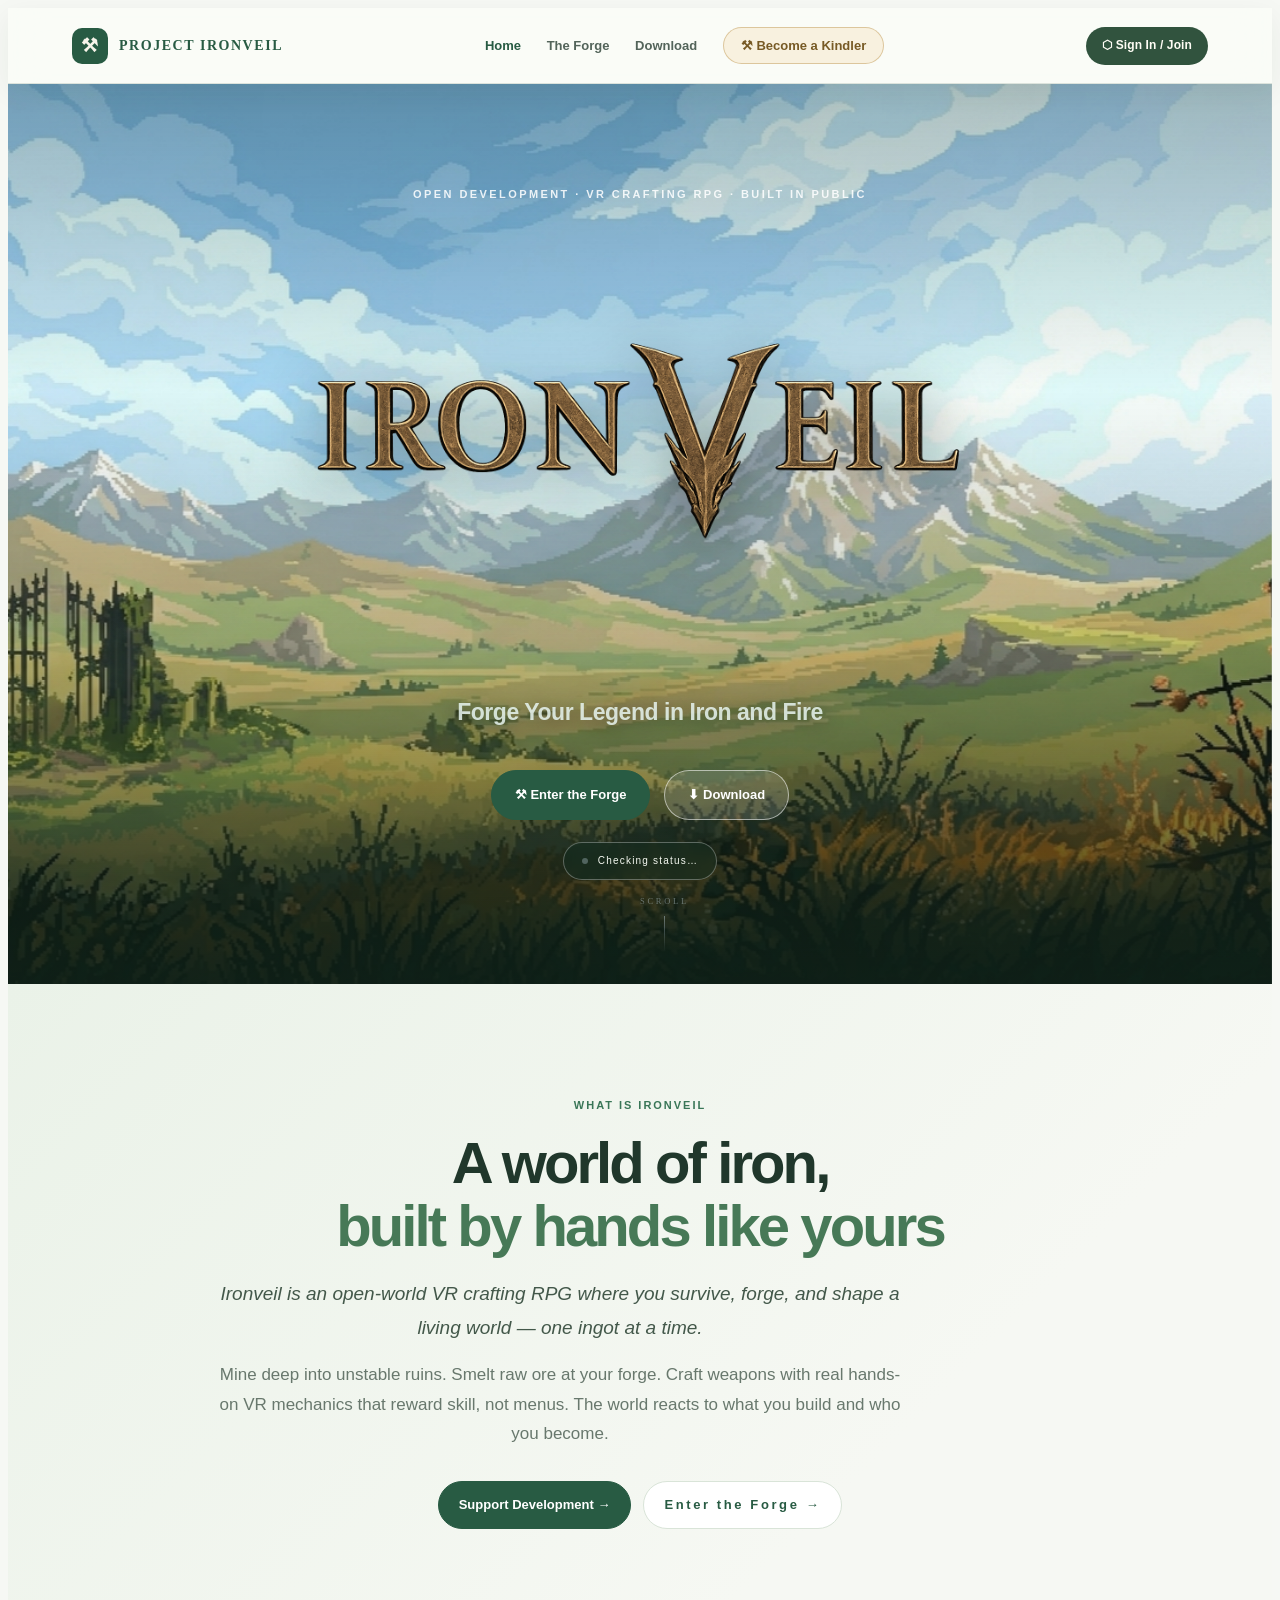
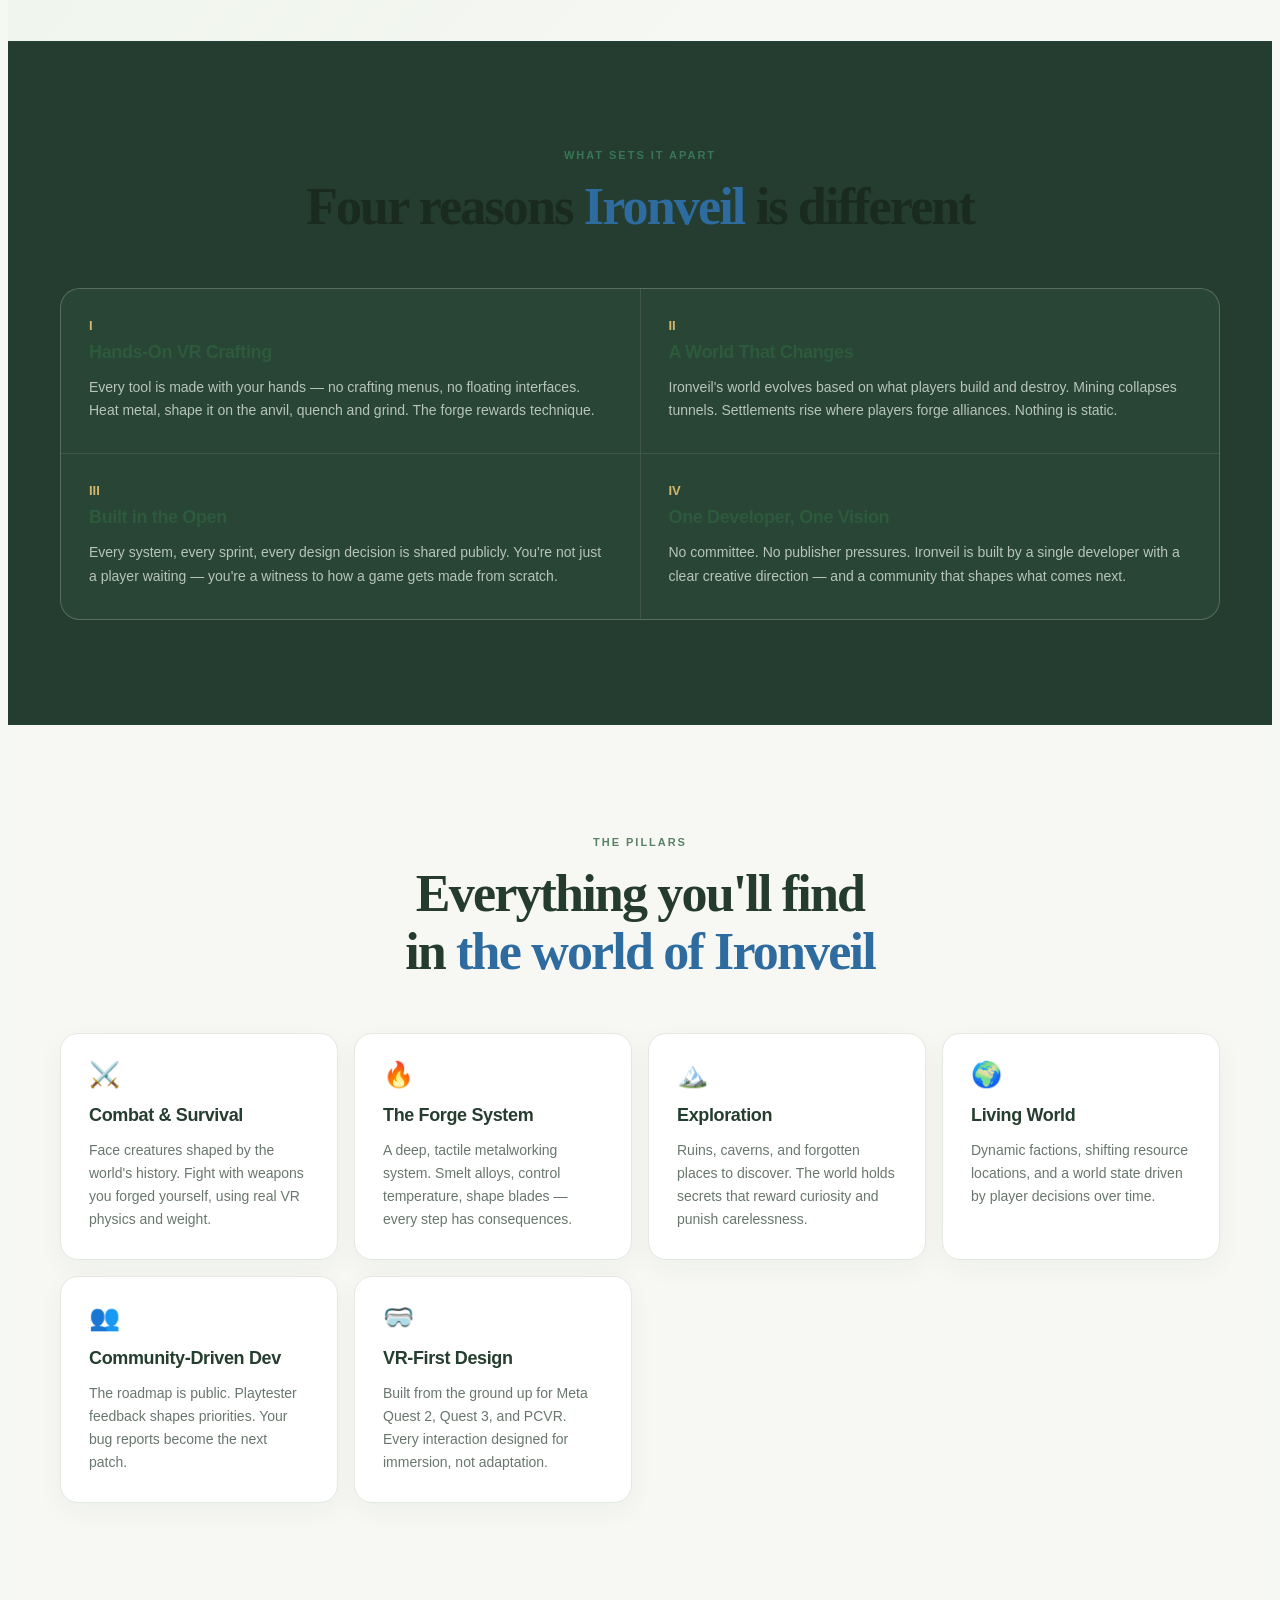
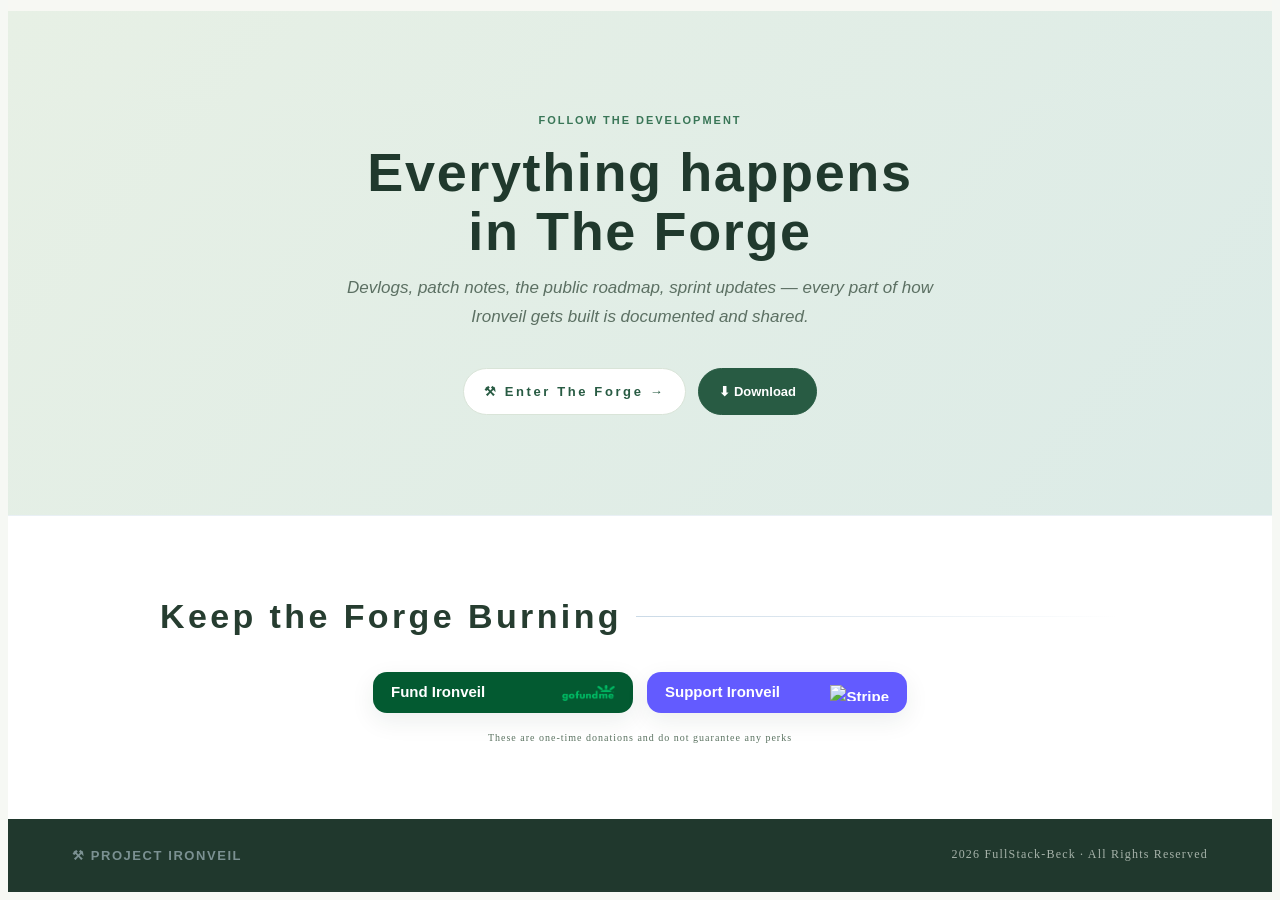
==== commit fa4d0ba7: "fixed create account" ====
--- a/index.html
+++ b/index.html
@@ -190,7 +190,7 @@
 <div class="field"><label>Password</label><input id="in-pass" onkeydown="if(event.key==='Enter')doSignIn()" placeholder="••••••••" type="password"/></div>
 <button class="auth-btn" onclick="doSignIn()">Enter the Forge</button>
 </div>
-<div class="iv-inline-003" id="form-up">
+<div id="form-up" style="display:none">
 <div class="field"><label>Display Name</label><input id="up-name" placeholder="Your name or alias" type="text"/></div>
 <div class="field"><label>Email</label><input id="up-email" placeholder="your@email.com" type="email"/></div>
 <div class="field"><label>Password</label><input id="up-pass" onkeydown="if(event.key==='Enter')doSignUp()" placeholder="Min. 6 characters" type="password"/></div>
